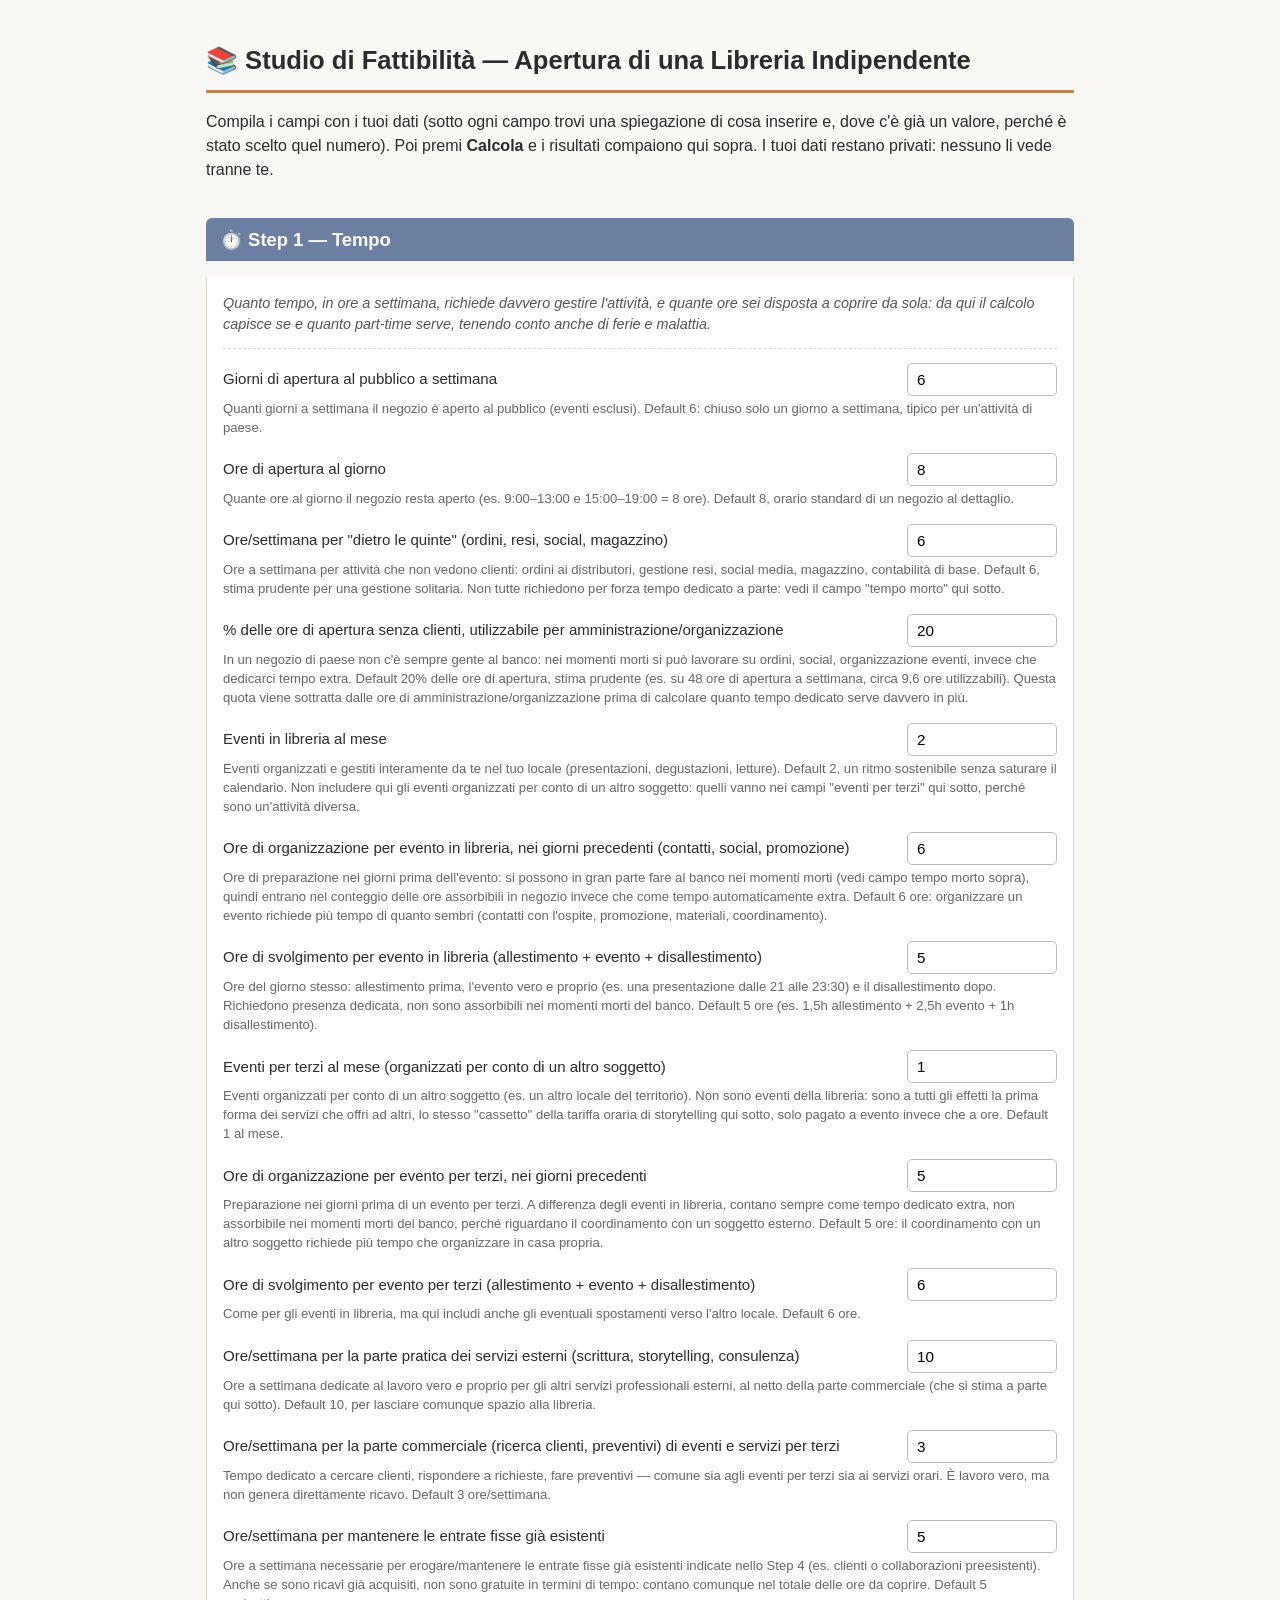
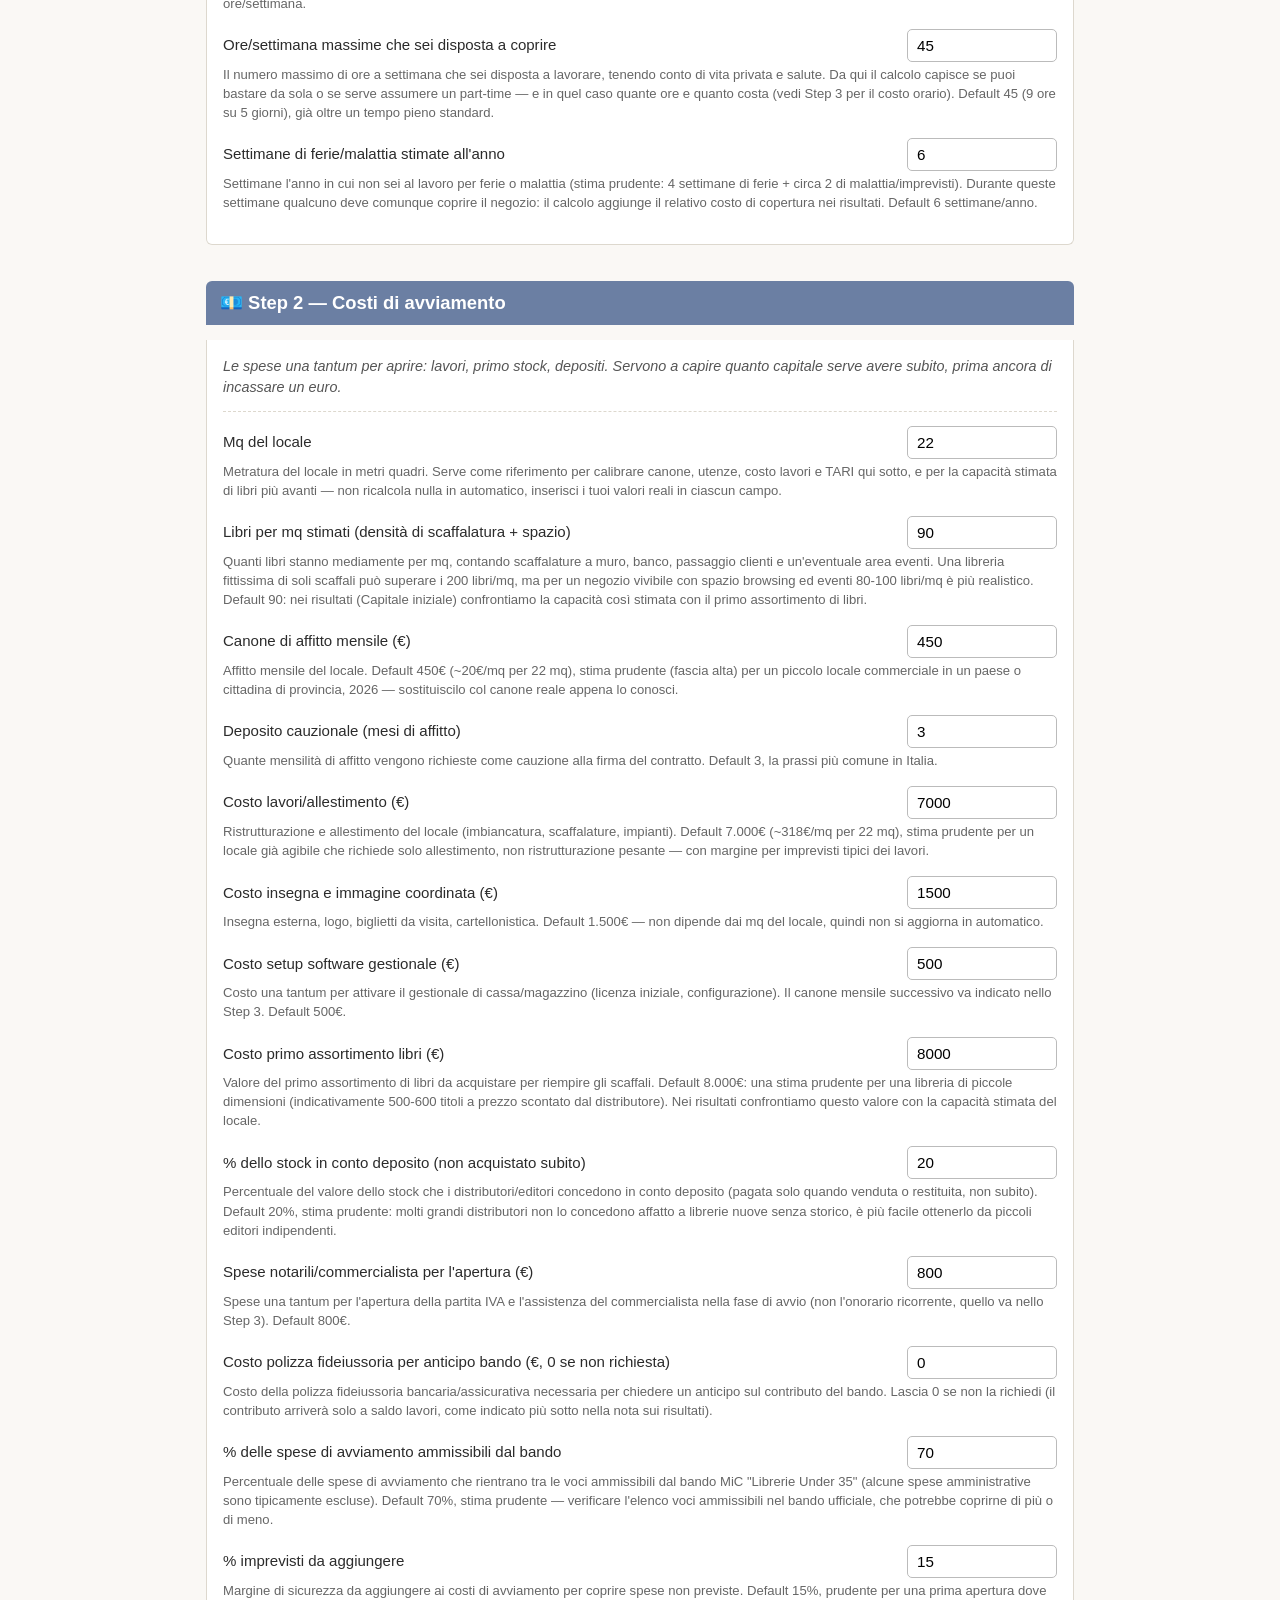
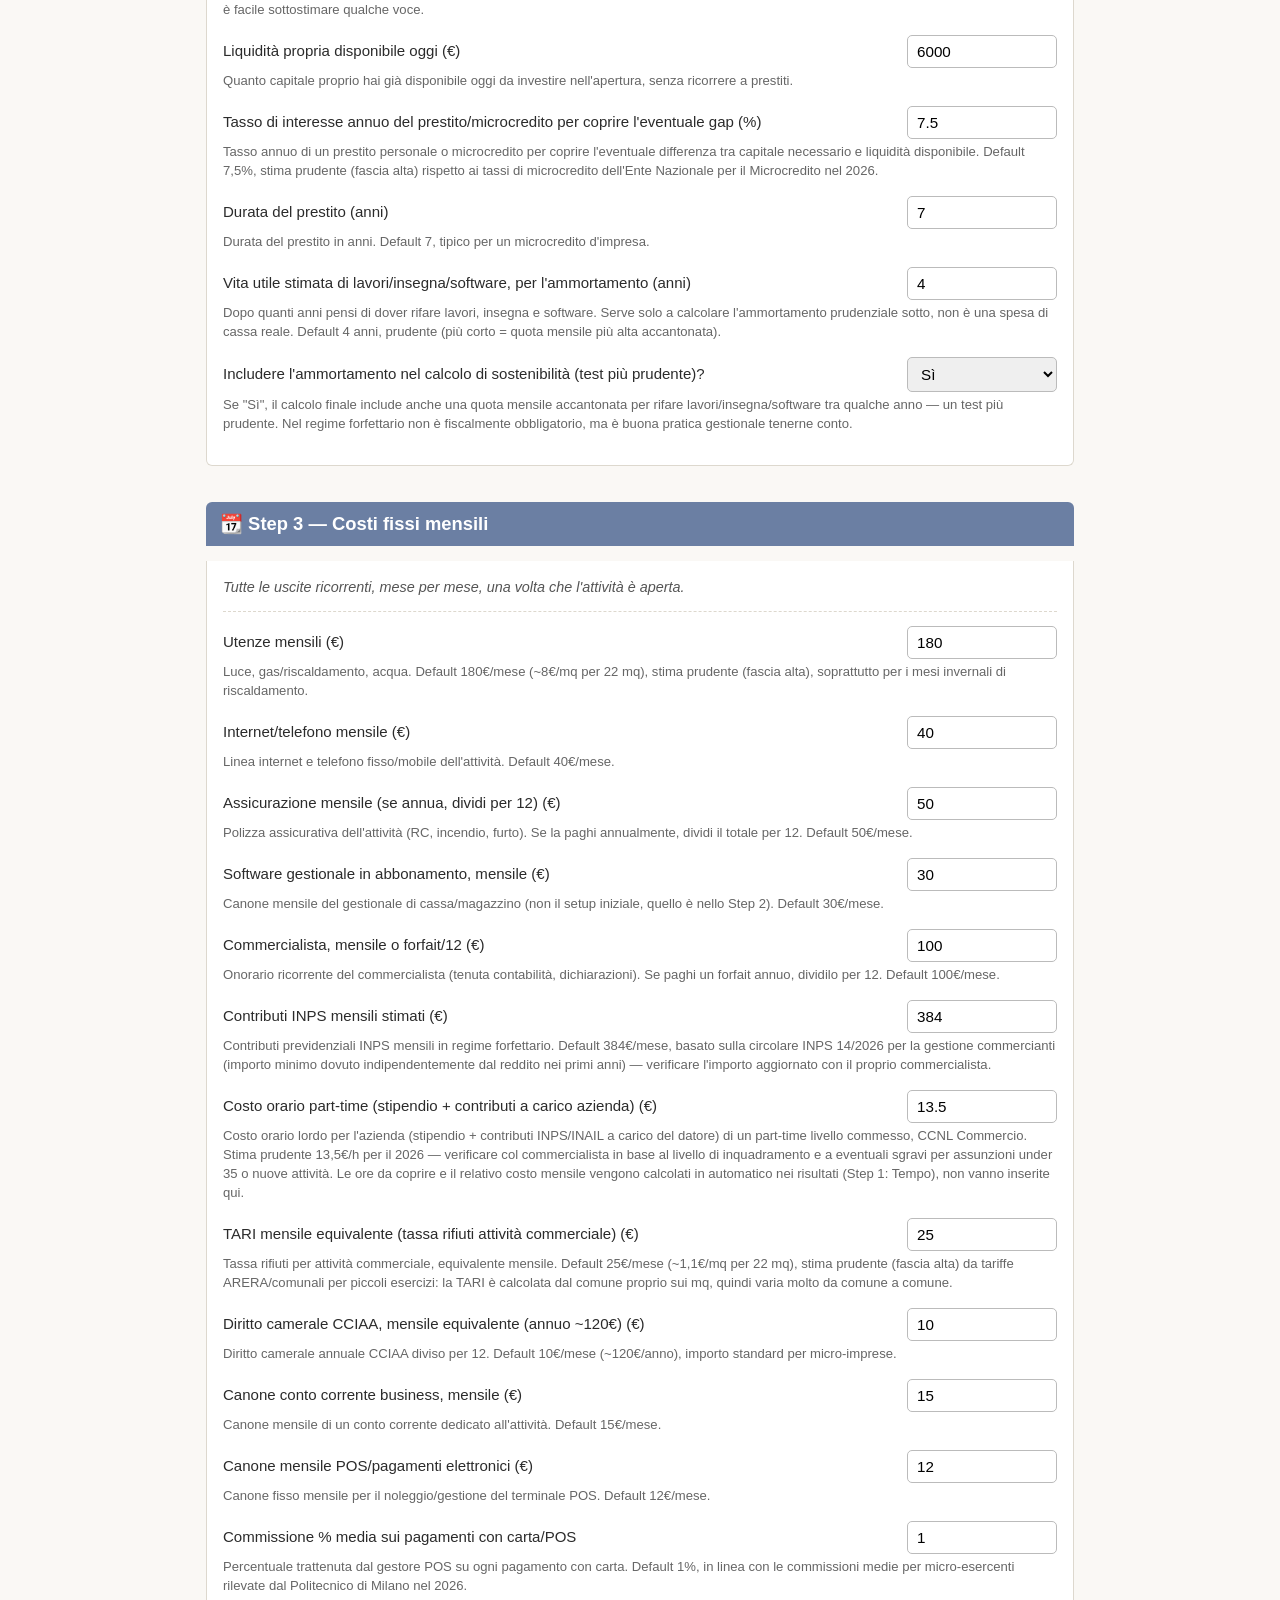
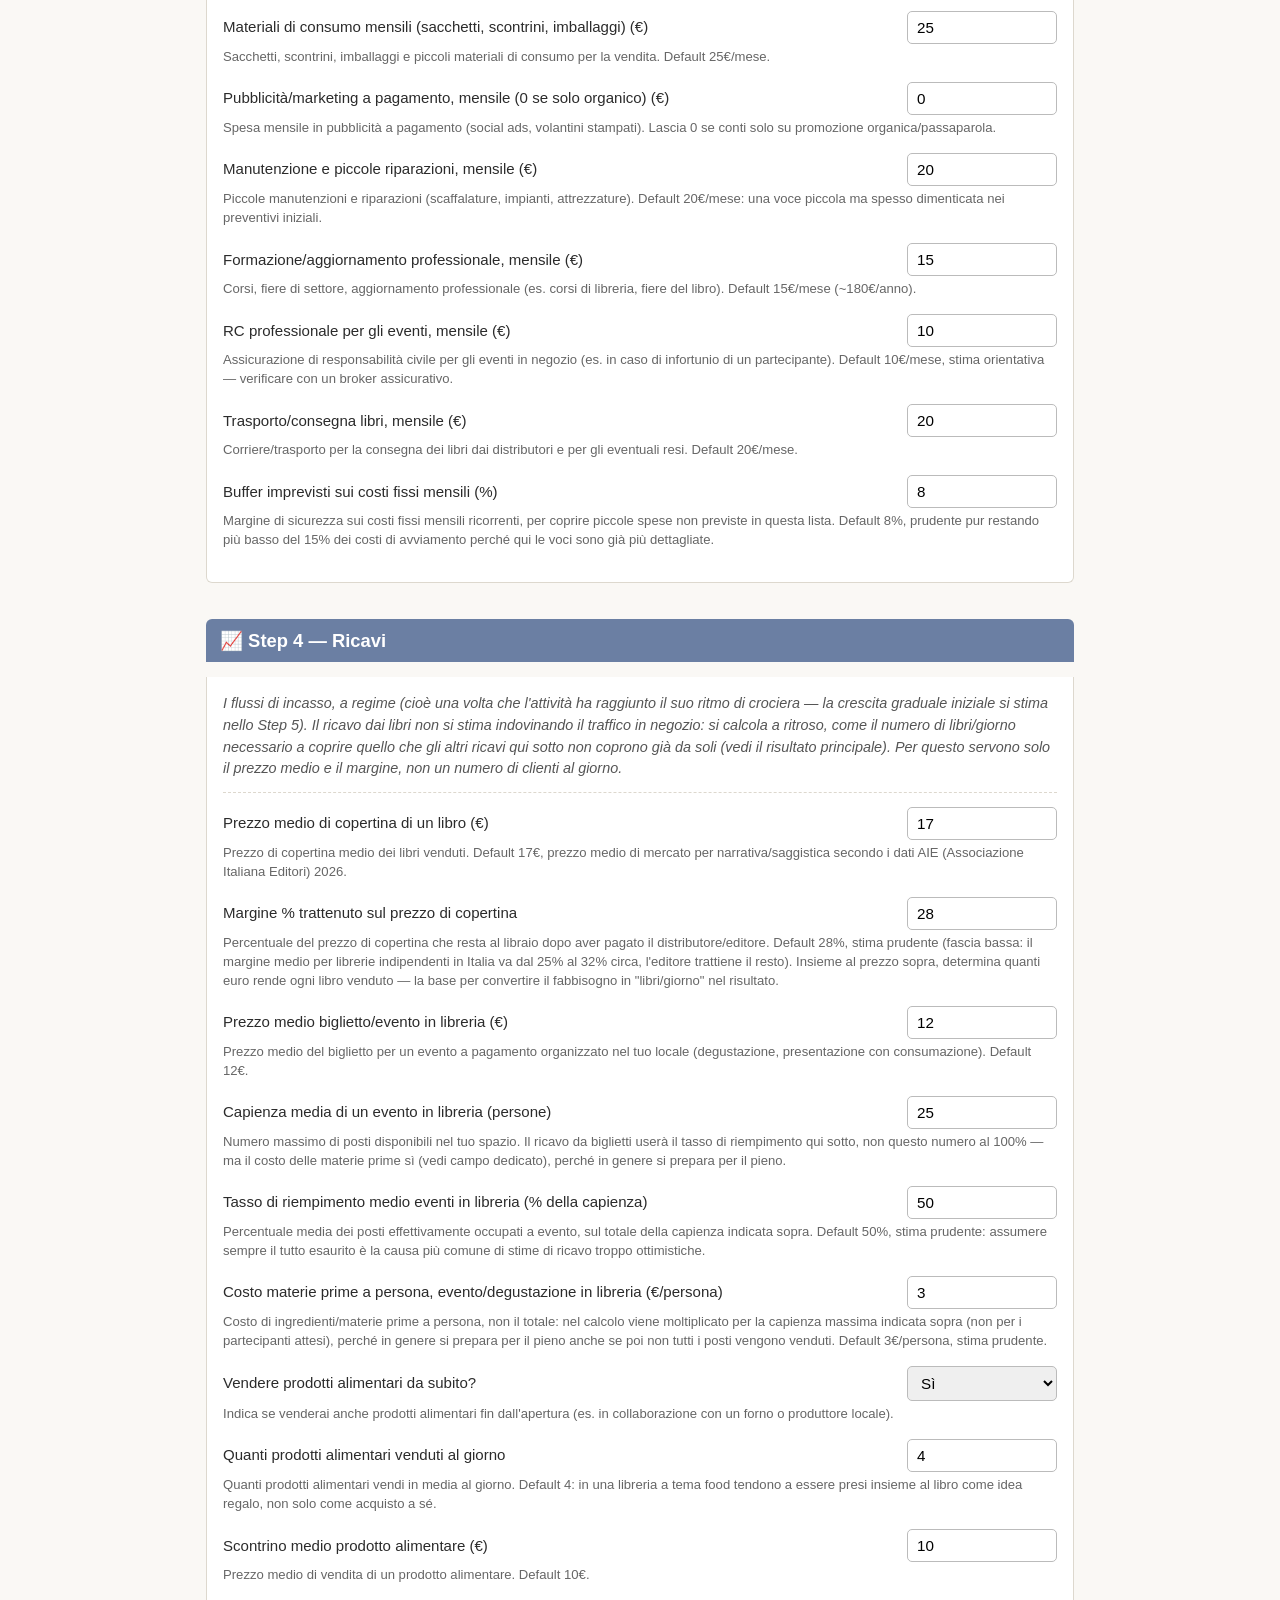
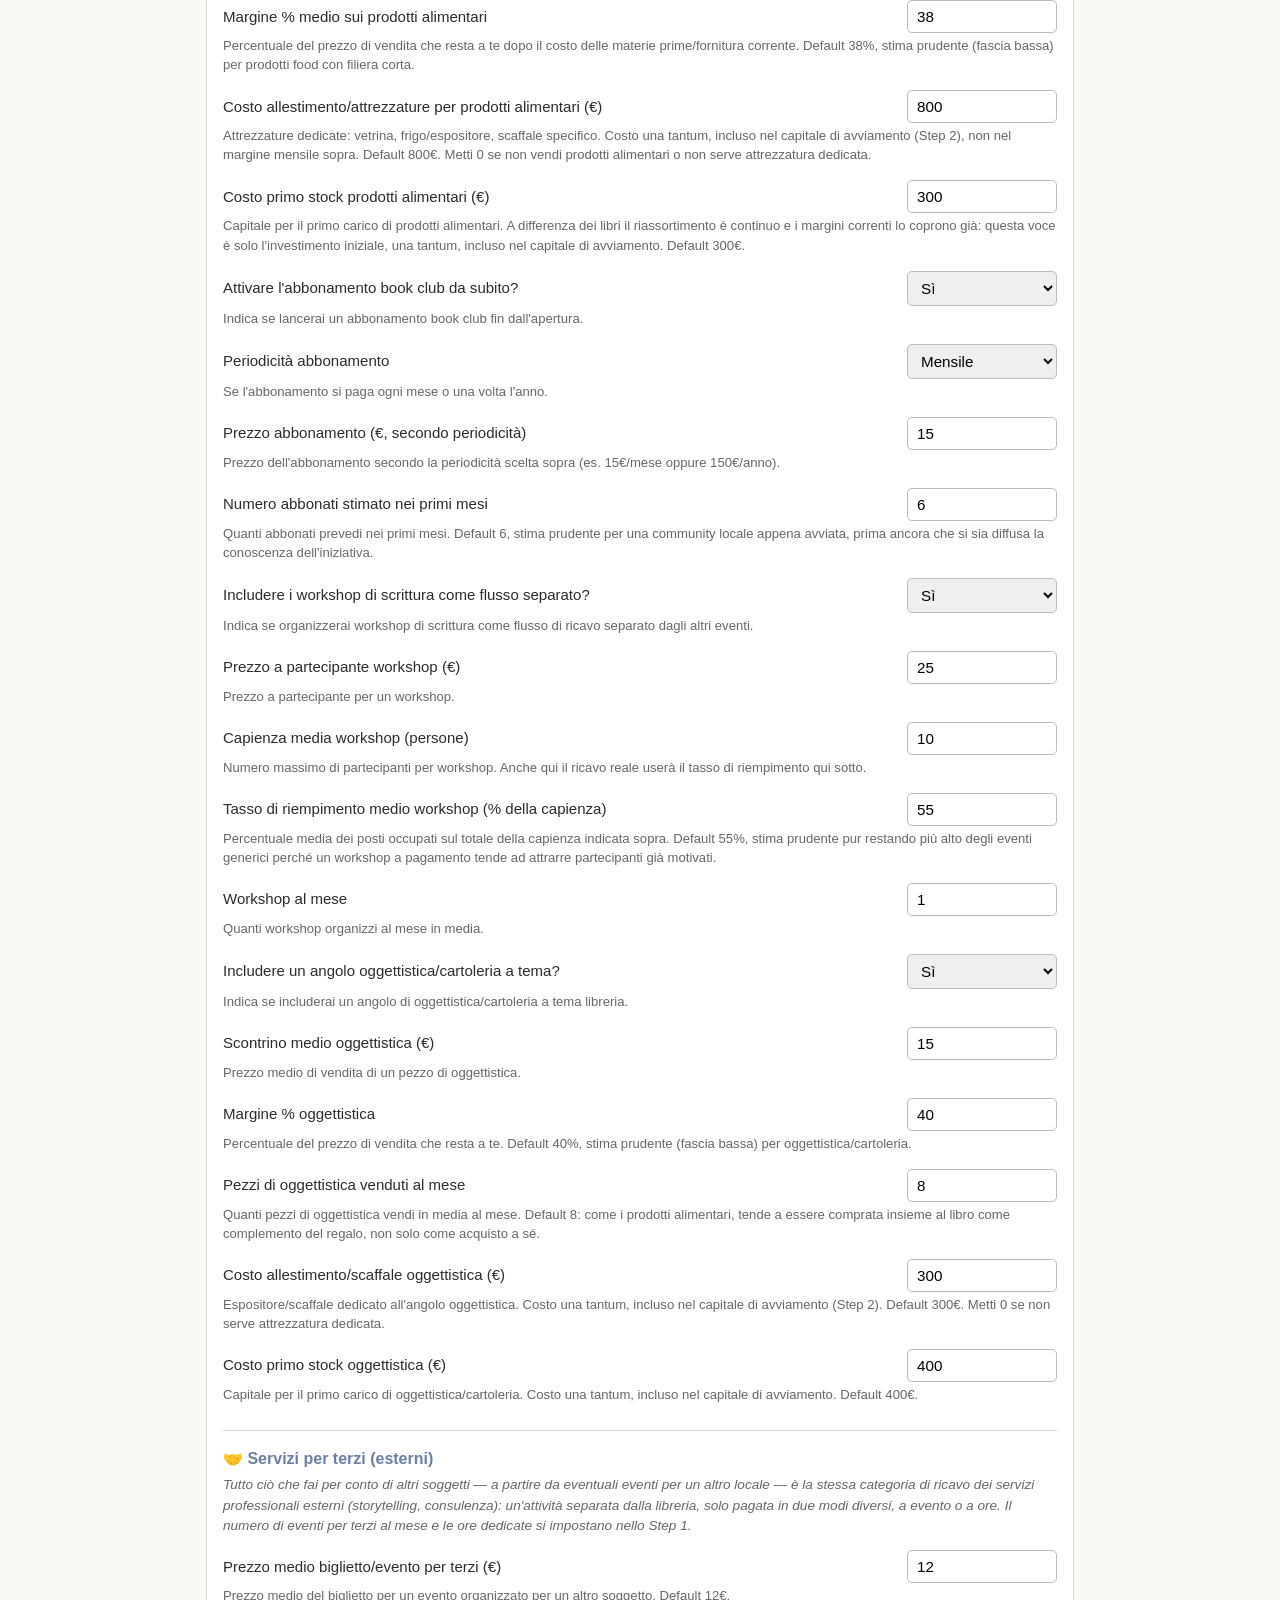
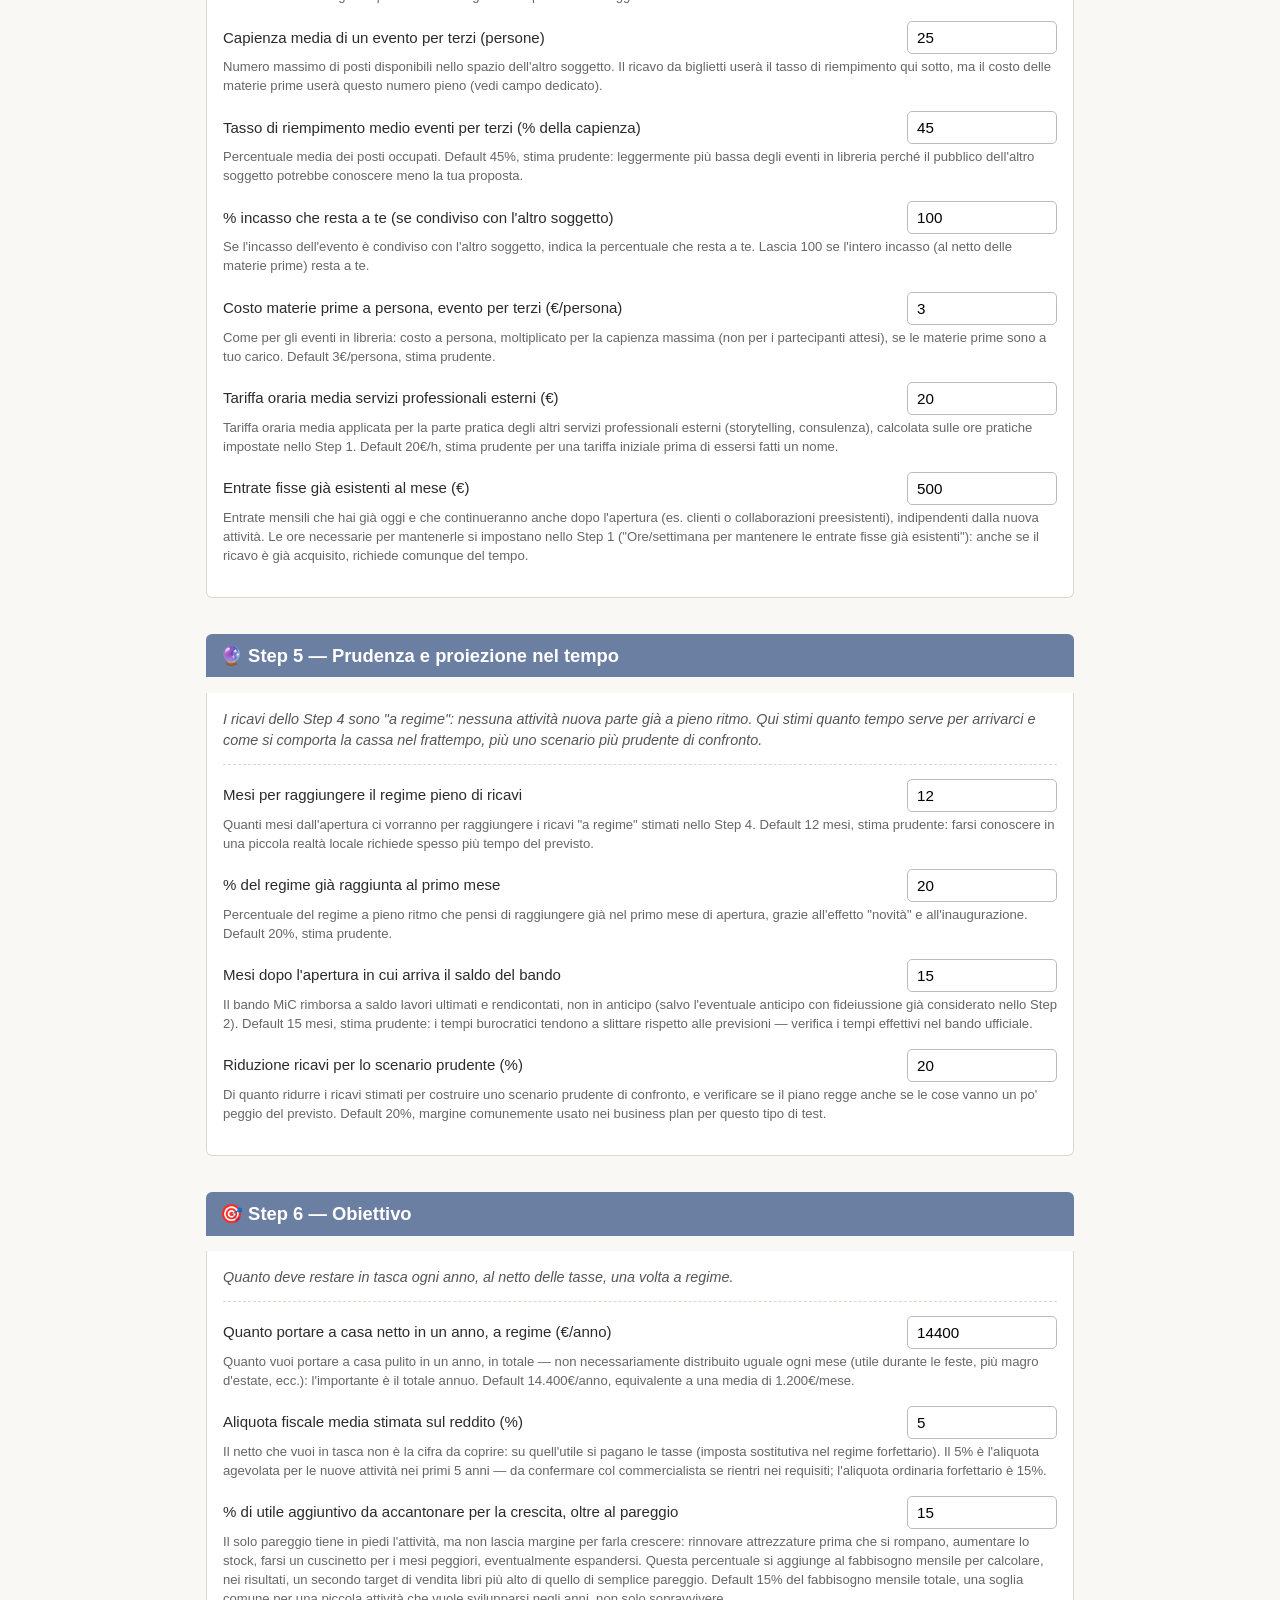
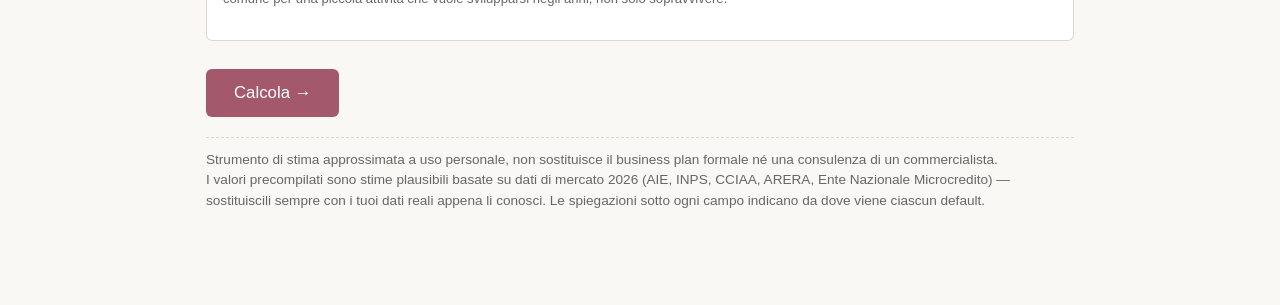
==== studio/sff.html @ e0024f60 "up 4" ====
<!DOCTYPE html>
<html lang="it">
<head>
<meta charset="UTF-8">
<meta name="viewport" content="width=device-width, initial-scale=1.0">
<title>Studio di Fattibilità — Apertura di una Libreria Indipendente</title>
<style>
  :root{
    --verde:#7A9E7E; --arancio:#C08552; --blu:#6B7FA3; --rosso:#A3596B;
    --bg:#FAF8F5; --testo:#2B2B2B; --bordo:#DDD8CE;
  }
  *{box-sizing:border-box;}
  body{
    font-family:'Georgia', 'Segoe UI', sans-serif;
    background:var(--bg); color:var(--testo);
    max-width:900px; margin:0 auto; padding:24px 16px 80px;
    line-height:1.5;
  }
  h1{font-size:1.6rem; border-bottom:3px solid var(--arancio); padding-bottom:10px;}
  h2{
    font-size:1.15rem; margin-top:36px; color:#fff;
    background:var(--blu); padding:8px 14px; border-radius:6px 6px 0 0;
  }
  fieldset{
    border:1px solid var(--bordo); border-top:none; border-radius:0 0 6px 6px;
    padding:16px; margin:0 0 4px 0; background:#fff;
  }
  legend{display:none;}
  .step-intro{
    font-size:0.9rem; color:#555; margin:0 0 14px; padding-bottom:12px;
    border-bottom:1px dashed var(--bordo); font-style:italic;
  }
  .gruppo-titolo{
    font-weight:bold; margin:26px 0 4px; color:var(--blu);
    border-top:1px solid var(--bordo); padding-top:16px; font-size:1rem;
  }
  .gruppo-titolo:first-child{border-top:none; margin-top:0; padding-top:0;}
  .gruppo-help{font-size:0.85rem; color:#666; margin:0 0 14px; font-style:italic;}
  .campo{margin-bottom:16px;}
  .campo-riga{display:flex; flex-wrap:wrap; align-items:center; gap:10px;}
  label{flex:1 1 380px; font-size:0.94rem;}
  .help{flex-basis:100%; font-size:0.82rem; color:#666; margin-top:3px; line-height:1.45;}
  input[type=number], select{
    padding:7px 9px; border:1px solid #BBB; border-radius:5px; font-size:0.95rem;
    width:150px;
  }
  .btn{
    background:var(--rosso); color:#fff; border:none; padding:14px 28px;
    font-size:1.05rem; border-radius:6px; cursor:pointer; margin-top:24px;
  }
  .btn:hover{opacity:0.9;}
  #risultati{
    background:#fff; border:2px solid var(--verde); border-radius:8px;
    padding:20px 22px; margin-bottom:30px; display:none;
  }
  #risultati.negativo{border-color:var(--rosso);}
  .verdetto{
    font-size:1.3rem; font-weight:bold; padding:12px; border-radius:6px; margin-bottom:16px;
  }
  .verdetto.ok{background:#E5F0E6; color:#3A5C3D;}
  .verdetto.no{background:#F3E3E7; color:#7A3040;}
  table{width:100%; border-collapse:collapse; margin:10px 0 20px;}
  td, th{padding:6px 8px; border-bottom:1px solid var(--bordo); font-size:0.93rem; text-align:left;}
  th{background:#F2EEE6;}
  .num{text-align:right; font-variant-numeric:tabular-nums; white-space:nowrap;}
  /* Sotto i 640px le tabelle diventano schede verticali: niente scorrimento orizzontale.
     Ogni cella mostra come etichetta l'intestazione di colonna corrispondente (data-label,
     assegnato via JS in base alla posizione — vedi applyResponsiveLabels). */
  @media (max-width: 640px){
    table{display:block;}
    table tr:first-child{display:none;}
    table tr{
      display:block; margin-bottom:10px; border:1px solid var(--bordo);
      border-radius:6px; padding:2px 10px; background:#fff;
    }
    table tr.sezione-titolo{background:#F2EEE6;}
    table td{
      display:flex; justify-content:space-between; align-items:baseline; gap:14px;
      border-bottom:1px dashed var(--bordo); padding:7px 0; text-align:left;
      white-space:normal;
    }
    table td:last-child{border-bottom:none;}
    table td::before{
      content:attr(data-label); font-weight:600; color:#666; font-size:0.78rem;
      flex:0 0 auto; padding-right:8px;
    }
    table td:not([data-label])::before{content:none;}
  }
  .nota{font-size:0.85rem; color:#666; margin-top:20px; border-top:1px dashed var(--bordo); padding-top:12px;}
  .sezione-titolo{font-weight:bold; background:#F2EEE6;}
  h3.sub{background:none;color:inherit;padding:0;margin-top:28px;font-size:1.05rem;border-top:1px solid var(--bordo);padding-top:18px;}
  h3.sub:first-of-type{border-top:none;margin-top:0;padding-top:0;}
  .cassa-ok{color:#3A5C3D; font-weight:600;}
  .cassa-no{color:#7A3040; font-weight:600;}
  .riga-sub{color:#666;font-size:0.9rem;}
</style>
</head>
<body>

<h1>📚 Studio di Fattibilità — Apertura di una Libreria Indipendente</h1>
<p>Compila i campi con i tuoi dati (sotto ogni campo trovi una spiegazione di cosa inserire e, dove c'è già un valore, perché è stato scelto quel numero). Poi premi <strong>Calcola</strong> e i risultati compaiono qui sopra. I tuoi dati restano privati: nessuno li vede tranne te.</p>

<div id="risultati"></div>

<form id="formFattibilita">

<h2>⏱️ Step 1 — Tempo</h2>
<fieldset>
  <p class="step-intro">Quanto tempo, in ore a settimana, richiede davvero gestire l'attività, e quante ore sei disposta a coprire da sola: da qui il calcolo capisce se e quanto part-time serve, tenendo conto anche di ferie e malattia.</p>

  <div class="campo">
    <div class="campo-riga"><label>Giorni di apertura al pubblico a settimana</label><input type="number" step="0.5" id="giorni_apertura" value="6"></div>
    <div class="help">Quanti giorni a settimana il negozio è aperto al pubblico (eventi esclusi). Default 6: chiuso solo un giorno a settimana, tipico per un'attività di paese.</div>
  </div>
  <div class="campo">
    <div class="campo-riga"><label>Ore di apertura al giorno</label><input type="number" step="0.5" id="ore_apertura_giorno" value="8"></div>
    <div class="help">Quante ore al giorno il negozio resta aperto (es. 9:00–13:00 e 15:00–19:00 = 8 ore). Default 8, orario standard di un negozio al dettaglio.</div>
  </div>
  <div class="campo">
    <div class="campo-riga"><label>Ore/settimana per "dietro le quinte" (ordini, resi, social, magazzino)</label><input type="number" step="0.5" id="ore_retrobottega" value="6"></div>
    <div class="help">Ore a settimana per attività che non vedono clienti: ordini ai distributori, gestione resi, social media, magazzino, contabilità di base. Default 6, stima prudente per una gestione solitaria. Non tutte richiedono per forza tempo dedicato a parte: vedi il campo "tempo morto" qui sotto.</div>
  </div>
  <div class="campo">
    <div class="campo-riga"><label>% delle ore di apertura senza clienti, utilizzabile per amministrazione/organizzazione</label><input type="number" id="perc_tempo_morto_utilizzabile" value="20"></div>
    <div class="help">In un negozio di paese non c'è sempre gente al banco: nei momenti morti si può lavorare su ordini, social, organizzazione eventi, invece che dedicarci tempo extra. Default 20% delle ore di apertura, stima prudente (es. su 48 ore di apertura a settimana, circa 9,6 ore utilizzabili). Questa quota viene sottratta dalle ore di amministrazione/organizzazione prima di calcolare quanto tempo dedicato serve davvero in più.</div>
  </div>
  <div class="campo">
    <div class="campo-riga"><label>Eventi in libreria al mese</label><input type="number" step="0.5" id="eventi_libreria_mese" value="2"></div>
    <div class="help">Eventi organizzati e gestiti interamente da te nel tuo locale (presentazioni, degustazioni, letture). Default 2, un ritmo sostenibile senza saturare il calendario. Non includere qui gli eventi organizzati per conto di un altro soggetto: quelli vanno nei campi "eventi per terzi" qui sotto, perché sono un'attività diversa.</div>
  </div>
  <div class="campo">
    <div class="campo-riga"><label>Ore di organizzazione per evento in libreria, nei giorni precedenti (contatti, social, promozione)</label><input type="number" step="0.5" id="ore_organizzazione_evento_libreria" value="6"></div>
    <div class="help">Ore di preparazione nei giorni prima dell'evento: si possono in gran parte fare al banco nei momenti morti (vedi campo tempo morto sopra), quindi entrano nel conteggio delle ore assorbibili in negozio invece che come tempo automaticamente extra. Default 6 ore: organizzare un evento richiede più tempo di quanto sembri (contatti con l'ospite, promozione, materiali, coordinamento).</div>
  </div>
  <div class="campo">
    <div class="campo-riga"><label>Ore di svolgimento per evento in libreria (allestimento + evento + disallestimento)</label><input type="number" step="0.5" id="ore_svolgimento_evento_libreria" value="5"></div>
    <div class="help">Ore del giorno stesso: allestimento prima, l'evento vero e proprio (es. una presentazione dalle 21 alle 23:30) e il disallestimento dopo. Richiedono presenza dedicata, non sono assorbibili nei momenti morti del banco. Default 5 ore (es. 1,5h allestimento + 2,5h evento + 1h disallestimento).</div>
  </div>
  <div class="campo">
    <div class="campo-riga"><label>Eventi per terzi al mese (organizzati per conto di un altro soggetto)</label><input type="number" step="0.5" id="eventi_terzi_mese" value="1"></div>
    <div class="help">Eventi organizzati per conto di un altro soggetto (es. un altro locale del territorio). Non sono eventi della libreria: sono a tutti gli effetti la prima forma dei servizi che offri ad altri, lo stesso "cassetto" della tariffa oraria di storytelling qui sotto, solo pagato a evento invece che a ore. Default 1 al mese.</div>
  </div>
  <div class="campo">
    <div class="campo-riga"><label>Ore di organizzazione per evento per terzi, nei giorni precedenti</label><input type="number" step="0.5" id="ore_organizzazione_evento_terzi" value="5"></div>
    <div class="help">Preparazione nei giorni prima di un evento per terzi. A differenza degli eventi in libreria, contano sempre come tempo dedicato extra, non assorbibile nei momenti morti del banco, perché riguardano il coordinamento con un soggetto esterno. Default 5 ore: il coordinamento con un altro soggetto richiede più tempo che organizzare in casa propria.</div>
  </div>
  <div class="campo">
    <div class="campo-riga"><label>Ore di svolgimento per evento per terzi (allestimento + evento + disallestimento)</label><input type="number" step="0.5" id="ore_svolgimento_evento_terzi" value="6"></div>
    <div class="help">Come per gli eventi in libreria, ma qui includi anche gli eventuali spostamenti verso l'altro locale. Default 6 ore.</div>
  </div>
  <div class="campo">
    <div class="campo-riga"><label>Ore/settimana per la parte pratica dei servizi esterni (scrittura, storytelling, consulenza)</label><input type="number" step="0.5" id="ore_servizi_esterni" value="10"></div>
    <div class="help">Ore a settimana dedicate al lavoro vero e proprio per gli altri servizi professionali esterni, al netto della parte commerciale (che si stima a parte qui sotto). Default 10, per lasciare comunque spazio alla libreria.</div>
  </div>
  <div class="campo">
    <div class="campo-riga"><label>Ore/settimana per la parte commerciale (ricerca clienti, preventivi) di eventi e servizi per terzi</label><input type="number" step="0.5" id="ore_commerciale_terzi" value="3"></div>
    <div class="help">Tempo dedicato a cercare clienti, rispondere a richieste, fare preventivi — comune sia agli eventi per terzi sia ai servizi orari. È lavoro vero, ma non genera direttamente ricavo. Default 3 ore/settimana.</div>
  </div>
  <div class="campo">
    <div class="campo-riga"><label>Ore/settimana per mantenere le entrate fisse già esistenti</label><input type="number" step="0.5" id="ore_entrate_fisse_sett" value="5"></div>
    <div class="help">Ore a settimana necessarie per erogare/mantenere le entrate fisse già esistenti indicate nello Step 4 (es. clienti o collaborazioni preesistenti). Anche se sono ricavi già acquisiti, non sono gratuite in termini di tempo: contano comunque nel totale delle ore da coprire. Default 5 ore/settimana.</div>
  </div>
  <div class="campo">
    <div class="campo-riga"><label>Ore/settimana massime che sei disposta a coprire</label><input type="number" step="0.5" id="ore_max_titolare_sett" value="45"></div>
    <div class="help">Il numero massimo di ore a settimana che sei disposta a lavorare, tenendo conto di vita privata e salute. Da qui il calcolo capisce se puoi bastare da sola o se serve assumere un part-time — e in quel caso quante ore e quanto costa (vedi Step 3 per il costo orario). Default 45 (9 ore su 5 giorni), già oltre un tempo pieno standard.</div>
  </div>
  <div class="campo">
    <div class="campo-riga"><label>Settimane di ferie/malattia stimate all'anno</label><input type="number" step="0.5" id="settimane_assenza_annue" value="6"></div>
    <div class="help">Settimane l'anno in cui non sei al lavoro per ferie o malattia (stima prudente: 4 settimane di ferie + circa 2 di malattia/imprevisti). Durante queste settimane qualcuno deve comunque coprire il negozio: il calcolo aggiunge il relativo costo di copertura nei risultati. Default 6 settimane/anno.</div>
  </div>
</fieldset>

<h2>💶 Step 2 — Costi di avviamento</h2>
<fieldset>
  <p class="step-intro">Le spese una tantum per aprire: lavori, primo stock, depositi. Servono a capire quanto capitale serve avere subito, prima ancora di incassare un euro.</p>

  <div class="campo">
    <div class="campo-riga"><label>Mq del locale</label><input type="number" id="mq_locale" value="22"></div>
    <div class="help">Metratura del locale in metri quadri. Serve come riferimento per calibrare canone, utenze, costo lavori e TARI qui sotto, e per la capacità stimata di libri più avanti — non ricalcola nulla in automatico, inserisci i tuoi valori reali in ciascun campo.</div>
  </div>
  <div class="campo">
    <div class="campo-riga"><label>Libri per mq stimati (densità di scaffalatura + spazio)</label><input type="number" id="libri_per_mq" value="90"></div>
    <div class="help">Quanti libri stanno mediamente per mq, contando scaffalature a muro, banco, passaggio clienti e un'eventuale area eventi. Una libreria fittissima di soli scaffali può superare i 200 libri/mq, ma per un negozio vivibile con spazio browsing ed eventi 80-100 libri/mq è più realistico. Default 90: nei risultati (Capitale iniziale) confrontiamo la capacità così stimata con il primo assortimento di libri.</div>
  </div>
  <div class="campo">
    <div class="campo-riga"><label>Canone di affitto mensile (€)</label><input type="number" id="canone_mensile" value="450"></div>
    <div class="help">Affitto mensile del locale. Default 450€ (~20€/mq per 22 mq), stima prudente (fascia alta) per un piccolo locale commerciale in un paese o cittadina di provincia, 2026 — sostituiscilo col canone reale appena lo conosci.</div>
  </div>
  <div class="campo">
    <div class="campo-riga"><label>Deposito cauzionale (mesi di affitto)</label><input type="number" id="deposito_mesi" value="3"></div>
    <div class="help">Quante mensilità di affitto vengono richieste come cauzione alla firma del contratto. Default 3, la prassi più comune in Italia.</div>
  </div>
  <div class="campo">
    <div class="campo-riga"><label>Costo lavori/allestimento (€)</label><input type="number" id="costo_lavori" value="7000"></div>
    <div class="help">Ristrutturazione e allestimento del locale (imbiancatura, scaffalature, impianti). Default 7.000€ (~318€/mq per 22 mq), stima prudente per un locale già agibile che richiede solo allestimento, non ristrutturazione pesante — con margine per imprevisti tipici dei lavori.</div>
  </div>
  <div class="campo">
    <div class="campo-riga"><label>Costo insegna e immagine coordinata (€)</label><input type="number" id="costo_insegna" value="1500"></div>
    <div class="help">Insegna esterna, logo, biglietti da visita, cartellonistica. Default 1.500€ — non dipende dai mq del locale, quindi non si aggiorna in automatico.</div>
  </div>
  <div class="campo">
    <div class="campo-riga"><label>Costo setup software gestionale (€)</label><input type="number" id="costo_software_setup" value="500"></div>
    <div class="help">Costo una tantum per attivare il gestionale di cassa/magazzino (licenza iniziale, configurazione). Il canone mensile successivo va indicato nello Step 3. Default 500€.</div>
  </div>
  <div class="campo">
    <div class="campo-riga"><label>Costo primo assortimento libri (€)</label><input type="number" id="costo_stock_iniziale" value="8000"></div>
    <div class="help">Valore del primo assortimento di libri da acquistare per riempire gli scaffali. Default 8.000€: una stima prudente per una libreria di piccole dimensioni (indicativamente 500-600 titoli a prezzo scontato dal distributore). Nei risultati confrontiamo questo valore con la capacità stimata del locale.</div>
  </div>
  <div class="campo">
    <div class="campo-riga"><label>% dello stock in conto deposito (non acquistato subito)</label><input type="number" id="perc_conto_deposito" value="20"></div>
    <div class="help">Percentuale del valore dello stock che i distributori/editori concedono in conto deposito (pagata solo quando venduta o restituita, non subito). Default 20%, stima prudente: molti grandi distributori non lo concedono affatto a librerie nuove senza storico, è più facile ottenerlo da piccoli editori indipendenti.</div>
  </div>
  <div class="campo">
    <div class="campo-riga"><label>Spese notarili/commercialista per l'apertura (€)</label><input type="number" id="costo_notaio_comm" value="800"></div>
    <div class="help">Spese una tantum per l'apertura della partita IVA e l'assistenza del commercialista nella fase di avvio (non l'onorario ricorrente, quello va nello Step 3). Default 800€.</div>
  </div>
  <div class="campo">
    <div class="campo-riga"><label>Costo polizza fideiussoria per anticipo bando (€, 0 se non richiesta)</label><input type="number" id="costo_polizza" value="0"></div>
    <div class="help">Costo della polizza fideiussoria bancaria/assicurativa necessaria per chiedere un anticipo sul contributo del bando. Lascia 0 se non la richiedi (il contributo arriverà solo a saldo lavori, come indicato più sotto nella nota sui risultati).</div>
  </div>
  <div class="campo">
    <div class="campo-riga"><label>% delle spese di avviamento ammissibili dal bando</label><input type="number" id="perc_ammissibile_bando" value="70"></div>
    <div class="help">Percentuale delle spese di avviamento che rientrano tra le voci ammissibili dal bando MiC "Librerie Under 35" (alcune spese amministrative sono tipicamente escluse). Default 70%, stima prudente — verificare l'elenco voci ammissibili nel bando ufficiale, che potrebbe coprirne di più o di meno.</div>
  </div>
  <div class="campo">
    <div class="campo-riga"><label>% imprevisti da aggiungere</label><input type="number" id="perc_imprevisti" value="15"></div>
    <div class="help">Margine di sicurezza da aggiungere ai costi di avviamento per coprire spese non previste. Default 15%, prudente per una prima apertura dove è facile sottostimare qualche voce.</div>
  </div>
  <div class="campo">
    <div class="campo-riga"><label>Liquidità propria disponibile oggi (€)</label><input type="number" id="liquidita_disponibile" value="6000"></div>
    <div class="help">Quanto capitale proprio hai già disponibile oggi da investire nell'apertura, senza ricorrere a prestiti.</div>
  </div>
  <div class="campo">
    <div class="campo-riga"><label>Tasso di interesse annuo del prestito/microcredito per coprire l'eventuale gap (%)</label><input type="number" step="0.1" id="tasso_prestito" value="7.5"></div>
    <div class="help">Tasso annuo di un prestito personale o microcredito per coprire l'eventuale differenza tra capitale necessario e liquidità disponibile. Default 7,5%, stima prudente (fascia alta) rispetto ai tassi di microcredito dell'Ente Nazionale per il Microcredito nel 2026.</div>
  </div>
  <div class="campo">
    <div class="campo-riga"><label>Durata del prestito (anni)</label><input type="number" id="durata_prestito" value="7"></div>
    <div class="help">Durata del prestito in anni. Default 7, tipico per un microcredito d'impresa.</div>
  </div>
  <div class="campo">
    <div class="campo-riga"><label>Vita utile stimata di lavori/insegna/software, per l'ammortamento (anni)</label><input type="number" id="vita_utile_anni" value="4"></div>
    <div class="help">Dopo quanti anni pensi di dover rifare lavori, insegna e software. Serve solo a calcolare l'ammortamento prudenziale sotto, non è una spesa di cassa reale. Default 4 anni, prudente (più corto = quota mensile più alta accantonata).</div>
  </div>
  <div class="campo">
    <div class="campo-riga"><label>Includere l'ammortamento nel calcolo di sostenibilità (test più prudente)?</label>
      <select id="includi_ammortamento"><option value="si" selected>Sì</option><option value="no">No</option></select>
    </div>
    <div class="help">Se "Sì", il calcolo finale include anche una quota mensile accantonata per rifare lavori/insegna/software tra qualche anno — un test più prudente. Nel regime forfettario non è fiscalmente obbligatorio, ma è buona pratica gestionale tenerne conto.</div>
  </div>
</fieldset>

<h2>📆 Step 3 — Costi fissi mensili</h2>
<fieldset>
  <p class="step-intro">Tutte le uscite ricorrenti, mese per mese, una volta che l'attività è aperta.</p>

  <div class="campo">
    <div class="campo-riga"><label>Utenze mensili (€)</label><input type="number" id="utenze_mensili" value="180"></div>
    <div class="help">Luce, gas/riscaldamento, acqua. Default 180€/mese (~8€/mq per 22 mq), stima prudente (fascia alta), soprattutto per i mesi invernali di riscaldamento.</div>
  </div>
  <div class="campo">
    <div class="campo-riga"><label>Internet/telefono mensile (€)</label><input type="number" id="telefono_mensile" value="40"></div>
    <div class="help">Linea internet e telefono fisso/mobile dell'attività. Default 40€/mese.</div>
  </div>
  <div class="campo">
    <div class="campo-riga"><label>Assicurazione mensile (se annua, dividi per 12) (€)</label><input type="number" id="assicurazione_mensile" value="50"></div>
    <div class="help">Polizza assicurativa dell'attività (RC, incendio, furto). Se la paghi annualmente, dividi il totale per 12. Default 50€/mese.</div>
  </div>
  <div class="campo">
    <div class="campo-riga"><label>Software gestionale in abbonamento, mensile (€)</label><input type="number" id="software_abbon" value="30"></div>
    <div class="help">Canone mensile del gestionale di cassa/magazzino (non il setup iniziale, quello è nello Step 2). Default 30€/mese.</div>
  </div>
  <div class="campo">
    <div class="campo-riga"><label>Commercialista, mensile o forfait/12 (€)</label><input type="number" id="commercialista_mens" value="100"></div>
    <div class="help">Onorario ricorrente del commercialista (tenuta contabilità, dichiarazioni). Se paghi un forfait annuo, dividilo per 12. Default 100€/mese.</div>
  </div>
  <div class="campo">
    <div class="campo-riga"><label>Contributi INPS mensili stimati (€)</label><input type="number" id="contributi_inps" value="384"></div>
    <div class="help">Contributi previdenziali INPS mensili in regime forfettario. Default 384€/mese, basato sulla circolare INPS 14/2026 per la gestione commercianti (importo minimo dovuto indipendentemente dal reddito nei primi anni) — verificare l'importo aggiornato con il proprio commercialista.</div>
  </div>
  <div class="campo">
    <div class="campo-riga"><label>Costo orario part-time (stipendio + contributi a carico azienda) (€)</label><input type="number" step="0.5" id="costo_orario_parttime" value="13.5"></div>
    <div class="help">Costo orario lordo per l'azienda (stipendio + contributi INPS/INAIL a carico del datore) di un part-time livello commesso, CCNL Commercio. Stima prudente 13,5€/h per il 2026 — verificare col commercialista in base al livello di inquadramento e a eventuali sgravi per assunzioni under 35 o nuove attività. Le ore da coprire e il relativo costo mensile vengono calcolati in automatico nei risultati (Step 1: Tempo), non vanno inserite qui.</div>
  </div>
  <div class="campo">
    <div class="campo-riga"><label>TARI mensile equivalente (tassa rifiuti attività commerciale) (€)</label><input type="number" id="tari_mensile" value="25"></div>
    <div class="help">Tassa rifiuti per attività commerciale, equivalente mensile. Default 25€/mese (~1,1€/mq per 22 mq), stima prudente (fascia alta) da tariffe ARERA/comunali per piccoli esercizi: la TARI è calcolata dal comune proprio sui mq, quindi varia molto da comune a comune.</div>
  </div>
  <div class="campo">
    <div class="campo-riga"><label>Diritto camerale CCIAA, mensile equivalente (annuo ~120€) (€)</label><input type="number" id="diritto_camerale_mensile" value="10"></div>
    <div class="help">Diritto camerale annuale CCIAA diviso per 12. Default 10€/mese (~120€/anno), importo standard per micro-imprese.</div>
  </div>
  <div class="campo">
    <div class="campo-riga"><label>Canone conto corrente business, mensile (€)</label><input type="number" id="canone_conto_mensile" value="15"></div>
    <div class="help">Canone mensile di un conto corrente dedicato all'attività. Default 15€/mese.</div>
  </div>
  <div class="campo">
    <div class="campo-riga"><label>Canone mensile POS/pagamenti elettronici (€)</label><input type="number" id="canone_pos_mensile" value="12"></div>
    <div class="help">Canone fisso mensile per il noleggio/gestione del terminale POS. Default 12€/mese.</div>
  </div>
  <div class="campo">
    <div class="campo-riga"><label>Commissione % media sui pagamenti con carta/POS</label><input type="number" step="0.1" id="commissione_pos_perc" value="1"></div>
    <div class="help">Percentuale trattenuta dal gestore POS su ogni pagamento con carta. Default 1%, in linea con le commissioni medie per micro-esercenti rilevate dal Politecnico di Milano nel 2026.</div>
  </div>
  <div class="campo">
    <div class="campo-riga"><label>Materiali di consumo mensili (sacchetti, scontrini, imballaggi) (€)</label><input type="number" id="materiali_consumo_mensile" value="25"></div>
    <div class="help">Sacchetti, scontrini, imballaggi e piccoli materiali di consumo per la vendita. Default 25€/mese.</div>
  </div>
  <div class="campo">
    <div class="campo-riga"><label>Pubblicità/marketing a pagamento, mensile (0 se solo organico) (€)</label><input type="number" id="pubblicita_mensile" value="0"></div>
    <div class="help">Spesa mensile in pubblicità a pagamento (social ads, volantini stampati). Lascia 0 se conti solo su promozione organica/passaparola.</div>
  </div>
  <div class="campo">
    <div class="campo-riga"><label>Manutenzione e piccole riparazioni, mensile (€)</label><input type="number" id="manutenzione_mensile" value="20"></div>
    <div class="help">Piccole manutenzioni e riparazioni (scaffalature, impianti, attrezzature). Default 20€/mese: una voce piccola ma spesso dimenticata nei preventivi iniziali.</div>
  </div>
  <div class="campo">
    <div class="campo-riga"><label>Formazione/aggiornamento professionale, mensile (€)</label><input type="number" id="formazione_mensile" value="15"></div>
    <div class="help">Corsi, fiere di settore, aggiornamento professionale (es. corsi di libreria, fiere del libro). Default 15€/mese (~180€/anno).</div>
  </div>
  <div class="campo">
    <div class="campo-riga"><label>RC professionale per gli eventi, mensile (€)</label><input type="number" id="rc_professionale_mensile" value="10"></div>
    <div class="help">Assicurazione di responsabilità civile per gli eventi in negozio (es. in caso di infortunio di un partecipante). Default 10€/mese, stima orientativa — verificare con un broker assicurativo.</div>
  </div>
  <div class="campo">
    <div class="campo-riga"><label>Trasporto/consegna libri, mensile (€)</label><input type="number" id="trasporto_libri_mensile" value="20"></div>
    <div class="help">Corriere/trasporto per la consegna dei libri dai distributori e per gli eventuali resi. Default 20€/mese.</div>
  </div>
  <div class="campo">
    <div class="campo-riga"><label>Buffer imprevisti sui costi fissi mensili (%)</label><input type="number" step="0.5" id="buffer_costi_fissi_perc" value="8"></div>
    <div class="help">Margine di sicurezza sui costi fissi mensili ricorrenti, per coprire piccole spese non previste in questa lista. Default 8%, prudente pur restando più basso del 15% dei costi di avviamento perché qui le voci sono già più dettagliate.</div>
  </div>
</fieldset>

<h2>📈 Step 4 — Ricavi</h2>
<fieldset>
  <p class="step-intro">I flussi di incasso, a regime (cioè una volta che l'attività ha raggiunto il suo ritmo di crociera — la crescita graduale iniziale si stima nello Step 5). Il ricavo dai libri non si stima indovinando il traffico in negozio: si calcola a ritroso, come il numero di libri/giorno necessario a coprire quello che gli altri ricavi qui sotto non coprono già da soli (vedi il risultato principale). Per questo servono solo il prezzo medio e il margine, non un numero di clienti al giorno.</p>

  <div class="campo">
    <div class="campo-riga"><label>Prezzo medio di copertina di un libro (€)</label><input type="number" step="0.5" id="prezzo_medio_libro" value="17"></div>
    <div class="help">Prezzo di copertina medio dei libri venduti. Default 17€, prezzo medio di mercato per narrativa/saggistica secondo i dati AIE (Associazione Italiana Editori) 2026.</div>
  </div>
  <div class="campo">
    <div class="campo-riga"><label>Margine % trattenuto sul prezzo di copertina</label><input type="number" id="margine_libro_perc" value="28"></div>
    <div class="help">Percentuale del prezzo di copertina che resta al libraio dopo aver pagato il distributore/editore. Default 28%, stima prudente (fascia bassa: il margine medio per librerie indipendenti in Italia va dal 25% al 32% circa, l'editore trattiene il resto). Insieme al prezzo sopra, determina quanti euro rende ogni libro venduto — la base per convertire il fabbisogno in "libri/giorno" nel risultato.</div>
  </div>

  <div class="campo">
    <div class="campo-riga"><label>Prezzo medio biglietto/evento in libreria (€)</label><input type="number" step="0.5" id="prezzo_evento_libreria" value="12"></div>
    <div class="help">Prezzo medio del biglietto per un evento a pagamento organizzato nel tuo locale (degustazione, presentazione con consumazione). Default 12€.</div>
  </div>
  <div class="campo">
    <div class="campo-riga"><label>Capienza media di un evento in libreria (persone)</label><input type="number" id="capienza_evento_libreria" value="25"></div>
    <div class="help">Numero massimo di posti disponibili nel tuo spazio. Il ricavo da biglietti userà il tasso di riempimento qui sotto, non questo numero al 100% — ma il costo delle materie prime sì (vedi campo dedicato), perché in genere si prepara per il pieno.</div>
  </div>
  <div class="campo">
    <div class="campo-riga"><label>Tasso di riempimento medio eventi in libreria (% della capienza)</label><input type="number" id="tasso_riempimento_evento_libreria" value="50"></div>
    <div class="help">Percentuale media dei posti effettivamente occupati a evento, sul totale della capienza indicata sopra. Default 50%, stima prudente: assumere sempre il tutto esaurito è la causa più comune di stime di ricavo troppo ottimistiche.</div>
  </div>
  <div class="campo">
    <div class="campo-riga"><label>Costo materie prime a persona, evento/degustazione in libreria (€/persona)</label><input type="number" step="0.5" id="materie_prime_pp_evento_libreria" value="3"></div>
    <div class="help">Costo di ingredienti/materie prime a persona, non il totale: nel calcolo viene moltiplicato per la capienza massima indicata sopra (non per i partecipanti attesi), perché in genere si prepara per il pieno anche se poi non tutti i posti vengono venduti. Default 3€/persona, stima prudente.</div>
  </div>

  <div class="campo">
    <div class="campo-riga">
      <label>Vendere prodotti alimentari da subito?</label>
      <select id="vendi_prodotti"><option value="si">Sì</option><option value="no">No</option></select>
    </div>
    <div class="help">Indica se venderai anche prodotti alimentari fin dall'apertura (es. in collaborazione con un forno o produttore locale).</div>
  </div>
  <div class="campo">
    <div class="campo-riga"><label>Quanti prodotti alimentari venduti al giorno</label><input type="number" step="0.5" id="prodotti_al_giorno" value="4"></div>
    <div class="help">Quanti prodotti alimentari vendi in media al giorno. Default 4: in una libreria a tema food tendono a essere presi insieme al libro come idea regalo, non solo come acquisto a sé.</div>
  </div>
  <div class="campo">
    <div class="campo-riga"><label>Scontrino medio prodotto alimentare (€)</label><input type="number" step="0.5" id="scontrino_prodotto" value="10"></div>
    <div class="help">Prezzo medio di vendita di un prodotto alimentare. Default 10€.</div>
  </div>
  <div class="campo">
    <div class="campo-riga"><label>Margine % medio sui prodotti alimentari</label><input type="number" id="margine_prodotto_perc" value="38"></div>
    <div class="help">Percentuale del prezzo di vendita che resta a te dopo il costo delle materie prime/fornitura corrente. Default 38%, stima prudente (fascia bassa) per prodotti food con filiera corta.</div>
  </div>
  <div class="campo">
    <div class="campo-riga"><label>Costo allestimento/attrezzature per prodotti alimentari (€)</label><input type="number" id="costo_allestimento_prodotti" value="800"></div>
    <div class="help">Attrezzature dedicate: vetrina, frigo/espositore, scaffale specifico. Costo una tantum, incluso nel capitale di avviamento (Step 2), non nel margine mensile sopra. Default 800€. Metti 0 se non vendi prodotti alimentari o non serve attrezzatura dedicata.</div>
  </div>
  <div class="campo">
    <div class="campo-riga"><label>Costo primo stock prodotti alimentari (€)</label><input type="number" id="costo_stock_prodotti" value="300"></div>
    <div class="help">Capitale per il primo carico di prodotti alimentari. A differenza dei libri il riassortimento è continuo e i margini correnti lo coprono già: questa voce è solo l'investimento iniziale, una tantum, incluso nel capitale di avviamento. Default 300€.</div>
  </div>

  <div class="campo">
    <div class="campo-riga">
      <label>Attivare l'abbonamento book club da subito?</label>
      <select id="attiva_abbonamento"><option value="si">Sì</option><option value="no">No</option></select>
    </div>
    <div class="help">Indica se lancerai un abbonamento book club fin dall'apertura.</div>
  </div>
  <div class="campo">
    <div class="campo-riga"><label>Periodicità abbonamento</label>
      <select id="periodicita_abbon"><option value="mensile">Mensile</option><option value="annuale">Annuale</option></select>
    </div>
    <div class="help">Se l'abbonamento si paga ogni mese o una volta l'anno.</div>
  </div>
  <div class="campo">
    <div class="campo-riga"><label>Prezzo abbonamento (€, secondo periodicità)</label><input type="number" step="0.5" id="prezzo_abbonamento" value="15"></div>
    <div class="help">Prezzo dell'abbonamento secondo la periodicità scelta sopra (es. 15€/mese oppure 150€/anno).</div>
  </div>
  <div class="campo">
    <div class="campo-riga"><label>Numero abbonati stimato nei primi mesi</label><input type="number" id="numero_abbonati" value="6"></div>
    <div class="help">Quanti abbonati prevedi nei primi mesi. Default 6, stima prudente per una community locale appena avviata, prima ancora che si sia diffusa la conoscenza dell'iniziativa.</div>
  </div>

  <div class="campo">
    <div class="campo-riga">
      <label>Includere i workshop di scrittura come flusso separato?</label>
      <select id="attiva_workshop"><option value="si">Sì</option><option value="no">No</option></select>
    </div>
    <div class="help">Indica se organizzerai workshop di scrittura come flusso di ricavo separato dagli altri eventi.</div>
  </div>
  <div class="campo">
    <div class="campo-riga"><label>Prezzo a partecipante workshop (€)</label><input type="number" step="0.5" id="prezzo_workshop" value="25"></div>
    <div class="help">Prezzo a partecipante per un workshop.</div>
  </div>
  <div class="campo">
    <div class="campo-riga"><label>Capienza media workshop (persone)</label><input type="number" id="capienza_workshop" value="10"></div>
    <div class="help">Numero massimo di partecipanti per workshop. Anche qui il ricavo reale userà il tasso di riempimento qui sotto.</div>
  </div>
  <div class="campo">
    <div class="campo-riga"><label>Tasso di riempimento medio workshop (% della capienza)</label><input type="number" id="tasso_riempimento_workshop" value="55"></div>
    <div class="help">Percentuale media dei posti occupati sul totale della capienza indicata sopra. Default 55%, stima prudente pur restando più alto degli eventi generici perché un workshop a pagamento tende ad attrarre partecipanti già motivati.</div>
  </div>
  <div class="campo">
    <div class="campo-riga"><label>Workshop al mese</label><input type="number" step="0.5" id="workshop_al_mese" value="1"></div>
    <div class="help">Quanti workshop organizzi al mese in media.</div>
  </div>

  <div class="campo">
    <div class="campo-riga">
      <label>Includere un angolo oggettistica/cartoleria a tema?</label>
      <select id="attiva_oggettistica"><option value="si">Sì</option><option value="no">No</option></select>
    </div>
    <div class="help">Indica se includerai un angolo di oggettistica/cartoleria a tema libreria.</div>
  </div>
  <div class="campo">
    <div class="campo-riga"><label>Scontrino medio oggettistica (€)</label><input type="number" step="0.5" id="scontrino_oggetti" value="15"></div>
    <div class="help">Prezzo medio di vendita di un pezzo di oggettistica.</div>
  </div>
  <div class="campo">
    <div class="campo-riga"><label>Margine % oggettistica</label><input type="number" id="margine_oggetti_perc" value="40"></div>
    <div class="help">Percentuale del prezzo di vendita che resta a te. Default 40%, stima prudente (fascia bassa) per oggettistica/cartoleria.</div>
  </div>
  <div class="campo">
    <div class="campo-riga"><label>Pezzi di oggettistica venduti al mese</label><input type="number" id="oggetti_al_mese" value="8"></div>
    <div class="help">Quanti pezzi di oggettistica vendi in media al mese. Default 8: come i prodotti alimentari, tende a essere comprata insieme al libro come complemento del regalo, non solo come acquisto a sé.</div>
  </div>
  <div class="campo">
    <div class="campo-riga"><label>Costo allestimento/scaffale oggettistica (€)</label><input type="number" id="costo_allestimento_oggettistica" value="300"></div>
    <div class="help">Espositore/scaffale dedicato all'angolo oggettistica. Costo una tantum, incluso nel capitale di avviamento (Step 2). Default 300€. Metti 0 se non serve attrezzatura dedicata.</div>
  </div>
  <div class="campo">
    <div class="campo-riga"><label>Costo primo stock oggettistica (€)</label><input type="number" id="costo_stock_oggettistica" value="400"></div>
    <div class="help">Capitale per il primo carico di oggettistica/cartoleria. Costo una tantum, incluso nel capitale di avviamento. Default 400€.</div>
  </div>

  <p class="gruppo-titolo">🤝 Servizi per terzi (esterni)</p>
  <p class="gruppo-help">Tutto ciò che fai per conto di altri soggetti — a partire da eventuali eventi per un altro locale — è la stessa categoria di ricavo dei servizi professionali esterni (storytelling, consulenza): un'attività separata dalla libreria, solo pagata in due modi diversi, a evento o a ore. Il numero di eventi per terzi al mese e le ore dedicate si impostano nello Step 1.</p>

  <div class="campo">
    <div class="campo-riga"><label>Prezzo medio biglietto/evento per terzi (€)</label><input type="number" step="0.5" id="prezzo_evento_terzi" value="12"></div>
    <div class="help">Prezzo medio del biglietto per un evento organizzato per un altro soggetto. Default 12€.</div>
  </div>
  <div class="campo">
    <div class="campo-riga"><label>Capienza media di un evento per terzi (persone)</label><input type="number" id="capienza_evento_terzi" value="25"></div>
    <div class="help">Numero massimo di posti disponibili nello spazio dell'altro soggetto. Il ricavo da biglietti userà il tasso di riempimento qui sotto, ma il costo delle materie prime userà questo numero pieno (vedi campo dedicato).</div>
  </div>
  <div class="campo">
    <div class="campo-riga"><label>Tasso di riempimento medio eventi per terzi (% della capienza)</label><input type="number" id="tasso_riempimento_evento_terzi" value="45"></div>
    <div class="help">Percentuale media dei posti occupati. Default 45%, stima prudente: leggermente più bassa degli eventi in libreria perché il pubblico dell'altro soggetto potrebbe conoscere meno la tua proposta.</div>
  </div>
  <div class="campo">
    <div class="campo-riga"><label>% incasso che resta a te (se condiviso con l'altro soggetto)</label><input type="number" id="perc_trattenuta_terzi" value="100"></div>
    <div class="help">Se l'incasso dell'evento è condiviso con l'altro soggetto, indica la percentuale che resta a te. Lascia 100 se l'intero incasso (al netto delle materie prime) resta a te.</div>
  </div>
  <div class="campo">
    <div class="campo-riga"><label>Costo materie prime a persona, evento per terzi (€/persona)</label><input type="number" step="0.5" id="materie_prime_pp_evento_terzi" value="3"></div>
    <div class="help">Come per gli eventi in libreria: costo a persona, moltiplicato per la capienza massima (non per i partecipanti attesi), se le materie prime sono a tuo carico. Default 3€/persona, stima prudente.</div>
  </div>
  <div class="campo">
    <div class="campo-riga"><label>Tariffa oraria media servizi professionali esterni (€)</label><input type="number" step="0.5" id="tariffa_servizi_esterni" value="20"></div>
    <div class="help">Tariffa oraria media applicata per la parte pratica degli altri servizi professionali esterni (storytelling, consulenza), calcolata sulle ore pratiche impostate nello Step 1. Default 20€/h, stima prudente per una tariffa iniziale prima di essersi fatti un nome.</div>
  </div>
  <div class="campo">
    <div class="campo-riga"><label>Entrate fisse già esistenti al mese (€)</label><input type="number" id="entrate_fisse_esistenti" value="500"></div>
    <div class="help">Entrate mensili che hai già oggi e che continueranno anche dopo l'apertura (es. clienti o collaborazioni preesistenti), indipendenti dalla nuova attività. Le ore necessarie per mantenerle si impostano nello Step 1 ("Ore/settimana per mantenere le entrate fisse già esistenti"): anche se il ricavo è già acquisito, richiede comunque del tempo.</div>
  </div>
</fieldset>

<h2>🔮 Step 5 — Prudenza e proiezione nel tempo</h2>
<fieldset>
  <p class="step-intro">I ricavi dello Step 4 sono "a regime": nessuna attività nuova parte già a pieno ritmo. Qui stimi quanto tempo serve per arrivarci e come si comporta la cassa nel frattempo, più uno scenario più prudente di confronto.</p>

  <div class="campo">
    <div class="campo-riga"><label>Mesi per raggiungere il regime pieno di ricavi</label><input type="number" id="mesi_rampa" value="12"></div>
    <div class="help">Quanti mesi dall'apertura ci vorranno per raggiungere i ricavi "a regime" stimati nello Step 4. Default 12 mesi, stima prudente: farsi conoscere in una piccola realtà locale richiede spesso più tempo del previsto.</div>
  </div>
  <div class="campo">
    <div class="campo-riga"><label>% del regime già raggiunta al primo mese</label><input type="number" id="perc_ricavi_mese1" value="20"></div>
    <div class="help">Percentuale del regime a pieno ritmo che pensi di raggiungere già nel primo mese di apertura, grazie all'effetto "novità" e all'inaugurazione. Default 20%, stima prudente.</div>
  </div>
  <div class="campo">
    <div class="campo-riga"><label>Mesi dopo l'apertura in cui arriva il saldo del bando</label><input type="number" id="mesi_arrivo_bando" value="15"></div>
    <div class="help">Il bando MiC rimborsa a saldo lavori ultimati e rendicontati, non in anticipo (salvo l'eventuale anticipo con fideiussione già considerato nello Step 2). Default 15 mesi, stima prudente: i tempi burocratici tendono a slittare rispetto alle previsioni — verifica i tempi effettivi nel bando ufficiale.</div>
  </div>
  <div class="campo">
    <div class="campo-riga"><label>Riduzione ricavi per lo scenario prudente (%)</label><input type="number" id="buffer_ricavi_prudente_perc" value="20"></div>
    <div class="help">Di quanto ridurre i ricavi stimati per costruire uno scenario prudente di confronto, e verificare se il piano regge anche se le cose vanno un po' peggio del previsto. Default 20%, margine comunemente usato nei business plan per questo tipo di test.</div>
  </div>
</fieldset>

<h2>🎯 Step 6 — Obiettivo</h2>
<fieldset>
  <p class="step-intro">Quanto deve restare in tasca ogni anno, al netto delle tasse, una volta a regime.</p>

  <div class="campo">
    <div class="campo-riga"><label>Quanto portare a casa netto in un anno, a regime (€/anno)</label><input type="number" id="reddito_netto_annuo_target" value="14400"></div>
    <div class="help">Quanto vuoi portare a casa pulito in un anno, in totale — non necessariamente distribuito uguale ogni mese (utile durante le feste, più magro d'estate, ecc.): l'importante è il totale annuo. Default 14.400€/anno, equivalente a una media di 1.200€/mese.</div>
  </div>
  <div class="campo">
    <div class="campo-riga"><label>Aliquota fiscale media stimata sul reddito (%)</label><input type="number" step="0.5" id="aliquota_fiscale" value="5"></div>
    <div class="help">Il netto che vuoi in tasca non è la cifra da coprire: su quell'utile si pagano le tasse (imposta sostitutiva nel regime forfettario). Il 5% è l'aliquota agevolata per le nuove attività nei primi 5 anni — da confermare col commercialista se rientri nei requisiti; l'aliquota ordinaria forfettario è 15%.</div>
  </div>
  <div class="campo">
    <div class="campo-riga"><label>% di utile aggiuntivo da accantonare per la crescita, oltre al pareggio</label><input type="number" step="0.5" id="perc_utile_crescita" value="15"></div>
    <div class="help">Il solo pareggio tiene in piedi l'attività, ma non lascia margine per farla crescere: rinnovare attrezzature prima che si rompano, aumentare lo stock, farsi un cuscinetto per i mesi peggiori, eventualmente espandersi. Questa percentuale si aggiunge al fabbisogno mensile per calcolare, nei risultati, un secondo target di vendita libri più alto di quello di semplice pareggio. Default 15% del fabbisogno mensile totale, una soglia comune per una piccola attività che vuole svilupparsi negli anni, non solo sopravvivere.</div>
  </div>
</fieldset>

<button class="btn" type="submit">Calcola →</button>
</form>

<p class="nota">
Strumento di stima approssimata a uso personale, non sostituisce il business plan formale né una consulenza di un commercialista.<br>
I valori precompilati sono stime plausibili basate su dati di mercato 2026 (AIE, INPS, CCIAA, ARERA, Ente Nazionale Microcredito) — sostituiscili sempre con i tuoi dati reali appena li conosci. Le spiegazioni sotto ogni campo indicano da dove viene ciascun default.
</p>

<script>
function num(id, def) {
  const v = document.getElementById(id).value;
  if (v === '' || v === null) return def || 0;
  return parseFloat(v.toString().replace(',', '.')) || 0;
}
function yn(id) { return document.getElementById(id).value === 'si'; }
function txt(id) { return document.getElementById(id).value; }
function euro(n) { return Math.round(n).toLocaleString('it-IT') + ' €'; }
function euro2(n) { return n.toLocaleString('it-IT', {minimumFractionDigits:2, maximumFractionDigits:2}) + ' €'; }
function n1(n) { return n.toLocaleString('it-IT', {minimumFractionDigits:1, maximumFractionDigits:1}); }

// Assegna a ogni <td> di ogni tabella un data-label preso dal <th> della sua colonna,
// così sotto i 640px (vedi CSS) le tabelle diventano schede leggibili senza scorrimento
// orizzontale, senza dover scrivere data-label a mano in ogni riga generata sopra.
function applyResponsiveLabels(container) {
  container.querySelectorAll('table').forEach(function(table){
    const headerCells = table.querySelector('tr') ? Array.from(table.querySelector('tr').children) : [];
    const headers = headerCells.map(function(cell){ return cell.textContent.trim(); });
    Array.from(table.rows).slice(1).forEach(function(row){
      Array.from(row.cells).forEach(function(cell, i){
        if (headers[i]) cell.setAttribute('data-label', headers[i]);
      });
    });
  });
}

const WEEKS = 4.33;

document.getElementById('formFattibilita').addEventListener('submit', function(e){
  e.preventDefault();

  // ---------- STEP 1: TEMPO ----------
  const giorni_apertura = num('giorni_apertura');
  const ore_apertura_giorno = num('ore_apertura_giorno');
  const ore_retrobottega = num('ore_retrobottega');
  const perc_tempo_morto_utilizzabile = num('perc_tempo_morto_utilizzabile', 20);
  const eventi_libreria_mese = num('eventi_libreria_mese');
  const ore_organizzazione_evento_libreria = num('ore_organizzazione_evento_libreria');
  const ore_svolgimento_evento_libreria = num('ore_svolgimento_evento_libreria');
  const eventi_terzi_mese = num('eventi_terzi_mese');
  const ore_organizzazione_evento_terzi = num('ore_organizzazione_evento_terzi');
  const ore_svolgimento_evento_terzi = num('ore_svolgimento_evento_terzi');
  const ore_servizi_esterni = num('ore_servizi_esterni');
  const ore_commerciale_terzi = num('ore_commerciale_terzi');
  const ore_entrate_fisse_sett = num('ore_entrate_fisse_sett');
  const ore_max_titolare_sett = num('ore_max_titolare_sett', 45);
  const settimane_assenza_annue = num('settimane_assenza_annue', 6);
  const costo_orario_parttime = num('costo_orario_parttime', 13.5);

  const ore_vendita_sett = giorni_apertura * ore_apertura_giorno;
  const ore_organizzazione_evento_libreria_sett = (eventi_libreria_mese * ore_organizzazione_evento_libreria) / WEEKS;
  const ore_svolgimento_evento_libreria_sett = (eventi_libreria_mese * ore_svolgimento_evento_libreria) / WEEKS;
  const ore_organizzazione_evento_terzi_sett = (eventi_terzi_mese * ore_organizzazione_evento_terzi) / WEEKS;
  const ore_svolgimento_evento_terzi_sett = (eventi_terzi_mese * ore_svolgimento_evento_terzi) / WEEKS;
  const ore_eventi_terzi_totali_sett = ore_organizzazione_evento_terzi_sett + ore_svolgimento_evento_terzi_sett;

  // Amministrazione + organizzazione eventi in libreria possono in parte essere fatte al banco
  // nei momenti morti (nessun cliente in negozio): solo l'eccedenza richiede tempo dedicato.
  // Eventi/servizi per terzi contano invece sempre come tempo dedicato extra (spesso fuori sede).
  const tempo_morto_disponibile_sett = ore_vendita_sett * (perc_tempo_morto_utilizzabile / 100);
  const ore_assorbibili_sett = ore_retrobottega + ore_organizzazione_evento_libreria_sett;
  const ore_assorbite_sett = Math.min(ore_assorbibili_sett, tempo_morto_disponibile_sett);
  const ore_assorbibili_eccedenti_sett = Math.max(0, ore_assorbibili_sett - tempo_morto_disponibile_sett);

  const ore_totali_sett = ore_vendita_sett + ore_assorbibili_eccedenti_sett + ore_svolgimento_evento_libreria_sett
                         + ore_eventi_terzi_totali_sett + ore_servizi_esterni + ore_commerciale_terzi
                         + ore_entrate_fisse_sett;

  // Il part-time non è una scelta manuale: è la conseguenza di quante ore chi gestisce l'attività
  // è disposto a coprire.
  const ore_parttime_necessarie = Math.max(0, ore_totali_sett - ore_max_titolare_sett);
  const ore_titolare_sett = Math.min(ore_totali_sett, ore_max_titolare_sett);
  const tempo_sostenibile = ore_parttime_necessarie === 0;

  const costo_parttime_regolare_mensile = ore_parttime_necessarie * WEEKS * costo_orario_parttime;
  // Anche se le ore settimanali reggono, durante ferie/malattia qualcuno deve comunque coprire
  // il negozio: un costo di backup a parte, spalmato sui 12 mesi.
  const ore_copertura_assenze_annue = ore_totali_sett * settimane_assenza_annue;
  const costo_copertura_assenze_annuo = ore_copertura_assenze_annue * costo_orario_parttime;
  const costo_copertura_assenze_mensile = costo_copertura_assenze_annuo / 12;
  const costo_parttime_mens = costo_parttime_regolare_mensile + costo_copertura_assenze_mensile;

  // ---------- STEP 2: COSTI AVVIAMENTO ----------
  const mq_locale = num('mq_locale');
  const libri_per_mq = num('libri_per_mq', 90);
  const canone_mensile = num('canone_mensile');
  const deposito_mesi = num('deposito_mesi');
  const costo_lavori = num('costo_lavori');
  const costo_insegna = num('costo_insegna');
  const costo_software_setup = num('costo_software_setup');
  const costo_stock_iniziale = num('costo_stock_iniziale');
  const perc_conto_deposito = num('perc_conto_deposito');
  const costo_notaio_comm = num('costo_notaio_comm');
  const costo_polizza = num('costo_polizza');
  const perc_ammissibile_bando = num('perc_ammissibile_bando', 70);
  const perc_imprevisti = num('perc_imprevisti', 15);
  const liquidita_disponibile = num('liquidita_disponibile');
  const tasso_prestito = num('tasso_prestito', 7.5);
  const durata_prestito = num('durata_prestito', 7);
  const vita_utile_anni = num('vita_utile_anni', 4);
  const includi_ammortamento = yn('includi_ammortamento');

  // Costi di avviamento per prodotti alimentari e oggettistica, solo se attivati (Step 4)
  const costo_allestimento_prodotti = yn('vendi_prodotti') ? num('costo_allestimento_prodotti') : 0;
  const costo_stock_prodotti = yn('vendi_prodotti') ? num('costo_stock_prodotti') : 0;
  const costo_allestimento_oggettistica = yn('attiva_oggettistica') ? num('costo_allestimento_oggettistica') : 0;
  const costo_stock_oggettistica = yn('attiva_oggettistica') ? num('costo_stock_oggettistica') : 0;

  const capacita_libri_stimata = mq_locale * libri_per_mq;

  const costo_stock_immediato = costo_stock_iniziale * (1 - perc_conto_deposito / 100);
  const deposito_cauzionale = canone_mensile * deposito_mesi;

  const subtotale_avviamento = deposito_cauzionale + costo_lavori + costo_insegna
                              + costo_software_setup + costo_stock_immediato + costo_notaio_comm
                              + costo_allestimento_prodotti + costo_stock_prodotti
                              + costo_allestimento_oggettistica + costo_stock_oggettistica;

  const subtotale_con_imprevisti = subtotale_avviamento * (1 + perc_imprevisti / 100);
  const totale_avviamento = subtotale_con_imprevisti + costo_polizza;

  const spese_ammissibili_bando = subtotale_con_imprevisti * (perc_ammissibile_bando / 100);
  const contributo_bando_atteso = Math.min(24000, spese_ammissibili_bando);

  let anticipo_ottenibile = 0;
  if (costo_polizza > 0) {
    anticipo_ottenibile = Math.min(0.5 * spese_ammissibili_bando, 0.7 * contributo_bando_atteso);
  }

  const capitale_necessario_subito = totale_avviamento - anticipo_ottenibile;
  const gap_liquidita = capitale_necessario_subito - liquidita_disponibile;

  const capitale_da_finanziare = Math.max(0, gap_liquidita);
  const i_mensile = tasso_prestito / 100 / 12;
  const n_rate = durata_prestito * 12;
  const rata_mutuo_mensile = (capitale_da_finanziare > 0 && i_mensile > 0)
    ? capitale_da_finanziare * i_mensile / (1 - Math.pow(1 + i_mensile, -n_rate))
    : 0;

  const capex_ammortizzabile = costo_lavori + costo_insegna + costo_software_setup
                              + costo_allestimento_prodotti + costo_allestimento_oggettistica;
  const quota_capex_coperta_bando = capex_ammortizzabile * (perc_ammissibile_bando / 100);
  const capex_netto_ammortizzabile = capex_ammortizzabile - quota_capex_coperta_bando;
  const ammortamento_mensile = vita_utile_anni > 0 ? capex_netto_ammortizzabile / (vita_utile_anni * 12) : 0;

  const cash_start = liquidita_disponibile - Math.min(liquidita_disponibile, capitale_necessario_subito);

  // ---------- STEP 3: COSTI FISSI MENSILI ----------
  const utenze_mensili = num('utenze_mensili');
  const telefono_mensile = num('telefono_mensile');
  const assicurazione_mensile = num('assicurazione_mensile');
  const software_abbon = num('software_abbon');
  const commercialista_mens = num('commercialista_mens');
  const contributi_inps = num('contributi_inps');
  const tari_mensile = num('tari_mensile');
  const diritto_camerale_mensile = num('diritto_camerale_mensile');
  const canone_conto_mensile = num('canone_conto_mensile');
  const canone_pos_mensile = num('canone_pos_mensile');
  const commissione_pos_perc = num('commissione_pos_perc');
  const materiali_consumo_mensile = num('materiali_consumo_mensile');
  const pubblicita_mensile = num('pubblicita_mensile');
  const manutenzione_mensile = num('manutenzione_mensile');
  const formazione_mensile = num('formazione_mensile');
  const rc_professionale_mensile = num('rc_professionale_mensile');
  const trasporto_libri_mensile = num('trasporto_libri_mensile');
  const buffer_costi_fissi_perc = num('buffer_costi_fissi_perc', 8);

  const cf_sola = canone_mensile + utenze_mensili + telefono_mensile + assicurazione_mensile
                + software_abbon + commercialista_mens + contributi_inps
                + tari_mensile + diritto_camerale_mensile + canone_conto_mensile
                + canone_pos_mensile + materiali_consumo_mensile + pubblicita_mensile
                + manutenzione_mensile + formazione_mensile + rc_professionale_mensile
                + trasporto_libri_mensile;

  const buffer_costi_fissi_importo = cf_sola * (buffer_costi_fissi_perc / 100);
  const cf_sola_con_buffer = cf_sola + buffer_costi_fissi_importo;
  let cf_scelto = cf_sola_con_buffer + costo_parttime_mens;

  // ---------- STEP 4: RICAVI ----------
  const prezzo_medio_libro = num('prezzo_medio_libro');
  const margine_libro_perc = num('margine_libro_perc', 28);

  const prezzo_evento_libreria = num('prezzo_evento_libreria');
  const capienza_evento_libreria = num('capienza_evento_libreria');
  const tasso_riempimento_evento_libreria = num('tasso_riempimento_evento_libreria', 50);
  const materie_prime_pp_evento_libreria = num('materie_prime_pp_evento_libreria');

  const prezzo_evento_terzi = num('prezzo_evento_terzi');
  const capienza_evento_terzi = num('capienza_evento_terzi');
  const tasso_riempimento_evento_terzi = num('tasso_riempimento_evento_terzi', 45);
  const perc_trattenuta_terzi = num('perc_trattenuta_terzi', 100);
  const materie_prime_pp_evento_terzi = num('materie_prime_pp_evento_terzi');

  const vendi_prodotti = yn('vendi_prodotti');
  const prodotti_al_giorno = num('prodotti_al_giorno');
  const scontrino_prodotto = num('scontrino_prodotto');
  const margine_prodotto_perc = num('margine_prodotto_perc');

  const attiva_abbonamento = yn('attiva_abbonamento');
  const periodicita_abbon = txt('periodicita_abbon');
  const prezzo_abbonamento = num('prezzo_abbonamento');
  const numero_abbonati = num('numero_abbonati');

  const attiva_workshop = yn('attiva_workshop');
  const prezzo_workshop = num('prezzo_workshop');
  const capienza_workshop = num('capienza_workshop');
  const tasso_riempimento_workshop = num('tasso_riempimento_workshop', 55);
  const workshop_al_mese = num('workshop_al_mese');

  const attiva_oggettistica = yn('attiva_oggettistica');
  const scontrino_oggetti = num('scontrino_oggetti');
  const margine_oggetti_perc = num('margine_oggetti_perc');
  const oggetti_al_mese = num('oggetti_al_mese');

  const tariffa_servizi_esterni = num('tariffa_servizi_esterni');
  const entrate_fisse_esistenti = num('entrate_fisse_esistenti');

  const reddito_netto_annuo_target = num('reddito_netto_annuo_target', 14400);
  const aliquota_fiscale = num('aliquota_fiscale', 5);
  const reddito_lordo_annuo_necessario = reddito_netto_annuo_target / (1 - aliquota_fiscale / 100);
  const stipendio_lordo_necessario = reddito_lordo_annuo_necessario / 12;

  const giorni_apertura_mese = giorni_apertura * WEEKS;
  const margine_unitario_libro = prezzo_medio_libro * (margine_libro_perc / 100);

  // Capacità del locale vs primo assortimento (usa mq/libri_per_mq dello Step 2)
  const costo_acquisto_unitario_libro = prezzo_medio_libro * (1 - margine_libro_perc / 100);
  const numero_titoli_stock_stimato = costo_acquisto_unitario_libro > 0 ? costo_stock_iniziale / costo_acquisto_unitario_libro : 0;
  const perc_capacita_usata = capacita_libri_stimata > 0 ? (numero_titoli_stock_stimato / capacita_libri_stimata) * 100 : 0;

  const partecipanti_attesi_evento_libreria = capienza_evento_libreria * (tasso_riempimento_evento_libreria / 100);
  const costo_materie_prime_evento_libreria = materie_prime_pp_evento_libreria * capienza_evento_libreria;
  const margine_evento_libreria_unitario = (prezzo_evento_libreria * partecipanti_attesi_evento_libreria) - costo_materie_prime_evento_libreria;
  const ricavo_eventi_libreria_mese = eventi_libreria_mese * margine_evento_libreria_unitario;

  const partecipanti_attesi_evento_terzi = capienza_evento_terzi * (tasso_riempimento_evento_terzi / 100);
  const costo_materie_prime_evento_terzi = materie_prime_pp_evento_terzi * capienza_evento_terzi;
  const margine_evento_terzi_unitario = ((prezzo_evento_terzi * partecipanti_attesi_evento_terzi) - costo_materie_prime_evento_terzi) * (perc_trattenuta_terzi / 100);
  const ricavo_eventi_terzi_mese = eventi_terzi_mese * margine_evento_terzi_unitario;

  let ricavo_prodotti_mese = 0;
  if (vendi_prodotti) {
    ricavo_prodotti_mese = prodotti_al_giorno * scontrino_prodotto * (margine_prodotto_perc / 100) * giorni_apertura_mese;
  }

  let ricavo_abbonamenti_mese = 0;
  if (attiva_abbonamento) {
    const prezzo_mensile_equiv = (periodicita_abbon === 'annuale') ? (prezzo_abbonamento / 12) : prezzo_abbonamento;
    ricavo_abbonamenti_mese = numero_abbonati * prezzo_mensile_equiv;
  }

  let ricavo_workshop_mese = 0;
  const partecipanti_attesi_workshop = capienza_workshop * (tasso_riempimento_workshop / 100);
  if (attiva_workshop) {
    ricavo_workshop_mese = workshop_al_mese * prezzo_workshop * partecipanti_attesi_workshop;
  }

  let ricavo_oggetti_mese = 0;
  if (attiva_oggettistica) {
    ricavo_oggetti_mese = oggetti_al_mese * scontrino_oggetti * (margine_oggetti_perc / 100);
  }

  const ore_servizi_mese_stimate = ore_servizi_esterni * WEEKS;
  const ricavo_servizi_mese = tariffa_servizi_esterni * ore_servizi_mese_stimate;
  const ore_commerciale_mese_stimate = ore_commerciale_terzi * WEEKS;

  // ---------- QUANTITA' STIMATE (numeri, non solo euro) ----------
  const partecipanti_eventi_libreria_mese = eventi_libreria_mese * partecipanti_attesi_evento_libreria;
  const partecipanti_eventi_terzi_mese = eventi_terzi_mese * partecipanti_attesi_evento_terzi;
  const prodotti_mese_stimati = prodotti_al_giorno * giorni_apertura_mese;
  const partecipanti_workshop_mese = workshop_al_mese * partecipanti_attesi_workshop;

  // Tutti i ricavi tranne i libri: i libri non si stimano dal traffico, si calcolano a ritroso
  // (vedi sotto) come il numero di libri/giorno che serve a coprire quello che questi non coprono.
  const altri_ricavi_stimati = ricavo_eventi_libreria_mese + ricavo_eventi_terzi_mese + ricavo_prodotti_mese
                              + ricavo_abbonamenti_mese + ricavo_workshop_mese + ricavo_oggetti_mese
                              + ricavo_servizi_mese + entrate_fisse_esistenti;

  // Commissioni POS: applicate solo sugli incassi "in negozio" diversi dai libri (eventi in libreria,
  // prodotti, abbonamenti, workshop, oggettistica). I libri vengono esclusi qui per evitare un calcolo
  // circolare (la commissione sui libri dipenderebbe dal target di pareggio, che dipende dal fabbisogno,
  // che dipende dalla commissione): la loro incidenza è comunque marginale (~1% del target di pareggio).
  // Eventi/servizi per terzi ed entrate fisse restano esclusi perché tipicamente non passano dal POS.
  const base_incassi_pos = ricavo_eventi_libreria_mese + ricavo_prodotti_mese
                          + ricavo_abbonamenti_mese + ricavo_workshop_mese + ricavo_oggetti_mese;
  const commissione_pos_mensile = base_incassi_pos * (commissione_pos_perc / 100);
  cf_scelto = cf_scelto + commissione_pos_mensile + rata_mutuo_mensile;

  const cf_fisso_puro = cf_sola_con_buffer + costo_parttime_mens + rata_mutuo_mensile;

  // ---------- STEP 6: VERIFICA (scenario base) ----------
  const fabbisogno_mensile = cf_scelto + stipendio_lordo_necessario + (includi_ammortamento ? ammortamento_mensile : 0);

  // Punto di pareggio espresso in libri/giorno: quanti libri servono per coprire il fabbisogno
  // mensile che gli altri ricavi stimati sopra non coprono già da soli. Se gli altri ricavi bastano
  // già, il target è 0 e il resto è avanzo.
  const fabbisogno_da_coprire_con_libri = fabbisogno_mensile - altri_ricavi_stimati;
  const libri_pareggio_giorno = (fabbisogno_da_coprire_con_libri > 0 && margine_unitario_libro > 0 && giorni_apertura_mese > 0)
    ? (fabbisogno_da_coprire_con_libri / margine_unitario_libro) / giorni_apertura_mese
    : 0;
  const libri_pareggio_mese = libri_pareggio_giorno * giorni_apertura_mese;
  const ricavo_libri_mese_target = Math.max(0, fabbisogno_da_coprire_con_libri);

  const ricavo_totale_stimato = altri_ricavi_stimati + ricavo_libri_mese_target;
  const differenza = ricavo_totale_stimato - fabbisogno_mensile;
  const piano_regge = differenza >= 0;

  // Secondo target, oltre al semplice pareggio: quanto vendere per generare anche un utile
  // da reinvestire (rinnovo attrezzature, stock, buffer, espansione), non solo sopravvivere.
  const perc_utile_crescita = num('perc_utile_crescita', 15);
  const fondo_crescita_mensile = fabbisogno_mensile * (perc_utile_crescita / 100);
  const fabbisogno_con_crescita = fabbisogno_mensile + fondo_crescita_mensile;
  const fabbisogno_da_coprire_con_libri_crescita = fabbisogno_con_crescita - altri_ricavi_stimati;
  const libri_crescita_giorno = (fabbisogno_da_coprire_con_libri_crescita > 0 && margine_unitario_libro > 0 && giorni_apertura_mese > 0)
    ? (fabbisogno_da_coprire_con_libri_crescita / margine_unitario_libro) / giorni_apertura_mese
    : 0;
  const libri_crescita_mese = libri_crescita_giorno * giorni_apertura_mese;

  // Leve alternative: quanto in più servirebbe da eventi/servizi per arrivare allo stesso pareggio
  // SENZA contare sui libri (mostrate solo se il target libri è > 0).
  const eventi_extra_mese = (fabbisogno_da_coprire_con_libri > 0 && margine_evento_libreria_unitario > 0)
    ? fabbisogno_da_coprire_con_libri / margine_evento_libreria_unitario : null;
  const ore_extra_servizi_sett = (fabbisogno_da_coprire_con_libri > 0 && tariffa_servizi_esterni > 0)
    ? (fabbisogno_da_coprire_con_libri / WEEKS) / tariffa_servizi_esterni : null;

  // ---------- STEP 5: SCENARIO PRUDENTE ----------
  const buffer_ricavi_prudente_perc = num('buffer_ricavi_prudente_perc', 20);
  const ricavi_variabili_regime = ricavo_totale_stimato - entrate_fisse_esistenti;
  const fattore_prudente = 1 - (buffer_ricavi_prudente_perc / 100);
  const ricavi_prudenti = entrate_fisse_esistenti + ricavi_variabili_regime * fattore_prudente;
  const base_pos_prudente = base_incassi_pos * fattore_prudente;
  const commissione_pos_prudente = base_pos_prudente * (commissione_pos_perc / 100);
  const cf_scelto_prudente = cf_fisso_puro + commissione_pos_prudente;
  const fabbisogno_prudente = cf_scelto_prudente + stipendio_lordo_necessario + (includi_ammortamento ? ammortamento_mensile : 0);
  const differenza_prudente = ricavi_prudenti - fabbisogno_prudente;

  // ---------- STEP 5: PROIEZIONE LIQUIDITA' (18 mesi) ----------
  const mesi_rampa = Math.max(1, num('mesi_rampa', 12));
  const perc_ricavi_mese1 = num('perc_ricavi_mese1', 20);
  const mesi_arrivo_bando = Math.round(num('mesi_arrivo_bando', 15));

  const MESI_PROIEZIONE = 18;
  const checkpointMesi = [1,3,6,9,12,15,18];
  let cassa = cash_start;
  let cassaMin = cassa;
  let meseCassaMin = 0;
  const proiezione = [];

  for (let m = 1; m <= MESI_PROIEZIONE; m++) {
    const p0 = perc_ricavi_mese1 / 100;
    const t = mesi_rampa <= 1 ? 1 : Math.min(1, (m - 1) / (mesi_rampa - 1));
    const frazione = Math.min(1, p0 + (1 - p0) * t);

    const ricavi_m = ricavi_variabili_regime * frazione + entrate_fisse_esistenti;
    const base_pos_m = base_incassi_pos * frazione;
    const commissione_pos_m = base_pos_m * (commissione_pos_perc / 100);
    const costi_m = cf_fisso_puro + commissione_pos_m;
    const flusso_m = ricavi_m - costi_m;

    cassa += flusso_m;
    if (m === mesi_arrivo_bando) cassa += contributo_bando_atteso;

    if (cassa < cassaMin) { cassaMin = cassa; meseCassaMin = m; }
    if (checkpointMesi.includes(m)) {
      proiezione.push({ m, frazione, ricavi_m, costi_m, cassa });
    }
  }

  // ---------- RENDER ----------
  const div = document.getElementById('risultati');
  div.className = piano_regge ? '' : 'negativo';
  div.style.display = 'block';

  let html = '<h3 class="sub">Risultato</h3>';
  html += `<div class="verdetto ok">`;
  html += '<p style="margin:0 0 10px;">📚 <strong>Per il pareggio</strong> — ';
  html += libri_pareggio_giorno > 0
    ? `servono <strong>${n1(libri_pareggio_giorno)} libri/giorno</strong> (~${n1(libri_pareggio_mese)}/mese), oltre a tutti gli altri ricavi stimati (${euro2(altri_ricavi_stimati)}/mese in totale).`
    : `non servono vendite di libri: gli altri ricavi stimati (${euro2(altri_ricavi_stimati)}/mese) coprono già da soli il fabbisogno mensile, con un avanzo di ${euro2(differenza)}/mese.`;
  html += '</p>';
  html += '<p style="margin:0;">🌱 <strong>Per un utile che permetta di crescere</strong> (+' + n1(perc_utile_crescita) + '%, ' + euro2(fondo_crescita_mensile) + '/mese in più da accantonare) — ';
  html += libri_crescita_giorno > 0
    ? `servono <strong>${n1(libri_crescita_giorno)} libri/giorno</strong> (~${n1(libri_crescita_mese)}/mese).`
    : `bastano gli altri ricavi stimati, senza bisogno di vendere più libri di quelli già previsti per il pareggio.`;
  html += '</p>';
  html += '</div>';

  html += `<p>Obiettivo: portare a casa <strong>${euro(reddito_netto_annuo_target)} netti all'anno</strong> (media ${euro2(reddito_netto_annuo_target/12)}/mese) — il conto economico sotto usa la media mensile.</p>`;

  html += '<table><tr><th>Voce</th><th class="num">Quantità</th><th class="num">Mensile</th></tr>';
  html += `<tr><td>Ricavo libri necessario per il pareggio</td><td class="num">${n1(libri_pareggio_giorno)} libri/giorno (~${n1(libri_pareggio_mese)}/mese)</td><td class="num">${euro2(ricavo_libri_mese_target)}</td></tr>`;
  html += `<tr><td>Ricavo eventi in libreria</td><td class="num">${n1(eventi_libreria_mese)} eventi/mese, ${n1(partecipanti_eventi_libreria_mese)} partecipanti attesi (${n1(tasso_riempimento_evento_libreria)}% di ${n1(capienza_evento_libreria)})</td><td class="num">${euro2(ricavo_eventi_libreria_mese)}</td></tr>`;
  html += `<tr><td>Ricavo prodotti alimentari</td><td class="num">${n1(prodotti_al_giorno)}/giorno (~${n1(prodotti_mese_stimati)}/mese)</td><td class="num">${euro2(ricavo_prodotti_mese)}</td></tr>`;
  html += `<tr><td>Ricavo abbonamenti book club</td><td class="num">${n1(numero_abbonati)} abbonati</td><td class="num">${euro2(ricavo_abbonamenti_mese)}</td></tr>`;
  html += `<tr><td>Ricavo workshop</td><td class="num">${n1(workshop_al_mese)}/mese, ${n1(partecipanti_workshop_mese)} partecipanti attesi (${n1(tasso_riempimento_workshop)}% di ${n1(capienza_workshop)})</td><td class="num">${euro2(ricavo_workshop_mese)}</td></tr>`;
  html += `<tr><td>Ricavo oggettistica</td><td class="num">${n1(oggetti_al_mese)} pezzi/mese</td><td class="num">${euro2(ricavo_oggetti_mese)}</td></tr>`;
  html += `<tr><td class="riga-sub">&nbsp;&nbsp;di cui eventi per terzi</td><td class="num">${n1(eventi_terzi_mese)} eventi/mese, ${n1(partecipanti_eventi_terzi_mese)} partecipanti attesi (${n1(tasso_riempimento_evento_terzi)}% di ${n1(capienza_evento_terzi)})</td><td class="num">${euro2(ricavo_eventi_terzi_mese)}</td></tr>`;
  html += `<tr><td class="riga-sub">&nbsp;&nbsp;di cui servizi orari (storytelling, ecc.)</td><td class="num">${n1(ore_servizi_mese_stimate)} ore/mese</td><td class="num">${euro2(ricavo_servizi_mese)}</td></tr>`;
  html += `<tr><td class="riga-sub">&nbsp;&nbsp;di cui tempo commerciale (ricerca clienti, non fatturato)</td><td class="num">${n1(ore_commerciale_mese_stimate)} ore/mese</td><td class="num">—</td></tr>`;
  html += `<tr><td>Ricavo servizi per terzi (esterni)</td><td class="num"></td><td class="num">${euro2(ricavo_eventi_terzi_mese + ricavo_servizi_mese)}</td></tr>`;
  html += `<tr><td>Entrate fisse già esistenti</td><td class="num">—</td><td class="num">${euro2(entrate_fisse_esistenti)}</td></tr>`;
  html += `<tr class="sezione-titolo"><td>TOTALE RICAVI STIMATI</td><td class="num"></td><td class="num">${euro2(ricavo_totale_stimato)}</td></tr>`;
  html += `<tr><td class="riga-sub">&nbsp;&nbsp;Costi fissi "base" (utenze, INPS, TARI, manutenzione, ecc.)</td><td class="num"></td><td class="num">${euro2(cf_sola)}</td></tr>`;
  html += `<tr><td class="riga-sub">&nbsp;&nbsp;+ Buffer imprevisti (${n1(buffer_costi_fissi_perc)}%)</td><td class="num"></td><td class="num">${euro2(buffer_costi_fissi_importo)}</td></tr>`;
  html += `<tr><td class="riga-sub">&nbsp;&nbsp;+ Part-time (continuativo + copertura assenze)</td><td class="num"></td><td class="num">${euro2(costo_parttime_mens)}</td></tr>`;
  html += `<tr><td class="riga-sub">&nbsp;&nbsp;+ Commissioni POS</td><td class="num"></td><td class="num">${euro2(commissione_pos_mensile)}</td></tr>`;
  html += `<tr><td class="riga-sub">&nbsp;&nbsp;+ Rata prestito</td><td class="num"></td><td class="num">${euro2(rata_mutuo_mensile)}</td></tr>`;
  html += `<tr><td>Costi fissi mensili totali</td><td class="num"></td><td class="num">${euro2(cf_scelto)}</td></tr>`;
  html += `<tr><td>Reddito netto target, media mensile</td><td class="num"></td><td class="num">${euro2(reddito_netto_annuo_target/12)}</td></tr>`;
  html += `<tr><td>&nbsp;&nbsp;di cui necessario LORDO (ante imposte, aliquota ${n1(aliquota_fiscale)}%)</td><td class="num"></td><td class="num">${euro2(stipendio_lordo_necessario)}</td></tr>`;
  html += `<tr><td>Ammortamento investimento (${n1(vita_utile_anni)} anni)${includi_ammortamento ? '' : ' — non incluso nel totale sotto'}</td><td class="num"></td><td class="num">${euro2(ammortamento_mensile)}</td></tr>`;
  html += `<tr class="sezione-titolo"><td>FABBISOGNO MENSILE TOTALE (pareggio)</td><td class="num"></td><td class="num">${euro2(fabbisogno_mensile)}</td></tr>`;
  html += `<tr><td class="riga-sub">&nbsp;&nbsp;+ Accantonamento per la crescita (${n1(perc_utile_crescita)}%)</td><td class="num"></td><td class="num">${euro2(fondo_crescita_mensile)}</td></tr>`;
  html += `<tr class="sezione-titolo"><td>FABBISOGNO MENSILE CON UTILE DI CRESCITA</td><td class="num"></td><td class="num">${euro2(fabbisogno_con_crescita)}</td></tr>`;
  html += '</table>';

  if (libri_pareggio_giorno > 0) {
    html += '<p><strong>In alternativa a vendere libri, una di queste due leve (o una combinazione) dovrebbe bastare da sola a coprire lo stesso importo:</strong></p>';
    html += '<table><tr><th>Leva</th><th class="num">Quanto in più serve</th></tr>';
    html += `<tr><td>Eventi in libreria in più al mese</td><td class="num">${eventi_extra_mese !== null ? n1(eventi_extra_mese) + ' eventi/mese in più' : 'n/d (dati insufficienti)'}</td></tr>`;
    html += `<tr><td>Ore in più di servizi esterni a settimana</td><td class="num">${ore_extra_servizi_sett !== null ? n1(ore_extra_servizi_sett) + ' ore/sett in più' : 'n/d (dati insufficienti)'}</td></tr>`;
    html += '</table>';
  }

  html += '<h3 class="sub">Scenario prudente</h3>';
  html += `<p>Confronto tra lo scenario "base" (i valori che hai inserito) e uno scenario prudente in cui i ricavi variabili sono ridotti del ${n1(buffer_ricavi_prudente_perc)}% (le entrate fisse già esistenti restano invariate).</p>`;
  html += '<table><tr><th>Scenario</th><th class="num">Ricavi totali</th><th class="num">Fabbisogno mensile</th><th class="num">Differenza</th><th>Esito</th></tr>';
  html += `<tr><td>Base</td><td class="num">${euro2(ricavo_totale_stimato)}</td><td class="num">${euro2(fabbisogno_mensile)}</td><td class="num">${euro2(differenza)}</td><td>${piano_regge ? '✅' : '⚠️'}</td></tr>`;
  html += `<tr><td>Prudente (−${n1(buffer_ricavi_prudente_perc)}%)</td><td class="num">${euro2(ricavi_prudenti)}</td><td class="num">${euro2(fabbisogno_prudente)}</td><td class="num">${euro2(differenza_prudente)}</td><td>${differenza_prudente >= 0 ? '✅' : '⚠️'}</td></tr>`;
  html += '</table>';

  html += '<h3 class="sub">Tempo</h3>';
  html += `<p>Amministrazione + organizzazione eventi in libreria: ${n1(ore_assorbibili_sett)} h/settimana richieste, ${n1(tempo_morto_disponibile_sett)} h di tempo morto al banco disponibili → ${n1(ore_assorbite_sett)} h assorbite senza costo aggiuntivo, ${n1(ore_assorbibili_eccedenti_sett)} h restano da coprire con tempo dedicato.</p>`;
  html += '<table><tr><th>Voce</th><th class="num">Ore/settimana</th></tr>';
  html += `<tr><td>Apertura al banco (vendita)</td><td class="num">${n1(ore_vendita_sett)} h</td></tr>`;
  html += `<tr><td>Amministrazione + organizzazione eventi in libreria, eccedente il tempo morto</td><td class="num">${n1(ore_assorbibili_eccedenti_sett)} h</td></tr>`;
  html += `<tr><td>Svolgimento eventi in libreria (allestimento + evento + disallestimento)</td><td class="num">${n1(ore_svolgimento_evento_libreria_sett)} h</td></tr>`;
  html += `<tr><td>Eventi per terzi (organizzazione + svolgimento)</td><td class="num">${n1(ore_eventi_terzi_totali_sett)} h</td></tr>`;
  html += `<tr><td>Servizi esterni (parte pratica + parte commerciale)</td><td class="num">${n1(ore_servizi_esterni + ore_commerciale_terzi)} h</td></tr>`;
  html += `<tr><td>Mantenimento entrate fisse già esistenti</td><td class="num">${n1(ore_entrate_fisse_sett)} h</td></tr>`;
  html += `<tr class="sezione-titolo"><td>TOTALE ore/settimana da coprire</td><td class="num">${n1(ore_totali_sett)} h</td></tr>`;
  html += `<tr><td>Ore/settimana massime disponibili senza part-time</td><td class="num">${n1(ore_max_titolare_sett)} h</td></tr>`;
  html += '</table>';

  html += '<p>' + (tempo_sostenibile
    ? `✅ Con ${n1(ore_totali_sett)} h/settimana necessarie, entro il limite di ${n1(ore_max_titolare_sett)} h impostato, puoi gestire tutto da sola nelle settimane normali — non serve un part-time continuativo.`
    : `⚠️ Servono ${n1(ore_totali_sett)} h/settimana, oltre il limite di ${n1(ore_max_titolare_sett)} h impostato: serve un part-time continuativo di circa <strong>${n1(ore_parttime_necessarie)} ore/settimana</strong> (≈ ${euro2(costo_parttime_regolare_mensile)}/mese al costo orario impostato).`) + '</p>';
  html += `<p>A questo si aggiunge la copertura delle assenze: nelle ${n1(settimane_assenza_annue)} settimane/anno di ferie/malattia, qualcuno deve comunque coprire le ${n1(ore_totali_sett)} h/settimana necessarie — un costo aggiuntivo stimato di ${euro2(costo_copertura_assenze_mensile)}/mese in media (${euro(costo_copertura_assenze_annuo)}/anno).</p>`;
  html += `<p class="nota">Costo part-time totale incluso nel conto economico (continuativo + copertura assenze): <strong>${euro2(costo_parttime_mens)}/mese</strong>, calcolato a ${n1(costo_orario_parttime)}€/ora.</p>`;

  html += '<h3 class="sub">Capitale iniziale</h3>';
  html += '<table><tr><th>Voce</th><th class="num">Importo</th></tr>';
  html += `<tr><td>Totale spese di avviamento (con imprevisti)</td><td class="num">${euro(totale_avviamento)}</td></tr>`;
  html += `<tr><td>Spese ammissibili dal bando (stima)</td><td class="num">${euro(spese_ammissibili_bando)}</td></tr>`;
  html += `<tr><td>Contributo bando atteso (tetto 24.000 €)</td><td class="num">${euro(contributo_bando_atteso)}</td></tr>`;
  html += `<tr><td>Anticipo ottenibile (se fideiussione attiva)</td><td class="num">${euro(anticipo_ottenibile)}</td></tr>`;
  html += `<tr class="sezione-titolo"><td>Capitale che serve avere SUBITO</td><td class="num">${euro(capitale_necessario_subito)}</td></tr>`;
  html += `<tr><td>Liquidità propria disponibile</td><td class="num">${euro(liquidita_disponibile)}</td></tr>`;
  html += `<tr class="sezione-titolo"><td>${gap_liquidita > 0 ? 'MANCANO (da prestito/mutuo)' : 'AVANZO rispetto al necessario'}</td><td class="num">${euro(Math.abs(gap_liquidita))}</td></tr>`;
  html += `<tr><td>Rata mensile stimata del prestito (${n1(tasso_prestito)}%, ${n1(durata_prestito)} anni)</td><td class="num">${euro2(rata_mutuo_mensile)}</td></tr>`;
  html += '</table>';
  html += '<p class="nota">Nota: il bando MiC rimborsa a saldo (in gran parte), non anticipa. Il "capitale necessario subito" è quindi la cifra reale da reperire prima di aprire, anche come prestito/microcredito, indipendentemente dal contributo che arriverà dopo.</p>';

  html += `<p>Capacità stimata del locale: ${n1(mq_locale)} mq × ${n1(libri_per_mq)} libri/mq ≈ <strong>${Math.round(capacita_libri_stimata).toLocaleString('it-IT')} libri</strong>. Il primo assortimento (${euro(costo_stock_iniziale)}, a un costo di acquisto stimato di ${euro2(costo_acquisto_unitario_libro)}/libro) corrisponde a circa <strong>${Math.round(numero_titoli_stock_stimato).toLocaleString('it-IT')} titoli</strong> — il ${n1(perc_capacita_usata)}% della capacità stimata.</p>`;
  html += '<p>' + (perc_capacita_usata > 100
    ? '⚠️ Il primo assortimento sembra superare lo spazio disponibile: valuta scaffalature più dense, un locale più grande, o uno stock iniziale più contenuto.'
    : (perc_capacita_usata < 25
      ? 'ℹ️ Il locale ha spazio ben oltre il primo assortimento di libri: va bene se una parte è dedicata a eventi, prodotti alimentari o oggettistica, altrimenti potresti aumentare lo stock iniziale.'
      : '✅ Il primo assortimento sembra stare comodamente nello spazio disponibile.')) + '</p>';

  html += '<h3 class="sub">Proiezione liquidità nei primi 18 mesi</h3>';
  html += `<p>Simula come si muove la cassa dell'attività durante la crescita graduale verso il regime (Step 5), a partire da una cassa iniziale di ${euro(cash_start)} dopo l'apertura. <strong>Non</strong> include il prelievo personale dal conto economico: mostra solo se l'attività si autosostiene con le sue uscite correnti — se vivi anche dei ricavi del negozio fin da subito, la cassa reale scenderà più velocemente di quanto mostrato qui.</p>`;
  html += '<table><tr><th>Mese</th><th class="num">% del regime</th><th class="num">Ricavi del mese</th><th class="num">Costi del mese</th><th class="num">Cassa cumulata</th></tr>';
  proiezione.forEach(function(p){
    const cls = p.cassa >= 0 ? 'cassa-ok' : 'cassa-no';
    html += `<tr><td>Mese ${p.m}</td><td class="num">${Math.round(p.frazione*100)}%</td><td class="num">${euro(p.ricavi_m)}</td><td class="num">${euro(p.costi_m)}</td><td class="num ${cls}">${euro(p.cassa)}</td></tr>`;
  });
  html += '</table>';
  html += '<p>' + (cassaMin < 0
    ? `⚠️ Nella proiezione la cassa scende sotto zero: il punto più basso è <strong>${euro(cassaMin)}</strong> al mese ${meseCassaMin}. Servirebbe più liquidità iniziale, un prestito più alto, oppure una rampa di crescita più veloce.`
    : `✅ Nella proiezione la cassa non scende mai sotto zero: il punto più basso è ${euro(cassaMin)} al mese ${meseCassaMin || 0}.`) + '</p>';

  div.innerHTML = html;
  applyResponsiveLabels(div);
  div.scrollIntoView({behavior:'smooth', block:'start'});
});
</script>

</body>
</html>
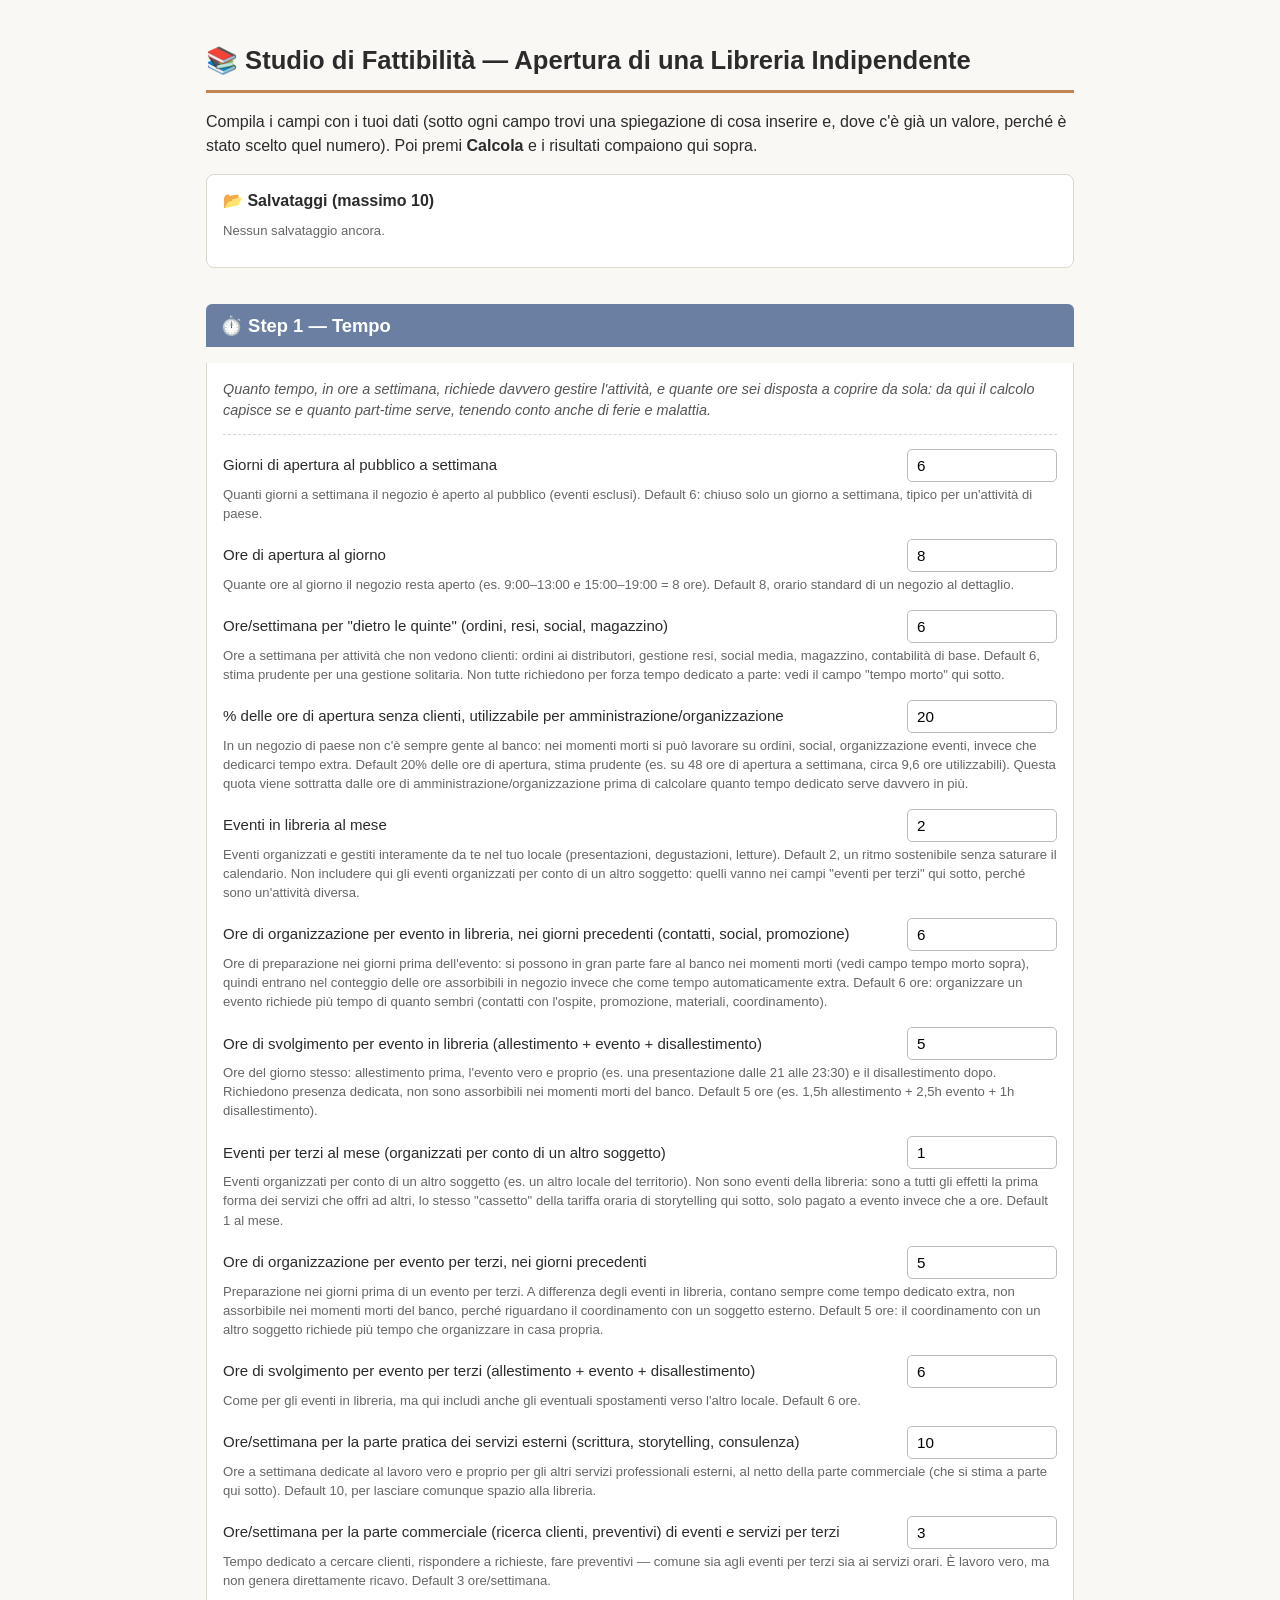
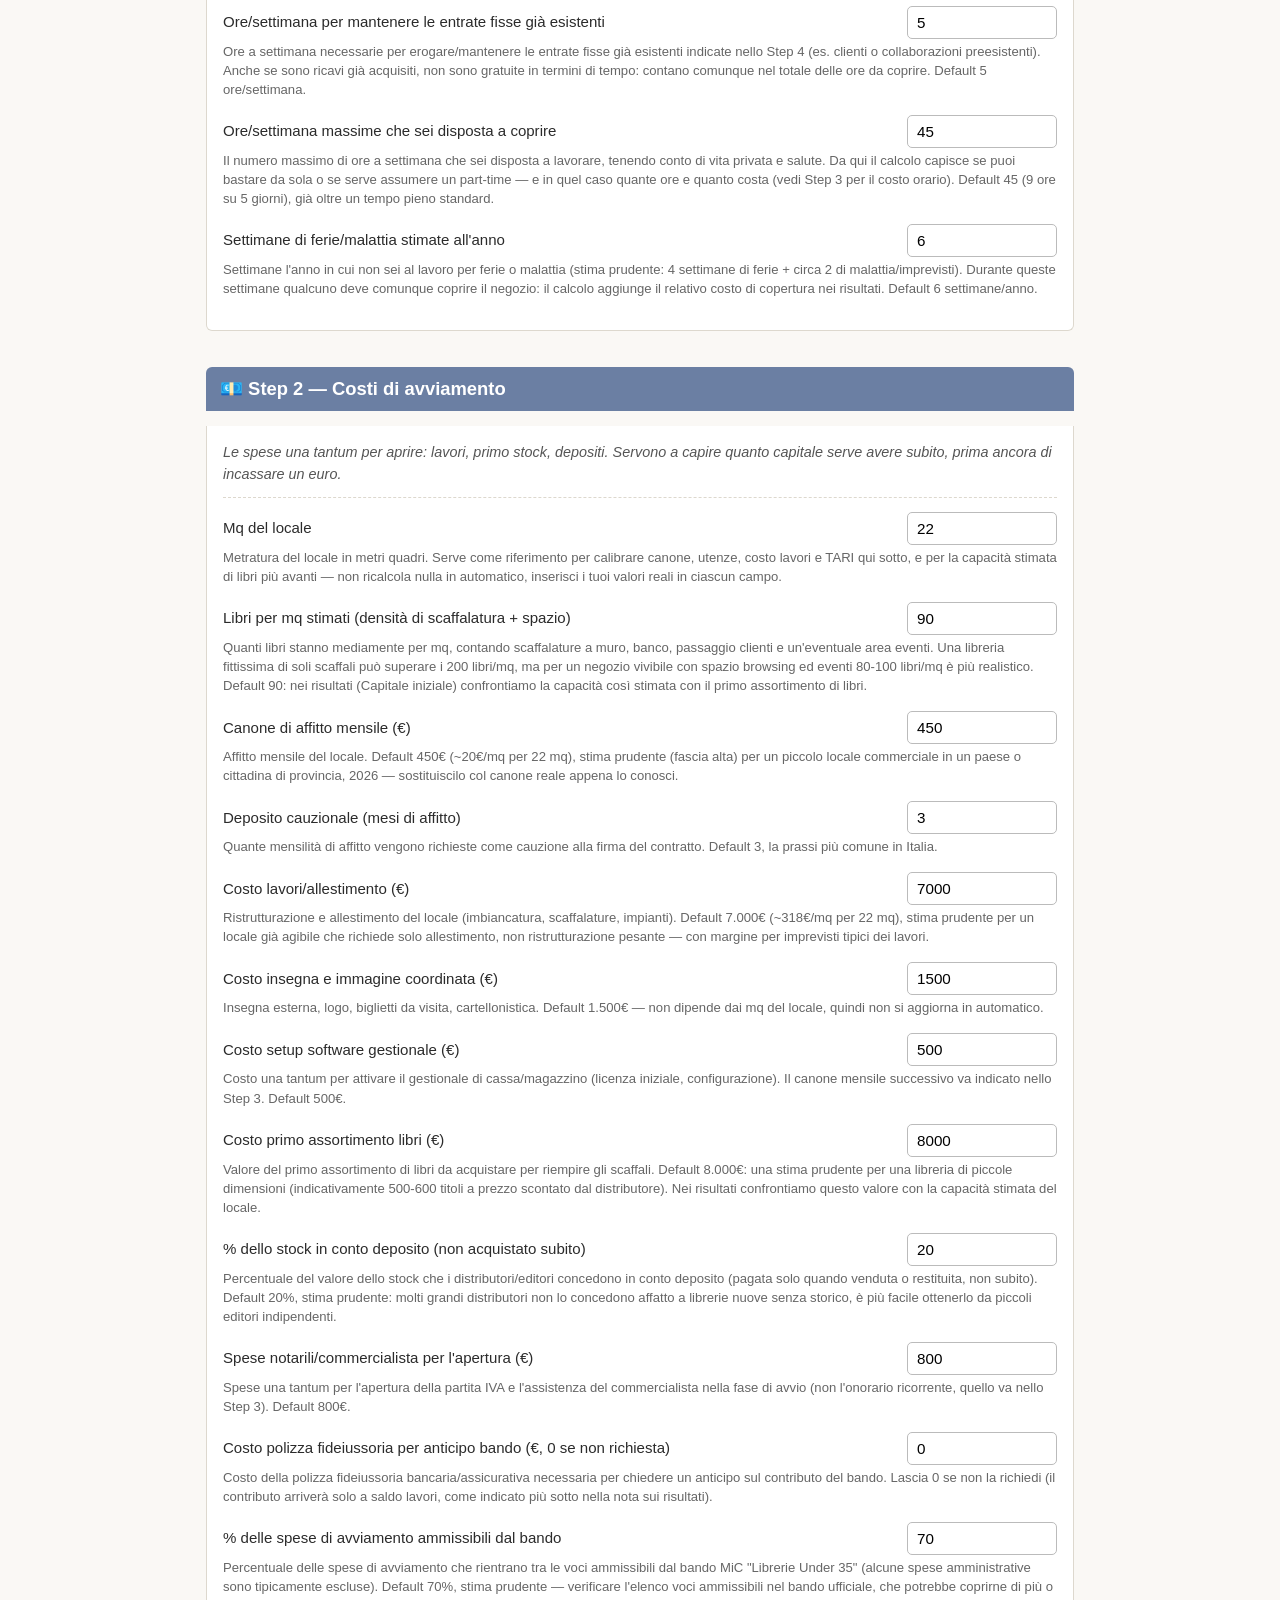
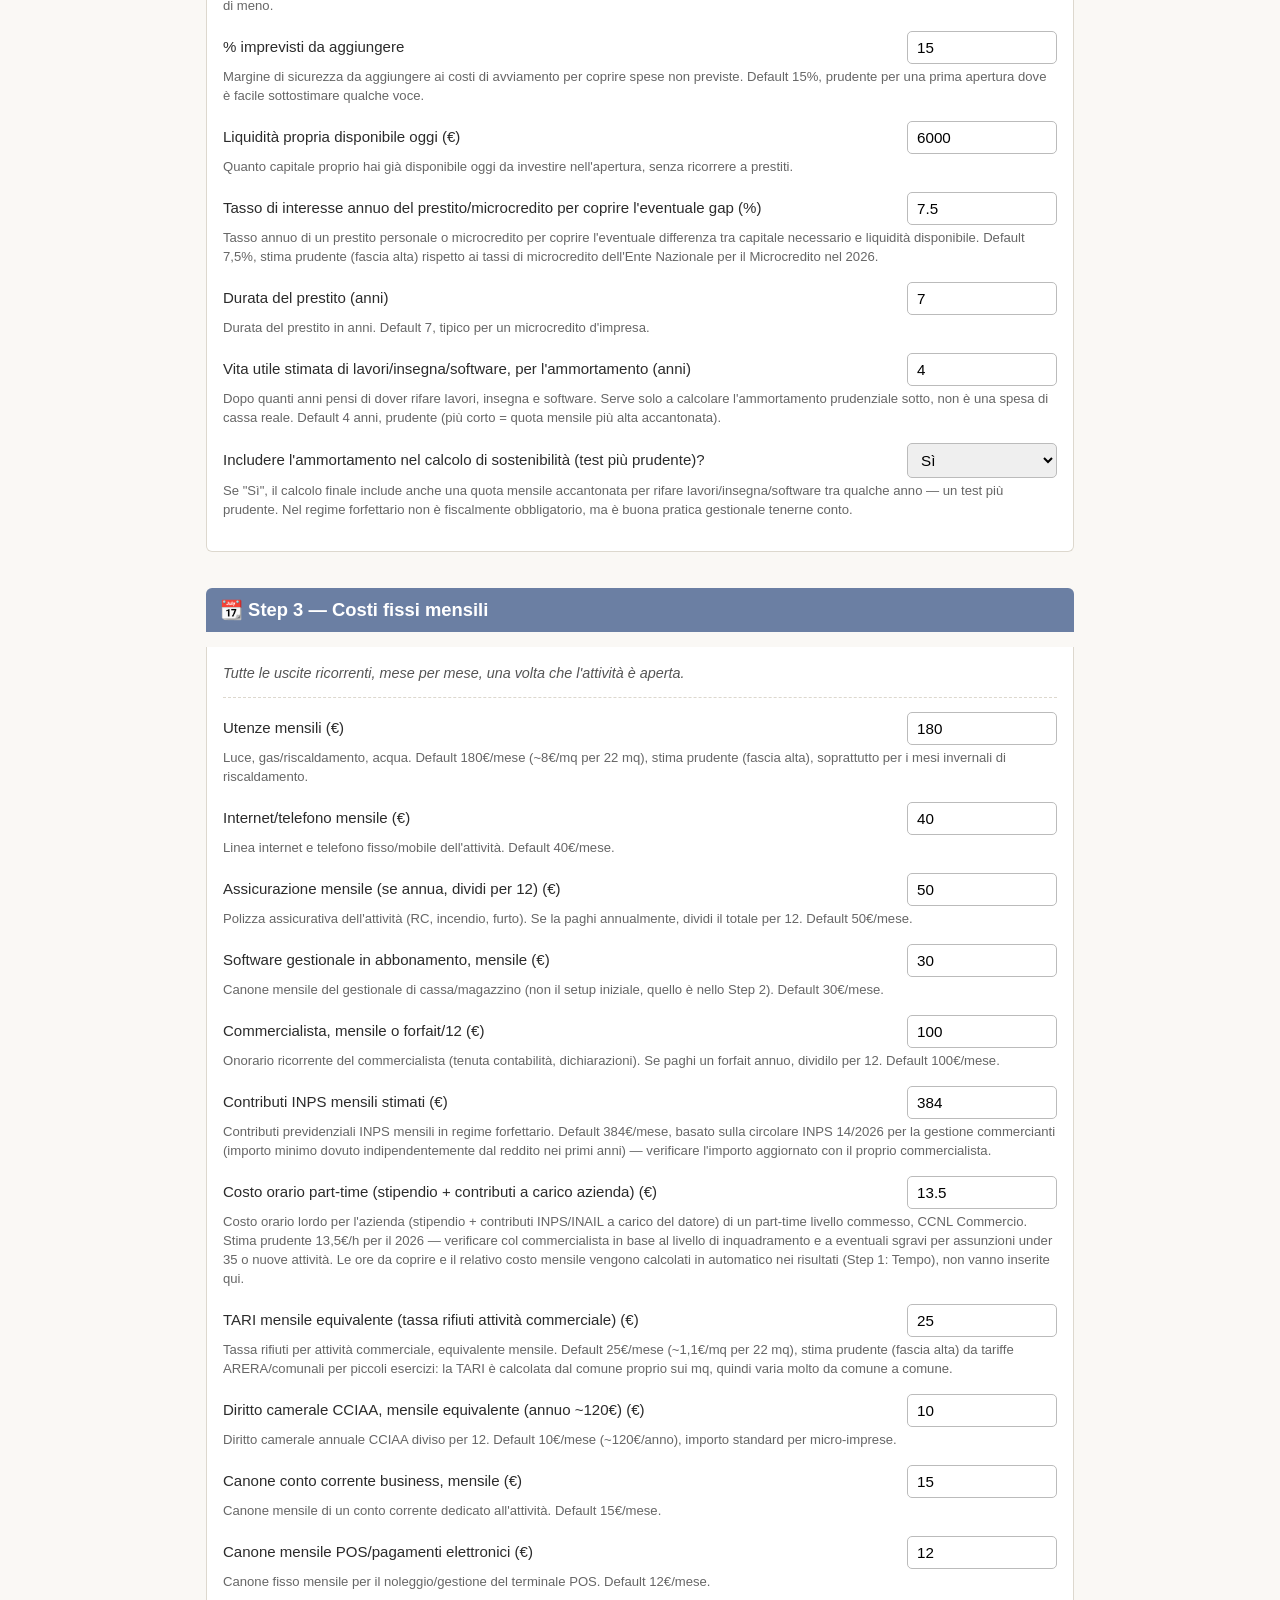
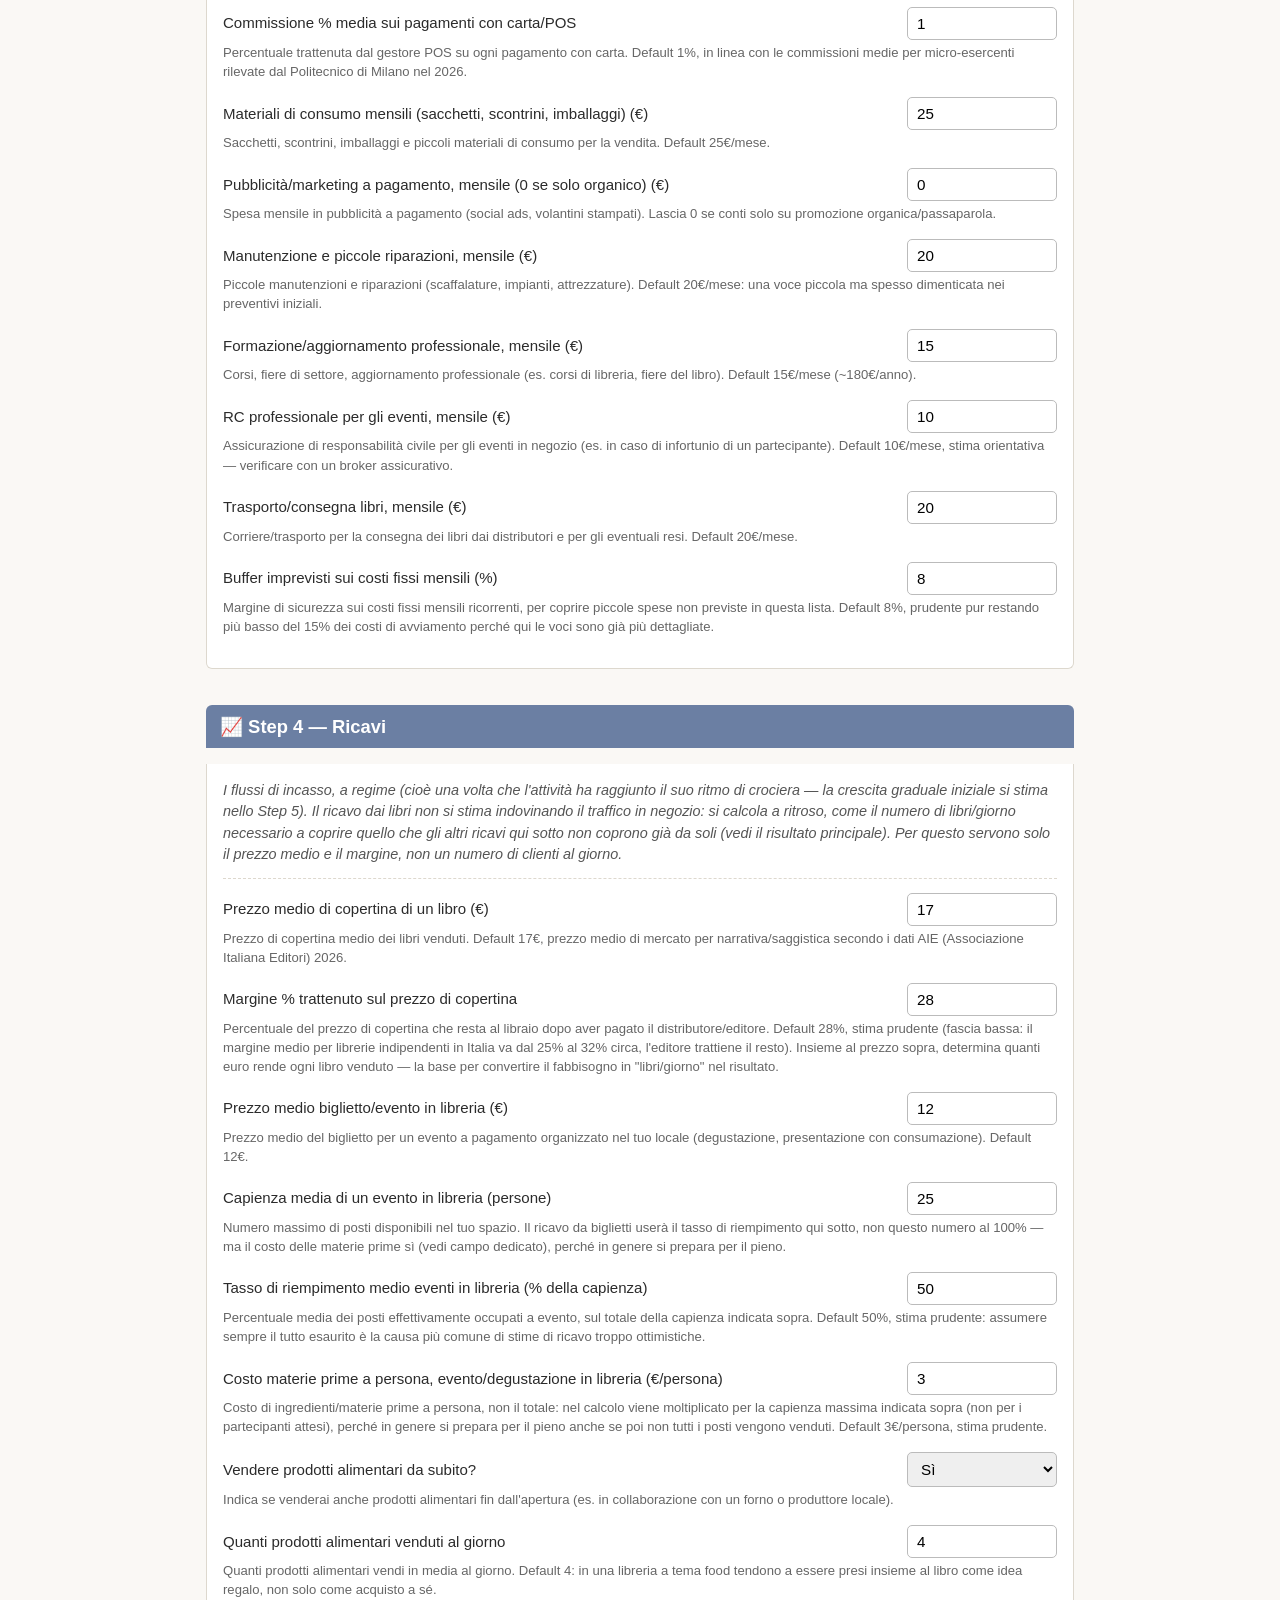
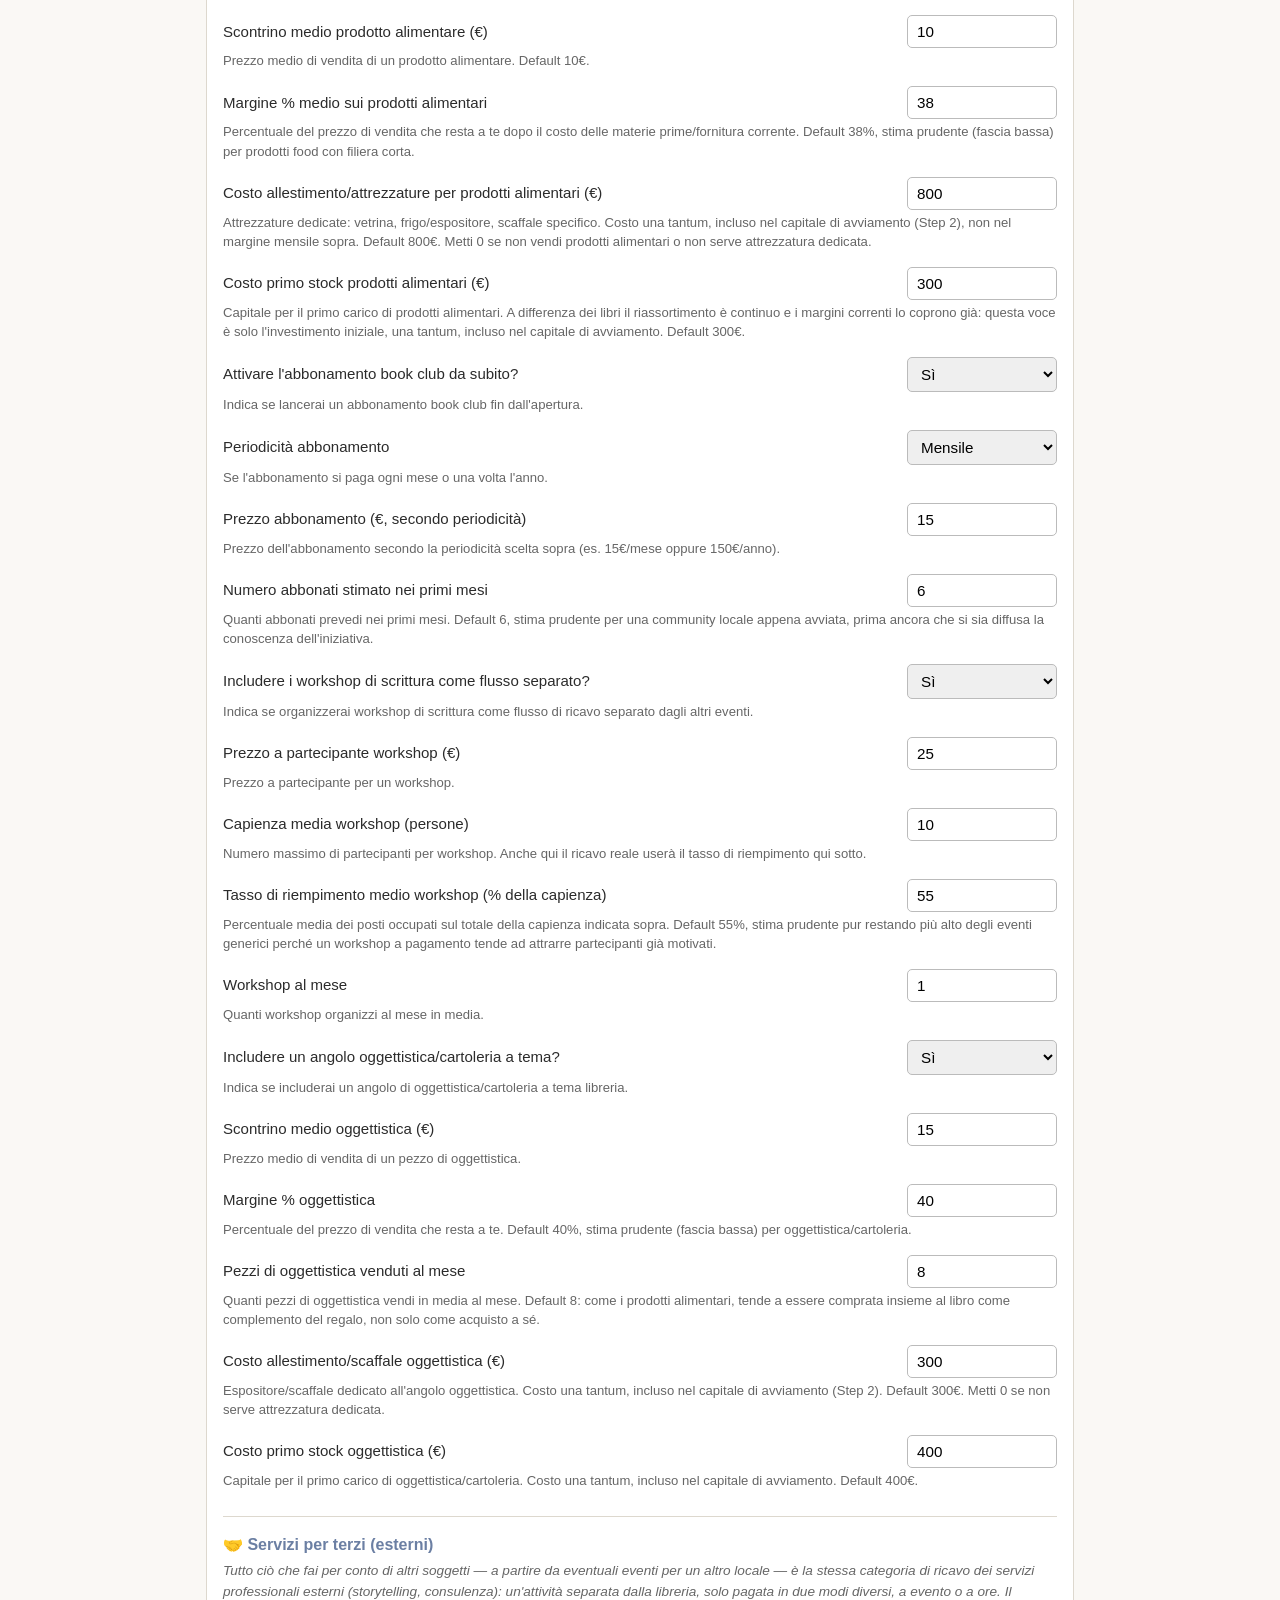
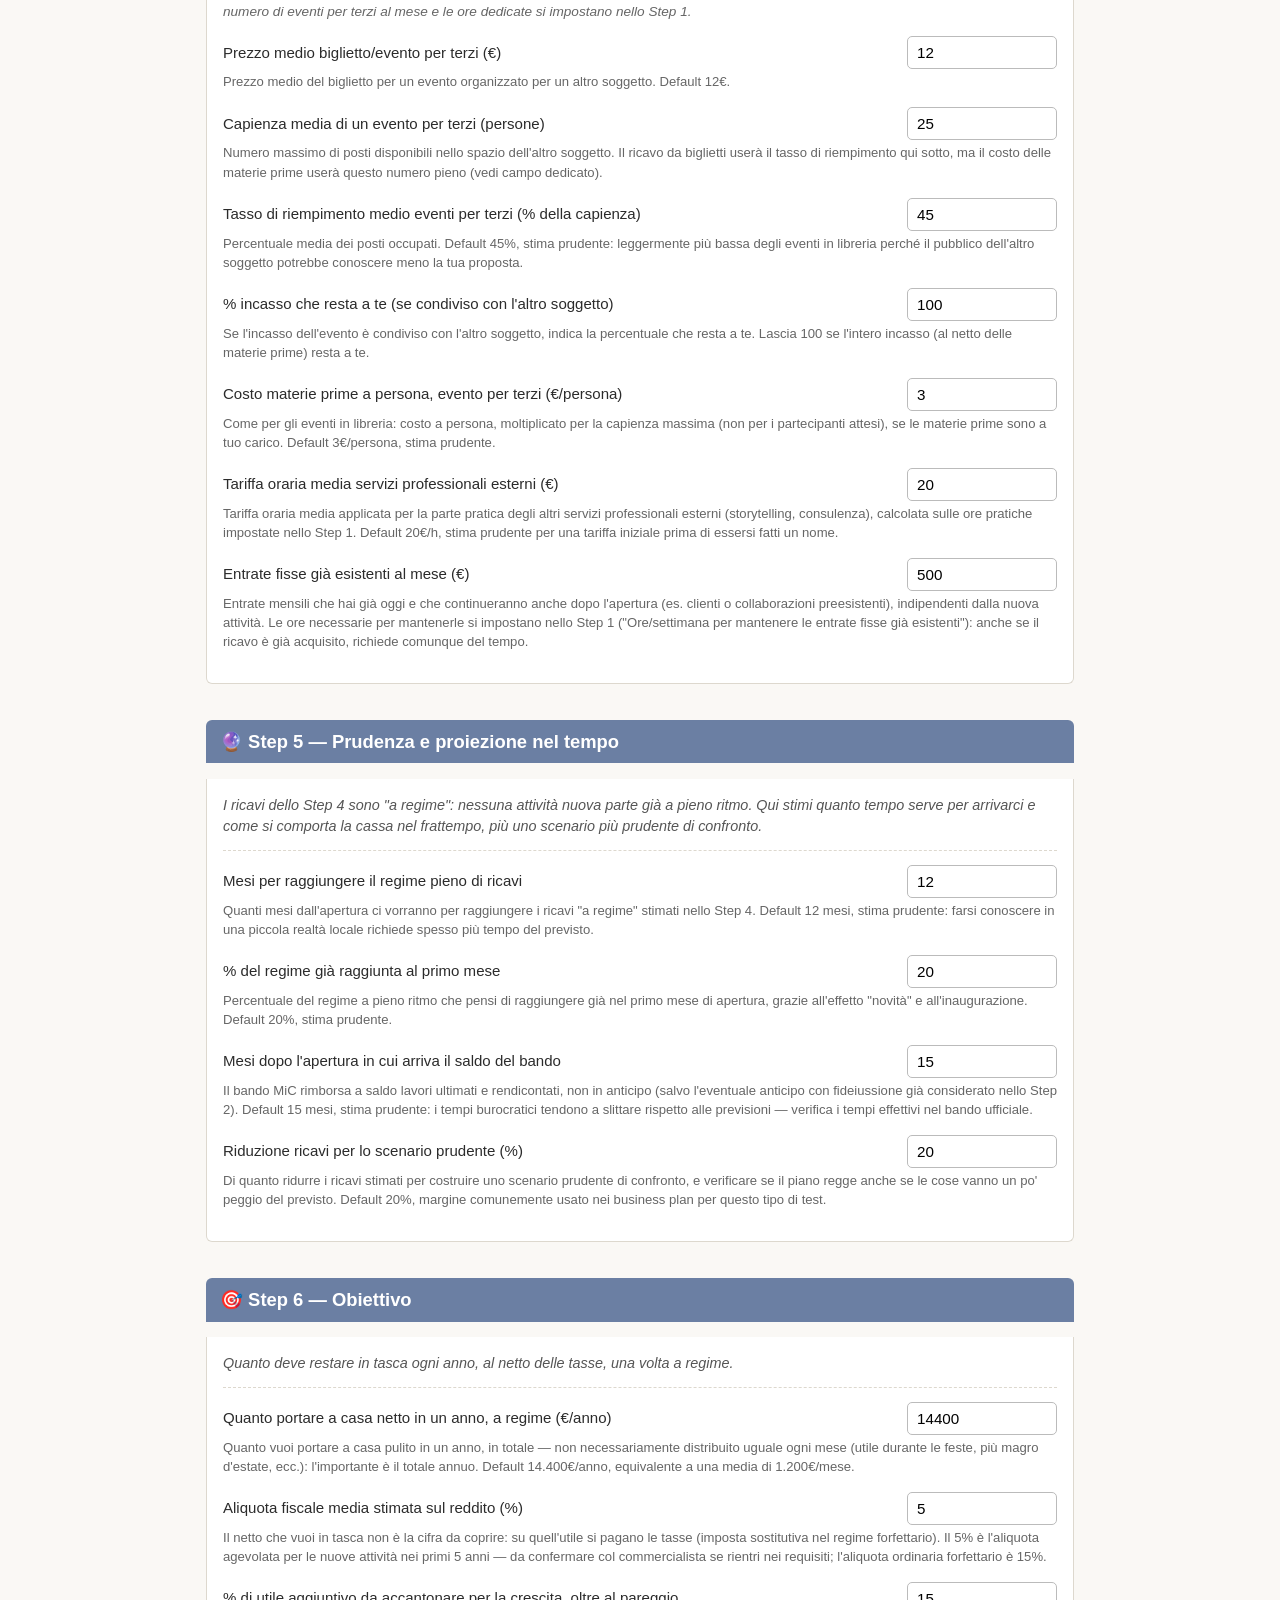
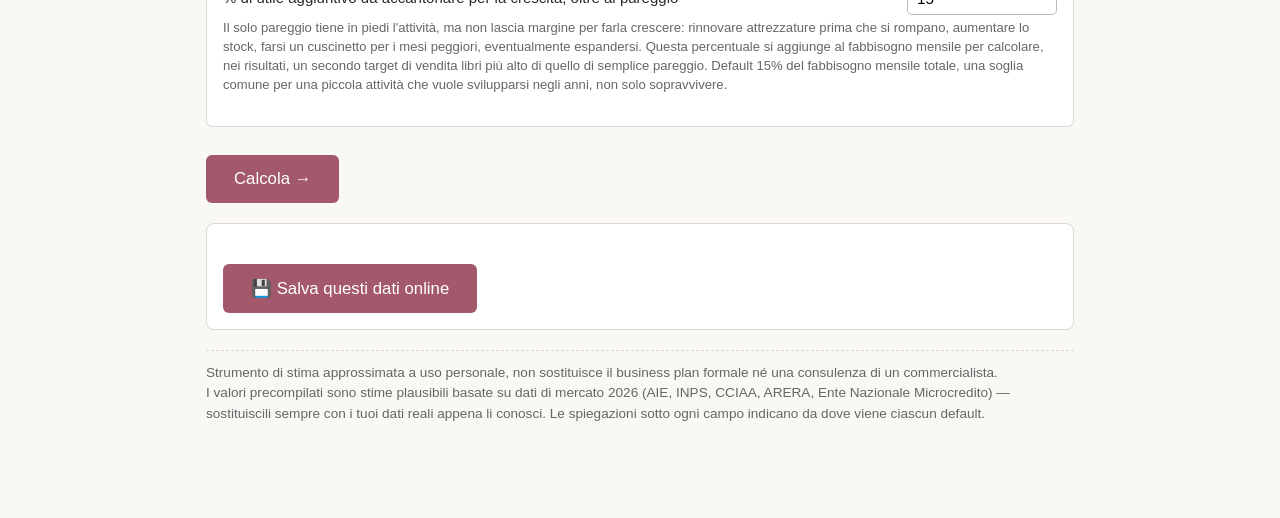
==== commit f67033f7: "up6" ====
--- a/studio/sff.html
+++ b/studio/sff.html
@@ -59,48 +59,57 @@
   }
   .verdetto.ok{background:#E5F0E6; color:#3A5C3D;}
   .verdetto.no{background:#F3E3E7; color:#7A3040;}
-  table{width:100%; border-collapse:collapse; margin:10px 0 20px;}
-  td, th{padding:6px 8px; border-bottom:1px solid var(--bordo); font-size:0.93rem; text-align:left;}
-  th{background:#F2EEE6;}
-  .num{text-align:right; font-variant-numeric:tabular-nums; white-space:nowrap;}
-  /* Sotto i 640px le tabelle diventano schede verticali: niente scorrimento orizzontale.
-     Ogni cella mostra come etichetta l'intestazione di colonna corrispondente (data-label,
-     assegnato via JS in base alla posizione — vedi applyResponsiveLabels). */
-  @media (max-width: 640px){
-    table{display:block;}
-    table tr:first-child{display:none;}
-    table tr{
-      display:block; margin-bottom:10px; border:1px solid var(--bordo);
-      border-radius:6px; padding:2px 10px; background:#fff;
-    }
-    table tr.sezione-titolo{background:#F2EEE6;}
-    table td{
-      display:flex; justify-content:space-between; align-items:baseline; gap:14px;
-      border-bottom:1px dashed var(--bordo); padding:7px 0; text-align:left;
-      white-space:normal;
-    }
-    table td:last-child{border-bottom:none;}
-    table td::before{
-      content:attr(data-label); font-weight:600; color:#666; font-size:0.78rem;
-      flex:0 0 auto; padding-right:8px;
-    }
-    table td:not([data-label])::before{content:none;}
-  }
+  /* Risultati come card, non tabelle: nessuna colonna larga, niente scorrimento
+     orizzontale a nessuna larghezza di schermo. Ogni "riga" è un blocco; i valori
+     al suo interno vanno a capo liberamente (flex-wrap) invece di essere allineati
+     in colonne fisse. */
+  .tabella{margin:10px 0 20px; display:flex; flex-direction:column; gap:8px;}
+  .riga{border:1px solid var(--bordo); border-radius:8px; padding:10px 14px; background:#fff;}
+  .riga.sezione-titolo{background:#F2EEE6; border-color:var(--arancio);}
+  .riga-titolo{font-weight:600; margin-bottom:2px;}
+  .riga.sezione-titolo .riga-titolo{font-weight:700;}
+  .riga.riga-sub .riga-titolo{font-weight:500; color:#666; font-size:0.9rem;}
+  .riga-celle{display:flex; flex-wrap:wrap; gap:2px 22px; margin-top:2px;}
+  .cella{display:flex; gap:6px; align-items:baseline; font-size:0.9rem; max-width:100%;}
+  .cella .etichetta{color:#888; font-size:0.76rem; flex:0 0 auto;}
+  .cella .valore{font-variant-numeric:tabular-nums; font-weight:600; word-break:break-word;}
   .nota{font-size:0.85rem; color:#666; margin-top:20px; border-top:1px dashed var(--bordo); padding-top:12px;}
-  .sezione-titolo{font-weight:bold; background:#F2EEE6;}
   h3.sub{background:none;color:inherit;padding:0;margin-top:28px;font-size:1.05rem;border-top:1px solid var(--bordo);padding-top:18px;}
   h3.sub:first-of-type{border-top:none;margin-top:0;padding-top:0;}
-  .cassa-ok{color:#3A5C3D; font-weight:600;}
-  .cassa-no{color:#7A3040; font-weight:600;}
-  .riga-sub{color:#666;font-size:0.9rem;}
+  .cassa-ok{color:#3A5C3D;}
+  .cassa-no{color:#7A3040;}
+  .salvataggi-box{background:#fff; border:1px solid var(--bordo); border-radius:8px; padding:14px 16px; margin-bottom:20px;}
+  .salvataggi-titolo{font-weight:600; margin:0 0 8px;}
+  .salvataggio-riga{display:flex; align-items:center; gap:10px; flex-wrap:wrap; padding:8px 0; border-bottom:1px dashed var(--bordo);}
+  .salvataggio-riga:last-child{border-bottom:none;}
+  .salvataggio-riga span{flex:1 1 auto; font-size:0.9rem;}
+  .btn-piccolo{padding:6px 12px; font-size:0.82rem; border-radius:5px; border:1px solid var(--bordo); background:#F2EEE6; cursor:pointer;}
+  .btn-piccolo.btn-elimina{background:#F3E3E7; border-color:var(--rosso); color:var(--rosso);}
+  .salva-box{margin:20px 0; padding:16px; background:#fff; border:1px solid var(--bordo); border-radius:8px;}
+  #tokenBox{margin-top:10px;}
+  #tokenBox input[type=password]{width:100%; max-width:360px; display:block; margin-bottom:8px;}
+  .btn-piccolo.btn-scarica{background:#E5F0E6; border-color:var(--verde); color:#3A5C3D;}
+  #riepilogoDati{display:none;}
+  @media print{
+    .salvataggi-box, form, .salva-box{display:none !important;}
+    #riepilogoDati{display:block;}
+    body{padding:0; max-width:100%;}
+    .riga{break-inside:avoid;}
+  }
 </style>
 </head>
 <body>
 
 <h1>📚 Studio di Fattibilità — Apertura di una Libreria Indipendente</h1>
-<p>Compila i campi con i tuoi dati (sotto ogni campo trovi una spiegazione di cosa inserire e, dove c'è già un valore, perché è stato scelto quel numero). Poi premi <strong>Calcola</strong> e i risultati compaiono qui sopra. I tuoi dati restano privati: nessuno li vede tranne te.</p>
+<p>Compila i campi con i tuoi dati (sotto ogni campo trovi una spiegazione di cosa inserire e, dove c'è già un valore, perché è stato scelto quel numero). Poi premi <strong>Calcola</strong> e i risultati compaiono qui sopra.</p>
+
+<div class="salvataggi-box">
+  <p class="salvataggi-titolo">📂 Salvataggi (massimo 10)</p>
+  <div id="listaSalvataggi"><p class="help">Carico i salvataggi...</p></div>
+</div>
 
 <div id="risultati"></div>
+<div id="riepilogoDati"></div>
 
 <form id="formFattibilita">
 
@@ -540,6 +549,35 @@
 <button class="btn" type="submit">Calcola →</button>
 </form>
 
+<div class="salva-box">
+  <button type="button" class="btn" id="btnSalva">💾 Salva questi dati online</button>
+  <button type="button" class="btn-piccolo" id="btnDimentica" style="display:none; margin-left:10px; vertical-align:middle;">Dimentica il token salvato su questo telefono</button>
+  <div id="tokenBox" style="display:none;">
+    <p class="help" id="tokenBoxMsg"></p>
+    <details style="margin-bottom:10px;">
+      <summary style="cursor:pointer; font-size:0.85rem; color:var(--blu);">Cos'è il token? Come lo creo?</summary>
+      <div class="help" style="margin-top:8px;">
+        È una password speciale valida solo per questo repository, così la pagina può salvare senza usare la tua password vera. Per crearne uno:<br>
+        1. Vai su github.com, accedi, poi Impostazioni (foto profilo in alto a destra)<br>
+        2. In fondo al menu a sinistra: "Developer settings"<br>
+        3. "Personal access tokens" → "Fine-grained tokens" → "Generate new token"<br>
+        4. Dai un nome e una scadenza (va bene anche 1 anno)<br>
+        5. In "Repository access" scegli "Only select repositories" e seleziona <strong>federicamuccioli</strong><br>
+        6. In "Permissions" → "Repository permissions", imposta <strong>Contents</strong> su "Read and write"<br>
+        7. "Generate token": copia subito la stringa che inizia con <code>github_pat_...</code>, non verrà mostrata di nuovo<br>
+        Incollala qui sotto. Non condividerla: chi la possiede può scrivere in questo repository (solo questo, non altri).
+      </div>
+    </details>
+    <input type="password" id="githubToken" placeholder="Incolla qui il tuo token GitHub" autocomplete="off">
+    <label style="display:flex; align-items:center; gap:6px; font-size:0.85rem; margin:10px 0;">
+      <input type="checkbox" id="ricordaToken" checked>
+      Ricorda questo token su questo telefono (non te lo chiederò più)
+    </label>
+    <button type="button" class="btn" id="btnConferma">Conferma</button>
+  </div>
+  <p id="statoSalvataggio" class="nota" style="display:none; margin-top:12px;"></p>
+</div>
+
 <p class="nota">
 Strumento di stima approssimata a uso personale, non sostituisce il business plan formale né una consulenza di un commercialista.<br>
 I valori precompilati sono stime plausibili basate su dati di mercato 2026 (AIE, INPS, CCIAA, ARERA, Ente Nazionale Microcredito) — sostituiscili sempre con i tuoi dati reali appena li conosci. Le spiegazioni sotto ogni campo indicano da dove viene ciascun default.
@@ -557,19 +595,32 @@
 function euro2(n) { return n.toLocaleString('it-IT', {minimumFractionDigits:2, maximumFractionDigits:2}) + ' €'; }
 function n1(n) { return n.toLocaleString('it-IT', {minimumFractionDigits:1, maximumFractionDigits:1}); }
 
-// Assegna a ogni <td> di ogni tabella un data-label preso dal <th> della sua colonna,
-// così sotto i 640px (vedi CSS) le tabelle diventano schede leggibili senza scorrimento
-// orizzontale, senza dover scrivere data-label a mano in ogni riga generata sopra.
-function applyResponsiveLabels(container) {
-  container.querySelectorAll('table').forEach(function(table){
-    const headerCells = table.querySelector('tr') ? Array.from(table.querySelector('tr').children) : [];
-    const headers = headerCells.map(function(cell){ return cell.textContent.trim(); });
-    Array.from(table.rows).slice(1).forEach(function(row){
-      Array.from(row.cells).forEach(function(cell, i){
-        if (headers[i]) cell.setAttribute('data-label', headers[i]);
-      });
-    });
+// Costruisce un blocco risultati come lista di "card" invece che una tabella HTML,
+// così non c'è mai una colonna larga che costringe a scorrere in orizzontale su mobile.
+// headers: nomi delle colonne dopo la prima (usati come etichetta prima del valore).
+// righe: array di { cls: 'sezione-titolo'|'riga-sub'|'', c: [titolo, val1, val2, ...] }.
+// Un valore può essere una stringa/numero oppure { v: '...', cls: 'cassa-ok' } per una
+// classe aggiuntiva sul valore (es. verde/rosso per la cassa). Le celle vuote ('', null,
+// undefined) vengono omesse invece di lasciare uno spazio vuoto come in una tabella.
+function tabella(headers, righe) {
+  let html = '<div class="tabella">';
+  righe.forEach(function(r){
+    html += `<div class="riga${r.cls ? ' ' + r.cls : ''}">`;
+    html += `<div class="riga-titolo">${r.c[0]}</div>`;
+    const celleHtml = [];
+    for (let i = 1; i < r.c.length; i++) {
+      let v = r.c[i];
+      if (v === '' || v === null || typeof v === 'undefined') continue;
+      let cls = 'valore';
+      if (v && typeof v === 'object') { cls += ' ' + v.cls; v = v.v; }
+      const etichetta = headers[i] ? `<span class="etichetta">${headers[i]}</span>` : '';
+      celleHtml.push(`<span class="cella">${etichetta}<span class="${cls}">${v}</span></span>`);
+    }
+    if (celleHtml.length) html += `<div class="riga-celle">${celleHtml.join('')}</div>`;
+    html += '</div>';
   });
+  html += '</div>';
+  return html;
 }
 
 const WEEKS = 4.33;
@@ -935,60 +986,60 @@
 
   html += `<p>Obiettivo: portare a casa <strong>${euro(reddito_netto_annuo_target)} netti all'anno</strong> (media ${euro2(reddito_netto_annuo_target/12)}/mese) — il conto economico sotto usa la media mensile.</p>`;
 
-  html += '<table><tr><th>Voce</th><th class="num">Quantità</th><th class="num">Mensile</th></tr>';
-  html += `<tr><td>Ricavo libri necessario per il pareggio</td><td class="num">${n1(libri_pareggio_giorno)} libri/giorno (~${n1(libri_pareggio_mese)}/mese)</td><td class="num">${euro2(ricavo_libri_mese_target)}</td></tr>`;
-  html += `<tr><td>Ricavo eventi in libreria</td><td class="num">${n1(eventi_libreria_mese)} eventi/mese, ${n1(partecipanti_eventi_libreria_mese)} partecipanti attesi (${n1(tasso_riempimento_evento_libreria)}% di ${n1(capienza_evento_libreria)})</td><td class="num">${euro2(ricavo_eventi_libreria_mese)}</td></tr>`;
-  html += `<tr><td>Ricavo prodotti alimentari</td><td class="num">${n1(prodotti_al_giorno)}/giorno (~${n1(prodotti_mese_stimati)}/mese)</td><td class="num">${euro2(ricavo_prodotti_mese)}</td></tr>`;
-  html += `<tr><td>Ricavo abbonamenti book club</td><td class="num">${n1(numero_abbonati)} abbonati</td><td class="num">${euro2(ricavo_abbonamenti_mese)}</td></tr>`;
-  html += `<tr><td>Ricavo workshop</td><td class="num">${n1(workshop_al_mese)}/mese, ${n1(partecipanti_workshop_mese)} partecipanti attesi (${n1(tasso_riempimento_workshop)}% di ${n1(capienza_workshop)})</td><td class="num">${euro2(ricavo_workshop_mese)}</td></tr>`;
-  html += `<tr><td>Ricavo oggettistica</td><td class="num">${n1(oggetti_al_mese)} pezzi/mese</td><td class="num">${euro2(ricavo_oggetti_mese)}</td></tr>`;
-  html += `<tr><td class="riga-sub">&nbsp;&nbsp;di cui eventi per terzi</td><td class="num">${n1(eventi_terzi_mese)} eventi/mese, ${n1(partecipanti_eventi_terzi_mese)} partecipanti attesi (${n1(tasso_riempimento_evento_terzi)}% di ${n1(capienza_evento_terzi)})</td><td class="num">${euro2(ricavo_eventi_terzi_mese)}</td></tr>`;
-  html += `<tr><td class="riga-sub">&nbsp;&nbsp;di cui servizi orari (storytelling, ecc.)</td><td class="num">${n1(ore_servizi_mese_stimate)} ore/mese</td><td class="num">${euro2(ricavo_servizi_mese)}</td></tr>`;
-  html += `<tr><td class="riga-sub">&nbsp;&nbsp;di cui tempo commerciale (ricerca clienti, non fatturato)</td><td class="num">${n1(ore_commerciale_mese_stimate)} ore/mese</td><td class="num">—</td></tr>`;
-  html += `<tr><td>Ricavo servizi per terzi (esterni)</td><td class="num"></td><td class="num">${euro2(ricavo_eventi_terzi_mese + ricavo_servizi_mese)}</td></tr>`;
-  html += `<tr><td>Entrate fisse già esistenti</td><td class="num">—</td><td class="num">${euro2(entrate_fisse_esistenti)}</td></tr>`;
-  html += `<tr class="sezione-titolo"><td>TOTALE RICAVI STIMATI</td><td class="num"></td><td class="num">${euro2(ricavo_totale_stimato)}</td></tr>`;
-  html += `<tr><td class="riga-sub">&nbsp;&nbsp;Costi fissi "base" (utenze, INPS, TARI, manutenzione, ecc.)</td><td class="num"></td><td class="num">${euro2(cf_sola)}</td></tr>`;
-  html += `<tr><td class="riga-sub">&nbsp;&nbsp;+ Buffer imprevisti (${n1(buffer_costi_fissi_perc)}%)</td><td class="num"></td><td class="num">${euro2(buffer_costi_fissi_importo)}</td></tr>`;
-  html += `<tr><td class="riga-sub">&nbsp;&nbsp;+ Part-time (continuativo + copertura assenze)</td><td class="num"></td><td class="num">${euro2(costo_parttime_mens)}</td></tr>`;
-  html += `<tr><td class="riga-sub">&nbsp;&nbsp;+ Commissioni POS</td><td class="num"></td><td class="num">${euro2(commissione_pos_mensile)}</td></tr>`;
-  html += `<tr><td class="riga-sub">&nbsp;&nbsp;+ Rata prestito</td><td class="num"></td><td class="num">${euro2(rata_mutuo_mensile)}</td></tr>`;
-  html += `<tr><td>Costi fissi mensili totali</td><td class="num"></td><td class="num">${euro2(cf_scelto)}</td></tr>`;
-  html += `<tr><td>Reddito netto target, media mensile</td><td class="num"></td><td class="num">${euro2(reddito_netto_annuo_target/12)}</td></tr>`;
-  html += `<tr><td>&nbsp;&nbsp;di cui necessario LORDO (ante imposte, aliquota ${n1(aliquota_fiscale)}%)</td><td class="num"></td><td class="num">${euro2(stipendio_lordo_necessario)}</td></tr>`;
-  html += `<tr><td>Ammortamento investimento (${n1(vita_utile_anni)} anni)${includi_ammortamento ? '' : ' — non incluso nel totale sotto'}</td><td class="num"></td><td class="num">${euro2(ammortamento_mensile)}</td></tr>`;
-  html += `<tr class="sezione-titolo"><td>FABBISOGNO MENSILE TOTALE (pareggio)</td><td class="num"></td><td class="num">${euro2(fabbisogno_mensile)}</td></tr>`;
-  html += `<tr><td class="riga-sub">&nbsp;&nbsp;+ Accantonamento per la crescita (${n1(perc_utile_crescita)}%)</td><td class="num"></td><td class="num">${euro2(fondo_crescita_mensile)}</td></tr>`;
-  html += `<tr class="sezione-titolo"><td>FABBISOGNO MENSILE CON UTILE DI CRESCITA</td><td class="num"></td><td class="num">${euro2(fabbisogno_con_crescita)}</td></tr>`;
-  html += '</table>';
+  html += tabella(['Voce', 'Quantità', 'Mensile'], [
+    { c: ['Ricavo libri necessario per il pareggio', `${n1(libri_pareggio_giorno)} libri/giorno (~${n1(libri_pareggio_mese)}/mese)`, euro2(ricavo_libri_mese_target)] },
+    { c: ['Ricavo eventi in libreria', `${n1(eventi_libreria_mese)} eventi/mese, ${n1(partecipanti_eventi_libreria_mese)} partecipanti attesi (${n1(tasso_riempimento_evento_libreria)}% di ${n1(capienza_evento_libreria)})`, euro2(ricavo_eventi_libreria_mese)] },
+    { c: ['Ricavo prodotti alimentari', `${n1(prodotti_al_giorno)}/giorno (~${n1(prodotti_mese_stimati)}/mese)`, euro2(ricavo_prodotti_mese)] },
+    { c: ['Ricavo abbonamenti book club', `${n1(numero_abbonati)} abbonati`, euro2(ricavo_abbonamenti_mese)] },
+    { c: ['Ricavo workshop', `${n1(workshop_al_mese)}/mese, ${n1(partecipanti_workshop_mese)} partecipanti attesi (${n1(tasso_riempimento_workshop)}% di ${n1(capienza_workshop)})`, euro2(ricavo_workshop_mese)] },
+    { c: ['Ricavo oggettistica', `${n1(oggetti_al_mese)} pezzi/mese`, euro2(ricavo_oggetti_mese)] },
+    { cls: 'riga-sub', c: ['di cui eventi per terzi', `${n1(eventi_terzi_mese)} eventi/mese, ${n1(partecipanti_eventi_terzi_mese)} partecipanti attesi (${n1(tasso_riempimento_evento_terzi)}% di ${n1(capienza_evento_terzi)})`, euro2(ricavo_eventi_terzi_mese)] },
+    { cls: 'riga-sub', c: ['di cui servizi orari (storytelling, ecc.)', `${n1(ore_servizi_mese_stimate)} ore/mese`, euro2(ricavo_servizi_mese)] },
+    { cls: 'riga-sub', c: ['di cui tempo commerciale (ricerca clienti, non fatturato)', `${n1(ore_commerciale_mese_stimate)} ore/mese`, '—'] },
+    { c: ['Ricavo servizi per terzi (esterni)', '', euro2(ricavo_eventi_terzi_mese + ricavo_servizi_mese)] },
+    { c: ['Entrate fisse già esistenti', '—', euro2(entrate_fisse_esistenti)] },
+    { cls: 'sezione-titolo', c: ['TOTALE RICAVI STIMATI', '', euro2(ricavo_totale_stimato)] },
+    { cls: 'riga-sub', c: ['Costi fissi "base" (utenze, INPS, TARI, manutenzione, ecc.)', '', euro2(cf_sola)] },
+    { cls: 'riga-sub', c: [`+ Buffer imprevisti (${n1(buffer_costi_fissi_perc)}%)`, '', euro2(buffer_costi_fissi_importo)] },
+    { cls: 'riga-sub', c: ['+ Part-time (continuativo + copertura assenze)', '', euro2(costo_parttime_mens)] },
+    { cls: 'riga-sub', c: ['+ Commissioni POS', '', euro2(commissione_pos_mensile)] },
+    { cls: 'riga-sub', c: ['+ Rata prestito', '', euro2(rata_mutuo_mensile)] },
+    { c: ['Costi fissi mensili totali', '', euro2(cf_scelto)] },
+    { c: ['Reddito netto target, media mensile', '', euro2(reddito_netto_annuo_target/12)] },
+    { c: [`di cui necessario LORDO (ante imposte, aliquota ${n1(aliquota_fiscale)}%)`, '', euro2(stipendio_lordo_necessario)] },
+    { c: [`Ammortamento investimento (${n1(vita_utile_anni)} anni)${includi_ammortamento ? '' : ' — non incluso nel totale sotto'}`, '', euro2(ammortamento_mensile)] },
+    { cls: 'sezione-titolo', c: ['FABBISOGNO MENSILE TOTALE (pareggio)', '', euro2(fabbisogno_mensile)] },
+    { cls: 'riga-sub', c: [`+ Accantonamento per la crescita (${n1(perc_utile_crescita)}%)`, '', euro2(fondo_crescita_mensile)] },
+    { cls: 'sezione-titolo', c: ['FABBISOGNO MENSILE CON UTILE DI CRESCITA', '', euro2(fabbisogno_con_crescita)] }
+  ]);
 
   if (libri_pareggio_giorno > 0) {
     html += '<p><strong>In alternativa a vendere libri, una di queste due leve (o una combinazione) dovrebbe bastare da sola a coprire lo stesso importo:</strong></p>';
-    html += '<table><tr><th>Leva</th><th class="num">Quanto in più serve</th></tr>';
-    html += `<tr><td>Eventi in libreria in più al mese</td><td class="num">${eventi_extra_mese !== null ? n1(eventi_extra_mese) + ' eventi/mese in più' : 'n/d (dati insufficienti)'}</td></tr>`;
-    html += `<tr><td>Ore in più di servizi esterni a settimana</td><td class="num">${ore_extra_servizi_sett !== null ? n1(ore_extra_servizi_sett) + ' ore/sett in più' : 'n/d (dati insufficienti)'}</td></tr>`;
-    html += '</table>';
+    html += tabella(['Leva', 'Quanto in più serve'], [
+      { c: ['Eventi in libreria in più al mese', eventi_extra_mese !== null ? n1(eventi_extra_mese) + ' eventi/mese in più' : 'n/d (dati insufficienti)'] },
+      { c: ['Ore in più di servizi esterni a settimana', ore_extra_servizi_sett !== null ? n1(ore_extra_servizi_sett) + ' ore/sett in più' : 'n/d (dati insufficienti)'] }
+    ]);
   }
 
   html += '<h3 class="sub">Scenario prudente</h3>';
   html += `<p>Confronto tra lo scenario "base" (i valori che hai inserito) e uno scenario prudente in cui i ricavi variabili sono ridotti del ${n1(buffer_ricavi_prudente_perc)}% (le entrate fisse già esistenti restano invariate).</p>`;
-  html += '<table><tr><th>Scenario</th><th class="num">Ricavi totali</th><th class="num">Fabbisogno mensile</th><th class="num">Differenza</th><th>Esito</th></tr>';
-  html += `<tr><td>Base</td><td class="num">${euro2(ricavo_totale_stimato)}</td><td class="num">${euro2(fabbisogno_mensile)}</td><td class="num">${euro2(differenza)}</td><td>${piano_regge ? '✅' : '⚠️'}</td></tr>`;
-  html += `<tr><td>Prudente (−${n1(buffer_ricavi_prudente_perc)}%)</td><td class="num">${euro2(ricavi_prudenti)}</td><td class="num">${euro2(fabbisogno_prudente)}</td><td class="num">${euro2(differenza_prudente)}</td><td>${differenza_prudente >= 0 ? '✅' : '⚠️'}</td></tr>`;
-  html += '</table>';
+  html += tabella(['Scenario', 'Ricavi totali', 'Fabbisogno mensile', 'Differenza', 'Esito'], [
+    { c: ['Base', euro2(ricavo_totale_stimato), euro2(fabbisogno_mensile), euro2(differenza), piano_regge ? '✅' : '⚠️'] },
+    { c: [`Prudente (−${n1(buffer_ricavi_prudente_perc)}%)`, euro2(ricavi_prudenti), euro2(fabbisogno_prudente), euro2(differenza_prudente), differenza_prudente >= 0 ? '✅' : '⚠️'] }
+  ]);
 
   html += '<h3 class="sub">Tempo</h3>';
   html += `<p>Amministrazione + organizzazione eventi in libreria: ${n1(ore_assorbibili_sett)} h/settimana richieste, ${n1(tempo_morto_disponibile_sett)} h di tempo morto al banco disponibili → ${n1(ore_assorbite_sett)} h assorbite senza costo aggiuntivo, ${n1(ore_assorbibili_eccedenti_sett)} h restano da coprire con tempo dedicato.</p>`;
-  html += '<table><tr><th>Voce</th><th class="num">Ore/settimana</th></tr>';
-  html += `<tr><td>Apertura al banco (vendita)</td><td class="num">${n1(ore_vendita_sett)} h</td></tr>`;
-  html += `<tr><td>Amministrazione + organizzazione eventi in libreria, eccedente il tempo morto</td><td class="num">${n1(ore_assorbibili_eccedenti_sett)} h</td></tr>`;
-  html += `<tr><td>Svolgimento eventi in libreria (allestimento + evento + disallestimento)</td><td class="num">${n1(ore_svolgimento_evento_libreria_sett)} h</td></tr>`;
-  html += `<tr><td>Eventi per terzi (organizzazione + svolgimento)</td><td class="num">${n1(ore_eventi_terzi_totali_sett)} h</td></tr>`;
-  html += `<tr><td>Servizi esterni (parte pratica + parte commerciale)</td><td class="num">${n1(ore_servizi_esterni + ore_commerciale_terzi)} h</td></tr>`;
-  html += `<tr><td>Mantenimento entrate fisse già esistenti</td><td class="num">${n1(ore_entrate_fisse_sett)} h</td></tr>`;
-  html += `<tr class="sezione-titolo"><td>TOTALE ore/settimana da coprire</td><td class="num">${n1(ore_totali_sett)} h</td></tr>`;
-  html += `<tr><td>Ore/settimana massime disponibili senza part-time</td><td class="num">${n1(ore_max_titolare_sett)} h</td></tr>`;
-  html += '</table>';
+  html += tabella(['Voce', 'Ore/settimana'], [
+    { c: ['Apertura al banco (vendita)', `${n1(ore_vendita_sett)} h`] },
+    { c: ['Amministrazione + organizzazione eventi in libreria, eccedente il tempo morto', `${n1(ore_assorbibili_eccedenti_sett)} h`] },
+    { c: ['Svolgimento eventi in libreria (allestimento + evento + disallestimento)', `${n1(ore_svolgimento_evento_libreria_sett)} h`] },
+    { c: ['Eventi per terzi (organizzazione + svolgimento)', `${n1(ore_eventi_terzi_totali_sett)} h`] },
+    { c: ['Servizi esterni (parte pratica + parte commerciale)', `${n1(ore_servizi_esterni + ore_commerciale_terzi)} h`] },
+    { c: ['Mantenimento entrate fisse già esistenti', `${n1(ore_entrate_fisse_sett)} h`] },
+    { cls: 'sezione-titolo', c: ['TOTALE ore/settimana da coprire', `${n1(ore_totali_sett)} h`] },
+    { c: ['Ore/settimana massime disponibili senza part-time', `${n1(ore_max_titolare_sett)} h`] }
+  ]);
 
   html += '<p>' + (tempo_sostenibile
     ? `✅ Con ${n1(ore_totali_sett)} h/settimana necessarie, entro il limite di ${n1(ore_max_titolare_sett)} h impostato, puoi gestire tutto da sola nelle settimane normali — non serve un part-time continuativo.`
@@ -997,16 +1048,16 @@
   html += `<p class="nota">Costo part-time totale incluso nel conto economico (continuativo + copertura assenze): <strong>${euro2(costo_parttime_mens)}/mese</strong>, calcolato a ${n1(costo_orario_parttime)}€/ora.</p>`;
 
   html += '<h3 class="sub">Capitale iniziale</h3>';
-  html += '<table><tr><th>Voce</th><th class="num">Importo</th></tr>';
-  html += `<tr><td>Totale spese di avviamento (con imprevisti)</td><td class="num">${euro(totale_avviamento)}</td></tr>`;
-  html += `<tr><td>Spese ammissibili dal bando (stima)</td><td class="num">${euro(spese_ammissibili_bando)}</td></tr>`;
-  html += `<tr><td>Contributo bando atteso (tetto 24.000 €)</td><td class="num">${euro(contributo_bando_atteso)}</td></tr>`;
-  html += `<tr><td>Anticipo ottenibile (se fideiussione attiva)</td><td class="num">${euro(anticipo_ottenibile)}</td></tr>`;
-  html += `<tr class="sezione-titolo"><td>Capitale che serve avere SUBITO</td><td class="num">${euro(capitale_necessario_subito)}</td></tr>`;
-  html += `<tr><td>Liquidità propria disponibile</td><td class="num">${euro(liquidita_disponibile)}</td></tr>`;
-  html += `<tr class="sezione-titolo"><td>${gap_liquidita > 0 ? 'MANCANO (da prestito/mutuo)' : 'AVANZO rispetto al necessario'}</td><td class="num">${euro(Math.abs(gap_liquidita))}</td></tr>`;
-  html += `<tr><td>Rata mensile stimata del prestito (${n1(tasso_prestito)}%, ${n1(durata_prestito)} anni)</td><td class="num">${euro2(rata_mutuo_mensile)}</td></tr>`;
-  html += '</table>';
+  html += tabella(['Voce', 'Importo'], [
+    { c: ['Totale spese di avviamento (con imprevisti)', euro(totale_avviamento)] },
+    { c: ['Spese ammissibili dal bando (stima)', euro(spese_ammissibili_bando)] },
+    { c: ['Contributo bando atteso (tetto 24.000 €)', euro(contributo_bando_atteso)] },
+    { c: ['Anticipo ottenibile (se fideiussione attiva)', euro(anticipo_ottenibile)] },
+    { cls: 'sezione-titolo', c: ['Capitale che serve avere SUBITO', euro(capitale_necessario_subito)] },
+    { c: ['Liquidità propria disponibile', euro(liquidita_disponibile)] },
+    { cls: 'sezione-titolo', c: [gap_liquidita > 0 ? 'MANCANO (da prestito/mutuo)' : 'AVANZO rispetto al necessario', euro(Math.abs(gap_liquidita))] },
+    { c: [`Rata mensile stimata del prestito (${n1(tasso_prestito)}%, ${n1(durata_prestito)} anni)`, euro2(rata_mutuo_mensile)] }
+  ]);
   html += '<p class="nota">Nota: il bando MiC rimborsa a saldo (in gran parte), non anticipa. Il "capitale necessario subito" è quindi la cifra reale da reperire prima di aprire, anche come prestito/microcredito, indipendentemente dal contributo che arriverà dopo.</p>';
 
   html += `<p>Capacità stimata del locale: ${n1(mq_locale)} mq × ${n1(libri_per_mq)} libri/mq ≈ <strong>${Math.round(capacita_libri_stimata).toLocaleString('it-IT')} libri</strong>. Il primo assortimento (${euro(costo_stock_iniziale)}, a un costo di acquisto stimato di ${euro2(costo_acquisto_unitario_libro)}/libro) corrisponde a circa <strong>${Math.round(numero_titoli_stock_stimato).toLocaleString('it-IT')} titoli</strong> — il ${n1(perc_capacita_usata)}% della capacità stimata.</p>`;
@@ -1018,20 +1069,294 @@
 
   html += '<h3 class="sub">Proiezione liquidità nei primi 18 mesi</h3>';
   html += `<p>Simula come si muove la cassa dell'attività durante la crescita graduale verso il regime (Step 5), a partire da una cassa iniziale di ${euro(cash_start)} dopo l'apertura. <strong>Non</strong> include il prelievo personale dal conto economico: mostra solo se l'attività si autosostiene con le sue uscite correnti — se vivi anche dei ricavi del negozio fin da subito, la cassa reale scenderà più velocemente di quanto mostrato qui.</p>`;
-  html += '<table><tr><th>Mese</th><th class="num">% del regime</th><th class="num">Ricavi del mese</th><th class="num">Costi del mese</th><th class="num">Cassa cumulata</th></tr>';
-  proiezione.forEach(function(p){
+  html += tabella(['Mese', '% del regime', 'Ricavi del mese', 'Costi del mese', 'Cassa cumulata'], proiezione.map(function(p){
     const cls = p.cassa >= 0 ? 'cassa-ok' : 'cassa-no';
-    html += `<tr><td>Mese ${p.m}</td><td class="num">${Math.round(p.frazione*100)}%</td><td class="num">${euro(p.ricavi_m)}</td><td class="num">${euro(p.costi_m)}</td><td class="num ${cls}">${euro(p.cassa)}</td></tr>`;
-  });
-  html += '</table>';
+    return { c: [`Mese ${p.m}`, `${Math.round(p.frazione*100)}%`, euro(p.ricavi_m), euro(p.costi_m), { v: euro(p.cassa), cls: cls }] };
+  }));
   html += '<p>' + (cassaMin < 0
     ? `⚠️ Nella proiezione la cassa scende sotto zero: il punto più basso è <strong>${euro(cassaMin)}</strong> al mese ${meseCassaMin}. Servirebbe più liquidità iniziale, un prestito più alto, oppure una rampa di crescita più veloce.`
     : `✅ Nella proiezione la cassa non scende mai sotto zero: il punto più basso è ${euro(cassaMin)} al mese ${meseCassaMin || 0}.`) + '</p>';
 
   div.innerHTML = html;
-  applyResponsiveLabels(div);
   div.scrollIntoView({behavior:'smooth', block:'start'});
 });
+
+// ---------- SALVATAGGI ONLINE (GitHub) ----------
+// Salva/carica/elimina righe di un CSV nel repository pubblico. La lettura (lista, caricamento)
+// non richiede credenziali: il CSV è letto in chiaro da raw.githubusercontent.com. Solo scrivere
+// (salvare, eliminare) richiede un token GitHub incollato dall'utente al momento — non è mai
+// scritto nel codice della pagina, resta solo in questa sessione del browser.
+const GH_OWNER = 'bobfishrulez';
+const GH_REPO = 'federicamuccioli';
+const GH_BRANCH = 'main';
+const GH_PATH = 'studio/salvataggi.csv';
+const MAX_SALVATAGGI = 10;
+
+function idsCampiForm() {
+  return Array.from(document.querySelectorAll('#formFattibilita input, #formFattibilita select'))
+    .map(function(el){ return el.id; })
+    .filter(Boolean);
+}
+
+function csvEscape(v) {
+  v = String(v === null || typeof v === 'undefined' ? '' : v);
+  if (v.indexOf(',') !== -1 || v.indexOf('"') !== -1 || v.indexOf('\n') !== -1) {
+    return '"' + v.replace(/"/g, '""') + '"';
+  }
+  return v;
+}
+function csvParseLine(line) {
+  const out = [];
+  let cur = '';
+  let inQuotes = false;
+  for (let i = 0; i < line.length; i++) {
+    const ch = line[i];
+    if (inQuotes) {
+      if (ch === '"') { if (line[i + 1] === '"') { cur += '"'; i++; } else inQuotes = false; }
+      else cur += ch;
+    } else {
+      if (ch === '"') inQuotes = true;
+      else if (ch === ',') { out.push(cur); cur = ''; }
+      else cur += ch;
+    }
+  }
+  out.push(cur);
+  return out;
+}
+function parseCsv(testo) {
+  const righe = testo.split(/\r?\n/).filter(function(r){ return r.trim() !== ''; });
+  if (!righe.length) return { header: [], rows: [] };
+  return { header: csvParseLine(righe[0]), rows: righe.slice(1).map(csvParseLine) };
+}
+function serializeCsv(header, rows) {
+  const linee = [header.map(csvEscape).join(',')];
+  rows.forEach(function(r){ linee.push(r.map(csvEscape).join(',')); });
+  return linee.join('\n') + '\n';
+}
+function base64Encode(str) { return btoa(unescape(encodeURIComponent(str))); }
+function base64Decode(str) { return decodeURIComponent(escape(atob(str.replace(/\n/g, '')))); }
+
+function formattaData(iso) {
+  const d = new Date(iso);
+  if (isNaN(d)) return iso;
+  return d.toLocaleString('it-IT', {day:'2-digit', month:'2-digit', year:'numeric', hour:'2-digit', minute:'2-digit'});
+}
+
+function applicaRiga(header, riga) {
+  header.forEach(function(col, i){
+    if (col === 'timestamp') return;
+    const el = document.getElementById(col);
+    if (el && typeof riga[i] !== 'undefined') el.value = riga[i];
+  });
+}
+
+let ultimaListaHeader = [];
+let ultimaListaRows = [];
+let azionePendente = null; // { tipo: 'salva' } oppure { tipo: 'elimina', timestamp: N }
+
+// Riepilogo leggibile di tutti i dati inseriti nel form (etichetta + valore, per select mostra
+// il testo dell'opzione scelta, non il value grezzo). Usato solo nel PDF stampato: nella pagina
+// resta nascosto (vedi CSS #riepilogoDati), i dati "veri" restano i campi del form.
+function generaRiepilogoDati() {
+  let html = '';
+  document.querySelectorAll('#formFattibilita h2').forEach(function(h2){
+    const fs = h2.nextElementSibling;
+    if (!fs || fs.tagName !== 'FIELDSET') return;
+    let righeHtml = '';
+    fs.querySelectorAll('.campo').forEach(function(campo){
+      const label = campo.querySelector('label');
+      const input = campo.querySelector('input, select');
+      if (!label || !input) return;
+      let valore = input.value;
+      if (input.tagName === 'SELECT' && input.selectedIndex >= 0) {
+        valore = input.options[input.selectedIndex].text;
+      }
+      righeHtml += '<div class="riga"><div class="riga-celle"><span class="cella">'
+        + '<span class="etichetta">' + label.textContent.trim() + '</span>'
+        + '<span class="valore">' + valore + '</span></span></div></div>';
+    });
+    if (righeHtml) html += '<h3 class="sub">' + h2.textContent.trim() + '</h3><div class="tabella">' + righeHtml + '</div>';
+  });
+  return html;
+}
+
+function scaricaPdf(header, riga) {
+  applicaRiga(header, riga);
+  document.getElementById('formFattibilita').requestSubmit();
+  document.getElementById('riepilogoDati').innerHTML = '<h3 class="sub" style="margin-top:36px;">Dati inseriti per questo salvataggio</h3>' + generaRiepilogoDati();
+  document.title = 'Studio di fattibilità — ' + formattaData(riga[0]);
+  setTimeout(function(){ window.print(); }, 100);
+}
+
+function caricaListaSalvataggi() {
+  const box = document.getElementById('listaSalvataggi');
+  fetch('https://raw.githubusercontent.com/' + GH_OWNER + '/' + GH_REPO + '/' + GH_BRANCH + '/' + GH_PATH + '?t=' + Date.now())
+    .then(function(r){ if (!r.ok) throw new Error('nessun file'); return r.text(); })
+    .then(function(testo){
+      const parsed = parseCsv(testo);
+      ultimaListaHeader = parsed.header;
+      ultimaListaRows = parsed.rows;
+      renderListaSalvataggi();
+    })
+    .catch(function(){
+      ultimaListaHeader = [];
+      ultimaListaRows = [];
+      box.innerHTML = '<p class="help">Nessun salvataggio ancora.</p>';
+    });
+}
+
+function renderListaSalvataggi() {
+  const box = document.getElementById('listaSalvataggi');
+  if (!ultimaListaRows.length) {
+    box.innerHTML = '<p class="help">Nessun salvataggio ancora.</p>';
+    return;
+  }
+  let html = '';
+  ultimaListaRows.forEach(function(riga, i){
+    html += '<div class="salvataggio-riga">';
+    html += '<span>' + formattaData(riga[0]) + '</span>';
+    html += '<button type="button" class="btn-piccolo" data-azione="carica" data-i="' + i + '">Carica</button>';
+    html += '<button type="button" class="btn-piccolo btn-scarica" data-azione="scarica" data-i="' + i + '">Scarica PDF</button>';
+    html += '<button type="button" class="btn-piccolo btn-elimina" data-azione="elimina" data-i="' + i + '">Elimina</button>';
+    html += '</div>';
+  });
+  html += '<p class="help" style="margin-top:8px;">' + ultimaListaRows.length + ' di ' + MAX_SALVATAGGI + ' salvataggi usati.</p>';
+  box.innerHTML = html;
+  box.querySelectorAll('[data-azione="carica"]').forEach(function(b){
+    b.addEventListener('click', function(){
+      applicaRiga(ultimaListaHeader, ultimaListaRows[parseInt(b.getAttribute('data-i'), 10)]);
+      document.getElementById('formFattibilita').requestSubmit();
+    });
+  });
+  box.querySelectorAll('[data-azione="scarica"]').forEach(function(b){
+    b.addEventListener('click', function(){
+      scaricaPdf(ultimaListaHeader, ultimaListaRows[parseInt(b.getAttribute('data-i'), 10)]);
+    });
+  });
+  box.querySelectorAll('[data-azione="elimina"]').forEach(function(b){
+    b.addEventListener('click', function(){
+      const i = parseInt(b.getAttribute('data-i'), 10);
+      const ts = ultimaListaRows[i][0];
+      if (!confirm('Eliminare il salvataggio del ' + formattaData(ts) + '?')) return;
+      // Identifica la riga da eliminare per timestamp, non per posizione: se la lista cambia
+      // tra il caricamento e la conferma, elimina comunque la riga giusta (o segnala che non c'è più).
+      avviaAzione({ tipo: 'elimina', timestamp: ts }, 'Elimini il salvataggio del ' + formattaData(ts) + '. Incolla il token GitHub per confermare.');
+    });
+  });
+}
+
+// Il token, se l'utente sceglie di "ricordarlo", resta solo in questo browser (localStorage),
+// non viene mai scritto nel codice della pagina né inviato a nessuno tranne GitHub stesso.
+const TOKEN_KEY = 'sff_gh_token';
+function tokenSalvato() { return localStorage.getItem(TOKEN_KEY) || ''; }
+function aggiornaBottoneDimentica() {
+  document.getElementById('btnDimentica').style.display = tokenSalvato() ? 'inline-block' : 'none';
+}
+
+// Punto d'ingresso comune per Salva/Elimina: se un token è già ricordato lo usa subito,
+// altrimenti mostra la casella per incollarlo (con l'opzione di ricordarlo per la prossima volta).
+function avviaAzione(azione, messaggioBox) {
+  const t = tokenSalvato();
+  if (t) { eseguiScrittura(t, azione); return; }
+  azionePendente = azione;
+  document.getElementById('tokenBoxMsg').textContent = messaggioBox;
+  document.getElementById('tokenBox').style.display = 'block';
+  document.getElementById('githubToken').focus();
+}
+
+function eseguiScrittura(token, azione) {
+  const stato = document.getElementById('statoSalvataggio');
+  stato.style.display = 'block';
+  stato.textContent = 'Operazione in corso...';
+
+  const apiUrl = 'https://api.github.com/repos/' + GH_OWNER + '/' + GH_REPO + '/contents/' + GH_PATH;
+  fetch(apiUrl, { headers: { Authorization: 'Bearer ' + token } })
+    .then(function(r){ return r.ok ? r.json() : null; })
+    .then(function(esistente){
+      let header, rows;
+      if (esistente) {
+        const parsed = parseCsv(base64Decode(esistente.content));
+        header = parsed.header; rows = parsed.rows;
+      } else {
+        header = ['timestamp'].concat(idsCampiForm());
+        rows = [];
+      }
+
+      let messaggio;
+      if (azione.tipo === 'salva') {
+        if (rows.length >= MAX_SALVATAGGI) throw new Error('limite di ' + MAX_SALVATAGGI + ' salvataggi raggiunto');
+        const nuovaRiga = header.map(function(col){
+          if (col === 'timestamp') return new Date().toISOString();
+          const el = document.getElementById(col);
+          return el ? el.value : '';
+        });
+        rows.push(nuovaRiga);
+        messaggio = 'Aggiunge un salvataggio del calcolatore';
+      } else {
+        const idx = rows.findIndex(function(r){ return r[0] === azione.timestamp; });
+        if (idx === -1) throw new Error('salvataggio non trovato (forse già eliminato altrove)');
+        rows.splice(idx, 1);
+        messaggio = 'Elimina un salvataggio del calcolatore';
+      }
+
+      const contenuto = base64Encode(serializeCsv(header, rows));
+      return fetch(apiUrl, {
+        method: 'PUT',
+        headers: { Authorization: 'Bearer ' + token, 'Content-Type': 'application/json' },
+        body: JSON.stringify({ message: messaggio, content: contenuto, branch: GH_BRANCH, sha: esistente ? esistente.sha : undefined })
+      });
+    })
+    .then(function(r){
+      if (!r.ok) return r.text().then(function(t){ throw new Error('risposta ' + r.status + ': ' + t); });
+      stato.textContent = '✅ Fatto.';
+      document.getElementById('githubToken').value = '';
+      document.getElementById('tokenBox').style.display = 'none';
+      azionePendente = null;
+      caricaListaSalvataggi();
+    })
+    .catch(function(err){
+      let msg = '⚠️ Operazione non riuscita: ' + err.message;
+      if (err.message.indexOf('401') !== -1 || err.message.indexOf('403') !== -1) {
+        msg += ' — se avevi un token ricordato su questo telefono potrebbe essere scaduto: dimenticalo e incollane uno nuovo.';
+      }
+      stato.textContent = msg;
+    });
+}
+
+document.getElementById('btnSalva').addEventListener('click', function(){
+  if (ultimaListaRows.length >= MAX_SALVATAGGI) {
+    const stato = document.getElementById('statoSalvataggio');
+    stato.style.display = 'block';
+    stato.textContent = '⚠️ Hai già ' + MAX_SALVATAGGI + ' salvataggi. Eliminane uno dalla lista qui sopra prima di salvarne uno nuovo.';
+    return;
+  }
+  avviaAzione({ tipo: 'salva' }, 'Incolla il token GitHub per salvare i dati inseriti nel form.');
+});
+
+document.getElementById('btnDimentica').addEventListener('click', function(){
+  localStorage.removeItem(TOKEN_KEY);
+  aggiornaBottoneDimentica();
+  const stato = document.getElementById('statoSalvataggio');
+  stato.style.display = 'block';
+  stato.textContent = 'Token dimenticato su questo telefono: la prossima volta te lo richiederò.';
+});
+
+document.getElementById('btnConferma').addEventListener('click', function(){
+  const token = document.getElementById('githubToken').value.trim();
+  const stato = document.getElementById('statoSalvataggio');
+  stato.style.display = 'block';
+  if (!token) { stato.textContent = '⚠️ Incolla il token prima di confermare.'; return; }
+  if (!azionePendente) { stato.textContent = '⚠️ Nessuna operazione in corso.'; return; }
+  if (document.getElementById('ricordaToken').checked) {
+    localStorage.setItem(TOKEN_KEY, token);
+    aggiornaBottoneDimentica();
+  }
+  const azione = azionePendente;
+  eseguiScrittura(token, azione);
+});
+
+aggiornaBottoneDimentica();
+caricaListaSalvataggi();
 </script>
 
 </body>
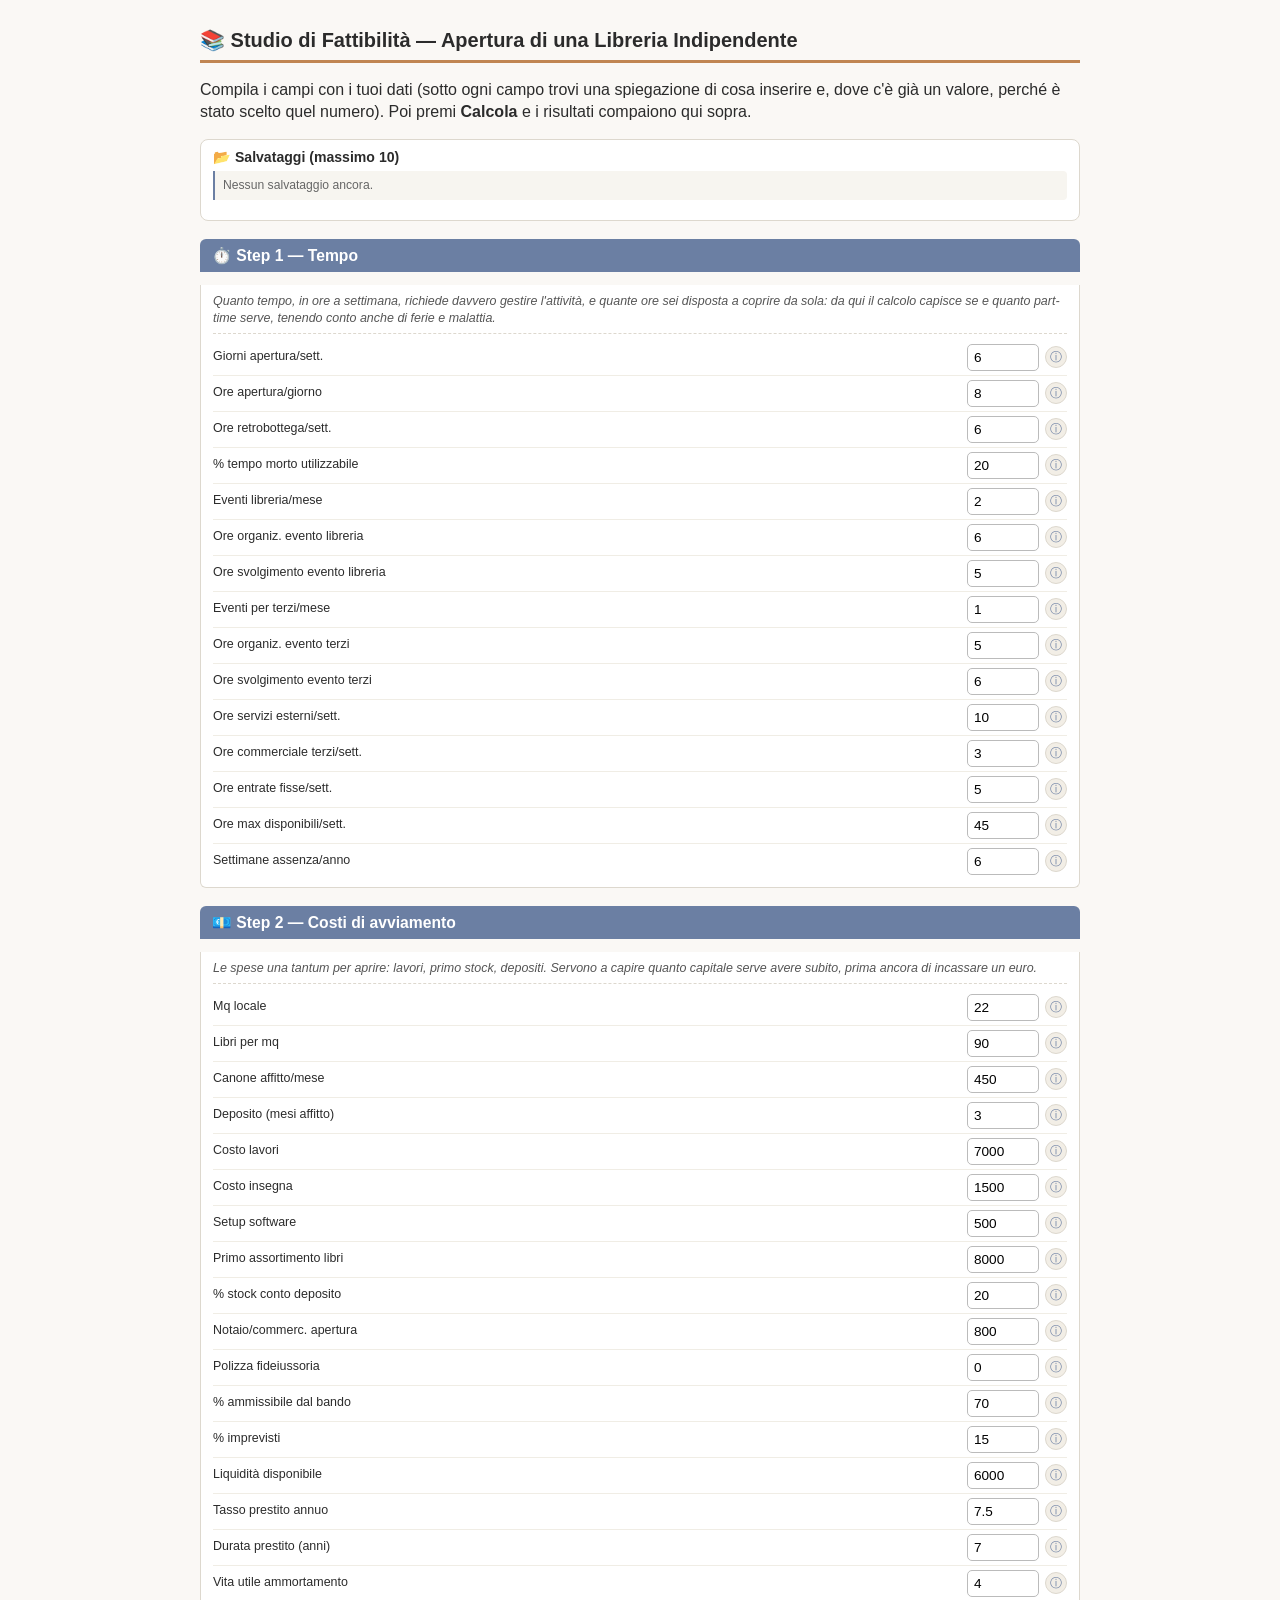
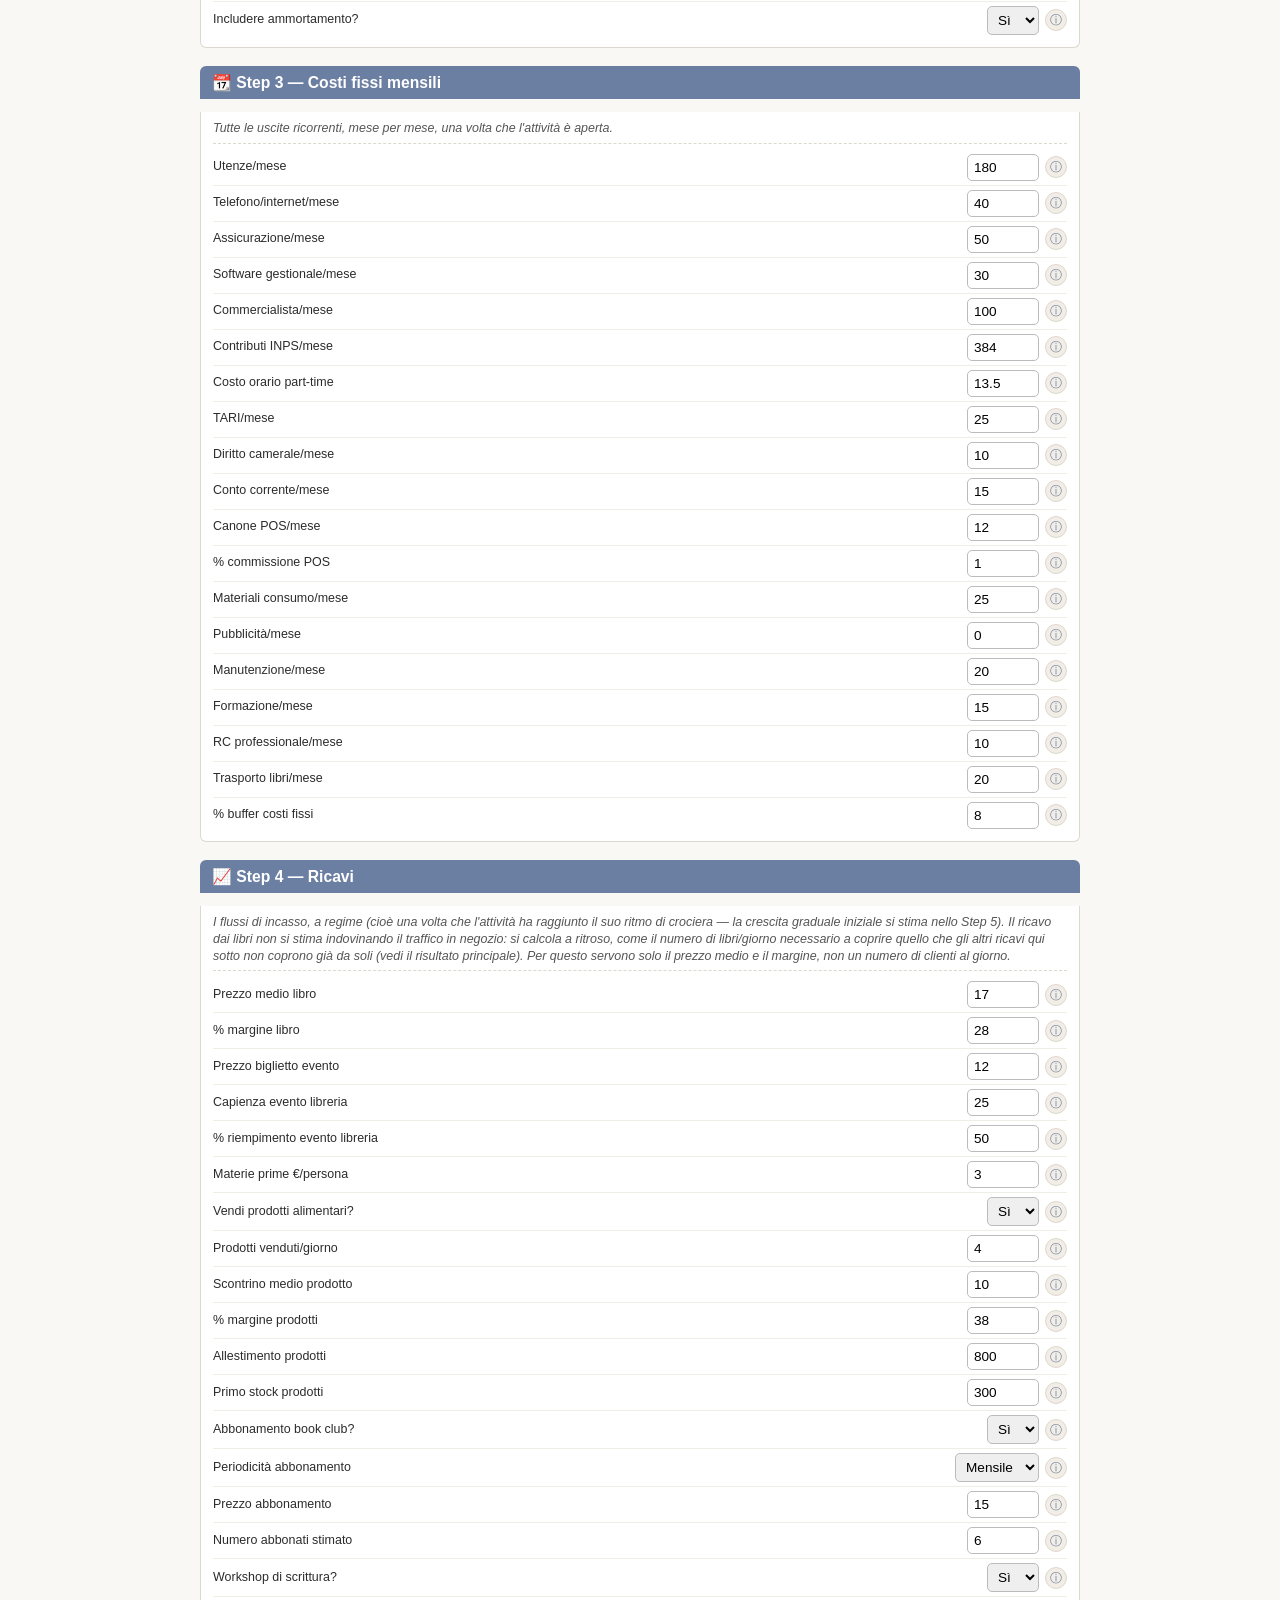
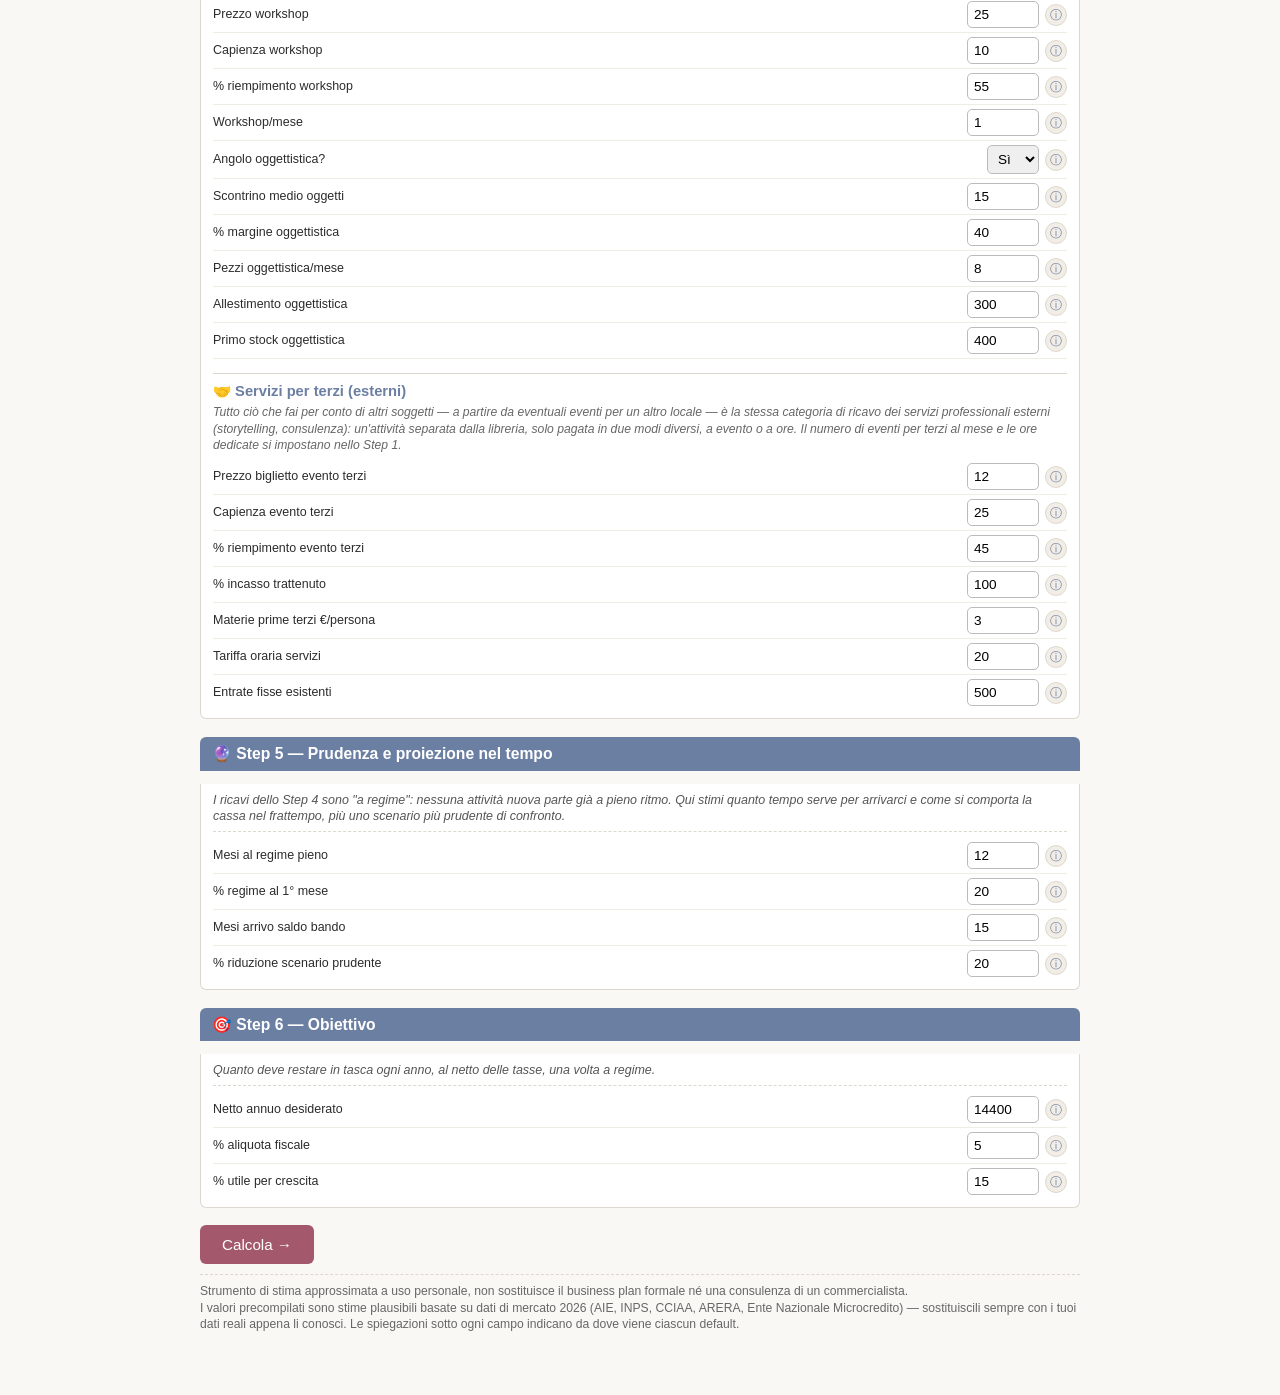
==== commit 9acc77b4: "up8" ====
--- a/studio/sff.html
+++ b/studio/sff.html
@@ -13,80 +13,87 @@
   body{
     font-family:'Georgia', 'Segoe UI', sans-serif;
     background:var(--bg); color:var(--testo);
-    max-width:900px; margin:0 auto; padding:24px 16px 80px;
-    line-height:1.5;
-  }
-  h1{font-size:1.6rem; border-bottom:3px solid var(--arancio); padding-bottom:10px;}
+    max-width:900px; margin:0 auto; padding:14px 10px 50px;
+    line-height:1.35;
+  }
+  h1{font-size:1.25rem; border-bottom:3px solid var(--arancio); padding-bottom:6px;}
   h2{
-    font-size:1.15rem; margin-top:36px; color:#fff;
-    background:var(--blu); padding:8px 14px; border-radius:6px 6px 0 0;
+    font-size:0.98rem; margin-top:18px; color:#fff;
+    background:var(--blu); padding:6px 12px; border-radius:6px 6px 0 0;
   }
   fieldset{
     border:1px solid var(--bordo); border-top:none; border-radius:0 0 6px 6px;
-    padding:16px; margin:0 0 4px 0; background:#fff;
+    padding:8px 12px; margin:0 0 3px 0; background:#fff;
   }
   legend{display:none;}
   .step-intro{
-    font-size:0.9rem; color:#555; margin:0 0 14px; padding-bottom:12px;
+    font-size:0.78rem; color:#555; margin:0 0 6px; padding-bottom:6px;
     border-bottom:1px dashed var(--bordo); font-style:italic;
   }
   .gruppo-titolo{
-    font-weight:bold; margin:26px 0 4px; color:var(--blu);
-    border-top:1px solid var(--bordo); padding-top:16px; font-size:1rem;
+    font-weight:bold; margin:14px 0 2px; color:var(--blu);
+    border-top:1px solid var(--bordo); padding-top:8px; font-size:0.92rem;
   }
   .gruppo-titolo:first-child{border-top:none; margin-top:0; padding-top:0;}
-  .gruppo-help{font-size:0.85rem; color:#666; margin:0 0 14px; font-style:italic;}
-  .campo{margin-bottom:16px;}
-  .campo-riga{display:flex; flex-wrap:wrap; align-items:center; gap:10px;}
-  label{flex:1 1 380px; font-size:0.94rem;}
-  .help{flex-basis:100%; font-size:0.82rem; color:#666; margin-top:3px; line-height:1.45;}
+  .gruppo-help{font-size:0.76rem; color:#666; margin:0 0 6px; font-style:italic;}
+  .campo{padding:4px 0; border-bottom:1px solid #F0EDE5;}
+  .campo:last-child{border-bottom:none;}
+  .campo-riga{display:flex; flex-wrap:nowrap; align-items:center; gap:6px;}
+  label{flex:1 1 auto; min-width:0; font-size:0.78rem; line-height:1.25;}
+  .help{font-size:0.76rem; color:#666; margin-top:4px; line-height:1.4; padding:6px 8px; background:#F7F5F0; border-left:2px solid var(--blu); border-radius:0 4px 4px 0;}
+  .info-btn{
+    flex:0 0 auto; width:22px; height:22px; padding:0; line-height:1;
+    border:1px solid var(--bordo); border-radius:50%; background:#F2EEE6;
+    color:var(--blu); font-size:0.78rem; cursor:pointer;
+  }
   input[type=number], select{
-    padding:7px 9px; border:1px solid #BBB; border-radius:5px; font-size:0.95rem;
-    width:150px;
-  }
+    padding:5px 6px; border:1px solid #BBB; border-radius:5px; font-size:0.85rem;
+    width:72px; flex:0 0 auto;
+  }
+  select{width:auto; max-width:110px;}
   .btn{
-    background:var(--rosso); color:#fff; border:none; padding:14px 28px;
-    font-size:1.05rem; border-radius:6px; cursor:pointer; margin-top:24px;
+    background:var(--rosso); color:#fff; border:none; padding:11px 22px;
+    font-size:0.95rem; border-radius:6px; cursor:pointer; margin-top:14px;
   }
   .btn:hover{opacity:0.9;}
   #risultati{
     background:#fff; border:2px solid var(--verde); border-radius:8px;
-    padding:20px 22px; margin-bottom:30px; display:none;
+    padding:12px 14px; margin-bottom:16px; display:none;
   }
   #risultati.negativo{border-color:var(--rosso);}
   .verdetto{
-    font-size:1.3rem; font-weight:bold; padding:12px; border-radius:6px; margin-bottom:16px;
+    font-size:1.05rem; font-weight:bold; padding:9px; border-radius:6px; margin-bottom:10px;
   }
   .verdetto.ok{background:#E5F0E6; color:#3A5C3D;}
   .verdetto.no{background:#F3E3E7; color:#7A3040;}
   /* Risultati come card, non tabelle: nessuna colonna larga, niente scorrimento
      orizzontale a nessuna larghezza di schermo. Ogni "riga" è un blocco; i valori
      al suo interno vanno a capo liberamente (flex-wrap) invece di essere allineati
-     in colonne fisse. */
-  .tabella{margin:10px 0 20px; display:flex; flex-direction:column; gap:8px;}
-  .riga{border:1px solid var(--bordo); border-radius:8px; padding:10px 14px; background:#fff;}
+     in colonne fisse. Compattato: meno margini/padding di una tabella tradizionale. */
+  .tabella{margin:6px 0 12px; display:flex; flex-direction:column; gap:4px;}
+  .riga{border:1px solid var(--bordo); border-radius:6px; padding:5px 9px; background:#fff;}
   .riga.sezione-titolo{background:#F2EEE6; border-color:var(--arancio);}
-  .riga-titolo{font-weight:600; margin-bottom:2px;}
+  .riga-titolo{font-weight:600; margin-bottom:1px; font-size:0.85rem;}
   .riga.sezione-titolo .riga-titolo{font-weight:700;}
-  .riga.riga-sub .riga-titolo{font-weight:500; color:#666; font-size:0.9rem;}
-  .riga-celle{display:flex; flex-wrap:wrap; gap:2px 22px; margin-top:2px;}
-  .cella{display:flex; gap:6px; align-items:baseline; font-size:0.9rem; max-width:100%;}
-  .cella .etichetta{color:#888; font-size:0.76rem; flex:0 0 auto;}
+  .riga.riga-sub .riga-titolo{font-weight:500; color:#666; font-size:0.82rem;}
+  .riga-celle{display:flex; flex-wrap:wrap; gap:1px 14px; margin-top:1px;}
+  .cella{display:flex; gap:4px; align-items:baseline; font-size:0.8rem; max-width:100%;}
+  .cella .etichetta{color:#888; font-size:0.7rem; flex:0 0 auto;}
   .cella .valore{font-variant-numeric:tabular-nums; font-weight:600; word-break:break-word;}
-  .nota{font-size:0.85rem; color:#666; margin-top:20px; border-top:1px dashed var(--bordo); padding-top:12px;}
-  h3.sub{background:none;color:inherit;padding:0;margin-top:28px;font-size:1.05rem;border-top:1px solid var(--bordo);padding-top:18px;}
+  .nota{font-size:0.76rem; color:#666; margin-top:10px; border-top:1px dashed var(--bordo); padding-top:8px;}
+  h3.sub{background:none;color:inherit;padding:0;margin-top:16px;font-size:0.92rem;border-top:1px solid var(--bordo);padding-top:10px;}
   h3.sub:first-of-type{border-top:none;margin-top:0;padding-top:0;}
   .cassa-ok{color:#3A5C3D;}
   .cassa-no{color:#7A3040;}
-  .salvataggi-box{background:#fff; border:1px solid var(--bordo); border-radius:8px; padding:14px 16px; margin-bottom:20px;}
-  .salvataggi-titolo{font-weight:600; margin:0 0 8px;}
-  .salvataggio-riga{display:flex; align-items:center; gap:10px; flex-wrap:wrap; padding:8px 0; border-bottom:1px dashed var(--bordo);}
+  .salvataggi-box{background:#fff; border:1px solid var(--bordo); border-radius:8px; padding:8px 12px; margin-bottom:10px;}
+  .salvataggi-titolo{font-weight:600; margin:0 0 4px; font-size:0.88rem;}
+  .salvataggio-riga{display:flex; align-items:center; gap:8px; flex-wrap:wrap; padding:5px 0; border-bottom:1px dashed var(--bordo);}
   .salvataggio-riga:last-child{border-bottom:none;}
-  .salvataggio-riga span{flex:1 1 auto; font-size:0.9rem;}
-  .btn-piccolo{padding:6px 12px; font-size:0.82rem; border-radius:5px; border:1px solid var(--bordo); background:#F2EEE6; cursor:pointer;}
+  .salvataggio-riga span{flex:1 1 auto; font-size:0.8rem;}
+  .btn-piccolo{padding:4px 9px; font-size:0.74rem; border-radius:5px; border:1px solid var(--bordo); background:#F2EEE6; cursor:pointer;}
   .btn-piccolo.btn-elimina{background:#F3E3E7; border-color:var(--rosso); color:var(--rosso);}
-  .salva-box{margin:20px 0; padding:16px; background:#fff; border:1px solid var(--bordo); border-radius:8px;}
-  #tokenBox{margin-top:10px;}
+  .salva-box{margin:10px 0; padding:10px 12px; background:#fff; border:1px solid var(--bordo); border-radius:8px;}
+  #tokenBox{margin-top:8px;}
   #tokenBox input[type=password]{width:100%; max-width:360px; display:block; margin-bottom:8px;}
   .btn-piccolo.btn-scarica{background:#E5F0E6; border-color:var(--verde); color:#3A5C3D;}
   #riepilogoDati{display:none;}
@@ -109,447 +116,8 @@
 </div>
 
 <div id="risultati"></div>
-<div id="riepilogoDati"></div>
-
-<form id="formFattibilita">
-
-<h2>⏱️ Step 1 — Tempo</h2>
-<fieldset>
-  <p class="step-intro">Quanto tempo, in ore a settimana, richiede davvero gestire l'attività, e quante ore sei disposta a coprire da sola: da qui il calcolo capisce se e quanto part-time serve, tenendo conto anche di ferie e malattia.</p>
-
-  <div class="campo">
-    <div class="campo-riga"><label>Giorni di apertura al pubblico a settimana</label><input type="number" step="0.5" id="giorni_apertura" value="6"></div>
-    <div class="help">Quanti giorni a settimana il negozio è aperto al pubblico (eventi esclusi). Default 6: chiuso solo un giorno a settimana, tipico per un'attività di paese.</div>
-  </div>
-  <div class="campo">
-    <div class="campo-riga"><label>Ore di apertura al giorno</label><input type="number" step="0.5" id="ore_apertura_giorno" value="8"></div>
-    <div class="help">Quante ore al giorno il negozio resta aperto (es. 9:00–13:00 e 15:00–19:00 = 8 ore). Default 8, orario standard di un negozio al dettaglio.</div>
-  </div>
-  <div class="campo">
-    <div class="campo-riga"><label>Ore/settimana per "dietro le quinte" (ordini, resi, social, magazzino)</label><input type="number" step="0.5" id="ore_retrobottega" value="6"></div>
-    <div class="help">Ore a settimana per attività che non vedono clienti: ordini ai distributori, gestione resi, social media, magazzino, contabilità di base. Default 6, stima prudente per una gestione solitaria. Non tutte richiedono per forza tempo dedicato a parte: vedi il campo "tempo morto" qui sotto.</div>
-  </div>
-  <div class="campo">
-    <div class="campo-riga"><label>% delle ore di apertura senza clienti, utilizzabile per amministrazione/organizzazione</label><input type="number" id="perc_tempo_morto_utilizzabile" value="20"></div>
-    <div class="help">In un negozio di paese non c'è sempre gente al banco: nei momenti morti si può lavorare su ordini, social, organizzazione eventi, invece che dedicarci tempo extra. Default 20% delle ore di apertura, stima prudente (es. su 48 ore di apertura a settimana, circa 9,6 ore utilizzabili). Questa quota viene sottratta dalle ore di amministrazione/organizzazione prima di calcolare quanto tempo dedicato serve davvero in più.</div>
-  </div>
-  <div class="campo">
-    <div class="campo-riga"><label>Eventi in libreria al mese</label><input type="number" step="0.5" id="eventi_libreria_mese" value="2"></div>
-    <div class="help">Eventi organizzati e gestiti interamente da te nel tuo locale (presentazioni, degustazioni, letture). Default 2, un ritmo sostenibile senza saturare il calendario. Non includere qui gli eventi organizzati per conto di un altro soggetto: quelli vanno nei campi "eventi per terzi" qui sotto, perché sono un'attività diversa.</div>
-  </div>
-  <div class="campo">
-    <div class="campo-riga"><label>Ore di organizzazione per evento in libreria, nei giorni precedenti (contatti, social, promozione)</label><input type="number" step="0.5" id="ore_organizzazione_evento_libreria" value="6"></div>
-    <div class="help">Ore di preparazione nei giorni prima dell'evento: si possono in gran parte fare al banco nei momenti morti (vedi campo tempo morto sopra), quindi entrano nel conteggio delle ore assorbibili in negozio invece che come tempo automaticamente extra. Default 6 ore: organizzare un evento richiede più tempo di quanto sembri (contatti con l'ospite, promozione, materiali, coordinamento).</div>
-  </div>
-  <div class="campo">
-    <div class="campo-riga"><label>Ore di svolgimento per evento in libreria (allestimento + evento + disallestimento)</label><input type="number" step="0.5" id="ore_svolgimento_evento_libreria" value="5"></div>
-    <div class="help">Ore del giorno stesso: allestimento prima, l'evento vero e proprio (es. una presentazione dalle 21 alle 23:30) e il disallestimento dopo. Richiedono presenza dedicata, non sono assorbibili nei momenti morti del banco. Default 5 ore (es. 1,5h allestimento + 2,5h evento + 1h disallestimento).</div>
-  </div>
-  <div class="campo">
-    <div class="campo-riga"><label>Eventi per terzi al mese (organizzati per conto di un altro soggetto)</label><input type="number" step="0.5" id="eventi_terzi_mese" value="1"></div>
-    <div class="help">Eventi organizzati per conto di un altro soggetto (es. un altro locale del territorio). Non sono eventi della libreria: sono a tutti gli effetti la prima forma dei servizi che offri ad altri, lo stesso "cassetto" della tariffa oraria di storytelling qui sotto, solo pagato a evento invece che a ore. Default 1 al mese.</div>
-  </div>
-  <div class="campo">
-    <div class="campo-riga"><label>Ore di organizzazione per evento per terzi, nei giorni precedenti</label><input type="number" step="0.5" id="ore_organizzazione_evento_terzi" value="5"></div>
-    <div class="help">Preparazione nei giorni prima di un evento per terzi. A differenza degli eventi in libreria, contano sempre come tempo dedicato extra, non assorbibile nei momenti morti del banco, perché riguardano il coordinamento con un soggetto esterno. Default 5 ore: il coordinamento con un altro soggetto richiede più tempo che organizzare in casa propria.</div>
-  </div>
-  <div class="campo">
-    <div class="campo-riga"><label>Ore di svolgimento per evento per terzi (allestimento + evento + disallestimento)</label><input type="number" step="0.5" id="ore_svolgimento_evento_terzi" value="6"></div>
-    <div class="help">Come per gli eventi in libreria, ma qui includi anche gli eventuali spostamenti verso l'altro locale. Default 6 ore.</div>
-  </div>
-  <div class="campo">
-    <div class="campo-riga"><label>Ore/settimana per la parte pratica dei servizi esterni (scrittura, storytelling, consulenza)</label><input type="number" step="0.5" id="ore_servizi_esterni" value="10"></div>
-    <div class="help">Ore a settimana dedicate al lavoro vero e proprio per gli altri servizi professionali esterni, al netto della parte commerciale (che si stima a parte qui sotto). Default 10, per lasciare comunque spazio alla libreria.</div>
-  </div>
-  <div class="campo">
-    <div class="campo-riga"><label>Ore/settimana per la parte commerciale (ricerca clienti, preventivi) di eventi e servizi per terzi</label><input type="number" step="0.5" id="ore_commerciale_terzi" value="3"></div>
-    <div class="help">Tempo dedicato a cercare clienti, rispondere a richieste, fare preventivi — comune sia agli eventi per terzi sia ai servizi orari. È lavoro vero, ma non genera direttamente ricavo. Default 3 ore/settimana.</div>
-  </div>
-  <div class="campo">
-    <div class="campo-riga"><label>Ore/settimana per mantenere le entrate fisse già esistenti</label><input type="number" step="0.5" id="ore_entrate_fisse_sett" value="5"></div>
-    <div class="help">Ore a settimana necessarie per erogare/mantenere le entrate fisse già esistenti indicate nello Step 4 (es. clienti o collaborazioni preesistenti). Anche se sono ricavi già acquisiti, non sono gratuite in termini di tempo: contano comunque nel totale delle ore da coprire. Default 5 ore/settimana.</div>
-  </div>
-  <div class="campo">
-    <div class="campo-riga"><label>Ore/settimana massime che sei disposta a coprire</label><input type="number" step="0.5" id="ore_max_titolare_sett" value="45"></div>
-    <div class="help">Il numero massimo di ore a settimana che sei disposta a lavorare, tenendo conto di vita privata e salute. Da qui il calcolo capisce se puoi bastare da sola o se serve assumere un part-time — e in quel caso quante ore e quanto costa (vedi Step 3 per il costo orario). Default 45 (9 ore su 5 giorni), già oltre un tempo pieno standard.</div>
-  </div>
-  <div class="campo">
-    <div class="campo-riga"><label>Settimane di ferie/malattia stimate all'anno</label><input type="number" step="0.5" id="settimane_assenza_annue" value="6"></div>
-    <div class="help">Settimane l'anno in cui non sei al lavoro per ferie o malattia (stima prudente: 4 settimane di ferie + circa 2 di malattia/imprevisti). Durante queste settimane qualcuno deve comunque coprire il negozio: il calcolo aggiunge il relativo costo di copertura nei risultati. Default 6 settimane/anno.</div>
-  </div>
-</fieldset>
-
-<h2>💶 Step 2 — Costi di avviamento</h2>
-<fieldset>
-  <p class="step-intro">Le spese una tantum per aprire: lavori, primo stock, depositi. Servono a capire quanto capitale serve avere subito, prima ancora di incassare un euro.</p>
-
-  <div class="campo">
-    <div class="campo-riga"><label>Mq del locale</label><input type="number" id="mq_locale" value="22"></div>
-    <div class="help">Metratura del locale in metri quadri. Serve come riferimento per calibrare canone, utenze, costo lavori e TARI qui sotto, e per la capacità stimata di libri più avanti — non ricalcola nulla in automatico, inserisci i tuoi valori reali in ciascun campo.</div>
-  </div>
-  <div class="campo">
-    <div class="campo-riga"><label>Libri per mq stimati (densità di scaffalatura + spazio)</label><input type="number" id="libri_per_mq" value="90"></div>
-    <div class="help">Quanti libri stanno mediamente per mq, contando scaffalature a muro, banco, passaggio clienti e un'eventuale area eventi. Una libreria fittissima di soli scaffali può superare i 200 libri/mq, ma per un negozio vivibile con spazio browsing ed eventi 80-100 libri/mq è più realistico. Default 90: nei risultati (Capitale iniziale) confrontiamo la capacità così stimata con il primo assortimento di libri.</div>
-  </div>
-  <div class="campo">
-    <div class="campo-riga"><label>Canone di affitto mensile (€)</label><input type="number" id="canone_mensile" value="450"></div>
-    <div class="help">Affitto mensile del locale. Default 450€ (~20€/mq per 22 mq), stima prudente (fascia alta) per un piccolo locale commerciale in un paese o cittadina di provincia, 2026 — sostituiscilo col canone reale appena lo conosci.</div>
-  </div>
-  <div class="campo">
-    <div class="campo-riga"><label>Deposito cauzionale (mesi di affitto)</label><input type="number" id="deposito_mesi" value="3"></div>
-    <div class="help">Quante mensilità di affitto vengono richieste come cauzione alla firma del contratto. Default 3, la prassi più comune in Italia.</div>
-  </div>
-  <div class="campo">
-    <div class="campo-riga"><label>Costo lavori/allestimento (€)</label><input type="number" id="costo_lavori" value="7000"></div>
-    <div class="help">Ristrutturazione e allestimento del locale (imbiancatura, scaffalature, impianti). Default 7.000€ (~318€/mq per 22 mq), stima prudente per un locale già agibile che richiede solo allestimento, non ristrutturazione pesante — con margine per imprevisti tipici dei lavori.</div>
-  </div>
-  <div class="campo">
-    <div class="campo-riga"><label>Costo insegna e immagine coordinata (€)</label><input type="number" id="costo_insegna" value="1500"></div>
-    <div class="help">Insegna esterna, logo, biglietti da visita, cartellonistica. Default 1.500€ — non dipende dai mq del locale, quindi non si aggiorna in automatico.</div>
-  </div>
-  <div class="campo">
-    <div class="campo-riga"><label>Costo setup software gestionale (€)</label><input type="number" id="costo_software_setup" value="500"></div>
-    <div class="help">Costo una tantum per attivare il gestionale di cassa/magazzino (licenza iniziale, configurazione). Il canone mensile successivo va indicato nello Step 3. Default 500€.</div>
-  </div>
-  <div class="campo">
-    <div class="campo-riga"><label>Costo primo assortimento libri (€)</label><input type="number" id="costo_stock_iniziale" value="8000"></div>
-    <div class="help">Valore del primo assortimento di libri da acquistare per riempire gli scaffali. Default 8.000€: una stima prudente per una libreria di piccole dimensioni (indicativamente 500-600 titoli a prezzo scontato dal distributore). Nei risultati confrontiamo questo valore con la capacità stimata del locale.</div>
-  </div>
-  <div class="campo">
-    <div class="campo-riga"><label>% dello stock in conto deposito (non acquistato subito)</label><input type="number" id="perc_conto_deposito" value="20"></div>
-    <div class="help">Percentuale del valore dello stock che i distributori/editori concedono in conto deposito (pagata solo quando venduta o restituita, non subito). Default 20%, stima prudente: molti grandi distributori non lo concedono affatto a librerie nuove senza storico, è più facile ottenerlo da piccoli editori indipendenti.</div>
-  </div>
-  <div class="campo">
-    <div class="campo-riga"><label>Spese notarili/commercialista per l'apertura (€)</label><input type="number" id="costo_notaio_comm" value="800"></div>
-    <div class="help">Spese una tantum per l'apertura della partita IVA e l'assistenza del commercialista nella fase di avvio (non l'onorario ricorrente, quello va nello Step 3). Default 800€.</div>
-  </div>
-  <div class="campo">
-    <div class="campo-riga"><label>Costo polizza fideiussoria per anticipo bando (€, 0 se non richiesta)</label><input type="number" id="costo_polizza" value="0"></div>
-    <div class="help">Costo della polizza fideiussoria bancaria/assicurativa necessaria per chiedere un anticipo sul contributo del bando. Lascia 0 se non la richiedi (il contributo arriverà solo a saldo lavori, come indicato più sotto nella nota sui risultati).</div>
-  </div>
-  <div class="campo">
-    <div class="campo-riga"><label>% delle spese di avviamento ammissibili dal bando</label><input type="number" id="perc_ammissibile_bando" value="70"></div>
-    <div class="help">Percentuale delle spese di avviamento che rientrano tra le voci ammissibili dal bando MiC "Librerie Under 35" (alcune spese amministrative sono tipicamente escluse). Default 70%, stima prudente — verificare l'elenco voci ammissibili nel bando ufficiale, che potrebbe coprirne di più o di meno.</div>
-  </div>
-  <div class="campo">
-    <div class="campo-riga"><label>% imprevisti da aggiungere</label><input type="number" id="perc_imprevisti" value="15"></div>
-    <div class="help">Margine di sicurezza da aggiungere ai costi di avviamento per coprire spese non previste. Default 15%, prudente per una prima apertura dove è facile sottostimare qualche voce.</div>
-  </div>
-  <div class="campo">
-    <div class="campo-riga"><label>Liquidità propria disponibile oggi (€)</label><input type="number" id="liquidita_disponibile" value="6000"></div>
-    <div class="help">Quanto capitale proprio hai già disponibile oggi da investire nell'apertura, senza ricorrere a prestiti.</div>
-  </div>
-  <div class="campo">
-    <div class="campo-riga"><label>Tasso di interesse annuo del prestito/microcredito per coprire l'eventuale gap (%)</label><input type="number" step="0.1" id="tasso_prestito" value="7.5"></div>
-    <div class="help">Tasso annuo di un prestito personale o microcredito per coprire l'eventuale differenza tra capitale necessario e liquidità disponibile. Default 7,5%, stima prudente (fascia alta) rispetto ai tassi di microcredito dell'Ente Nazionale per il Microcredito nel 2026.</div>
-  </div>
-  <div class="campo">
-    <div class="campo-riga"><label>Durata del prestito (anni)</label><input type="number" id="durata_prestito" value="7"></div>
-    <div class="help">Durata del prestito in anni. Default 7, tipico per un microcredito d'impresa.</div>
-  </div>
-  <div class="campo">
-    <div class="campo-riga"><label>Vita utile stimata di lavori/insegna/software, per l'ammortamento (anni)</label><input type="number" id="vita_utile_anni" value="4"></div>
-    <div class="help">Dopo quanti anni pensi di dover rifare lavori, insegna e software. Serve solo a calcolare l'ammortamento prudenziale sotto, non è una spesa di cassa reale. Default 4 anni, prudente (più corto = quota mensile più alta accantonata).</div>
-  </div>
-  <div class="campo">
-    <div class="campo-riga"><label>Includere l'ammortamento nel calcolo di sostenibilità (test più prudente)?</label>
-      <select id="includi_ammortamento"><option value="si" selected>Sì</option><option value="no">No</option></select>
-    </div>
-    <div class="help">Se "Sì", il calcolo finale include anche una quota mensile accantonata per rifare lavori/insegna/software tra qualche anno — un test più prudente. Nel regime forfettario non è fiscalmente obbligatorio, ma è buona pratica gestionale tenerne conto.</div>
-  </div>
-</fieldset>
-
-<h2>📆 Step 3 — Costi fissi mensili</h2>
-<fieldset>
-  <p class="step-intro">Tutte le uscite ricorrenti, mese per mese, una volta che l'attività è aperta.</p>
-
-  <div class="campo">
-    <div class="campo-riga"><label>Utenze mensili (€)</label><input type="number" id="utenze_mensili" value="180"></div>
-    <div class="help">Luce, gas/riscaldamento, acqua. Default 180€/mese (~8€/mq per 22 mq), stima prudente (fascia alta), soprattutto per i mesi invernali di riscaldamento.</div>
-  </div>
-  <div class="campo">
-    <div class="campo-riga"><label>Internet/telefono mensile (€)</label><input type="number" id="telefono_mensile" value="40"></div>
-    <div class="help">Linea internet e telefono fisso/mobile dell'attività. Default 40€/mese.</div>
-  </div>
-  <div class="campo">
-    <div class="campo-riga"><label>Assicurazione mensile (se annua, dividi per 12) (€)</label><input type="number" id="assicurazione_mensile" value="50"></div>
-    <div class="help">Polizza assicurativa dell'attività (RC, incendio, furto). Se la paghi annualmente, dividi il totale per 12. Default 50€/mese.</div>
-  </div>
-  <div class="campo">
-    <div class="campo-riga"><label>Software gestionale in abbonamento, mensile (€)</label><input type="number" id="software_abbon" value="30"></div>
-    <div class="help">Canone mensile del gestionale di cassa/magazzino (non il setup iniziale, quello è nello Step 2). Default 30€/mese.</div>
-  </div>
-  <div class="campo">
-    <div class="campo-riga"><label>Commercialista, mensile o forfait/12 (€)</label><input type="number" id="commercialista_mens" value="100"></div>
-    <div class="help">Onorario ricorrente del commercialista (tenuta contabilità, dichiarazioni). Se paghi un forfait annuo, dividilo per 12. Default 100€/mese.</div>
-  </div>
-  <div class="campo">
-    <div class="campo-riga"><label>Contributi INPS mensili stimati (€)</label><input type="number" id="contributi_inps" value="384"></div>
-    <div class="help">Contributi previdenziali INPS mensili in regime forfettario. Default 384€/mese, basato sulla circolare INPS 14/2026 per la gestione commercianti (importo minimo dovuto indipendentemente dal reddito nei primi anni) — verificare l'importo aggiornato con il proprio commercialista.</div>
-  </div>
-  <div class="campo">
-    <div class="campo-riga"><label>Costo orario part-time (stipendio + contributi a carico azienda) (€)</label><input type="number" step="0.5" id="costo_orario_parttime" value="13.5"></div>
-    <div class="help">Costo orario lordo per l'azienda (stipendio + contributi INPS/INAIL a carico del datore) di un part-time livello commesso, CCNL Commercio. Stima prudente 13,5€/h per il 2026 — verificare col commercialista in base al livello di inquadramento e a eventuali sgravi per assunzioni under 35 o nuove attività. Le ore da coprire e il relativo costo mensile vengono calcolati in automatico nei risultati (Step 1: Tempo), non vanno inserite qui.</div>
-  </div>
-  <div class="campo">
-    <div class="campo-riga"><label>TARI mensile equivalente (tassa rifiuti attività commerciale) (€)</label><input type="number" id="tari_mensile" value="25"></div>
-    <div class="help">Tassa rifiuti per attività commerciale, equivalente mensile. Default 25€/mese (~1,1€/mq per 22 mq), stima prudente (fascia alta) da tariffe ARERA/comunali per piccoli esercizi: la TARI è calcolata dal comune proprio sui mq, quindi varia molto da comune a comune.</div>
-  </div>
-  <div class="campo">
-    <div class="campo-riga"><label>Diritto camerale CCIAA, mensile equivalente (annuo ~120€) (€)</label><input type="number" id="diritto_camerale_mensile" value="10"></div>
-    <div class="help">Diritto camerale annuale CCIAA diviso per 12. Default 10€/mese (~120€/anno), importo standard per micro-imprese.</div>
-  </div>
-  <div class="campo">
-    <div class="campo-riga"><label>Canone conto corrente business, mensile (€)</label><input type="number" id="canone_conto_mensile" value="15"></div>
-    <div class="help">Canone mensile di un conto corrente dedicato all'attività. Default 15€/mese.</div>
-  </div>
-  <div class="campo">
-    <div class="campo-riga"><label>Canone mensile POS/pagamenti elettronici (€)</label><input type="number" id="canone_pos_mensile" value="12"></div>
-    <div class="help">Canone fisso mensile per il noleggio/gestione del terminale POS. Default 12€/mese.</div>
-  </div>
-  <div class="campo">
-    <div class="campo-riga"><label>Commissione % media sui pagamenti con carta/POS</label><input type="number" step="0.1" id="commissione_pos_perc" value="1"></div>
-    <div class="help">Percentuale trattenuta dal gestore POS su ogni pagamento con carta. Default 1%, in linea con le commissioni medie per micro-esercenti rilevate dal Politecnico di Milano nel 2026.</div>
-  </div>
-  <div class="campo">
-    <div class="campo-riga"><label>Materiali di consumo mensili (sacchetti, scontrini, imballaggi) (€)</label><input type="number" id="materiali_consumo_mensile" value="25"></div>
-    <div class="help">Sacchetti, scontrini, imballaggi e piccoli materiali di consumo per la vendita. Default 25€/mese.</div>
-  </div>
-  <div class="campo">
-    <div class="campo-riga"><label>Pubblicità/marketing a pagamento, mensile (0 se solo organico) (€)</label><input type="number" id="pubblicita_mensile" value="0"></div>
-    <div class="help">Spesa mensile in pubblicità a pagamento (social ads, volantini stampati). Lascia 0 se conti solo su promozione organica/passaparola.</div>
-  </div>
-  <div class="campo">
-    <div class="campo-riga"><label>Manutenzione e piccole riparazioni, mensile (€)</label><input type="number" id="manutenzione_mensile" value="20"></div>
-    <div class="help">Piccole manutenzioni e riparazioni (scaffalature, impianti, attrezzature). Default 20€/mese: una voce piccola ma spesso dimenticata nei preventivi iniziali.</div>
-  </div>
-  <div class="campo">
-    <div class="campo-riga"><label>Formazione/aggiornamento professionale, mensile (€)</label><input type="number" id="formazione_mensile" value="15"></div>
-    <div class="help">Corsi, fiere di settore, aggiornamento professionale (es. corsi di libreria, fiere del libro). Default 15€/mese (~180€/anno).</div>
-  </div>
-  <div class="campo">
-    <div class="campo-riga"><label>RC professionale per gli eventi, mensile (€)</label><input type="number" id="rc_professionale_mensile" value="10"></div>
-    <div class="help">Assicurazione di responsabilità civile per gli eventi in negozio (es. in caso di infortunio di un partecipante). Default 10€/mese, stima orientativa — verificare con un broker assicurativo.</div>
-  </div>
-  <div class="campo">
-    <div class="campo-riga"><label>Trasporto/consegna libri, mensile (€)</label><input type="number" id="trasporto_libri_mensile" value="20"></div>
-    <div class="help">Corriere/trasporto per la consegna dei libri dai distributori e per gli eventuali resi. Default 20€/mese.</div>
-  </div>
-  <div class="campo">
-    <div class="campo-riga"><label>Buffer imprevisti sui costi fissi mensili (%)</label><input type="number" step="0.5" id="buffer_costi_fissi_perc" value="8"></div>
-    <div class="help">Margine di sicurezza sui costi fissi mensili ricorrenti, per coprire piccole spese non previste in questa lista. Default 8%, prudente pur restando più basso del 15% dei costi di avviamento perché qui le voci sono già più dettagliate.</div>
-  </div>
-</fieldset>
-
-<h2>📈 Step 4 — Ricavi</h2>
-<fieldset>
-  <p class="step-intro">I flussi di incasso, a regime (cioè una volta che l'attività ha raggiunto il suo ritmo di crociera — la crescita graduale iniziale si stima nello Step 5). Il ricavo dai libri non si stima indovinando il traffico in negozio: si calcola a ritroso, come il numero di libri/giorno necessario a coprire quello che gli altri ricavi qui sotto non coprono già da soli (vedi il risultato principale). Per questo servono solo il prezzo medio e il margine, non un numero di clienti al giorno.</p>
-
-  <div class="campo">
-    <div class="campo-riga"><label>Prezzo medio di copertina di un libro (€)</label><input type="number" step="0.5" id="prezzo_medio_libro" value="17"></div>
-    <div class="help">Prezzo di copertina medio dei libri venduti. Default 17€, prezzo medio di mercato per narrativa/saggistica secondo i dati AIE (Associazione Italiana Editori) 2026.</div>
-  </div>
-  <div class="campo">
-    <div class="campo-riga"><label>Margine % trattenuto sul prezzo di copertina</label><input type="number" id="margine_libro_perc" value="28"></div>
-    <div class="help">Percentuale del prezzo di copertina che resta al libraio dopo aver pagato il distributore/editore. Default 28%, stima prudente (fascia bassa: il margine medio per librerie indipendenti in Italia va dal 25% al 32% circa, l'editore trattiene il resto). Insieme al prezzo sopra, determina quanti euro rende ogni libro venduto — la base per convertire il fabbisogno in "libri/giorno" nel risultato.</div>
-  </div>
-
-  <div class="campo">
-    <div class="campo-riga"><label>Prezzo medio biglietto/evento in libreria (€)</label><input type="number" step="0.5" id="prezzo_evento_libreria" value="12"></div>
-    <div class="help">Prezzo medio del biglietto per un evento a pagamento organizzato nel tuo locale (degustazione, presentazione con consumazione). Default 12€.</div>
-  </div>
-  <div class="campo">
-    <div class="campo-riga"><label>Capienza media di un evento in libreria (persone)</label><input type="number" id="capienza_evento_libreria" value="25"></div>
-    <div class="help">Numero massimo di posti disponibili nel tuo spazio. Il ricavo da biglietti userà il tasso di riempimento qui sotto, non questo numero al 100% — ma il costo delle materie prime sì (vedi campo dedicato), perché in genere si prepara per il pieno.</div>
-  </div>
-  <div class="campo">
-    <div class="campo-riga"><label>Tasso di riempimento medio eventi in libreria (% della capienza)</label><input type="number" id="tasso_riempimento_evento_libreria" value="50"></div>
-    <div class="help">Percentuale media dei posti effettivamente occupati a evento, sul totale della capienza indicata sopra. Default 50%, stima prudente: assumere sempre il tutto esaurito è la causa più comune di stime di ricavo troppo ottimistiche.</div>
-  </div>
-  <div class="campo">
-    <div class="campo-riga"><label>Costo materie prime a persona, evento/degustazione in libreria (€/persona)</label><input type="number" step="0.5" id="materie_prime_pp_evento_libreria" value="3"></div>
-    <div class="help">Costo di ingredienti/materie prime a persona, non il totale: nel calcolo viene moltiplicato per la capienza massima indicata sopra (non per i partecipanti attesi), perché in genere si prepara per il pieno anche se poi non tutti i posti vengono venduti. Default 3€/persona, stima prudente.</div>
-  </div>
-
-  <div class="campo">
-    <div class="campo-riga">
-      <label>Vendere prodotti alimentari da subito?</label>
-      <select id="vendi_prodotti"><option value="si">Sì</option><option value="no">No</option></select>
-    </div>
-    <div class="help">Indica se venderai anche prodotti alimentari fin dall'apertura (es. in collaborazione con un forno o produttore locale).</div>
-  </div>
-  <div class="campo">
-    <div class="campo-riga"><label>Quanti prodotti alimentari venduti al giorno</label><input type="number" step="0.5" id="prodotti_al_giorno" value="4"></div>
-    <div class="help">Quanti prodotti alimentari vendi in media al giorno. Default 4: in una libreria a tema food tendono a essere presi insieme al libro come idea regalo, non solo come acquisto a sé.</div>
-  </div>
-  <div class="campo">
-    <div class="campo-riga"><label>Scontrino medio prodotto alimentare (€)</label><input type="number" step="0.5" id="scontrino_prodotto" value="10"></div>
-    <div class="help">Prezzo medio di vendita di un prodotto alimentare. Default 10€.</div>
-  </div>
-  <div class="campo">
-    <div class="campo-riga"><label>Margine % medio sui prodotti alimentari</label><input type="number" id="margine_prodotto_perc" value="38"></div>
-    <div class="help">Percentuale del prezzo di vendita che resta a te dopo il costo delle materie prime/fornitura corrente. Default 38%, stima prudente (fascia bassa) per prodotti food con filiera corta.</div>
-  </div>
-  <div class="campo">
-    <div class="campo-riga"><label>Costo allestimento/attrezzature per prodotti alimentari (€)</label><input type="number" id="costo_allestimento_prodotti" value="800"></div>
-    <div class="help">Attrezzature dedicate: vetrina, frigo/espositore, scaffale specifico. Costo una tantum, incluso nel capitale di avviamento (Step 2), non nel margine mensile sopra. Default 800€. Metti 0 se non vendi prodotti alimentari o non serve attrezzatura dedicata.</div>
-  </div>
-  <div class="campo">
-    <div class="campo-riga"><label>Costo primo stock prodotti alimentari (€)</label><input type="number" id="costo_stock_prodotti" value="300"></div>
-    <div class="help">Capitale per il primo carico di prodotti alimentari. A differenza dei libri il riassortimento è continuo e i margini correnti lo coprono già: questa voce è solo l'investimento iniziale, una tantum, incluso nel capitale di avviamento. Default 300€.</div>
-  </div>
-
-  <div class="campo">
-    <div class="campo-riga">
-      <label>Attivare l'abbonamento book club da subito?</label>
-      <select id="attiva_abbonamento"><option value="si">Sì</option><option value="no">No</option></select>
-    </div>
-    <div class="help">Indica se lancerai un abbonamento book club fin dall'apertura.</div>
-  </div>
-  <div class="campo">
-    <div class="campo-riga"><label>Periodicità abbonamento</label>
-      <select id="periodicita_abbon"><option value="mensile">Mensile</option><option value="annuale">Annuale</option></select>
-    </div>
-    <div class="help">Se l'abbonamento si paga ogni mese o una volta l'anno.</div>
-  </div>
-  <div class="campo">
-    <div class="campo-riga"><label>Prezzo abbonamento (€, secondo periodicità)</label><input type="number" step="0.5" id="prezzo_abbonamento" value="15"></div>
-    <div class="help">Prezzo dell'abbonamento secondo la periodicità scelta sopra (es. 15€/mese oppure 150€/anno).</div>
-  </div>
-  <div class="campo">
-    <div class="campo-riga"><label>Numero abbonati stimato nei primi mesi</label><input type="number" id="numero_abbonati" value="6"></div>
-    <div class="help">Quanti abbonati prevedi nei primi mesi. Default 6, stima prudente per una community locale appena avviata, prima ancora che si sia diffusa la conoscenza dell'iniziativa.</div>
-  </div>
-
-  <div class="campo">
-    <div class="campo-riga">
-      <label>Includere i workshop di scrittura come flusso separato?</label>
-      <select id="attiva_workshop"><option value="si">Sì</option><option value="no">No</option></select>
-    </div>
-    <div class="help">Indica se organizzerai workshop di scrittura come flusso di ricavo separato dagli altri eventi.</div>
-  </div>
-  <div class="campo">
-    <div class="campo-riga"><label>Prezzo a partecipante workshop (€)</label><input type="number" step="0.5" id="prezzo_workshop" value="25"></div>
-    <div class="help">Prezzo a partecipante per un workshop.</div>
-  </div>
-  <div class="campo">
-    <div class="campo-riga"><label>Capienza media workshop (persone)</label><input type="number" id="capienza_workshop" value="10"></div>
-    <div class="help">Numero massimo di partecipanti per workshop. Anche qui il ricavo reale userà il tasso di riempimento qui sotto.</div>
-  </div>
-  <div class="campo">
-    <div class="campo-riga"><label>Tasso di riempimento medio workshop (% della capienza)</label><input type="number" id="tasso_riempimento_workshop" value="55"></div>
-    <div class="help">Percentuale media dei posti occupati sul totale della capienza indicata sopra. Default 55%, stima prudente pur restando più alto degli eventi generici perché un workshop a pagamento tende ad attrarre partecipanti già motivati.</div>
-  </div>
-  <div class="campo">
-    <div class="campo-riga"><label>Workshop al mese</label><input type="number" step="0.5" id="workshop_al_mese" value="1"></div>
-    <div class="help">Quanti workshop organizzi al mese in media.</div>
-  </div>
-
-  <div class="campo">
-    <div class="campo-riga">
-      <label>Includere un angolo oggettistica/cartoleria a tema?</label>
-      <select id="attiva_oggettistica"><option value="si">Sì</option><option value="no">No</option></select>
-    </div>
-    <div class="help">Indica se includerai un angolo di oggettistica/cartoleria a tema libreria.</div>
-  </div>
-  <div class="campo">
-    <div class="campo-riga"><label>Scontrino medio oggettistica (€)</label><input type="number" step="0.5" id="scontrino_oggetti" value="15"></div>
-    <div class="help">Prezzo medio di vendita di un pezzo di oggettistica.</div>
-  </div>
-  <div class="campo">
-    <div class="campo-riga"><label>Margine % oggettistica</label><input type="number" id="margine_oggetti_perc" value="40"></div>
-    <div class="help">Percentuale del prezzo di vendita che resta a te. Default 40%, stima prudente (fascia bassa) per oggettistica/cartoleria.</div>
-  </div>
-  <div class="campo">
-    <div class="campo-riga"><label>Pezzi di oggettistica venduti al mese</label><input type="number" id="oggetti_al_mese" value="8"></div>
-    <div class="help">Quanti pezzi di oggettistica vendi in media al mese. Default 8: come i prodotti alimentari, tende a essere comprata insieme al libro come complemento del regalo, non solo come acquisto a sé.</div>
-  </div>
-  <div class="campo">
-    <div class="campo-riga"><label>Costo allestimento/scaffale oggettistica (€)</label><input type="number" id="costo_allestimento_oggettistica" value="300"></div>
-    <div class="help">Espositore/scaffale dedicato all'angolo oggettistica. Costo una tantum, incluso nel capitale di avviamento (Step 2). Default 300€. Metti 0 se non serve attrezzatura dedicata.</div>
-  </div>
-  <div class="campo">
-    <div class="campo-riga"><label>Costo primo stock oggettistica (€)</label><input type="number" id="costo_stock_oggettistica" value="400"></div>
-    <div class="help">Capitale per il primo carico di oggettistica/cartoleria. Costo una tantum, incluso nel capitale di avviamento. Default 400€.</div>
-  </div>
-
-  <p class="gruppo-titolo">🤝 Servizi per terzi (esterni)</p>
-  <p class="gruppo-help">Tutto ciò che fai per conto di altri soggetti — a partire da eventuali eventi per un altro locale — è la stessa categoria di ricavo dei servizi professionali esterni (storytelling, consulenza): un'attività separata dalla libreria, solo pagata in due modi diversi, a evento o a ore. Il numero di eventi per terzi al mese e le ore dedicate si impostano nello Step 1.</p>
-
-  <div class="campo">
-    <div class="campo-riga"><label>Prezzo medio biglietto/evento per terzi (€)</label><input type="number" step="0.5" id="prezzo_evento_terzi" value="12"></div>
-    <div class="help">Prezzo medio del biglietto per un evento organizzato per un altro soggetto. Default 12€.</div>
-  </div>
-  <div class="campo">
-    <div class="campo-riga"><label>Capienza media di un evento per terzi (persone)</label><input type="number" id="capienza_evento_terzi" value="25"></div>
-    <div class="help">Numero massimo di posti disponibili nello spazio dell'altro soggetto. Il ricavo da biglietti userà il tasso di riempimento qui sotto, ma il costo delle materie prime userà questo numero pieno (vedi campo dedicato).</div>
-  </div>
-  <div class="campo">
-    <div class="campo-riga"><label>Tasso di riempimento medio eventi per terzi (% della capienza)</label><input type="number" id="tasso_riempimento_evento_terzi" value="45"></div>
-    <div class="help">Percentuale media dei posti occupati. Default 45%, stima prudente: leggermente più bassa degli eventi in libreria perché il pubblico dell'altro soggetto potrebbe conoscere meno la tua proposta.</div>
-  </div>
-  <div class="campo">
-    <div class="campo-riga"><label>% incasso che resta a te (se condiviso con l'altro soggetto)</label><input type="number" id="perc_trattenuta_terzi" value="100"></div>
-    <div class="help">Se l'incasso dell'evento è condiviso con l'altro soggetto, indica la percentuale che resta a te. Lascia 100 se l'intero incasso (al netto delle materie prime) resta a te.</div>
-  </div>
-  <div class="campo">
-    <div class="campo-riga"><label>Costo materie prime a persona, evento per terzi (€/persona)</label><input type="number" step="0.5" id="materie_prime_pp_evento_terzi" value="3"></div>
-    <div class="help">Come per gli eventi in libreria: costo a persona, moltiplicato per la capienza massima (non per i partecipanti attesi), se le materie prime sono a tuo carico. Default 3€/persona, stima prudente.</div>
-  </div>
-  <div class="campo">
-    <div class="campo-riga"><label>Tariffa oraria media servizi professionali esterni (€)</label><input type="number" step="0.5" id="tariffa_servizi_esterni" value="20"></div>
-    <div class="help">Tariffa oraria media applicata per la parte pratica degli altri servizi professionali esterni (storytelling, consulenza), calcolata sulle ore pratiche impostate nello Step 1. Default 20€/h, stima prudente per una tariffa iniziale prima di essersi fatti un nome.</div>
-  </div>
-  <div class="campo">
-    <div class="campo-riga"><label>Entrate fisse già esistenti al mese (€)</label><input type="number" id="entrate_fisse_esistenti" value="500"></div>
-    <div class="help">Entrate mensili che hai già oggi e che continueranno anche dopo l'apertura (es. clienti o collaborazioni preesistenti), indipendenti dalla nuova attività. Le ore necessarie per mantenerle si impostano nello Step 1 ("Ore/settimana per mantenere le entrate fisse già esistenti"): anche se il ricavo è già acquisito, richiede comunque del tempo.</div>
-  </div>
-</fieldset>
-
-<h2>🔮 Step 5 — Prudenza e proiezione nel tempo</h2>
-<fieldset>
-  <p class="step-intro">I ricavi dello Step 4 sono "a regime": nessuna attività nuova parte già a pieno ritmo. Qui stimi quanto tempo serve per arrivarci e come si comporta la cassa nel frattempo, più uno scenario più prudente di confronto.</p>
-
-  <div class="campo">
-    <div class="campo-riga"><label>Mesi per raggiungere il regime pieno di ricavi</label><input type="number" id="mesi_rampa" value="12"></div>
-    <div class="help">Quanti mesi dall'apertura ci vorranno per raggiungere i ricavi "a regime" stimati nello Step 4. Default 12 mesi, stima prudente: farsi conoscere in una piccola realtà locale richiede spesso più tempo del previsto.</div>
-  </div>
-  <div class="campo">
-    <div class="campo-riga"><label>% del regime già raggiunta al primo mese</label><input type="number" id="perc_ricavi_mese1" value="20"></div>
-    <div class="help">Percentuale del regime a pieno ritmo che pensi di raggiungere già nel primo mese di apertura, grazie all'effetto "novità" e all'inaugurazione. Default 20%, stima prudente.</div>
-  </div>
-  <div class="campo">
-    <div class="campo-riga"><label>Mesi dopo l'apertura in cui arriva il saldo del bando</label><input type="number" id="mesi_arrivo_bando" value="15"></div>
-    <div class="help">Il bando MiC rimborsa a saldo lavori ultimati e rendicontati, non in anticipo (salvo l'eventuale anticipo con fideiussione già considerato nello Step 2). Default 15 mesi, stima prudente: i tempi burocratici tendono a slittare rispetto alle previsioni — verifica i tempi effettivi nel bando ufficiale.</div>
-  </div>
-  <div class="campo">
-    <div class="campo-riga"><label>Riduzione ricavi per lo scenario prudente (%)</label><input type="number" id="buffer_ricavi_prudente_perc" value="20"></div>
-    <div class="help">Di quanto ridurre i ricavi stimati per costruire uno scenario prudente di confronto, e verificare se il piano regge anche se le cose vanno un po' peggio del previsto. Default 20%, margine comunemente usato nei business plan per questo tipo di test.</div>
-  </div>
-</fieldset>
-
-<h2>🎯 Step 6 — Obiettivo</h2>
-<fieldset>
-  <p class="step-intro">Quanto deve restare in tasca ogni anno, al netto delle tasse, una volta a regime.</p>
-
-  <div class="campo">
-    <div class="campo-riga"><label>Quanto portare a casa netto in un anno, a regime (€/anno)</label><input type="number" id="reddito_netto_annuo_target" value="14400"></div>
-    <div class="help">Quanto vuoi portare a casa pulito in un anno, in totale — non necessariamente distribuito uguale ogni mese (utile durante le feste, più magro d'estate, ecc.): l'importante è il totale annuo. Default 14.400€/anno, equivalente a una media di 1.200€/mese.</div>
-  </div>
-  <div class="campo">
-    <div class="campo-riga"><label>Aliquota fiscale media stimata sul reddito (%)</label><input type="number" step="0.5" id="aliquota_fiscale" value="5"></div>
-    <div class="help">Il netto che vuoi in tasca non è la cifra da coprire: su quell'utile si pagano le tasse (imposta sostitutiva nel regime forfettario). Il 5% è l'aliquota agevolata per le nuove attività nei primi 5 anni — da confermare col commercialista se rientri nei requisiti; l'aliquota ordinaria forfettario è 15%.</div>
-  </div>
-  <div class="campo">
-    <div class="campo-riga"><label>% di utile aggiuntivo da accantonare per la crescita, oltre al pareggio</label><input type="number" step="0.5" id="perc_utile_crescita" value="15"></div>
-    <div class="help">Il solo pareggio tiene in piedi l'attività, ma non lascia margine per farla crescere: rinnovare attrezzature prima che si rompano, aumentare lo stock, farsi un cuscinetto per i mesi peggiori, eventualmente espandersi. Questa percentuale si aggiunge al fabbisogno mensile per calcolare, nei risultati, un secondo target di vendita libri più alto di quello di semplice pareggio. Default 15% del fabbisogno mensile totale, una soglia comune per una piccola attività che vuole svilupparsi negli anni, non solo sopravvivere.</div>
-  </div>
-</fieldset>
-
-<button class="btn" type="submit">Calcola →</button>
-</form>
-
-<div class="salva-box">
+
+<div class="salva-box" id="salvaBoxContainer" style="display:none;">
   <button type="button" class="btn" id="btnSalva">💾 Salva questi dati online</button>
   <button type="button" class="btn-piccolo" id="btnDimentica" style="display:none; margin-left:10px; vertical-align:middle;">Dimentica il token salvato su questo telefono</button>
   <div id="tokenBox" style="display:none;">
@@ -577,6 +145,446 @@
   </div>
   <p id="statoSalvataggio" class="nota" style="display:none; margin-top:12px;"></p>
 </div>
+
+<div id="riepilogoDati"></div>
+
+<form id="formFattibilita">
+
+<h2>⏱️ Step 1 — Tempo</h2>
+<fieldset>
+  <p class="step-intro">Quanto tempo, in ore a settimana, richiede davvero gestire l'attività, e quante ore sei disposta a coprire da sola: da qui il calcolo capisce se e quanto part-time serve, tenendo conto anche di ferie e malattia.</p>
+
+  <div class="campo">
+    <div class="campo-riga"><label>Giorni apertura/sett.</label><input type="number" step="0.5" id="giorni_apertura" value="6"><button type="button" class="info-btn" aria-label="Informazioni">ⓘ</button></div>
+    <div class="help" hidden>Quanti giorni a settimana il negozio è aperto al pubblico (eventi esclusi). Default 6: chiuso solo un giorno a settimana, tipico per un'attività di paese.</div>
+  </div>
+  <div class="campo">
+    <div class="campo-riga"><label>Ore apertura/giorno</label><input type="number" step="0.5" id="ore_apertura_giorno" value="8"><button type="button" class="info-btn" aria-label="Informazioni">ⓘ</button></div>
+    <div class="help" hidden>Quante ore al giorno il negozio resta aperto (es. 9:00–13:00 e 15:00–19:00 = 8 ore). Default 8, orario standard di un negozio al dettaglio.</div>
+  </div>
+  <div class="campo">
+    <div class="campo-riga"><label>Ore retrobottega/sett.</label><input type="number" step="0.5" id="ore_retrobottega" value="6"><button type="button" class="info-btn" aria-label="Informazioni">ⓘ</button></div>
+    <div class="help" hidden>Ore a settimana per attività che non vedono clienti: ordini ai distributori, gestione resi, social media, magazzino, contabilità di base. Default 6, stima prudente per una gestione solitaria. Non tutte richiedono per forza tempo dedicato a parte: vedi il campo "tempo morto" qui sotto.</div>
+  </div>
+  <div class="campo">
+    <div class="campo-riga"><label>% tempo morto utilizzabile</label><input type="number" id="perc_tempo_morto_utilizzabile" value="20"><button type="button" class="info-btn" aria-label="Informazioni">ⓘ</button></div>
+    <div class="help" hidden>In un negozio di paese non c'è sempre gente al banco: nei momenti morti si può lavorare su ordini, social, organizzazione eventi, invece che dedicarci tempo extra. Default 20% delle ore di apertura, stima prudente (es. su 48 ore di apertura a settimana, circa 9,6 ore utilizzabili). Questa quota viene sottratta dalle ore di amministrazione/organizzazione prima di calcolare quanto tempo dedicato serve davvero in più.</div>
+  </div>
+  <div class="campo">
+    <div class="campo-riga"><label>Eventi libreria/mese</label><input type="number" step="0.5" id="eventi_libreria_mese" value="2"><button type="button" class="info-btn" aria-label="Informazioni">ⓘ</button></div>
+    <div class="help" hidden>Eventi organizzati e gestiti interamente da te nel tuo locale (presentazioni, degustazioni, letture). Default 2, un ritmo sostenibile senza saturare il calendario. Non includere qui gli eventi organizzati per conto di un altro soggetto: quelli vanno nei campi "eventi per terzi" qui sotto, perché sono un'attività diversa.</div>
+  </div>
+  <div class="campo">
+    <div class="campo-riga"><label>Ore organiz. evento libreria</label><input type="number" step="0.5" id="ore_organizzazione_evento_libreria" value="6"><button type="button" class="info-btn" aria-label="Informazioni">ⓘ</button></div>
+    <div class="help" hidden>Ore di preparazione nei giorni prima dell'evento: si possono in gran parte fare al banco nei momenti morti (vedi campo tempo morto sopra), quindi entrano nel conteggio delle ore assorbibili in negozio invece che come tempo automaticamente extra. Default 6 ore: organizzare un evento richiede più tempo di quanto sembri (contatti con l'ospite, promozione, materiali, coordinamento).</div>
+  </div>
+  <div class="campo">
+    <div class="campo-riga"><label>Ore svolgimento evento libreria</label><input type="number" step="0.5" id="ore_svolgimento_evento_libreria" value="5"><button type="button" class="info-btn" aria-label="Informazioni">ⓘ</button></div>
+    <div class="help" hidden>Ore del giorno stesso: allestimento prima, l'evento vero e proprio (es. una presentazione dalle 21 alle 23:30) e il disallestimento dopo. Richiedono presenza dedicata, non sono assorbibili nei momenti morti del banco. Default 5 ore (es. 1,5h allestimento + 2,5h evento + 1h disallestimento).</div>
+  </div>
+  <div class="campo">
+    <div class="campo-riga"><label>Eventi per terzi/mese</label><input type="number" step="0.5" id="eventi_terzi_mese" value="1"><button type="button" class="info-btn" aria-label="Informazioni">ⓘ</button></div>
+    <div class="help" hidden>Eventi organizzati per conto di un altro soggetto (es. un altro locale del territorio). Non sono eventi della libreria: sono a tutti gli effetti la prima forma dei servizi che offri ad altri, lo stesso "cassetto" della tariffa oraria di storytelling qui sotto, solo pagato a evento invece che a ore. Default 1 al mese.</div>
+  </div>
+  <div class="campo">
+    <div class="campo-riga"><label>Ore organiz. evento terzi</label><input type="number" step="0.5" id="ore_organizzazione_evento_terzi" value="5"><button type="button" class="info-btn" aria-label="Informazioni">ⓘ</button></div>
+    <div class="help" hidden>Preparazione nei giorni prima di un evento per terzi. A differenza degli eventi in libreria, contano sempre come tempo dedicato extra, non assorbibile nei momenti morti del banco, perché riguardano il coordinamento con un soggetto esterno. Default 5 ore: il coordinamento con un altro soggetto richiede più tempo che organizzare in casa propria.</div>
+  </div>
+  <div class="campo">
+    <div class="campo-riga"><label>Ore svolgimento evento terzi</label><input type="number" step="0.5" id="ore_svolgimento_evento_terzi" value="6"><button type="button" class="info-btn" aria-label="Informazioni">ⓘ</button></div>
+    <div class="help" hidden>Come per gli eventi in libreria, ma qui includi anche gli eventuali spostamenti verso l'altro locale. Default 6 ore.</div>
+  </div>
+  <div class="campo">
+    <div class="campo-riga"><label>Ore servizi esterni/sett.</label><input type="number" step="0.5" id="ore_servizi_esterni" value="10"><button type="button" class="info-btn" aria-label="Informazioni">ⓘ</button></div>
+    <div class="help" hidden>Ore a settimana dedicate al lavoro vero e proprio per gli altri servizi professionali esterni, al netto della parte commerciale (che si stima a parte qui sotto). Default 10, per lasciare comunque spazio alla libreria.</div>
+  </div>
+  <div class="campo">
+    <div class="campo-riga"><label>Ore commerciale terzi/sett.</label><input type="number" step="0.5" id="ore_commerciale_terzi" value="3"><button type="button" class="info-btn" aria-label="Informazioni">ⓘ</button></div>
+    <div class="help" hidden>Tempo dedicato a cercare clienti, rispondere a richieste, fare preventivi — comune sia agli eventi per terzi sia ai servizi orari. È lavoro vero, ma non genera direttamente ricavo. Default 3 ore/settimana.</div>
+  </div>
+  <div class="campo">
+    <div class="campo-riga"><label>Ore entrate fisse/sett.</label><input type="number" step="0.5" id="ore_entrate_fisse_sett" value="5"><button type="button" class="info-btn" aria-label="Informazioni">ⓘ</button></div>
+    <div class="help" hidden>Ore a settimana necessarie per erogare/mantenere le entrate fisse già esistenti indicate nello Step 4 (es. clienti o collaborazioni preesistenti). Anche se sono ricavi già acquisiti, non sono gratuite in termini di tempo: contano comunque nel totale delle ore da coprire. Default 5 ore/settimana.</div>
+  </div>
+  <div class="campo">
+    <div class="campo-riga"><label>Ore max disponibili/sett.</label><input type="number" step="0.5" id="ore_max_titolare_sett" value="45"><button type="button" class="info-btn" aria-label="Informazioni">ⓘ</button></div>
+    <div class="help" hidden>Il numero massimo di ore a settimana che sei disposta a lavorare, tenendo conto di vita privata e salute. Da qui il calcolo capisce se puoi bastare da sola o se serve assumere un part-time — e in quel caso quante ore e quanto costa (vedi Step 3 per il costo orario). Default 45 (9 ore su 5 giorni), già oltre un tempo pieno standard.</div>
+  </div>
+  <div class="campo">
+    <div class="campo-riga"><label>Settimane assenza/anno</label><input type="number" step="0.5" id="settimane_assenza_annue" value="6"><button type="button" class="info-btn" aria-label="Informazioni">ⓘ</button></div>
+    <div class="help" hidden>Settimane l'anno in cui non sei al lavoro per ferie o malattia (stima prudente: 4 settimane di ferie + circa 2 di malattia/imprevisti). Durante queste settimane qualcuno deve comunque coprire il negozio: il calcolo aggiunge il relativo costo di copertura nei risultati. Default 6 settimane/anno.</div>
+  </div>
+</fieldset>
+
+<h2>💶 Step 2 — Costi di avviamento</h2>
+<fieldset>
+  <p class="step-intro">Le spese una tantum per aprire: lavori, primo stock, depositi. Servono a capire quanto capitale serve avere subito, prima ancora di incassare un euro.</p>
+
+  <div class="campo">
+    <div class="campo-riga"><label>Mq locale</label><input type="number" id="mq_locale" value="22"><button type="button" class="info-btn" aria-label="Informazioni">ⓘ</button></div>
+    <div class="help" hidden>Metratura del locale in metri quadri. Serve come riferimento per calibrare canone, utenze, costo lavori e TARI qui sotto, e per la capacità stimata di libri più avanti — non ricalcola nulla in automatico, inserisci i tuoi valori reali in ciascun campo.</div>
+  </div>
+  <div class="campo">
+    <div class="campo-riga"><label>Libri per mq</label><input type="number" id="libri_per_mq" value="90"><button type="button" class="info-btn" aria-label="Informazioni">ⓘ</button></div>
+    <div class="help" hidden>Quanti libri stanno mediamente per mq, contando scaffalature a muro, banco, passaggio clienti e un'eventuale area eventi. Una libreria fittissima di soli scaffali può superare i 200 libri/mq, ma per un negozio vivibile con spazio browsing ed eventi 80-100 libri/mq è più realistico. Default 90: nei risultati (Capitale iniziale) confrontiamo la capacità così stimata con il primo assortimento di libri.</div>
+  </div>
+  <div class="campo">
+    <div class="campo-riga"><label>Canone affitto/mese</label><input type="number" id="canone_mensile" value="450"><button type="button" class="info-btn" aria-label="Informazioni">ⓘ</button></div>
+    <div class="help" hidden>Affitto mensile del locale. Default 450€ (~20€/mq per 22 mq), stima prudente (fascia alta) per un piccolo locale commerciale in un paese o cittadina di provincia, 2026 — sostituiscilo col canone reale appena lo conosci.</div>
+  </div>
+  <div class="campo">
+    <div class="campo-riga"><label>Deposito (mesi affitto)</label><input type="number" id="deposito_mesi" value="3"><button type="button" class="info-btn" aria-label="Informazioni">ⓘ</button></div>
+    <div class="help" hidden>Quante mensilità di affitto vengono richieste come cauzione alla firma del contratto. Default 3, la prassi più comune in Italia.</div>
+  </div>
+  <div class="campo">
+    <div class="campo-riga"><label>Costo lavori</label><input type="number" id="costo_lavori" value="7000"><button type="button" class="info-btn" aria-label="Informazioni">ⓘ</button></div>
+    <div class="help" hidden>Ristrutturazione e allestimento del locale (imbiancatura, scaffalature, impianti). Default 7.000€ (~318€/mq per 22 mq), stima prudente per un locale già agibile che richiede solo allestimento, non ristrutturazione pesante — con margine per imprevisti tipici dei lavori.</div>
+  </div>
+  <div class="campo">
+    <div class="campo-riga"><label>Costo insegna</label><input type="number" id="costo_insegna" value="1500"><button type="button" class="info-btn" aria-label="Informazioni">ⓘ</button></div>
+    <div class="help" hidden>Insegna esterna, logo, biglietti da visita, cartellonistica. Default 1.500€ — non dipende dai mq del locale, quindi non si aggiorna in automatico.</div>
+  </div>
+  <div class="campo">
+    <div class="campo-riga"><label>Setup software</label><input type="number" id="costo_software_setup" value="500"><button type="button" class="info-btn" aria-label="Informazioni">ⓘ</button></div>
+    <div class="help" hidden>Costo una tantum per attivare il gestionale di cassa/magazzino (licenza iniziale, configurazione). Il canone mensile successivo va indicato nello Step 3. Default 500€.</div>
+  </div>
+  <div class="campo">
+    <div class="campo-riga"><label>Primo assortimento libri</label><input type="number" id="costo_stock_iniziale" value="8000"><button type="button" class="info-btn" aria-label="Informazioni">ⓘ</button></div>
+    <div class="help" hidden>Valore del primo assortimento di libri da acquistare per riempire gli scaffali. Default 8.000€: una stima prudente per una libreria di piccole dimensioni (indicativamente 500-600 titoli a prezzo scontato dal distributore). Nei risultati confrontiamo questo valore con la capacità stimata del locale.</div>
+  </div>
+  <div class="campo">
+    <div class="campo-riga"><label>% stock conto deposito</label><input type="number" id="perc_conto_deposito" value="20"><button type="button" class="info-btn" aria-label="Informazioni">ⓘ</button></div>
+    <div class="help" hidden>Percentuale del valore dello stock che i distributori/editori concedono in conto deposito (pagata solo quando venduta o restituita, non subito). Default 20%, stima prudente: molti grandi distributori non lo concedono affatto a librerie nuove senza storico, è più facile ottenerlo da piccoli editori indipendenti.</div>
+  </div>
+  <div class="campo">
+    <div class="campo-riga"><label>Notaio/commerc. apertura</label><input type="number" id="costo_notaio_comm" value="800"><button type="button" class="info-btn" aria-label="Informazioni">ⓘ</button></div>
+    <div class="help" hidden>Spese una tantum per l'apertura della partita IVA e l'assistenza del commercialista nella fase di avvio (non l'onorario ricorrente, quello va nello Step 3). Default 800€.</div>
+  </div>
+  <div class="campo">
+    <div class="campo-riga"><label>Polizza fideiussoria</label><input type="number" id="costo_polizza" value="0"><button type="button" class="info-btn" aria-label="Informazioni">ⓘ</button></div>
+    <div class="help" hidden>Costo della polizza fideiussoria bancaria/assicurativa necessaria per chiedere un anticipo sul contributo del bando. Lascia 0 se non la richiedi (il contributo arriverà solo a saldo lavori, come indicato più sotto nella nota sui risultati).</div>
+  </div>
+  <div class="campo">
+    <div class="campo-riga"><label>% ammissibile dal bando</label><input type="number" id="perc_ammissibile_bando" value="70"><button type="button" class="info-btn" aria-label="Informazioni">ⓘ</button></div>
+    <div class="help" hidden>Percentuale delle spese di avviamento che rientrano tra le voci ammissibili dal bando MiC "Librerie Under 35" (alcune spese amministrative sono tipicamente escluse). Default 70%, stima prudente — verificare l'elenco voci ammissibili nel bando ufficiale, che potrebbe coprirne di più o di meno.</div>
+  </div>
+  <div class="campo">
+    <div class="campo-riga"><label>% imprevisti</label><input type="number" id="perc_imprevisti" value="15"><button type="button" class="info-btn" aria-label="Informazioni">ⓘ</button></div>
+    <div class="help" hidden>Margine di sicurezza da aggiungere ai costi di avviamento per coprire spese non previste. Default 15%, prudente per una prima apertura dove è facile sottostimare qualche voce.</div>
+  </div>
+  <div class="campo">
+    <div class="campo-riga"><label>Liquidità disponibile</label><input type="number" id="liquidita_disponibile" value="6000"><button type="button" class="info-btn" aria-label="Informazioni">ⓘ</button></div>
+    <div class="help" hidden>Quanto capitale proprio hai già disponibile oggi da investire nell'apertura, senza ricorrere a prestiti.</div>
+  </div>
+  <div class="campo">
+    <div class="campo-riga"><label>Tasso prestito annuo</label><input type="number" step="0.1" id="tasso_prestito" value="7.5"><button type="button" class="info-btn" aria-label="Informazioni">ⓘ</button></div>
+    <div class="help" hidden>Tasso annuo di un prestito personale o microcredito per coprire l'eventuale differenza tra capitale necessario e liquidità disponibile. Default 7,5%, stima prudente (fascia alta) rispetto ai tassi di microcredito dell'Ente Nazionale per il Microcredito nel 2026.</div>
+  </div>
+  <div class="campo">
+    <div class="campo-riga"><label>Durata prestito (anni)</label><input type="number" id="durata_prestito" value="7"><button type="button" class="info-btn" aria-label="Informazioni">ⓘ</button></div>
+    <div class="help" hidden>Durata del prestito in anni. Default 7, tipico per un microcredito d'impresa.</div>
+  </div>
+  <div class="campo">
+    <div class="campo-riga"><label>Vita utile ammortamento</label><input type="number" id="vita_utile_anni" value="4"><button type="button" class="info-btn" aria-label="Informazioni">ⓘ</button></div>
+    <div class="help" hidden>Dopo quanti anni pensi di dover rifare lavori, insegna e software. Serve solo a calcolare l'ammortamento prudenziale sotto, non è una spesa di cassa reale. Default 4 anni, prudente (più corto = quota mensile più alta accantonata).</div>
+  </div>
+  <div class="campo">
+    <div class="campo-riga"><label>Includere ammortamento?</label>
+      <select id="includi_ammortamento"><option value="si" selected>Sì</option><option value="no">No</option></select><button type="button" class="info-btn" aria-label="Informazioni">ⓘ</button>
+    </div>
+    <div class="help" hidden>Se "Sì", il calcolo finale include anche una quota mensile accantonata per rifare lavori/insegna/software tra qualche anno — un test più prudente. Nel regime forfettario non è fiscalmente obbligatorio, ma è buona pratica gestionale tenerne conto.</div>
+  </div>
+</fieldset>
+
+<h2>📆 Step 3 — Costi fissi mensili</h2>
+<fieldset>
+  <p class="step-intro">Tutte le uscite ricorrenti, mese per mese, una volta che l'attività è aperta.</p>
+
+  <div class="campo">
+    <div class="campo-riga"><label>Utenze/mese</label><input type="number" id="utenze_mensili" value="180"><button type="button" class="info-btn" aria-label="Informazioni">ⓘ</button></div>
+    <div class="help" hidden>Luce, gas/riscaldamento, acqua. Default 180€/mese (~8€/mq per 22 mq), stima prudente (fascia alta), soprattutto per i mesi invernali di riscaldamento.</div>
+  </div>
+  <div class="campo">
+    <div class="campo-riga"><label>Telefono/internet/mese</label><input type="number" id="telefono_mensile" value="40"><button type="button" class="info-btn" aria-label="Informazioni">ⓘ</button></div>
+    <div class="help" hidden>Linea internet e telefono fisso/mobile dell'attività. Default 40€/mese.</div>
+  </div>
+  <div class="campo">
+    <div class="campo-riga"><label>Assicurazione/mese</label><input type="number" id="assicurazione_mensile" value="50"><button type="button" class="info-btn" aria-label="Informazioni">ⓘ</button></div>
+    <div class="help" hidden>Polizza assicurativa dell'attività (RC, incendio, furto). Se la paghi annualmente, dividi il totale per 12. Default 50€/mese.</div>
+  </div>
+  <div class="campo">
+    <div class="campo-riga"><label>Software gestionale/mese</label><input type="number" id="software_abbon" value="30"><button type="button" class="info-btn" aria-label="Informazioni">ⓘ</button></div>
+    <div class="help" hidden>Canone mensile del gestionale di cassa/magazzino (non il setup iniziale, quello è nello Step 2). Default 30€/mese.</div>
+  </div>
+  <div class="campo">
+    <div class="campo-riga"><label>Commercialista/mese</label><input type="number" id="commercialista_mens" value="100"><button type="button" class="info-btn" aria-label="Informazioni">ⓘ</button></div>
+    <div class="help" hidden>Onorario ricorrente del commercialista (tenuta contabilità, dichiarazioni). Se paghi un forfait annuo, dividilo per 12. Default 100€/mese.</div>
+  </div>
+  <div class="campo">
+    <div class="campo-riga"><label>Contributi INPS/mese</label><input type="number" id="contributi_inps" value="384"><button type="button" class="info-btn" aria-label="Informazioni">ⓘ</button></div>
+    <div class="help" hidden>Contributi previdenziali INPS mensili in regime forfettario. Default 384€/mese, basato sulla circolare INPS 14/2026 per la gestione commercianti (importo minimo dovuto indipendentemente dal reddito nei primi anni) — verificare l'importo aggiornato con il proprio commercialista.</div>
+  </div>
+  <div class="campo">
+    <div class="campo-riga"><label>Costo orario part-time</label><input type="number" step="0.5" id="costo_orario_parttime" value="13.5"><button type="button" class="info-btn" aria-label="Informazioni">ⓘ</button></div>
+    <div class="help" hidden>Costo orario lordo per l'azienda (stipendio + contributi INPS/INAIL a carico del datore) di un part-time livello commesso, CCNL Commercio. Stima prudente 13,5€/h per il 2026 — verificare col commercialista in base al livello di inquadramento e a eventuali sgravi per assunzioni under 35 o nuove attività. Le ore da coprire e il relativo costo mensile vengono calcolati in automatico nei risultati (Step 1: Tempo), non vanno inserite qui.</div>
+  </div>
+  <div class="campo">
+    <div class="campo-riga"><label>TARI/mese</label><input type="number" id="tari_mensile" value="25"><button type="button" class="info-btn" aria-label="Informazioni">ⓘ</button></div>
+    <div class="help" hidden>Tassa rifiuti per attività commerciale, equivalente mensile. Default 25€/mese (~1,1€/mq per 22 mq), stima prudente (fascia alta) da tariffe ARERA/comunali per piccoli esercizi: la TARI è calcolata dal comune proprio sui mq, quindi varia molto da comune a comune.</div>
+  </div>
+  <div class="campo">
+    <div class="campo-riga"><label>Diritto camerale/mese</label><input type="number" id="diritto_camerale_mensile" value="10"><button type="button" class="info-btn" aria-label="Informazioni">ⓘ</button></div>
+    <div class="help" hidden>Diritto camerale annuale CCIAA diviso per 12. Default 10€/mese (~120€/anno), importo standard per micro-imprese.</div>
+  </div>
+  <div class="campo">
+    <div class="campo-riga"><label>Conto corrente/mese</label><input type="number" id="canone_conto_mensile" value="15"><button type="button" class="info-btn" aria-label="Informazioni">ⓘ</button></div>
+    <div class="help" hidden>Canone mensile di un conto corrente dedicato all'attività. Default 15€/mese.</div>
+  </div>
+  <div class="campo">
+    <div class="campo-riga"><label>Canone POS/mese</label><input type="number" id="canone_pos_mensile" value="12"><button type="button" class="info-btn" aria-label="Informazioni">ⓘ</button></div>
+    <div class="help" hidden>Canone fisso mensile per il noleggio/gestione del terminale POS. Default 12€/mese.</div>
+  </div>
+  <div class="campo">
+    <div class="campo-riga"><label>% commissione POS</label><input type="number" step="0.1" id="commissione_pos_perc" value="1"><button type="button" class="info-btn" aria-label="Informazioni">ⓘ</button></div>
+    <div class="help" hidden>Percentuale trattenuta dal gestore POS su ogni pagamento con carta. Default 1%, in linea con le commissioni medie per micro-esercenti rilevate dal Politecnico di Milano nel 2026.</div>
+  </div>
+  <div class="campo">
+    <div class="campo-riga"><label>Materiali consumo/mese</label><input type="number" id="materiali_consumo_mensile" value="25"><button type="button" class="info-btn" aria-label="Informazioni">ⓘ</button></div>
+    <div class="help" hidden>Sacchetti, scontrini, imballaggi e piccoli materiali di consumo per la vendita. Default 25€/mese.</div>
+  </div>
+  <div class="campo">
+    <div class="campo-riga"><label>Pubblicità/mese</label><input type="number" id="pubblicita_mensile" value="0"><button type="button" class="info-btn" aria-label="Informazioni">ⓘ</button></div>
+    <div class="help" hidden>Spesa mensile in pubblicità a pagamento (social ads, volantini stampati). Lascia 0 se conti solo su promozione organica/passaparola.</div>
+  </div>
+  <div class="campo">
+    <div class="campo-riga"><label>Manutenzione/mese</label><input type="number" id="manutenzione_mensile" value="20"><button type="button" class="info-btn" aria-label="Informazioni">ⓘ</button></div>
+    <div class="help" hidden>Piccole manutenzioni e riparazioni (scaffalature, impianti, attrezzature). Default 20€/mese: una voce piccola ma spesso dimenticata nei preventivi iniziali.</div>
+  </div>
+  <div class="campo">
+    <div class="campo-riga"><label>Formazione/mese</label><input type="number" id="formazione_mensile" value="15"><button type="button" class="info-btn" aria-label="Informazioni">ⓘ</button></div>
+    <div class="help" hidden>Corsi, fiere di settore, aggiornamento professionale (es. corsi di libreria, fiere del libro). Default 15€/mese (~180€/anno).</div>
+  </div>
+  <div class="campo">
+    <div class="campo-riga"><label>RC professionale/mese</label><input type="number" id="rc_professionale_mensile" value="10"><button type="button" class="info-btn" aria-label="Informazioni">ⓘ</button></div>
+    <div class="help" hidden>Assicurazione di responsabilità civile per gli eventi in negozio (es. in caso di infortunio di un partecipante). Default 10€/mese, stima orientativa — verificare con un broker assicurativo.</div>
+  </div>
+  <div class="campo">
+    <div class="campo-riga"><label>Trasporto libri/mese</label><input type="number" id="trasporto_libri_mensile" value="20"><button type="button" class="info-btn" aria-label="Informazioni">ⓘ</button></div>
+    <div class="help" hidden>Corriere/trasporto per la consegna dei libri dai distributori e per gli eventuali resi. Default 20€/mese.</div>
+  </div>
+  <div class="campo">
+    <div class="campo-riga"><label>% buffer costi fissi</label><input type="number" step="0.5" id="buffer_costi_fissi_perc" value="8"><button type="button" class="info-btn" aria-label="Informazioni">ⓘ</button></div>
+    <div class="help" hidden>Margine di sicurezza sui costi fissi mensili ricorrenti, per coprire piccole spese non previste in questa lista. Default 8%, prudente pur restando più basso del 15% dei costi di avviamento perché qui le voci sono già più dettagliate.</div>
+  </div>
+</fieldset>
+
+<h2>📈 Step 4 — Ricavi</h2>
+<fieldset>
+  <p class="step-intro">I flussi di incasso, a regime (cioè una volta che l'attività ha raggiunto il suo ritmo di crociera — la crescita graduale iniziale si stima nello Step 5). Il ricavo dai libri non si stima indovinando il traffico in negozio: si calcola a ritroso, come il numero di libri/giorno necessario a coprire quello che gli altri ricavi qui sotto non coprono già da soli (vedi il risultato principale). Per questo servono solo il prezzo medio e il margine, non un numero di clienti al giorno.</p>
+
+  <div class="campo">
+    <div class="campo-riga"><label>Prezzo medio libro</label><input type="number" step="0.5" id="prezzo_medio_libro" value="17"><button type="button" class="info-btn" aria-label="Informazioni">ⓘ</button></div>
+    <div class="help" hidden>Prezzo di copertina medio dei libri venduti. Default 17€, prezzo medio di mercato per narrativa/saggistica secondo i dati AIE (Associazione Italiana Editori) 2026.</div>
+  </div>
+  <div class="campo">
+    <div class="campo-riga"><label>% margine libro</label><input type="number" id="margine_libro_perc" value="28"><button type="button" class="info-btn" aria-label="Informazioni">ⓘ</button></div>
+    <div class="help" hidden>Percentuale del prezzo di copertina che resta al libraio dopo aver pagato il distributore/editore. Default 28%, stima prudente (fascia bassa: il margine medio per librerie indipendenti in Italia va dal 25% al 32% circa, l'editore trattiene il resto). Insieme al prezzo sopra, determina quanti euro rende ogni libro venduto — la base per convertire il fabbisogno in "libri/giorno" nel risultato.</div>
+  </div>
+
+  <div class="campo">
+    <div class="campo-riga"><label>Prezzo biglietto evento</label><input type="number" step="0.5" id="prezzo_evento_libreria" value="12"><button type="button" class="info-btn" aria-label="Informazioni">ⓘ</button></div>
+    <div class="help" hidden>Prezzo medio del biglietto per un evento a pagamento organizzato nel tuo locale (degustazione, presentazione con consumazione). Default 12€.</div>
+  </div>
+  <div class="campo">
+    <div class="campo-riga"><label>Capienza evento libreria</label><input type="number" id="capienza_evento_libreria" value="25"><button type="button" class="info-btn" aria-label="Informazioni">ⓘ</button></div>
+    <div class="help" hidden>Numero massimo di posti disponibili nel tuo spazio. Il ricavo da biglietti userà il tasso di riempimento qui sotto, non questo numero al 100% — ma il costo delle materie prime sì (vedi campo dedicato), perché in genere si prepara per il pieno.</div>
+  </div>
+  <div class="campo">
+    <div class="campo-riga"><label>% riempimento evento libreria</label><input type="number" id="tasso_riempimento_evento_libreria" value="50"><button type="button" class="info-btn" aria-label="Informazioni">ⓘ</button></div>
+    <div class="help" hidden>Percentuale media dei posti effettivamente occupati a evento, sul totale della capienza indicata sopra. Default 50%, stima prudente: assumere sempre il tutto esaurito è la causa più comune di stime di ricavo troppo ottimistiche.</div>
+  </div>
+  <div class="campo">
+    <div class="campo-riga"><label>Materie prime €/persona</label><input type="number" step="0.5" id="materie_prime_pp_evento_libreria" value="3"><button type="button" class="info-btn" aria-label="Informazioni">ⓘ</button></div>
+    <div class="help" hidden>Costo di ingredienti/materie prime a persona, non il totale: nel calcolo viene moltiplicato per la capienza massima indicata sopra (non per i partecipanti attesi), perché in genere si prepara per il pieno anche se poi non tutti i posti vengono venduti. Default 3€/persona, stima prudente.</div>
+  </div>
+
+  <div class="campo">
+    <div class="campo-riga">
+      <label>Vendi prodotti alimentari?</label>
+      <select id="vendi_prodotti"><option value="si">Sì</option><option value="no">No</option></select><button type="button" class="info-btn" aria-label="Informazioni">ⓘ</button>
+    </div>
+    <div class="help" hidden>Indica se venderai anche prodotti alimentari fin dall'apertura (es. in collaborazione con un forno o produttore locale).</div>
+  </div>
+  <div class="campo">
+    <div class="campo-riga"><label>Prodotti venduti/giorno</label><input type="number" step="0.5" id="prodotti_al_giorno" value="4"><button type="button" class="info-btn" aria-label="Informazioni">ⓘ</button></div>
+    <div class="help" hidden>Quanti prodotti alimentari vendi in media al giorno. Default 4: in una libreria a tema food tendono a essere presi insieme al libro come idea regalo, non solo come acquisto a sé.</div>
+  </div>
+  <div class="campo">
+    <div class="campo-riga"><label>Scontrino medio prodotto</label><input type="number" step="0.5" id="scontrino_prodotto" value="10"><button type="button" class="info-btn" aria-label="Informazioni">ⓘ</button></div>
+    <div class="help" hidden>Prezzo medio di vendita di un prodotto alimentare. Default 10€.</div>
+  </div>
+  <div class="campo">
+    <div class="campo-riga"><label>% margine prodotti</label><input type="number" id="margine_prodotto_perc" value="38"><button type="button" class="info-btn" aria-label="Informazioni">ⓘ</button></div>
+    <div class="help" hidden>Percentuale del prezzo di vendita che resta a te dopo il costo delle materie prime/fornitura corrente. Default 38%, stima prudente (fascia bassa) per prodotti food con filiera corta.</div>
+  </div>
+  <div class="campo">
+    <div class="campo-riga"><label>Allestimento prodotti</label><input type="number" id="costo_allestimento_prodotti" value="800"><button type="button" class="info-btn" aria-label="Informazioni">ⓘ</button></div>
+    <div class="help" hidden>Attrezzature dedicate: vetrina, frigo/espositore, scaffale specifico. Costo una tantum, incluso nel capitale di avviamento (Step 2), non nel margine mensile sopra. Default 800€. Metti 0 se non vendi prodotti alimentari o non serve attrezzatura dedicata.</div>
+  </div>
+  <div class="campo">
+    <div class="campo-riga"><label>Primo stock prodotti</label><input type="number" id="costo_stock_prodotti" value="300"><button type="button" class="info-btn" aria-label="Informazioni">ⓘ</button></div>
+    <div class="help" hidden>Capitale per il primo carico di prodotti alimentari. A differenza dei libri il riassortimento è continuo e i margini correnti lo coprono già: questa voce è solo l'investimento iniziale, una tantum, incluso nel capitale di avviamento. Default 300€.</div>
+  </div>
+
+  <div class="campo">
+    <div class="campo-riga">
+      <label>Abbonamento book club?</label>
+      <select id="attiva_abbonamento"><option value="si">Sì</option><option value="no">No</option></select><button type="button" class="info-btn" aria-label="Informazioni">ⓘ</button>
+    </div>
+    <div class="help" hidden>Indica se lancerai un abbonamento book club fin dall'apertura.</div>
+  </div>
+  <div class="campo">
+    <div class="campo-riga"><label>Periodicità abbonamento</label>
+      <select id="periodicita_abbon"><option value="mensile">Mensile</option><option value="annuale">Annuale</option></select><button type="button" class="info-btn" aria-label="Informazioni">ⓘ</button>
+    </div>
+    <div class="help" hidden>Se l'abbonamento si paga ogni mese o una volta l'anno.</div>
+  </div>
+  <div class="campo">
+    <div class="campo-riga"><label>Prezzo abbonamento</label><input type="number" step="0.5" id="prezzo_abbonamento" value="15"><button type="button" class="info-btn" aria-label="Informazioni">ⓘ</button></div>
+    <div class="help" hidden>Prezzo dell'abbonamento secondo la periodicità scelta sopra (es. 15€/mese oppure 150€/anno).</div>
+  </div>
+  <div class="campo">
+    <div class="campo-riga"><label>Numero abbonati stimato</label><input type="number" id="numero_abbonati" value="6"><button type="button" class="info-btn" aria-label="Informazioni">ⓘ</button></div>
+    <div class="help" hidden>Quanti abbonati prevedi nei primi mesi. Default 6, stima prudente per una community locale appena avviata, prima ancora che si sia diffusa la conoscenza dell'iniziativa.</div>
+  </div>
+
+  <div class="campo">
+    <div class="campo-riga">
+      <label>Workshop di scrittura?</label>
+      <select id="attiva_workshop"><option value="si">Sì</option><option value="no">No</option></select><button type="button" class="info-btn" aria-label="Informazioni">ⓘ</button>
+    </div>
+    <div class="help" hidden>Indica se organizzerai workshop di scrittura come flusso di ricavo separato dagli altri eventi.</div>
+  </div>
+  <div class="campo">
+    <div class="campo-riga"><label>Prezzo workshop</label><input type="number" step="0.5" id="prezzo_workshop" value="25"><button type="button" class="info-btn" aria-label="Informazioni">ⓘ</button></div>
+    <div class="help" hidden>Prezzo a partecipante per un workshop.</div>
+  </div>
+  <div class="campo">
+    <div class="campo-riga"><label>Capienza workshop</label><input type="number" id="capienza_workshop" value="10"><button type="button" class="info-btn" aria-label="Informazioni">ⓘ</button></div>
+    <div class="help" hidden>Numero massimo di partecipanti per workshop. Anche qui il ricavo reale userà il tasso di riempimento qui sotto.</div>
+  </div>
+  <div class="campo">
+    <div class="campo-riga"><label>% riempimento workshop</label><input type="number" id="tasso_riempimento_workshop" value="55"><button type="button" class="info-btn" aria-label="Informazioni">ⓘ</button></div>
+    <div class="help" hidden>Percentuale media dei posti occupati sul totale della capienza indicata sopra. Default 55%, stima prudente pur restando più alto degli eventi generici perché un workshop a pagamento tende ad attrarre partecipanti già motivati.</div>
+  </div>
+  <div class="campo">
+    <div class="campo-riga"><label>Workshop/mese</label><input type="number" step="0.5" id="workshop_al_mese" value="1"><button type="button" class="info-btn" aria-label="Informazioni">ⓘ</button></div>
+    <div class="help" hidden>Quanti workshop organizzi al mese in media.</div>
+  </div>
+
+  <div class="campo">
+    <div class="campo-riga">
+      <label>Angolo oggettistica?</label>
+      <select id="attiva_oggettistica"><option value="si">Sì</option><option value="no">No</option></select><button type="button" class="info-btn" aria-label="Informazioni">ⓘ</button>
+    </div>
+    <div class="help" hidden>Indica se includerai un angolo di oggettistica/cartoleria a tema libreria.</div>
+  </div>
+  <div class="campo">
+    <div class="campo-riga"><label>Scontrino medio oggetti</label><input type="number" step="0.5" id="scontrino_oggetti" value="15"><button type="button" class="info-btn" aria-label="Informazioni">ⓘ</button></div>
+    <div class="help" hidden>Prezzo medio di vendita di un pezzo di oggettistica.</div>
+  </div>
+  <div class="campo">
+    <div class="campo-riga"><label>% margine oggettistica</label><input type="number" id="margine_oggetti_perc" value="40"><button type="button" class="info-btn" aria-label="Informazioni">ⓘ</button></div>
+    <div class="help" hidden>Percentuale del prezzo di vendita che resta a te. Default 40%, stima prudente (fascia bassa) per oggettistica/cartoleria.</div>
+  </div>
+  <div class="campo">
+    <div class="campo-riga"><label>Pezzi oggettistica/mese</label><input type="number" id="oggetti_al_mese" value="8"><button type="button" class="info-btn" aria-label="Informazioni">ⓘ</button></div>
+    <div class="help" hidden>Quanti pezzi di oggettistica vendi in media al mese. Default 8: come i prodotti alimentari, tende a essere comprata insieme al libro come complemento del regalo, non solo come acquisto a sé.</div>
+  </div>
+  <div class="campo">
+    <div class="campo-riga"><label>Allestimento oggettistica</label><input type="number" id="costo_allestimento_oggettistica" value="300"><button type="button" class="info-btn" aria-label="Informazioni">ⓘ</button></div>
+    <div class="help" hidden>Espositore/scaffale dedicato all'angolo oggettistica. Costo una tantum, incluso nel capitale di avviamento (Step 2). Default 300€. Metti 0 se non serve attrezzatura dedicata.</div>
+  </div>
+  <div class="campo">
+    <div class="campo-riga"><label>Primo stock oggettistica</label><input type="number" id="costo_stock_oggettistica" value="400"><button type="button" class="info-btn" aria-label="Informazioni">ⓘ</button></div>
+    <div class="help" hidden>Capitale per il primo carico di oggettistica/cartoleria. Costo una tantum, incluso nel capitale di avviamento. Default 400€.</div>
+  </div>
+
+  <p class="gruppo-titolo">🤝 Servizi per terzi (esterni)</p>
+  <p class="gruppo-help">Tutto ciò che fai per conto di altri soggetti — a partire da eventuali eventi per un altro locale — è la stessa categoria di ricavo dei servizi professionali esterni (storytelling, consulenza): un'attività separata dalla libreria, solo pagata in due modi diversi, a evento o a ore. Il numero di eventi per terzi al mese e le ore dedicate si impostano nello Step 1.</p>
+
+  <div class="campo">
+    <div class="campo-riga"><label>Prezzo biglietto evento terzi</label><input type="number" step="0.5" id="prezzo_evento_terzi" value="12"><button type="button" class="info-btn" aria-label="Informazioni">ⓘ</button></div>
+    <div class="help" hidden>Prezzo medio del biglietto per un evento organizzato per un altro soggetto. Default 12€.</div>
+  </div>
+  <div class="campo">
+    <div class="campo-riga"><label>Capienza evento terzi</label><input type="number" id="capienza_evento_terzi" value="25"><button type="button" class="info-btn" aria-label="Informazioni">ⓘ</button></div>
+    <div class="help" hidden>Numero massimo di posti disponibili nello spazio dell'altro soggetto. Il ricavo da biglietti userà il tasso di riempimento qui sotto, ma il costo delle materie prime userà questo numero pieno (vedi campo dedicato).</div>
+  </div>
+  <div class="campo">
+    <div class="campo-riga"><label>% riempimento evento terzi</label><input type="number" id="tasso_riempimento_evento_terzi" value="45"><button type="button" class="info-btn" aria-label="Informazioni">ⓘ</button></div>
+    <div class="help" hidden>Percentuale media dei posti occupati. Default 45%, stima prudente: leggermente più bassa degli eventi in libreria perché il pubblico dell'altro soggetto potrebbe conoscere meno la tua proposta.</div>
+  </div>
+  <div class="campo">
+    <div class="campo-riga"><label>% incasso trattenuto</label><input type="number" id="perc_trattenuta_terzi" value="100"><button type="button" class="info-btn" aria-label="Informazioni">ⓘ</button></div>
+    <div class="help" hidden>Se l'incasso dell'evento è condiviso con l'altro soggetto, indica la percentuale che resta a te. Lascia 100 se l'intero incasso (al netto delle materie prime) resta a te.</div>
+  </div>
+  <div class="campo">
+    <div class="campo-riga"><label>Materie prime terzi €/persona</label><input type="number" step="0.5" id="materie_prime_pp_evento_terzi" value="3"><button type="button" class="info-btn" aria-label="Informazioni">ⓘ</button></div>
+    <div class="help" hidden>Come per gli eventi in libreria: costo a persona, moltiplicato per la capienza massima (non per i partecipanti attesi), se le materie prime sono a tuo carico. Default 3€/persona, stima prudente.</div>
+  </div>
+  <div class="campo">
+    <div class="campo-riga"><label>Tariffa oraria servizi</label><input type="number" step="0.5" id="tariffa_servizi_esterni" value="20"><button type="button" class="info-btn" aria-label="Informazioni">ⓘ</button></div>
+    <div class="help" hidden>Tariffa oraria media applicata per la parte pratica degli altri servizi professionali esterni (storytelling, consulenza), calcolata sulle ore pratiche impostate nello Step 1. Default 20€/h, stima prudente per una tariffa iniziale prima di essersi fatti un nome.</div>
+  </div>
+  <div class="campo">
+    <div class="campo-riga"><label>Entrate fisse esistenti</label><input type="number" id="entrate_fisse_esistenti" value="500"><button type="button" class="info-btn" aria-label="Informazioni">ⓘ</button></div>
+    <div class="help" hidden>Entrate mensili che hai già oggi e che continueranno anche dopo l'apertura (es. clienti o collaborazioni preesistenti), indipendenti dalla nuova attività. Le ore necessarie per mantenerle si impostano nello Step 1 ("Ore/settimana per mantenere le entrate fisse già esistenti"): anche se il ricavo è già acquisito, richiede comunque del tempo.</div>
+  </div>
+</fieldset>
+
+<h2>🔮 Step 5 — Prudenza e proiezione nel tempo</h2>
+<fieldset>
+  <p class="step-intro">I ricavi dello Step 4 sono "a regime": nessuna attività nuova parte già a pieno ritmo. Qui stimi quanto tempo serve per arrivarci e come si comporta la cassa nel frattempo, più uno scenario più prudente di confronto.</p>
+
+  <div class="campo">
+    <div class="campo-riga"><label>Mesi al regime pieno</label><input type="number" id="mesi_rampa" value="12"><button type="button" class="info-btn" aria-label="Informazioni">ⓘ</button></div>
+    <div class="help" hidden>Quanti mesi dall'apertura ci vorranno per raggiungere i ricavi "a regime" stimati nello Step 4. Default 12 mesi, stima prudente: farsi conoscere in una piccola realtà locale richiede spesso più tempo del previsto.</div>
+  </div>
+  <div class="campo">
+    <div class="campo-riga"><label>% regime al 1° mese</label><input type="number" id="perc_ricavi_mese1" value="20"><button type="button" class="info-btn" aria-label="Informazioni">ⓘ</button></div>
+    <div class="help" hidden>Percentuale del regime a pieno ritmo che pensi di raggiungere già nel primo mese di apertura, grazie all'effetto "novità" e all'inaugurazione. Default 20%, stima prudente.</div>
+  </div>
+  <div class="campo">
+    <div class="campo-riga"><label>Mesi arrivo saldo bando</label><input type="number" id="mesi_arrivo_bando" value="15"><button type="button" class="info-btn" aria-label="Informazioni">ⓘ</button></div>
+    <div class="help" hidden>Il bando MiC rimborsa a saldo lavori ultimati e rendicontati, non in anticipo (salvo l'eventuale anticipo con fideiussione già considerato nello Step 2). Default 15 mesi, stima prudente: i tempi burocratici tendono a slittare rispetto alle previsioni — verifica i tempi effettivi nel bando ufficiale.</div>
+  </div>
+  <div class="campo">
+    <div class="campo-riga"><label>% riduzione scenario prudente</label><input type="number" id="buffer_ricavi_prudente_perc" value="20"><button type="button" class="info-btn" aria-label="Informazioni">ⓘ</button></div>
+    <div class="help" hidden>Di quanto ridurre i ricavi stimati per costruire uno scenario prudente di confronto, e verificare se il piano regge anche se le cose vanno un po' peggio del previsto. Default 20%, margine comunemente usato nei business plan per questo tipo di test.</div>
+  </div>
+</fieldset>
+
+<h2>🎯 Step 6 — Obiettivo</h2>
+<fieldset>
+  <p class="step-intro">Quanto deve restare in tasca ogni anno, al netto delle tasse, una volta a regime.</p>
+
+  <div class="campo">
+    <div class="campo-riga"><label>Netto annuo desiderato</label><input type="number" id="reddito_netto_annuo_target" value="14400"><button type="button" class="info-btn" aria-label="Informazioni">ⓘ</button></div>
+    <div class="help" hidden>Quanto vuoi portare a casa pulito in un anno, in totale — non necessariamente distribuito uguale ogni mese (utile durante le feste, più magro d'estate, ecc.): l'importante è il totale annuo. Default 14.400€/anno, equivalente a una media di 1.200€/mese.</div>
+  </div>
+  <div class="campo">
+    <div class="campo-riga"><label>% aliquota fiscale</label><input type="number" step="0.5" id="aliquota_fiscale" value="5"><button type="button" class="info-btn" aria-label="Informazioni">ⓘ</button></div>
+    <div class="help" hidden>Il netto che vuoi in tasca non è la cifra da coprire: su quell'utile si pagano le tasse (imposta sostitutiva nel regime forfettario). Il 5% è l'aliquota agevolata per le nuove attività nei primi 5 anni — da confermare col commercialista se rientri nei requisiti; l'aliquota ordinaria forfettario è 15%.</div>
+  </div>
+  <div class="campo">
+    <div class="campo-riga"><label>% utile per crescita</label><input type="number" step="0.5" id="perc_utile_crescita" value="15"><button type="button" class="info-btn" aria-label="Informazioni">ⓘ</button></div>
+    <div class="help" hidden>Il solo pareggio tiene in piedi l'attività, ma non lascia margine per farla crescere: rinnovare attrezzature prima che si rompano, aumentare lo stock, farsi un cuscinetto per i mesi peggiori, eventualmente espandersi. Questa percentuale si aggiunge al fabbisogno mensile per calcolare, nei risultati, un secondo target di vendita libri più alto di quello di semplice pareggio. Default 15% del fabbisogno mensile totale, una soglia comune per una piccola attività che vuole svilupparsi negli anni, non solo sopravvivere.</div>
+  </div>
+</fieldset>
+
+<button class="btn" type="submit">Calcola →</button>
+</form>
 
 <p class="nota">
 Strumento di stima approssimata a uso personale, non sostituisce il business plan formale né una consulenza di un commercialista.<br>
@@ -625,6 +633,16 @@
 
 const WEEKS = 4.33;
 
+// Pulsante ⓘ accanto a ogni campo: apre/chiude la spiegazione sotto la riga. Un solo listener
+// delegato invece di uno per campo (sono più di 90), funziona anche per campi aggiunti in futuro.
+document.addEventListener('click', function(e){
+  const btn = e.target.closest('.info-btn');
+  if (!btn) return;
+  const campo = btn.closest('.campo');
+  const help = campo ? campo.querySelector('.help') : null;
+  if (help) help.hidden = !help.hidden;
+});
+
 document.getElementById('formFattibilita').addEventListener('submit', function(e){
   e.preventDefault();
 
@@ -969,6 +987,7 @@
   const div = document.getElementById('risultati');
   div.className = piano_regge ? '' : 'negativo';
   div.style.display = 'block';
+  document.getElementById('salvaBoxContainer').style.display = 'block';
 
   let html = '<h3 class="sub">Risultato</h3>';
   html += `<div class="verdetto ok">`;
@@ -1190,10 +1209,16 @@
 
 function caricaListaSalvataggi() {
   const box = document.getElementById('listaSalvataggi');
-  fetch('https://raw.githubusercontent.com/' + GH_OWNER + '/' + GH_REPO + '/' + GH_BRANCH + '/' + GH_PATH + '?t=' + Date.now())
-    .then(function(r){ if (!r.ok) throw new Error('nessun file'); return r.text(); })
-    .then(function(testo){
-      const parsed = parseCsv(testo);
+  // Legge dall'API di GitHub (non da raw.githubusercontent.com): quest'ultimo passa da una
+  // cache che può restare indietro qualche minuto rispetto all'ultimo salvataggio/eliminazione.
+  // L'API riflette lo stato vero del repository, e non richiede token per un repository pubblico.
+  fetch('https://api.github.com/repos/' + GH_OWNER + '/' + GH_REPO + '/contents/' + GH_PATH + '?ref=' + GH_BRANCH + '&t=' + Date.now(), {
+    headers: { Accept: 'application/vnd.github.v3+json' },
+    cache: 'no-store'
+  })
+    .then(function(r){ if (!r.ok) throw new Error('nessun file'); return r.json(); })
+    .then(function(dati){
+      const parsed = parseCsv(base64Decode(dati.content));
       ultimaListaHeader = parsed.header;
       ultimaListaRows = parsed.rows;
       renderListaSalvataggi();
@@ -1270,7 +1295,7 @@
   stato.textContent = 'Operazione in corso...';
 
   const apiUrl = 'https://api.github.com/repos/' + GH_OWNER + '/' + GH_REPO + '/contents/' + GH_PATH;
-  fetch(apiUrl, { headers: { Authorization: 'Bearer ' + token } })
+  fetch(apiUrl, { headers: { Authorization: 'Bearer ' + token }, cache: 'no-store' })
     .then(function(r){ return r.ok ? r.json() : null; })
     .then(function(esistente){
       let header, rows;
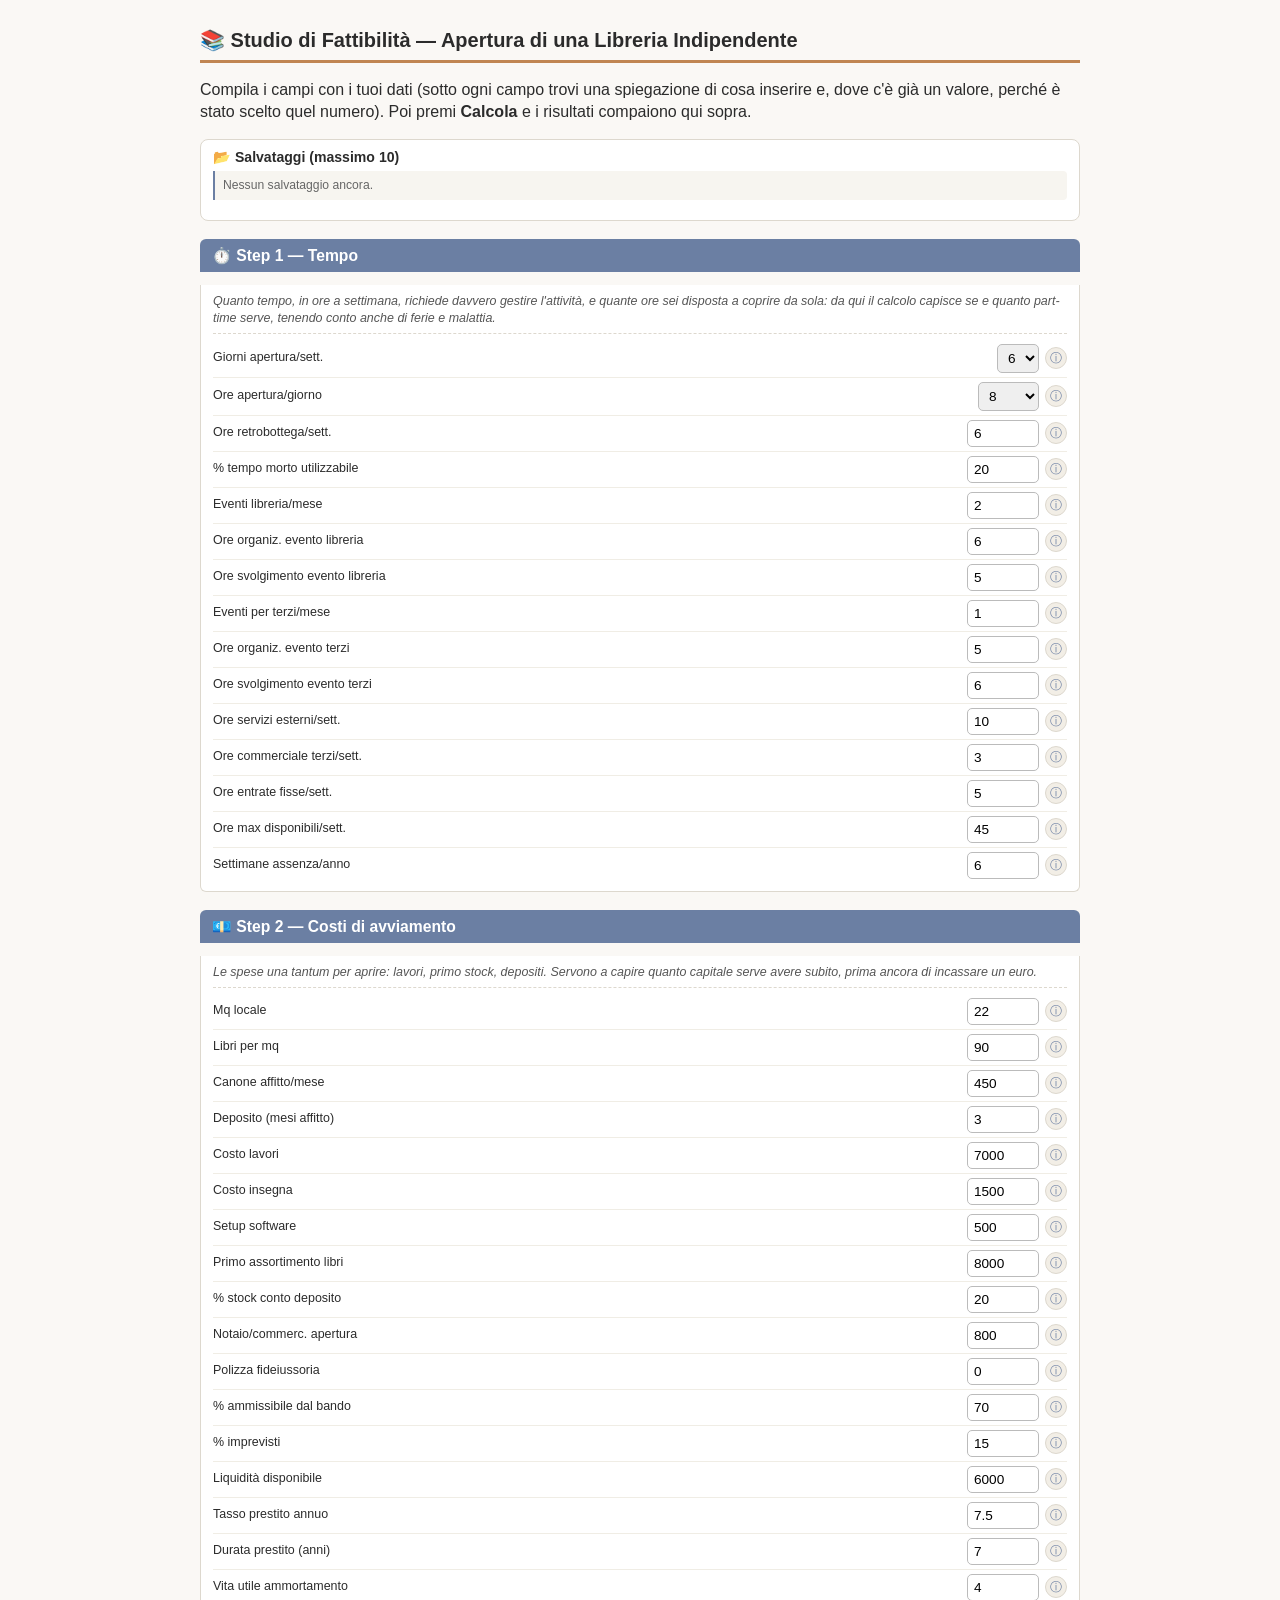
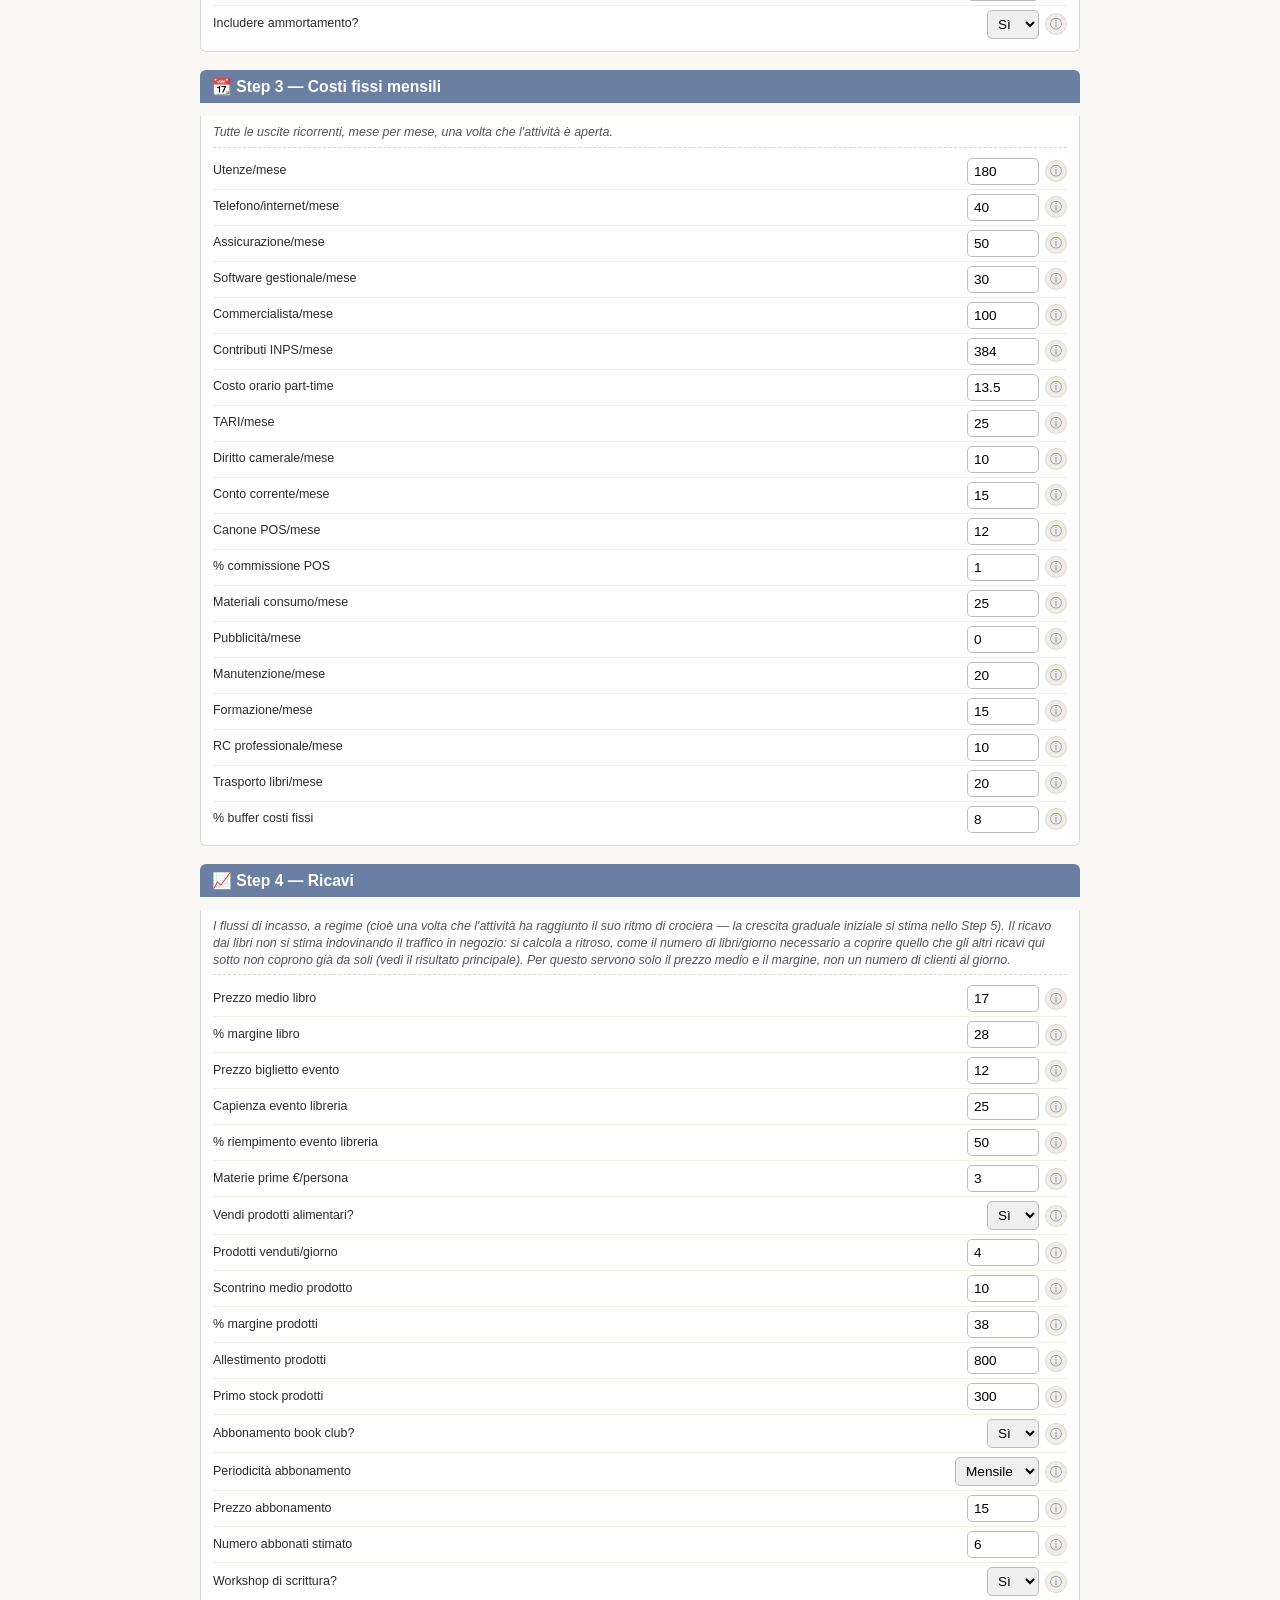
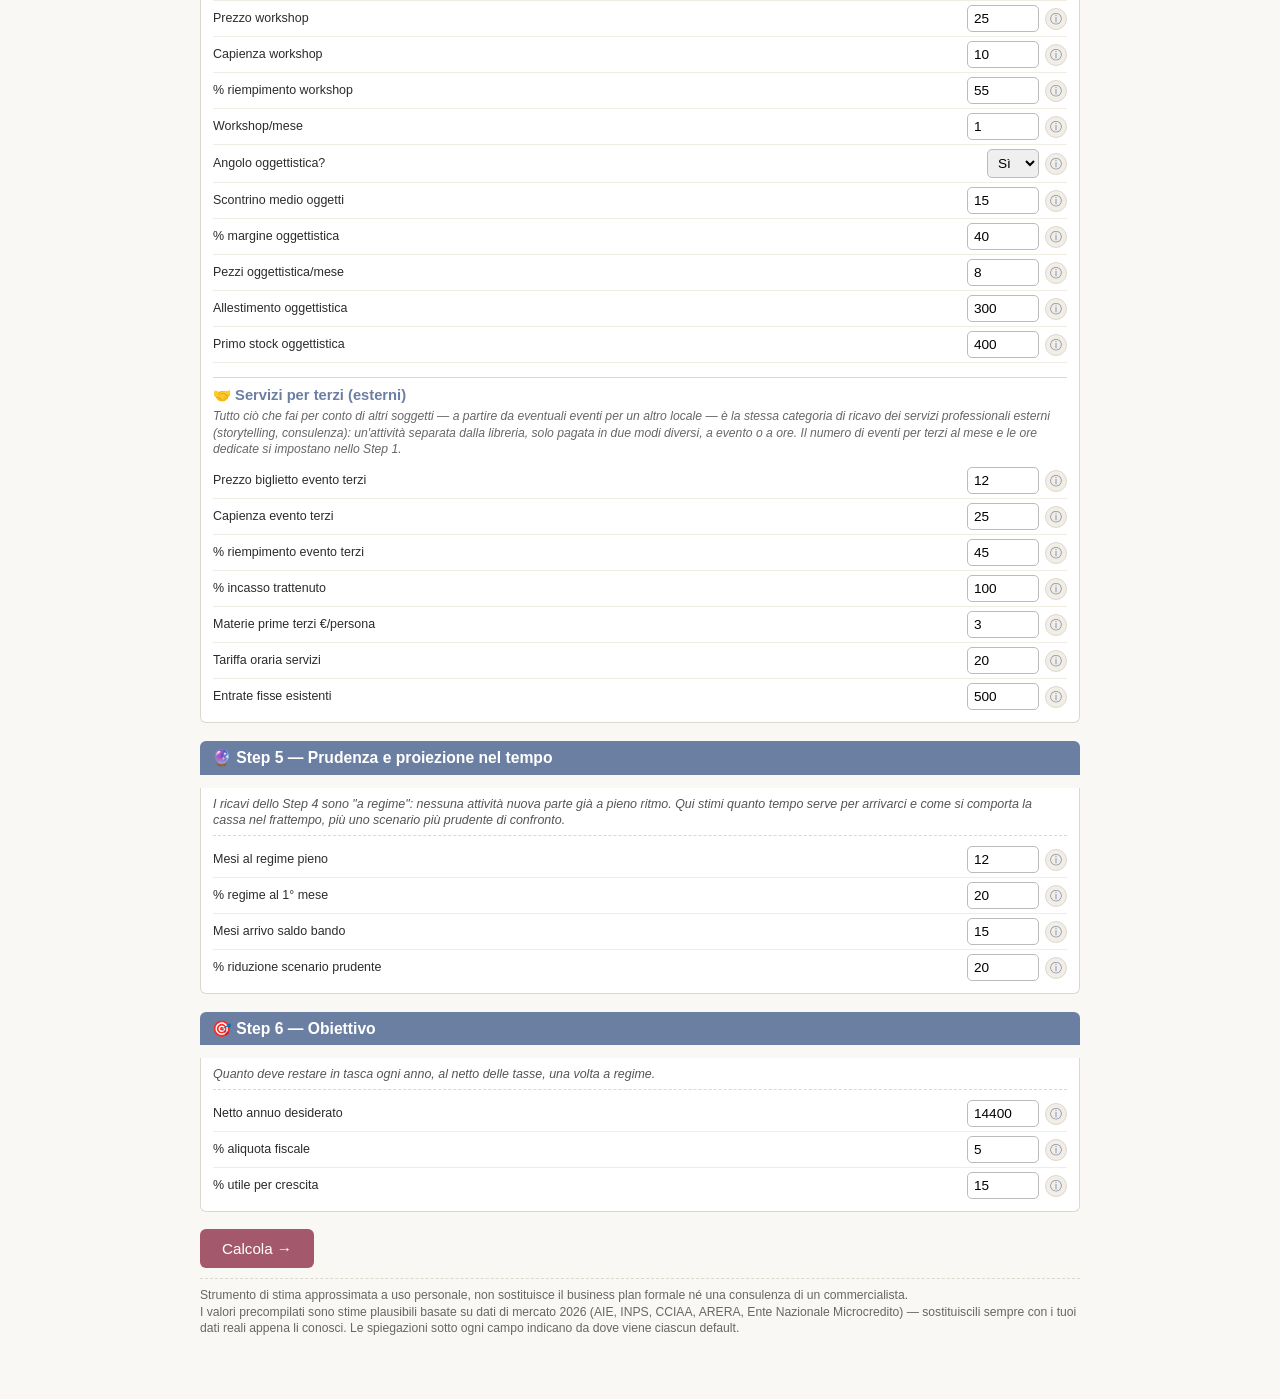
==== commit 7ee4dcac: "up10" ====
--- a/studio/sff.html
+++ b/studio/sff.html
@@ -155,63 +155,76 @@
   <p class="step-intro">Quanto tempo, in ore a settimana, richiede davvero gestire l'attività, e quante ore sei disposta a coprire da sola: da qui il calcolo capisce se e quanto part-time serve, tenendo conto anche di ferie e malattia.</p>
 
   <div class="campo">
-    <div class="campo-riga"><label>Giorni apertura/sett.</label><input type="number" step="0.5" id="giorni_apertura" value="6"><button type="button" class="info-btn" aria-label="Informazioni">ⓘ</button></div>
+    <div class="campo-riga"><label>Giorni apertura/sett.</label><select id="giorni_apertura">
+      <option value="1">1</option><option value="2">2</option><option value="3">3</option>
+      <option value="4">4</option><option value="5">5</option><option value="6" selected>6</option>
+      <option value="7">7</option>
+    </select><button type="button" class="info-btn" aria-label="Informazioni">ⓘ</button></div>
     <div class="help" hidden>Quanti giorni a settimana il negozio è aperto al pubblico (eventi esclusi). Default 6: chiuso solo un giorno a settimana, tipico per un'attività di paese.</div>
   </div>
   <div class="campo">
-    <div class="campo-riga"><label>Ore apertura/giorno</label><input type="number" step="0.5" id="ore_apertura_giorno" value="8"><button type="button" class="info-btn" aria-label="Informazioni">ⓘ</button></div>
+    <div class="campo-riga"><label>Ore apertura/giorno</label><select id="ore_apertura_giorno">
+      <option value="2">2</option><option value="2.5">2,5</option><option value="3">3</option>
+      <option value="3.5">3,5</option><option value="4">4</option><option value="4.5">4,5</option>
+      <option value="5">5</option><option value="5.5">5,5</option><option value="6">6</option>
+      <option value="6.5">6,5</option><option value="7">7</option><option value="7.5">7,5</option>
+      <option value="8" selected>8</option><option value="8.5">8,5</option><option value="9">9</option>
+      <option value="9.5">9,5</option><option value="10">10</option><option value="10.5">10,5</option>
+      <option value="11">11</option><option value="11.5">11,5</option><option value="12">12</option>
+      <option value="12.5">12,5</option><option value="13">13</option>
+    </select><button type="button" class="info-btn" aria-label="Informazioni">ⓘ</button></div>
     <div class="help" hidden>Quante ore al giorno il negozio resta aperto (es. 9:00–13:00 e 15:00–19:00 = 8 ore). Default 8, orario standard di un negozio al dettaglio.</div>
   </div>
   <div class="campo">
-    <div class="campo-riga"><label>Ore retrobottega/sett.</label><input type="number" step="0.5" id="ore_retrobottega" value="6"><button type="button" class="info-btn" aria-label="Informazioni">ⓘ</button></div>
+    <div class="campo-riga"><label>Ore retrobottega/sett.</label><input type="number" step="0.5" id="ore_retrobottega" min="0" max="40" value="6"><button type="button" class="info-btn" aria-label="Informazioni">ⓘ</button></div>
     <div class="help" hidden>Ore a settimana per attività che non vedono clienti: ordini ai distributori, gestione resi, social media, magazzino, contabilità di base. Default 6, stima prudente per una gestione solitaria. Non tutte richiedono per forza tempo dedicato a parte: vedi il campo "tempo morto" qui sotto.</div>
   </div>
   <div class="campo">
-    <div class="campo-riga"><label>% tempo morto utilizzabile</label><input type="number" id="perc_tempo_morto_utilizzabile" value="20"><button type="button" class="info-btn" aria-label="Informazioni">ⓘ</button></div>
+    <div class="campo-riga"><label>% tempo morto utilizzabile</label><input type="number" id="perc_tempo_morto_utilizzabile" min="0" max="100" value="20"><button type="button" class="info-btn" aria-label="Informazioni">ⓘ</button></div>
     <div class="help" hidden>In un negozio di paese non c'è sempre gente al banco: nei momenti morti si può lavorare su ordini, social, organizzazione eventi, invece che dedicarci tempo extra. Default 20% delle ore di apertura, stima prudente (es. su 48 ore di apertura a settimana, circa 9,6 ore utilizzabili). Questa quota viene sottratta dalle ore di amministrazione/organizzazione prima di calcolare quanto tempo dedicato serve davvero in più.</div>
   </div>
   <div class="campo">
-    <div class="campo-riga"><label>Eventi libreria/mese</label><input type="number" step="0.5" id="eventi_libreria_mese" value="2"><button type="button" class="info-btn" aria-label="Informazioni">ⓘ</button></div>
+    <div class="campo-riga"><label>Eventi libreria/mese</label><input type="number" step="0.5" id="eventi_libreria_mese" min="0" max="30" value="2"><button type="button" class="info-btn" aria-label="Informazioni">ⓘ</button></div>
     <div class="help" hidden>Eventi organizzati e gestiti interamente da te nel tuo locale (presentazioni, degustazioni, letture). Default 2, un ritmo sostenibile senza saturare il calendario. Non includere qui gli eventi organizzati per conto di un altro soggetto: quelli vanno nei campi "eventi per terzi" qui sotto, perché sono un'attività diversa.</div>
   </div>
   <div class="campo">
-    <div class="campo-riga"><label>Ore organiz. evento libreria</label><input type="number" step="0.5" id="ore_organizzazione_evento_libreria" value="6"><button type="button" class="info-btn" aria-label="Informazioni">ⓘ</button></div>
+    <div class="campo-riga"><label>Ore organiz. evento libreria</label><input type="number" step="0.5" id="ore_organizzazione_evento_libreria" min="0" max="20" value="6"><button type="button" class="info-btn" aria-label="Informazioni">ⓘ</button></div>
     <div class="help" hidden>Ore di preparazione nei giorni prima dell'evento: si possono in gran parte fare al banco nei momenti morti (vedi campo tempo morto sopra), quindi entrano nel conteggio delle ore assorbibili in negozio invece che come tempo automaticamente extra. Default 6 ore: organizzare un evento richiede più tempo di quanto sembri (contatti con l'ospite, promozione, materiali, coordinamento).</div>
   </div>
   <div class="campo">
-    <div class="campo-riga"><label>Ore svolgimento evento libreria</label><input type="number" step="0.5" id="ore_svolgimento_evento_libreria" value="5"><button type="button" class="info-btn" aria-label="Informazioni">ⓘ</button></div>
+    <div class="campo-riga"><label>Ore svolgimento evento libreria</label><input type="number" step="0.5" id="ore_svolgimento_evento_libreria" min="0" max="20" value="5"><button type="button" class="info-btn" aria-label="Informazioni">ⓘ</button></div>
     <div class="help" hidden>Ore del giorno stesso: allestimento prima, l'evento vero e proprio (es. una presentazione dalle 21 alle 23:30) e il disallestimento dopo. Richiedono presenza dedicata, non sono assorbibili nei momenti morti del banco. Default 5 ore (es. 1,5h allestimento + 2,5h evento + 1h disallestimento).</div>
   </div>
   <div class="campo">
-    <div class="campo-riga"><label>Eventi per terzi/mese</label><input type="number" step="0.5" id="eventi_terzi_mese" value="1"><button type="button" class="info-btn" aria-label="Informazioni">ⓘ</button></div>
+    <div class="campo-riga"><label>Eventi per terzi/mese</label><input type="number" step="0.5" id="eventi_terzi_mese" min="0" max="30" value="1"><button type="button" class="info-btn" aria-label="Informazioni">ⓘ</button></div>
     <div class="help" hidden>Eventi organizzati per conto di un altro soggetto (es. un altro locale del territorio). Non sono eventi della libreria: sono a tutti gli effetti la prima forma dei servizi che offri ad altri, lo stesso "cassetto" della tariffa oraria di storytelling qui sotto, solo pagato a evento invece che a ore. Default 1 al mese.</div>
   </div>
   <div class="campo">
-    <div class="campo-riga"><label>Ore organiz. evento terzi</label><input type="number" step="0.5" id="ore_organizzazione_evento_terzi" value="5"><button type="button" class="info-btn" aria-label="Informazioni">ⓘ</button></div>
+    <div class="campo-riga"><label>Ore organiz. evento terzi</label><input type="number" step="0.5" id="ore_organizzazione_evento_terzi" min="0" max="20" value="5"><button type="button" class="info-btn" aria-label="Informazioni">ⓘ</button></div>
     <div class="help" hidden>Preparazione nei giorni prima di un evento per terzi. A differenza degli eventi in libreria, contano sempre come tempo dedicato extra, non assorbibile nei momenti morti del banco, perché riguardano il coordinamento con un soggetto esterno. Default 5 ore: il coordinamento con un altro soggetto richiede più tempo che organizzare in casa propria.</div>
   </div>
   <div class="campo">
-    <div class="campo-riga"><label>Ore svolgimento evento terzi</label><input type="number" step="0.5" id="ore_svolgimento_evento_terzi" value="6"><button type="button" class="info-btn" aria-label="Informazioni">ⓘ</button></div>
+    <div class="campo-riga"><label>Ore svolgimento evento terzi</label><input type="number" step="0.5" id="ore_svolgimento_evento_terzi" min="0" max="20" value="6"><button type="button" class="info-btn" aria-label="Informazioni">ⓘ</button></div>
     <div class="help" hidden>Come per gli eventi in libreria, ma qui includi anche gli eventuali spostamenti verso l'altro locale. Default 6 ore.</div>
   </div>
   <div class="campo">
-    <div class="campo-riga"><label>Ore servizi esterni/sett.</label><input type="number" step="0.5" id="ore_servizi_esterni" value="10"><button type="button" class="info-btn" aria-label="Informazioni">ⓘ</button></div>
+    <div class="campo-riga"><label>Ore servizi esterni/sett.</label><input type="number" step="0.5" id="ore_servizi_esterni" min="0" max="80" value="10"><button type="button" class="info-btn" aria-label="Informazioni">ⓘ</button></div>
     <div class="help" hidden>Ore a settimana dedicate al lavoro vero e proprio per gli altri servizi professionali esterni, al netto della parte commerciale (che si stima a parte qui sotto). Default 10, per lasciare comunque spazio alla libreria.</div>
   </div>
   <div class="campo">
-    <div class="campo-riga"><label>Ore commerciale terzi/sett.</label><input type="number" step="0.5" id="ore_commerciale_terzi" value="3"><button type="button" class="info-btn" aria-label="Informazioni">ⓘ</button></div>
+    <div class="campo-riga"><label>Ore commerciale terzi/sett.</label><input type="number" step="0.5" id="ore_commerciale_terzi" min="0" max="40" value="3"><button type="button" class="info-btn" aria-label="Informazioni">ⓘ</button></div>
     <div class="help" hidden>Tempo dedicato a cercare clienti, rispondere a richieste, fare preventivi — comune sia agli eventi per terzi sia ai servizi orari. È lavoro vero, ma non genera direttamente ricavo. Default 3 ore/settimana.</div>
   </div>
   <div class="campo">
-    <div class="campo-riga"><label>Ore entrate fisse/sett.</label><input type="number" step="0.5" id="ore_entrate_fisse_sett" value="5"><button type="button" class="info-btn" aria-label="Informazioni">ⓘ</button></div>
+    <div class="campo-riga"><label>Ore entrate fisse/sett.</label><input type="number" step="0.5" id="ore_entrate_fisse_sett" min="0" max="40" value="5"><button type="button" class="info-btn" aria-label="Informazioni">ⓘ</button></div>
     <div class="help" hidden>Ore a settimana necessarie per erogare/mantenere le entrate fisse già esistenti indicate nello Step 4 (es. clienti o collaborazioni preesistenti). Anche se sono ricavi già acquisiti, non sono gratuite in termini di tempo: contano comunque nel totale delle ore da coprire. Default 5 ore/settimana.</div>
   </div>
   <div class="campo">
-    <div class="campo-riga"><label>Ore max disponibili/sett.</label><input type="number" step="0.5" id="ore_max_titolare_sett" value="45"><button type="button" class="info-btn" aria-label="Informazioni">ⓘ</button></div>
+    <div class="campo-riga"><label>Ore max disponibili/sett.</label><input type="number" step="0.5" id="ore_max_titolare_sett" min="1" max="80" value="45"><button type="button" class="info-btn" aria-label="Informazioni">ⓘ</button></div>
     <div class="help" hidden>Il numero massimo di ore a settimana che sei disposta a lavorare, tenendo conto di vita privata e salute. Da qui il calcolo capisce se puoi bastare da sola o se serve assumere un part-time — e in quel caso quante ore e quanto costa (vedi Step 3 per il costo orario). Default 45 (9 ore su 5 giorni), già oltre un tempo pieno standard.</div>
   </div>
   <div class="campo">
-    <div class="campo-riga"><label>Settimane assenza/anno</label><input type="number" step="0.5" id="settimane_assenza_annue" value="6"><button type="button" class="info-btn" aria-label="Informazioni">ⓘ</button></div>
+    <div class="campo-riga"><label>Settimane assenza/anno</label><input type="number" step="0.5" id="settimane_assenza_annue" min="0" max="20" value="6"><button type="button" class="info-btn" aria-label="Informazioni">ⓘ</button></div>
     <div class="help" hidden>Settimane l'anno in cui non sei al lavoro per ferie o malattia (stima prudente: 4 settimane di ferie + circa 2 di malattia/imprevisti). Durante queste settimane qualcuno deve comunque coprire il negozio: il calcolo aggiunge il relativo costo di copertura nei risultati. Default 6 settimane/anno.</div>
   </div>
 </fieldset>
@@ -221,71 +234,71 @@
   <p class="step-intro">Le spese una tantum per aprire: lavori, primo stock, depositi. Servono a capire quanto capitale serve avere subito, prima ancora di incassare un euro.</p>
 
   <div class="campo">
-    <div class="campo-riga"><label>Mq locale</label><input type="number" id="mq_locale" value="22"><button type="button" class="info-btn" aria-label="Informazioni">ⓘ</button></div>
+    <div class="campo-riga"><label>Mq locale</label><input type="number" id="mq_locale" min="1" max="500" value="22"><button type="button" class="info-btn" aria-label="Informazioni">ⓘ</button></div>
     <div class="help" hidden>Metratura del locale in metri quadri. Serve come riferimento per calibrare canone, utenze, costo lavori e TARI qui sotto, e per la capacità stimata di libri più avanti — non ricalcola nulla in automatico, inserisci i tuoi valori reali in ciascun campo.</div>
   </div>
   <div class="campo">
-    <div class="campo-riga"><label>Libri per mq</label><input type="number" id="libri_per_mq" value="90"><button type="button" class="info-btn" aria-label="Informazioni">ⓘ</button></div>
+    <div class="campo-riga"><label>Libri per mq</label><input type="number" id="libri_per_mq" min="1" max="500" value="90"><button type="button" class="info-btn" aria-label="Informazioni">ⓘ</button></div>
     <div class="help" hidden>Quanti libri stanno mediamente per mq, contando scaffalature a muro, banco, passaggio clienti e un'eventuale area eventi. Una libreria fittissima di soli scaffali può superare i 200 libri/mq, ma per un negozio vivibile con spazio browsing ed eventi 80-100 libri/mq è più realistico. Default 90: nei risultati (Capitale iniziale) confrontiamo la capacità così stimata con il primo assortimento di libri.</div>
   </div>
   <div class="campo">
-    <div class="campo-riga"><label>Canone affitto/mese</label><input type="number" id="canone_mensile" value="450"><button type="button" class="info-btn" aria-label="Informazioni">ⓘ</button></div>
+    <div class="campo-riga"><label>Canone affitto/mese</label><input type="number" id="canone_mensile" min="0" max="20000" value="450"><button type="button" class="info-btn" aria-label="Informazioni">ⓘ</button></div>
     <div class="help" hidden>Affitto mensile del locale. Default 450€ (~20€/mq per 22 mq), stima prudente (fascia alta) per un piccolo locale commerciale in un paese o cittadina di provincia, 2026 — sostituiscilo col canone reale appena lo conosci.</div>
   </div>
   <div class="campo">
-    <div class="campo-riga"><label>Deposito (mesi affitto)</label><input type="number" id="deposito_mesi" value="3"><button type="button" class="info-btn" aria-label="Informazioni">ⓘ</button></div>
+    <div class="campo-riga"><label>Deposito (mesi affitto)</label><input type="number" id="deposito_mesi" min="0" max="12" value="3"><button type="button" class="info-btn" aria-label="Informazioni">ⓘ</button></div>
     <div class="help" hidden>Quante mensilità di affitto vengono richieste come cauzione alla firma del contratto. Default 3, la prassi più comune in Italia.</div>
   </div>
   <div class="campo">
-    <div class="campo-riga"><label>Costo lavori</label><input type="number" id="costo_lavori" value="7000"><button type="button" class="info-btn" aria-label="Informazioni">ⓘ</button></div>
+    <div class="campo-riga"><label>Costo lavori</label><input type="number" id="costo_lavori" min="0" max="500000" value="7000"><button type="button" class="info-btn" aria-label="Informazioni">ⓘ</button></div>
     <div class="help" hidden>Ristrutturazione e allestimento del locale (imbiancatura, scaffalature, impianti). Default 7.000€ (~318€/mq per 22 mq), stima prudente per un locale già agibile che richiede solo allestimento, non ristrutturazione pesante — con margine per imprevisti tipici dei lavori.</div>
   </div>
   <div class="campo">
-    <div class="campo-riga"><label>Costo insegna</label><input type="number" id="costo_insegna" value="1500"><button type="button" class="info-btn" aria-label="Informazioni">ⓘ</button></div>
+    <div class="campo-riga"><label>Costo insegna</label><input type="number" id="costo_insegna" min="0" max="50000" value="1500"><button type="button" class="info-btn" aria-label="Informazioni">ⓘ</button></div>
     <div class="help" hidden>Insegna esterna, logo, biglietti da visita, cartellonistica. Default 1.500€ — non dipende dai mq del locale, quindi non si aggiorna in automatico.</div>
   </div>
   <div class="campo">
-    <div class="campo-riga"><label>Setup software</label><input type="number" id="costo_software_setup" value="500"><button type="button" class="info-btn" aria-label="Informazioni">ⓘ</button></div>
+    <div class="campo-riga"><label>Setup software</label><input type="number" id="costo_software_setup" min="0" max="50000" value="500"><button type="button" class="info-btn" aria-label="Informazioni">ⓘ</button></div>
     <div class="help" hidden>Costo una tantum per attivare il gestionale di cassa/magazzino (licenza iniziale, configurazione). Il canone mensile successivo va indicato nello Step 3. Default 500€.</div>
   </div>
   <div class="campo">
-    <div class="campo-riga"><label>Primo assortimento libri</label><input type="number" id="costo_stock_iniziale" value="8000"><button type="button" class="info-btn" aria-label="Informazioni">ⓘ</button></div>
+    <div class="campo-riga"><label>Primo assortimento libri</label><input type="number" id="costo_stock_iniziale" min="0" max="500000" value="8000"><button type="button" class="info-btn" aria-label="Informazioni">ⓘ</button></div>
     <div class="help" hidden>Valore del primo assortimento di libri da acquistare per riempire gli scaffali. Default 8.000€: una stima prudente per una libreria di piccole dimensioni (indicativamente 500-600 titoli a prezzo scontato dal distributore). Nei risultati confrontiamo questo valore con la capacità stimata del locale.</div>
   </div>
   <div class="campo">
-    <div class="campo-riga"><label>% stock conto deposito</label><input type="number" id="perc_conto_deposito" value="20"><button type="button" class="info-btn" aria-label="Informazioni">ⓘ</button></div>
+    <div class="campo-riga"><label>% stock conto deposito</label><input type="number" id="perc_conto_deposito" min="0" max="100" value="20"><button type="button" class="info-btn" aria-label="Informazioni">ⓘ</button></div>
     <div class="help" hidden>Percentuale del valore dello stock che i distributori/editori concedono in conto deposito (pagata solo quando venduta o restituita, non subito). Default 20%, stima prudente: molti grandi distributori non lo concedono affatto a librerie nuove senza storico, è più facile ottenerlo da piccoli editori indipendenti.</div>
   </div>
   <div class="campo">
-    <div class="campo-riga"><label>Notaio/commerc. apertura</label><input type="number" id="costo_notaio_comm" value="800"><button type="button" class="info-btn" aria-label="Informazioni">ⓘ</button></div>
+    <div class="campo-riga"><label>Notaio/commerc. apertura</label><input type="number" id="costo_notaio_comm" min="0" max="50000" value="800"><button type="button" class="info-btn" aria-label="Informazioni">ⓘ</button></div>
     <div class="help" hidden>Spese una tantum per l'apertura della partita IVA e l'assistenza del commercialista nella fase di avvio (non l'onorario ricorrente, quello va nello Step 3). Default 800€.</div>
   </div>
   <div class="campo">
-    <div class="campo-riga"><label>Polizza fideiussoria</label><input type="number" id="costo_polizza" value="0"><button type="button" class="info-btn" aria-label="Informazioni">ⓘ</button></div>
+    <div class="campo-riga"><label>Polizza fideiussoria</label><input type="number" id="costo_polizza" min="0" max="50000" value="0"><button type="button" class="info-btn" aria-label="Informazioni">ⓘ</button></div>
     <div class="help" hidden>Costo della polizza fideiussoria bancaria/assicurativa necessaria per chiedere un anticipo sul contributo del bando. Lascia 0 se non la richiedi (il contributo arriverà solo a saldo lavori, come indicato più sotto nella nota sui risultati).</div>
   </div>
   <div class="campo">
-    <div class="campo-riga"><label>% ammissibile dal bando</label><input type="number" id="perc_ammissibile_bando" value="70"><button type="button" class="info-btn" aria-label="Informazioni">ⓘ</button></div>
+    <div class="campo-riga"><label>% ammissibile dal bando</label><input type="number" id="perc_ammissibile_bando" min="0" max="100" value="70"><button type="button" class="info-btn" aria-label="Informazioni">ⓘ</button></div>
     <div class="help" hidden>Percentuale delle spese di avviamento che rientrano tra le voci ammissibili dal bando MiC "Librerie Under 35" (alcune spese amministrative sono tipicamente escluse). Default 70%, stima prudente — verificare l'elenco voci ammissibili nel bando ufficiale, che potrebbe coprirne di più o di meno.</div>
   </div>
   <div class="campo">
-    <div class="campo-riga"><label>% imprevisti</label><input type="number" id="perc_imprevisti" value="15"><button type="button" class="info-btn" aria-label="Informazioni">ⓘ</button></div>
+    <div class="campo-riga"><label>% imprevisti</label><input type="number" id="perc_imprevisti" min="0" max="100" value="15"><button type="button" class="info-btn" aria-label="Informazioni">ⓘ</button></div>
     <div class="help" hidden>Margine di sicurezza da aggiungere ai costi di avviamento per coprire spese non previste. Default 15%, prudente per una prima apertura dove è facile sottostimare qualche voce.</div>
   </div>
   <div class="campo">
-    <div class="campo-riga"><label>Liquidità disponibile</label><input type="number" id="liquidita_disponibile" value="6000"><button type="button" class="info-btn" aria-label="Informazioni">ⓘ</button></div>
+    <div class="campo-riga"><label>Liquidità disponibile</label><input type="number" id="liquidita_disponibile" min="0" max="1000000" value="6000"><button type="button" class="info-btn" aria-label="Informazioni">ⓘ</button></div>
     <div class="help" hidden>Quanto capitale proprio hai già disponibile oggi da investire nell'apertura, senza ricorrere a prestiti.</div>
   </div>
   <div class="campo">
-    <div class="campo-riga"><label>Tasso prestito annuo</label><input type="number" step="0.1" id="tasso_prestito" value="7.5"><button type="button" class="info-btn" aria-label="Informazioni">ⓘ</button></div>
+    <div class="campo-riga"><label>Tasso prestito annuo</label><input type="number" step="0.1" id="tasso_prestito" min="0" max="30" value="7.5"><button type="button" class="info-btn" aria-label="Informazioni">ⓘ</button></div>
     <div class="help" hidden>Tasso annuo di un prestito personale o microcredito per coprire l'eventuale differenza tra capitale necessario e liquidità disponibile. Default 7,5%, stima prudente (fascia alta) rispetto ai tassi di microcredito dell'Ente Nazionale per il Microcredito nel 2026.</div>
   </div>
   <div class="campo">
-    <div class="campo-riga"><label>Durata prestito (anni)</label><input type="number" id="durata_prestito" value="7"><button type="button" class="info-btn" aria-label="Informazioni">ⓘ</button></div>
+    <div class="campo-riga"><label>Durata prestito (anni)</label><input type="number" id="durata_prestito" min="1" max="30" value="7"><button type="button" class="info-btn" aria-label="Informazioni">ⓘ</button></div>
     <div class="help" hidden>Durata del prestito in anni. Default 7, tipico per un microcredito d'impresa.</div>
   </div>
   <div class="campo">
-    <div class="campo-riga"><label>Vita utile ammortamento</label><input type="number" id="vita_utile_anni" value="4"><button type="button" class="info-btn" aria-label="Informazioni">ⓘ</button></div>
+    <div class="campo-riga"><label>Vita utile ammortamento</label><input type="number" id="vita_utile_anni" min="1" max="30" value="4"><button type="button" class="info-btn" aria-label="Informazioni">ⓘ</button></div>
     <div class="help" hidden>Dopo quanti anni pensi di dover rifare lavori, insegna e software. Serve solo a calcolare l'ammortamento prudenziale sotto, non è una spesa di cassa reale. Default 4 anni, prudente (più corto = quota mensile più alta accantonata).</div>
   </div>
   <div class="campo">
@@ -301,79 +314,79 @@
   <p class="step-intro">Tutte le uscite ricorrenti, mese per mese, una volta che l'attività è aperta.</p>
 
   <div class="campo">
-    <div class="campo-riga"><label>Utenze/mese</label><input type="number" id="utenze_mensili" value="180"><button type="button" class="info-btn" aria-label="Informazioni">ⓘ</button></div>
+    <div class="campo-riga"><label>Utenze/mese</label><input type="number" id="utenze_mensili" min="0" max="10000" value="180"><button type="button" class="info-btn" aria-label="Informazioni">ⓘ</button></div>
     <div class="help" hidden>Luce, gas/riscaldamento, acqua. Default 180€/mese (~8€/mq per 22 mq), stima prudente (fascia alta), soprattutto per i mesi invernali di riscaldamento.</div>
   </div>
   <div class="campo">
-    <div class="campo-riga"><label>Telefono/internet/mese</label><input type="number" id="telefono_mensile" value="40"><button type="button" class="info-btn" aria-label="Informazioni">ⓘ</button></div>
+    <div class="campo-riga"><label>Telefono/internet/mese</label><input type="number" id="telefono_mensile" min="0" max="2000" value="40"><button type="button" class="info-btn" aria-label="Informazioni">ⓘ</button></div>
     <div class="help" hidden>Linea internet e telefono fisso/mobile dell'attività. Default 40€/mese.</div>
   </div>
   <div class="campo">
-    <div class="campo-riga"><label>Assicurazione/mese</label><input type="number" id="assicurazione_mensile" value="50"><button type="button" class="info-btn" aria-label="Informazioni">ⓘ</button></div>
+    <div class="campo-riga"><label>Assicurazione/mese</label><input type="number" id="assicurazione_mensile" min="0" max="2000" value="50"><button type="button" class="info-btn" aria-label="Informazioni">ⓘ</button></div>
     <div class="help" hidden>Polizza assicurativa dell'attività (RC, incendio, furto). Se la paghi annualmente, dividi il totale per 12. Default 50€/mese.</div>
   </div>
   <div class="campo">
-    <div class="campo-riga"><label>Software gestionale/mese</label><input type="number" id="software_abbon" value="30"><button type="button" class="info-btn" aria-label="Informazioni">ⓘ</button></div>
+    <div class="campo-riga"><label>Software gestionale/mese</label><input type="number" id="software_abbon" min="0" max="2000" value="30"><button type="button" class="info-btn" aria-label="Informazioni">ⓘ</button></div>
     <div class="help" hidden>Canone mensile del gestionale di cassa/magazzino (non il setup iniziale, quello è nello Step 2). Default 30€/mese.</div>
   </div>
   <div class="campo">
-    <div class="campo-riga"><label>Commercialista/mese</label><input type="number" id="commercialista_mens" value="100"><button type="button" class="info-btn" aria-label="Informazioni">ⓘ</button></div>
+    <div class="campo-riga"><label>Commercialista/mese</label><input type="number" id="commercialista_mens" min="0" max="5000" value="100"><button type="button" class="info-btn" aria-label="Informazioni">ⓘ</button></div>
     <div class="help" hidden>Onorario ricorrente del commercialista (tenuta contabilità, dichiarazioni). Se paghi un forfait annuo, dividilo per 12. Default 100€/mese.</div>
   </div>
   <div class="campo">
-    <div class="campo-riga"><label>Contributi INPS/mese</label><input type="number" id="contributi_inps" value="384"><button type="button" class="info-btn" aria-label="Informazioni">ⓘ</button></div>
+    <div class="campo-riga"><label>Contributi INPS/mese</label><input type="number" id="contributi_inps" min="0" max="5000" value="384"><button type="button" class="info-btn" aria-label="Informazioni">ⓘ</button></div>
     <div class="help" hidden>Contributi previdenziali INPS mensili in regime forfettario. Default 384€/mese, basato sulla circolare INPS 14/2026 per la gestione commercianti (importo minimo dovuto indipendentemente dal reddito nei primi anni) — verificare l'importo aggiornato con il proprio commercialista.</div>
   </div>
   <div class="campo">
-    <div class="campo-riga"><label>Costo orario part-time</label><input type="number" step="0.5" id="costo_orario_parttime" value="13.5"><button type="button" class="info-btn" aria-label="Informazioni">ⓘ</button></div>
+    <div class="campo-riga"><label>Costo orario part-time</label><input type="number" step="0.5" id="costo_orario_parttime" min="0" max="100" value="13.5"><button type="button" class="info-btn" aria-label="Informazioni">ⓘ</button></div>
     <div class="help" hidden>Costo orario lordo per l'azienda (stipendio + contributi INPS/INAIL a carico del datore) di un part-time livello commesso, CCNL Commercio. Stima prudente 13,5€/h per il 2026 — verificare col commercialista in base al livello di inquadramento e a eventuali sgravi per assunzioni under 35 o nuove attività. Le ore da coprire e il relativo costo mensile vengono calcolati in automatico nei risultati (Step 1: Tempo), non vanno inserite qui.</div>
   </div>
   <div class="campo">
-    <div class="campo-riga"><label>TARI/mese</label><input type="number" id="tari_mensile" value="25"><button type="button" class="info-btn" aria-label="Informazioni">ⓘ</button></div>
+    <div class="campo-riga"><label>TARI/mese</label><input type="number" id="tari_mensile" min="0" max="2000" value="25"><button type="button" class="info-btn" aria-label="Informazioni">ⓘ</button></div>
     <div class="help" hidden>Tassa rifiuti per attività commerciale, equivalente mensile. Default 25€/mese (~1,1€/mq per 22 mq), stima prudente (fascia alta) da tariffe ARERA/comunali per piccoli esercizi: la TARI è calcolata dal comune proprio sui mq, quindi varia molto da comune a comune.</div>
   </div>
   <div class="campo">
-    <div class="campo-riga"><label>Diritto camerale/mese</label><input type="number" id="diritto_camerale_mensile" value="10"><button type="button" class="info-btn" aria-label="Informazioni">ⓘ</button></div>
+    <div class="campo-riga"><label>Diritto camerale/mese</label><input type="number" id="diritto_camerale_mensile" min="0" max="500" value="10"><button type="button" class="info-btn" aria-label="Informazioni">ⓘ</button></div>
     <div class="help" hidden>Diritto camerale annuale CCIAA diviso per 12. Default 10€/mese (~120€/anno), importo standard per micro-imprese.</div>
   </div>
   <div class="campo">
-    <div class="campo-riga"><label>Conto corrente/mese</label><input type="number" id="canone_conto_mensile" value="15"><button type="button" class="info-btn" aria-label="Informazioni">ⓘ</button></div>
+    <div class="campo-riga"><label>Conto corrente/mese</label><input type="number" id="canone_conto_mensile" min="0" max="500" value="15"><button type="button" class="info-btn" aria-label="Informazioni">ⓘ</button></div>
     <div class="help" hidden>Canone mensile di un conto corrente dedicato all'attività. Default 15€/mese.</div>
   </div>
   <div class="campo">
-    <div class="campo-riga"><label>Canone POS/mese</label><input type="number" id="canone_pos_mensile" value="12"><button type="button" class="info-btn" aria-label="Informazioni">ⓘ</button></div>
+    <div class="campo-riga"><label>Canone POS/mese</label><input type="number" id="canone_pos_mensile" min="0" max="500" value="12"><button type="button" class="info-btn" aria-label="Informazioni">ⓘ</button></div>
     <div class="help" hidden>Canone fisso mensile per il noleggio/gestione del terminale POS. Default 12€/mese.</div>
   </div>
   <div class="campo">
-    <div class="campo-riga"><label>% commissione POS</label><input type="number" step="0.1" id="commissione_pos_perc" value="1"><button type="button" class="info-btn" aria-label="Informazioni">ⓘ</button></div>
+    <div class="campo-riga"><label>% commissione POS</label><input type="number" step="0.1" id="commissione_pos_perc" min="0" max="20" value="1"><button type="button" class="info-btn" aria-label="Informazioni">ⓘ</button></div>
     <div class="help" hidden>Percentuale trattenuta dal gestore POS su ogni pagamento con carta. Default 1%, in linea con le commissioni medie per micro-esercenti rilevate dal Politecnico di Milano nel 2026.</div>
   </div>
   <div class="campo">
-    <div class="campo-riga"><label>Materiali consumo/mese</label><input type="number" id="materiali_consumo_mensile" value="25"><button type="button" class="info-btn" aria-label="Informazioni">ⓘ</button></div>
+    <div class="campo-riga"><label>Materiali consumo/mese</label><input type="number" id="materiali_consumo_mensile" min="0" max="2000" value="25"><button type="button" class="info-btn" aria-label="Informazioni">ⓘ</button></div>
     <div class="help" hidden>Sacchetti, scontrini, imballaggi e piccoli materiali di consumo per la vendita. Default 25€/mese.</div>
   </div>
   <div class="campo">
-    <div class="campo-riga"><label>Pubblicità/mese</label><input type="number" id="pubblicita_mensile" value="0"><button type="button" class="info-btn" aria-label="Informazioni">ⓘ</button></div>
+    <div class="campo-riga"><label>Pubblicità/mese</label><input type="number" id="pubblicita_mensile" min="0" max="10000" value="0"><button type="button" class="info-btn" aria-label="Informazioni">ⓘ</button></div>
     <div class="help" hidden>Spesa mensile in pubblicità a pagamento (social ads, volantini stampati). Lascia 0 se conti solo su promozione organica/passaparola.</div>
   </div>
   <div class="campo">
-    <div class="campo-riga"><label>Manutenzione/mese</label><input type="number" id="manutenzione_mensile" value="20"><button type="button" class="info-btn" aria-label="Informazioni">ⓘ</button></div>
+    <div class="campo-riga"><label>Manutenzione/mese</label><input type="number" id="manutenzione_mensile" min="0" max="2000" value="20"><button type="button" class="info-btn" aria-label="Informazioni">ⓘ</button></div>
     <div class="help" hidden>Piccole manutenzioni e riparazioni (scaffalature, impianti, attrezzature). Default 20€/mese: una voce piccola ma spesso dimenticata nei preventivi iniziali.</div>
   </div>
   <div class="campo">
-    <div class="campo-riga"><label>Formazione/mese</label><input type="number" id="formazione_mensile" value="15"><button type="button" class="info-btn" aria-label="Informazioni">ⓘ</button></div>
+    <div class="campo-riga"><label>Formazione/mese</label><input type="number" id="formazione_mensile" min="0" max="2000" value="15"><button type="button" class="info-btn" aria-label="Informazioni">ⓘ</button></div>
     <div class="help" hidden>Corsi, fiere di settore, aggiornamento professionale (es. corsi di libreria, fiere del libro). Default 15€/mese (~180€/anno).</div>
   </div>
   <div class="campo">
-    <div class="campo-riga"><label>RC professionale/mese</label><input type="number" id="rc_professionale_mensile" value="10"><button type="button" class="info-btn" aria-label="Informazioni">ⓘ</button></div>
+    <div class="campo-riga"><label>RC professionale/mese</label><input type="number" id="rc_professionale_mensile" min="0" max="2000" value="10"><button type="button" class="info-btn" aria-label="Informazioni">ⓘ</button></div>
     <div class="help" hidden>Assicurazione di responsabilità civile per gli eventi in negozio (es. in caso di infortunio di un partecipante). Default 10€/mese, stima orientativa — verificare con un broker assicurativo.</div>
   </div>
   <div class="campo">
-    <div class="campo-riga"><label>Trasporto libri/mese</label><input type="number" id="trasporto_libri_mensile" value="20"><button type="button" class="info-btn" aria-label="Informazioni">ⓘ</button></div>
+    <div class="campo-riga"><label>Trasporto libri/mese</label><input type="number" id="trasporto_libri_mensile" min="0" max="2000" value="20"><button type="button" class="info-btn" aria-label="Informazioni">ⓘ</button></div>
     <div class="help" hidden>Corriere/trasporto per la consegna dei libri dai distributori e per gli eventuali resi. Default 20€/mese.</div>
   </div>
   <div class="campo">
-    <div class="campo-riga"><label>% buffer costi fissi</label><input type="number" step="0.5" id="buffer_costi_fissi_perc" value="8"><button type="button" class="info-btn" aria-label="Informazioni">ⓘ</button></div>
+    <div class="campo-riga"><label>% buffer costi fissi</label><input type="number" step="0.5" id="buffer_costi_fissi_perc" min="0" max="100" value="8"><button type="button" class="info-btn" aria-label="Informazioni">ⓘ</button></div>
     <div class="help" hidden>Margine di sicurezza sui costi fissi mensili ricorrenti, per coprire piccole spese non previste in questa lista. Default 8%, prudente pur restando più basso del 15% dei costi di avviamento perché qui le voci sono già più dettagliate.</div>
   </div>
 </fieldset>
@@ -383,28 +396,28 @@
   <p class="step-intro">I flussi di incasso, a regime (cioè una volta che l'attività ha raggiunto il suo ritmo di crociera — la crescita graduale iniziale si stima nello Step 5). Il ricavo dai libri non si stima indovinando il traffico in negozio: si calcola a ritroso, come il numero di libri/giorno necessario a coprire quello che gli altri ricavi qui sotto non coprono già da soli (vedi il risultato principale). Per questo servono solo il prezzo medio e il margine, non un numero di clienti al giorno.</p>
 
   <div class="campo">
-    <div class="campo-riga"><label>Prezzo medio libro</label><input type="number" step="0.5" id="prezzo_medio_libro" value="17"><button type="button" class="info-btn" aria-label="Informazioni">ⓘ</button></div>
+    <div class="campo-riga"><label>Prezzo medio libro</label><input type="number" step="0.5" id="prezzo_medio_libro" min="1" max="200" value="17"><button type="button" class="info-btn" aria-label="Informazioni">ⓘ</button></div>
     <div class="help" hidden>Prezzo di copertina medio dei libri venduti. Default 17€, prezzo medio di mercato per narrativa/saggistica secondo i dati AIE (Associazione Italiana Editori) 2026.</div>
   </div>
   <div class="campo">
-    <div class="campo-riga"><label>% margine libro</label><input type="number" id="margine_libro_perc" value="28"><button type="button" class="info-btn" aria-label="Informazioni">ⓘ</button></div>
+    <div class="campo-riga"><label>% margine libro</label><input type="number" id="margine_libro_perc" min="0" max="100" value="28"><button type="button" class="info-btn" aria-label="Informazioni">ⓘ</button></div>
     <div class="help" hidden>Percentuale del prezzo di copertina che resta al libraio dopo aver pagato il distributore/editore. Default 28%, stima prudente (fascia bassa: il margine medio per librerie indipendenti in Italia va dal 25% al 32% circa, l'editore trattiene il resto). Insieme al prezzo sopra, determina quanti euro rende ogni libro venduto — la base per convertire il fabbisogno in "libri/giorno" nel risultato.</div>
   </div>
 
   <div class="campo">
-    <div class="campo-riga"><label>Prezzo biglietto evento</label><input type="number" step="0.5" id="prezzo_evento_libreria" value="12"><button type="button" class="info-btn" aria-label="Informazioni">ⓘ</button></div>
+    <div class="campo-riga"><label>Prezzo biglietto evento</label><input type="number" step="0.5" id="prezzo_evento_libreria" min="0" max="1000" value="12"><button type="button" class="info-btn" aria-label="Informazioni">ⓘ</button></div>
     <div class="help" hidden>Prezzo medio del biglietto per un evento a pagamento organizzato nel tuo locale (degustazione, presentazione con consumazione). Default 12€.</div>
   </div>
   <div class="campo">
-    <div class="campo-riga"><label>Capienza evento libreria</label><input type="number" id="capienza_evento_libreria" value="25"><button type="button" class="info-btn" aria-label="Informazioni">ⓘ</button></div>
+    <div class="campo-riga"><label>Capienza evento libreria</label><input type="number" id="capienza_evento_libreria" min="1" max="1000" value="25"><button type="button" class="info-btn" aria-label="Informazioni">ⓘ</button></div>
     <div class="help" hidden>Numero massimo di posti disponibili nel tuo spazio. Il ricavo da biglietti userà il tasso di riempimento qui sotto, non questo numero al 100% — ma il costo delle materie prime sì (vedi campo dedicato), perché in genere si prepara per il pieno.</div>
   </div>
   <div class="campo">
-    <div class="campo-riga"><label>% riempimento evento libreria</label><input type="number" id="tasso_riempimento_evento_libreria" value="50"><button type="button" class="info-btn" aria-label="Informazioni">ⓘ</button></div>
+    <div class="campo-riga"><label>% riempimento evento libreria</label><input type="number" id="tasso_riempimento_evento_libreria" min="0" max="100" value="50"><button type="button" class="info-btn" aria-label="Informazioni">ⓘ</button></div>
     <div class="help" hidden>Percentuale media dei posti effettivamente occupati a evento, sul totale della capienza indicata sopra. Default 50%, stima prudente: assumere sempre il tutto esaurito è la causa più comune di stime di ricavo troppo ottimistiche.</div>
   </div>
   <div class="campo">
-    <div class="campo-riga"><label>Materie prime €/persona</label><input type="number" step="0.5" id="materie_prime_pp_evento_libreria" value="3"><button type="button" class="info-btn" aria-label="Informazioni">ⓘ</button></div>
+    <div class="campo-riga"><label>Materie prime €/persona</label><input type="number" step="0.5" id="materie_prime_pp_evento_libreria" min="0" max="100" value="3"><button type="button" class="info-btn" aria-label="Informazioni">ⓘ</button></div>
     <div class="help" hidden>Costo di ingredienti/materie prime a persona, non il totale: nel calcolo viene moltiplicato per la capienza massima indicata sopra (non per i partecipanti attesi), perché in genere si prepara per il pieno anche se poi non tutti i posti vengono venduti. Default 3€/persona, stima prudente.</div>
   </div>
 
@@ -416,23 +429,23 @@
     <div class="help" hidden>Indica se venderai anche prodotti alimentari fin dall'apertura (es. in collaborazione con un forno o produttore locale).</div>
   </div>
   <div class="campo">
-    <div class="campo-riga"><label>Prodotti venduti/giorno</label><input type="number" step="0.5" id="prodotti_al_giorno" value="4"><button type="button" class="info-btn" aria-label="Informazioni">ⓘ</button></div>
+    <div class="campo-riga"><label>Prodotti venduti/giorno</label><input type="number" step="0.5" id="prodotti_al_giorno" min="0" max="1000" value="4"><button type="button" class="info-btn" aria-label="Informazioni">ⓘ</button></div>
     <div class="help" hidden>Quanti prodotti alimentari vendi in media al giorno. Default 4: in una libreria a tema food tendono a essere presi insieme al libro come idea regalo, non solo come acquisto a sé.</div>
   </div>
   <div class="campo">
-    <div class="campo-riga"><label>Scontrino medio prodotto</label><input type="number" step="0.5" id="scontrino_prodotto" value="10"><button type="button" class="info-btn" aria-label="Informazioni">ⓘ</button></div>
+    <div class="campo-riga"><label>Scontrino medio prodotto</label><input type="number" step="0.5" id="scontrino_prodotto" min="0" max="1000" value="10"><button type="button" class="info-btn" aria-label="Informazioni">ⓘ</button></div>
     <div class="help" hidden>Prezzo medio di vendita di un prodotto alimentare. Default 10€.</div>
   </div>
   <div class="campo">
-    <div class="campo-riga"><label>% margine prodotti</label><input type="number" id="margine_prodotto_perc" value="38"><button type="button" class="info-btn" aria-label="Informazioni">ⓘ</button></div>
+    <div class="campo-riga"><label>% margine prodotti</label><input type="number" id="margine_prodotto_perc" min="0" max="100" value="38"><button type="button" class="info-btn" aria-label="Informazioni">ⓘ</button></div>
     <div class="help" hidden>Percentuale del prezzo di vendita che resta a te dopo il costo delle materie prime/fornitura corrente. Default 38%, stima prudente (fascia bassa) per prodotti food con filiera corta.</div>
   </div>
   <div class="campo">
-    <div class="campo-riga"><label>Allestimento prodotti</label><input type="number" id="costo_allestimento_prodotti" value="800"><button type="button" class="info-btn" aria-label="Informazioni">ⓘ</button></div>
+    <div class="campo-riga"><label>Allestimento prodotti</label><input type="number" id="costo_allestimento_prodotti" min="0" max="100000" value="800"><button type="button" class="info-btn" aria-label="Informazioni">ⓘ</button></div>
     <div class="help" hidden>Attrezzature dedicate: vetrina, frigo/espositore, scaffale specifico. Costo una tantum, incluso nel capitale di avviamento (Step 2), non nel margine mensile sopra. Default 800€. Metti 0 se non vendi prodotti alimentari o non serve attrezzatura dedicata.</div>
   </div>
   <div class="campo">
-    <div class="campo-riga"><label>Primo stock prodotti</label><input type="number" id="costo_stock_prodotti" value="300"><button type="button" class="info-btn" aria-label="Informazioni">ⓘ</button></div>
+    <div class="campo-riga"><label>Primo stock prodotti</label><input type="number" id="costo_stock_prodotti" min="0" max="100000" value="300"><button type="button" class="info-btn" aria-label="Informazioni">ⓘ</button></div>
     <div class="help" hidden>Capitale per il primo carico di prodotti alimentari. A differenza dei libri il riassortimento è continuo e i margini correnti lo coprono già: questa voce è solo l'investimento iniziale, una tantum, incluso nel capitale di avviamento. Default 300€.</div>
   </div>
 
@@ -450,11 +463,11 @@
     <div class="help" hidden>Se l'abbonamento si paga ogni mese o una volta l'anno.</div>
   </div>
   <div class="campo">
-    <div class="campo-riga"><label>Prezzo abbonamento</label><input type="number" step="0.5" id="prezzo_abbonamento" value="15"><button type="button" class="info-btn" aria-label="Informazioni">ⓘ</button></div>
+    <div class="campo-riga"><label>Prezzo abbonamento</label><input type="number" step="0.5" id="prezzo_abbonamento" min="0" max="10000" value="15"><button type="button" class="info-btn" aria-label="Informazioni">ⓘ</button></div>
     <div class="help" hidden>Prezzo dell'abbonamento secondo la periodicità scelta sopra (es. 15€/mese oppure 150€/anno).</div>
   </div>
   <div class="campo">
-    <div class="campo-riga"><label>Numero abbonati stimato</label><input type="number" id="numero_abbonati" value="6"><button type="button" class="info-btn" aria-label="Informazioni">ⓘ</button></div>
+    <div class="campo-riga"><label>Numero abbonati stimato</label><input type="number" id="numero_abbonati" min="0" max="100000" value="6"><button type="button" class="info-btn" aria-label="Informazioni">ⓘ</button></div>
     <div class="help" hidden>Quanti abbonati prevedi nei primi mesi. Default 6, stima prudente per una community locale appena avviata, prima ancora che si sia diffusa la conoscenza dell'iniziativa.</div>
   </div>
 
@@ -466,19 +479,19 @@
     <div class="help" hidden>Indica se organizzerai workshop di scrittura come flusso di ricavo separato dagli altri eventi.</div>
   </div>
   <div class="campo">
-    <div class="campo-riga"><label>Prezzo workshop</label><input type="number" step="0.5" id="prezzo_workshop" value="25"><button type="button" class="info-btn" aria-label="Informazioni">ⓘ</button></div>
+    <div class="campo-riga"><label>Prezzo workshop</label><input type="number" step="0.5" id="prezzo_workshop" min="0" max="10000" value="25"><button type="button" class="info-btn" aria-label="Informazioni">ⓘ</button></div>
     <div class="help" hidden>Prezzo a partecipante per un workshop.</div>
   </div>
   <div class="campo">
-    <div class="campo-riga"><label>Capienza workshop</label><input type="number" id="capienza_workshop" value="10"><button type="button" class="info-btn" aria-label="Informazioni">ⓘ</button></div>
+    <div class="campo-riga"><label>Capienza workshop</label><input type="number" id="capienza_workshop" min="1" max="1000" value="10"><button type="button" class="info-btn" aria-label="Informazioni">ⓘ</button></div>
     <div class="help" hidden>Numero massimo di partecipanti per workshop. Anche qui il ricavo reale userà il tasso di riempimento qui sotto.</div>
   </div>
   <div class="campo">
-    <div class="campo-riga"><label>% riempimento workshop</label><input type="number" id="tasso_riempimento_workshop" value="55"><button type="button" class="info-btn" aria-label="Informazioni">ⓘ</button></div>
+    <div class="campo-riga"><label>% riempimento workshop</label><input type="number" id="tasso_riempimento_workshop" min="0" max="100" value="55"><button type="button" class="info-btn" aria-label="Informazioni">ⓘ</button></div>
     <div class="help" hidden>Percentuale media dei posti occupati sul totale della capienza indicata sopra. Default 55%, stima prudente pur restando più alto degli eventi generici perché un workshop a pagamento tende ad attrarre partecipanti già motivati.</div>
   </div>
   <div class="campo">
-    <div class="campo-riga"><label>Workshop/mese</label><input type="number" step="0.5" id="workshop_al_mese" value="1"><button type="button" class="info-btn" aria-label="Informazioni">ⓘ</button></div>
+    <div class="campo-riga"><label>Workshop/mese</label><input type="number" step="0.5" id="workshop_al_mese" min="0" max="60" value="1"><button type="button" class="info-btn" aria-label="Informazioni">ⓘ</button></div>
     <div class="help" hidden>Quanti workshop organizzi al mese in media.</div>
   </div>
 
@@ -490,23 +503,23 @@
     <div class="help" hidden>Indica se includerai un angolo di oggettistica/cartoleria a tema libreria.</div>
   </div>
   <div class="campo">
-    <div class="campo-riga"><label>Scontrino medio oggetti</label><input type="number" step="0.5" id="scontrino_oggetti" value="15"><button type="button" class="info-btn" aria-label="Informazioni">ⓘ</button></div>
+    <div class="campo-riga"><label>Scontrino medio oggetti</label><input type="number" step="0.5" id="scontrino_oggetti" min="0" max="10000" value="15"><button type="button" class="info-btn" aria-label="Informazioni">ⓘ</button></div>
     <div class="help" hidden>Prezzo medio di vendita di un pezzo di oggettistica.</div>
   </div>
   <div class="campo">
-    <div class="campo-riga"><label>% margine oggettistica</label><input type="number" id="margine_oggetti_perc" value="40"><button type="button" class="info-btn" aria-label="Informazioni">ⓘ</button></div>
+    <div class="campo-riga"><label>% margine oggettistica</label><input type="number" id="margine_oggetti_perc" min="0" max="100" value="40"><button type="button" class="info-btn" aria-label="Informazioni">ⓘ</button></div>
     <div class="help" hidden>Percentuale del prezzo di vendita che resta a te. Default 40%, stima prudente (fascia bassa) per oggettistica/cartoleria.</div>
   </div>
   <div class="campo">
-    <div class="campo-riga"><label>Pezzi oggettistica/mese</label><input type="number" id="oggetti_al_mese" value="8"><button type="button" class="info-btn" aria-label="Informazioni">ⓘ</button></div>
+    <div class="campo-riga"><label>Pezzi oggettistica/mese</label><input type="number" id="oggetti_al_mese" min="0" max="100000" value="8"><button type="button" class="info-btn" aria-label="Informazioni">ⓘ</button></div>
     <div class="help" hidden>Quanti pezzi di oggettistica vendi in media al mese. Default 8: come i prodotti alimentari, tende a essere comprata insieme al libro come complemento del regalo, non solo come acquisto a sé.</div>
   </div>
   <div class="campo">
-    <div class="campo-riga"><label>Allestimento oggettistica</label><input type="number" id="costo_allestimento_oggettistica" value="300"><button type="button" class="info-btn" aria-label="Informazioni">ⓘ</button></div>
+    <div class="campo-riga"><label>Allestimento oggettistica</label><input type="number" id="costo_allestimento_oggettistica" min="0" max="100000" value="300"><button type="button" class="info-btn" aria-label="Informazioni">ⓘ</button></div>
     <div class="help" hidden>Espositore/scaffale dedicato all'angolo oggettistica. Costo una tantum, incluso nel capitale di avviamento (Step 2). Default 300€. Metti 0 se non serve attrezzatura dedicata.</div>
   </div>
   <div class="campo">
-    <div class="campo-riga"><label>Primo stock oggettistica</label><input type="number" id="costo_stock_oggettistica" value="400"><button type="button" class="info-btn" aria-label="Informazioni">ⓘ</button></div>
+    <div class="campo-riga"><label>Primo stock oggettistica</label><input type="number" id="costo_stock_oggettistica" min="0" max="100000" value="400"><button type="button" class="info-btn" aria-label="Informazioni">ⓘ</button></div>
     <div class="help" hidden>Capitale per il primo carico di oggettistica/cartoleria. Costo una tantum, incluso nel capitale di avviamento. Default 400€.</div>
   </div>
 
@@ -514,31 +527,31 @@
   <p class="gruppo-help">Tutto ciò che fai per conto di altri soggetti — a partire da eventuali eventi per un altro locale — è la stessa categoria di ricavo dei servizi professionali esterni (storytelling, consulenza): un'attività separata dalla libreria, solo pagata in due modi diversi, a evento o a ore. Il numero di eventi per terzi al mese e le ore dedicate si impostano nello Step 1.</p>
 
   <div class="campo">
-    <div class="campo-riga"><label>Prezzo biglietto evento terzi</label><input type="number" step="0.5" id="prezzo_evento_terzi" value="12"><button type="button" class="info-btn" aria-label="Informazioni">ⓘ</button></div>
+    <div class="campo-riga"><label>Prezzo biglietto evento terzi</label><input type="number" step="0.5" id="prezzo_evento_terzi" min="0" max="1000" value="12"><button type="button" class="info-btn" aria-label="Informazioni">ⓘ</button></div>
     <div class="help" hidden>Prezzo medio del biglietto per un evento organizzato per un altro soggetto. Default 12€.</div>
   </div>
   <div class="campo">
-    <div class="campo-riga"><label>Capienza evento terzi</label><input type="number" id="capienza_evento_terzi" value="25"><button type="button" class="info-btn" aria-label="Informazioni">ⓘ</button></div>
+    <div class="campo-riga"><label>Capienza evento terzi</label><input type="number" id="capienza_evento_terzi" min="1" max="1000" value="25"><button type="button" class="info-btn" aria-label="Informazioni">ⓘ</button></div>
     <div class="help" hidden>Numero massimo di posti disponibili nello spazio dell'altro soggetto. Il ricavo da biglietti userà il tasso di riempimento qui sotto, ma il costo delle materie prime userà questo numero pieno (vedi campo dedicato).</div>
   </div>
   <div class="campo">
-    <div class="campo-riga"><label>% riempimento evento terzi</label><input type="number" id="tasso_riempimento_evento_terzi" value="45"><button type="button" class="info-btn" aria-label="Informazioni">ⓘ</button></div>
+    <div class="campo-riga"><label>% riempimento evento terzi</label><input type="number" id="tasso_riempimento_evento_terzi" min="0" max="100" value="45"><button type="button" class="info-btn" aria-label="Informazioni">ⓘ</button></div>
     <div class="help" hidden>Percentuale media dei posti occupati. Default 45%, stima prudente: leggermente più bassa degli eventi in libreria perché il pubblico dell'altro soggetto potrebbe conoscere meno la tua proposta.</div>
   </div>
   <div class="campo">
-    <div class="campo-riga"><label>% incasso trattenuto</label><input type="number" id="perc_trattenuta_terzi" value="100"><button type="button" class="info-btn" aria-label="Informazioni">ⓘ</button></div>
+    <div class="campo-riga"><label>% incasso trattenuto</label><input type="number" id="perc_trattenuta_terzi" min="0" max="100" value="100"><button type="button" class="info-btn" aria-label="Informazioni">ⓘ</button></div>
     <div class="help" hidden>Se l'incasso dell'evento è condiviso con l'altro soggetto, indica la percentuale che resta a te. Lascia 100 se l'intero incasso (al netto delle materie prime) resta a te.</div>
   </div>
   <div class="campo">
-    <div class="campo-riga"><label>Materie prime terzi €/persona</label><input type="number" step="0.5" id="materie_prime_pp_evento_terzi" value="3"><button type="button" class="info-btn" aria-label="Informazioni">ⓘ</button></div>
+    <div class="campo-riga"><label>Materie prime terzi €/persona</label><input type="number" step="0.5" id="materie_prime_pp_evento_terzi" min="0" max="100" value="3"><button type="button" class="info-btn" aria-label="Informazioni">ⓘ</button></div>
     <div class="help" hidden>Come per gli eventi in libreria: costo a persona, moltiplicato per la capienza massima (non per i partecipanti attesi), se le materie prime sono a tuo carico. Default 3€/persona, stima prudente.</div>
   </div>
   <div class="campo">
-    <div class="campo-riga"><label>Tariffa oraria servizi</label><input type="number" step="0.5" id="tariffa_servizi_esterni" value="20"><button type="button" class="info-btn" aria-label="Informazioni">ⓘ</button></div>
+    <div class="campo-riga"><label>Tariffa oraria servizi</label><input type="number" step="0.5" id="tariffa_servizi_esterni" min="0" max="1000" value="20"><button type="button" class="info-btn" aria-label="Informazioni">ⓘ</button></div>
     <div class="help" hidden>Tariffa oraria media applicata per la parte pratica degli altri servizi professionali esterni (storytelling, consulenza), calcolata sulle ore pratiche impostate nello Step 1. Default 20€/h, stima prudente per una tariffa iniziale prima di essersi fatti un nome.</div>
   </div>
   <div class="campo">
-    <div class="campo-riga"><label>Entrate fisse esistenti</label><input type="number" id="entrate_fisse_esistenti" value="500"><button type="button" class="info-btn" aria-label="Informazioni">ⓘ</button></div>
+    <div class="campo-riga"><label>Entrate fisse esistenti</label><input type="number" id="entrate_fisse_esistenti" min="0" max="100000" value="500"><button type="button" class="info-btn" aria-label="Informazioni">ⓘ</button></div>
     <div class="help" hidden>Entrate mensili che hai già oggi e che continueranno anche dopo l'apertura (es. clienti o collaborazioni preesistenti), indipendenti dalla nuova attività. Le ore necessarie per mantenerle si impostano nello Step 1 ("Ore/settimana per mantenere le entrate fisse già esistenti"): anche se il ricavo è già acquisito, richiede comunque del tempo.</div>
   </div>
 </fieldset>
@@ -548,19 +561,19 @@
   <p class="step-intro">I ricavi dello Step 4 sono "a regime": nessuna attività nuova parte già a pieno ritmo. Qui stimi quanto tempo serve per arrivarci e come si comporta la cassa nel frattempo, più uno scenario più prudente di confronto.</p>
 
   <div class="campo">
-    <div class="campo-riga"><label>Mesi al regime pieno</label><input type="number" id="mesi_rampa" value="12"><button type="button" class="info-btn" aria-label="Informazioni">ⓘ</button></div>
+    <div class="campo-riga"><label>Mesi al regime pieno</label><input type="number" id="mesi_rampa" min="1" max="60" value="12"><button type="button" class="info-btn" aria-label="Informazioni">ⓘ</button></div>
     <div class="help" hidden>Quanti mesi dall'apertura ci vorranno per raggiungere i ricavi "a regime" stimati nello Step 4. Default 12 mesi, stima prudente: farsi conoscere in una piccola realtà locale richiede spesso più tempo del previsto.</div>
   </div>
   <div class="campo">
-    <div class="campo-riga"><label>% regime al 1° mese</label><input type="number" id="perc_ricavi_mese1" value="20"><button type="button" class="info-btn" aria-label="Informazioni">ⓘ</button></div>
+    <div class="campo-riga"><label>% regime al 1° mese</label><input type="number" id="perc_ricavi_mese1" min="0" max="100" value="20"><button type="button" class="info-btn" aria-label="Informazioni">ⓘ</button></div>
     <div class="help" hidden>Percentuale del regime a pieno ritmo che pensi di raggiungere già nel primo mese di apertura, grazie all'effetto "novità" e all'inaugurazione. Default 20%, stima prudente.</div>
   </div>
   <div class="campo">
-    <div class="campo-riga"><label>Mesi arrivo saldo bando</label><input type="number" id="mesi_arrivo_bando" value="15"><button type="button" class="info-btn" aria-label="Informazioni">ⓘ</button></div>
+    <div class="campo-riga"><label>Mesi arrivo saldo bando</label><input type="number" id="mesi_arrivo_bando" min="0" max="60" value="15"><button type="button" class="info-btn" aria-label="Informazioni">ⓘ</button></div>
     <div class="help" hidden>Il bando MiC rimborsa a saldo lavori ultimati e rendicontati, non in anticipo (salvo l'eventuale anticipo con fideiussione già considerato nello Step 2). Default 15 mesi, stima prudente: i tempi burocratici tendono a slittare rispetto alle previsioni — verifica i tempi effettivi nel bando ufficiale.</div>
   </div>
   <div class="campo">
-    <div class="campo-riga"><label>% riduzione scenario prudente</label><input type="number" id="buffer_ricavi_prudente_perc" value="20"><button type="button" class="info-btn" aria-label="Informazioni">ⓘ</button></div>
+    <div class="campo-riga"><label>% riduzione scenario prudente</label><input type="number" id="buffer_ricavi_prudente_perc" min="0" max="100" value="20"><button type="button" class="info-btn" aria-label="Informazioni">ⓘ</button></div>
     <div class="help" hidden>Di quanto ridurre i ricavi stimati per costruire uno scenario prudente di confronto, e verificare se il piano regge anche se le cose vanno un po' peggio del previsto. Default 20%, margine comunemente usato nei business plan per questo tipo di test.</div>
   </div>
 </fieldset>
@@ -570,15 +583,15 @@
   <p class="step-intro">Quanto deve restare in tasca ogni anno, al netto delle tasse, una volta a regime.</p>
 
   <div class="campo">
-    <div class="campo-riga"><label>Netto annuo desiderato</label><input type="number" id="reddito_netto_annuo_target" value="14400"><button type="button" class="info-btn" aria-label="Informazioni">ⓘ</button></div>
+    <div class="campo-riga"><label>Netto annuo desiderato</label><input type="number" id="reddito_netto_annuo_target" min="0" max="1000000" value="14400"><button type="button" class="info-btn" aria-label="Informazioni">ⓘ</button></div>
     <div class="help" hidden>Quanto vuoi portare a casa pulito in un anno, in totale — non necessariamente distribuito uguale ogni mese (utile durante le feste, più magro d'estate, ecc.): l'importante è il totale annuo. Default 14.400€/anno, equivalente a una media di 1.200€/mese.</div>
   </div>
   <div class="campo">
-    <div class="campo-riga"><label>% aliquota fiscale</label><input type="number" step="0.5" id="aliquota_fiscale" value="5"><button type="button" class="info-btn" aria-label="Informazioni">ⓘ</button></div>
+    <div class="campo-riga"><label>% aliquota fiscale</label><input type="number" step="0.5" id="aliquota_fiscale" min="0" max="100" value="5"><button type="button" class="info-btn" aria-label="Informazioni">ⓘ</button></div>
     <div class="help" hidden>Il netto che vuoi in tasca non è la cifra da coprire: su quell'utile si pagano le tasse (imposta sostitutiva nel regime forfettario). Il 5% è l'aliquota agevolata per le nuove attività nei primi 5 anni — da confermare col commercialista se rientri nei requisiti; l'aliquota ordinaria forfettario è 15%.</div>
   </div>
   <div class="campo">
-    <div class="campo-riga"><label>% utile per crescita</label><input type="number" step="0.5" id="perc_utile_crescita" value="15"><button type="button" class="info-btn" aria-label="Informazioni">ⓘ</button></div>
+    <div class="campo-riga"><label>% utile per crescita</label><input type="number" step="0.5" id="perc_utile_crescita" min="0" max="200" value="15"><button type="button" class="info-btn" aria-label="Informazioni">ⓘ</button></div>
     <div class="help" hidden>Il solo pareggio tiene in piedi l'attività, ma non lascia margine per farla crescere: rinnovare attrezzature prima che si rompano, aumentare lo stock, farsi un cuscinetto per i mesi peggiori, eventualmente espandersi. Questa percentuale si aggiunge al fabbisogno mensile per calcolare, nei risultati, un secondo target di vendita libri più alto di quello di semplice pareggio. Default 15% del fabbisogno mensile totale, una soglia comune per una piccola attività che vuole svilupparsi negli anni, non solo sopravvivere.</div>
   </div>
 </fieldset>
@@ -940,6 +953,42 @@
   const ore_extra_servizi_sett = (fabbisogno_da_coprire_con_libri > 0 && tariffa_servizi_esterni > 0)
     ? (fabbisogno_da_coprire_con_libri / WEEKS) / tariffa_servizi_esterni : null;
 
+  // ---------- CONFRONTO GIORNI DI APERTURA ----------
+  // Rifà la catena di calcoli che dipendono da giorni_apertura (ore totali → part-time →
+  // costi fissi → ricavo prodotti → fabbisogno da coprire coi libri) per ogni valore da 1 a 7,
+  // tenendo fissi tutti gli altri campi del form. Aprire di più diluisce il target giornaliero
+  // di libri ma può far scattare un part-time molto più caro: il "migliore" è quello con il
+  // minor totale di libri/settimana, non il minor libri/giorno (che da solo può ingannare).
+  function simulaGiorni(g) {
+    const oreVenditaG = g * ore_apertura_giorno;
+    const tempoMortoG = oreVenditaG * (perc_tempo_morto_utilizzabile / 100);
+    const eccedenteG = Math.max(0, ore_assorbibili_sett - tempoMortoG);
+    const oreTotaliG = oreVenditaG + eccedenteG + ore_svolgimento_evento_libreria_sett
+                      + ore_eventi_terzi_totali_sett + ore_servizi_esterni + ore_commerciale_terzi
+                      + ore_entrate_fisse_sett;
+    const ptNecessarieG = Math.max(0, oreTotaliG - ore_max_titolare_sett);
+    const costoPtG = ptNecessarieG * WEEKS * costo_orario_parttime
+                    + (oreTotaliG * settimane_assenza_annue * costo_orario_parttime) / 12;
+
+    const giorniMeseG = g * WEEKS;
+    const ricavoProdottiG = vendi_prodotti ? prodotti_al_giorno * scontrino_prodotto * (margine_prodotto_perc / 100) * giorniMeseG : 0;
+    const altriRicaviG = ricavo_eventi_libreria_mese + ricavo_eventi_terzi_mese + ricavoProdottiG
+                        + ricavo_abbonamenti_mese + ricavo_workshop_mese + ricavo_oggetti_mese
+                        + ricavo_servizi_mese + entrate_fisse_esistenti;
+    const baseIncassiPosG = ricavo_eventi_libreria_mese + ricavoProdottiG + ricavo_abbonamenti_mese
+                           + ricavo_workshop_mese + ricavo_oggetti_mese;
+    const cfTotaleG = cf_sola_con_buffer + costoPtG + baseIncassiPosG * (commissione_pos_perc / 100) + rata_mutuo_mensile;
+    const fabbisognoG = cfTotaleG + stipendio_lordo_necessario + (includi_ammortamento ? ammortamento_mensile : 0);
+
+    const daLibriG = fabbisognoG - altriRicaviG;
+    const libriGiornoG = (daLibriG > 0 && margine_unitario_libro > 0 && giorniMeseG > 0)
+      ? (daLibriG / margine_unitario_libro) / giorniMeseG : 0;
+
+    return { giorni: g, oreTotaliG, ptNecessarieG, libriGiornoG, libriSettimanaG: libriGiornoG * g };
+  }
+  const confrontoGiorni = [];
+  for (let g = 1; g <= 7; g++) confrontoGiorni.push(simulaGiorni(g));
+
   // ---------- STEP 5: SCENARIO PRUDENTE ----------
   const buffer_ricavi_prudente_perc = num('buffer_ricavi_prudente_perc', 20);
   const ricavi_variabili_regime = ricavo_totale_stimato - entrate_fisse_esistenti;
@@ -1039,6 +1088,19 @@
       { c: ['Ore in più di servizi esterni a settimana', ore_extra_servizi_sett !== null ? n1(ore_extra_servizi_sett) + ' ore/sett in più' : 'n/d (dati insufficienti)'] }
     ]);
   }
+
+  html += '<h3 class="sub">Effetto dei giorni di apertura</h3>';
+  html += `<p><strong>⚠️ Attenzione:</strong> questa tabella tiene fissi clienti, eventi e tutti gli altri ricavi indipendentemente dai giorni di apertura, come se il traffico si "comprimesse" tutto sui giorni rimasti. Nella realtà è più probabile che aprendo meno giorni si perda una parte dei clienti, non solo che si sposti — quindi le colonne con pochi giorni sono probabilmente troppo ottimistiche. Usala per capire l'effetto dei costi (soprattutto il part-time, che scatta superata una certa soglia di ore), <strong>non</strong> come indicazione di quanti giorni conviene aprire.</p>`;
+  html += tabella(['Ore/settimana', 'Part-time', 'Libri/giorno', 'Libri/settimana'], confrontoGiorni.map(function(r){
+    const cls = r.giorni === giorni_apertura ? 'sezione-titolo' : '';
+    return { cls: cls, c: [
+      r.giorni + ' giorni/settimana' + (r.giorni === giorni_apertura ? ' (attuale)' : ''),
+      n1(r.oreTotaliG) + ' h',
+      r.ptNecessarieG > 0 ? n1(r.ptNecessarieG) + ' h' : '—',
+      n1(r.libriGiornoG),
+      n1(r.libriSettimanaG)
+    ] };
+  }));
 
   html += '<h3 class="sub">Scenario prudente</h3>';
   html += `<p>Confronto tra lo scenario "base" (i valori che hai inserito) e uno scenario prudente in cui i ricavi variabili sono ridotti del ${n1(buffer_ricavi_prudente_perc)}% (le entrate fisse già esistenti restano invariate).</p>`;
